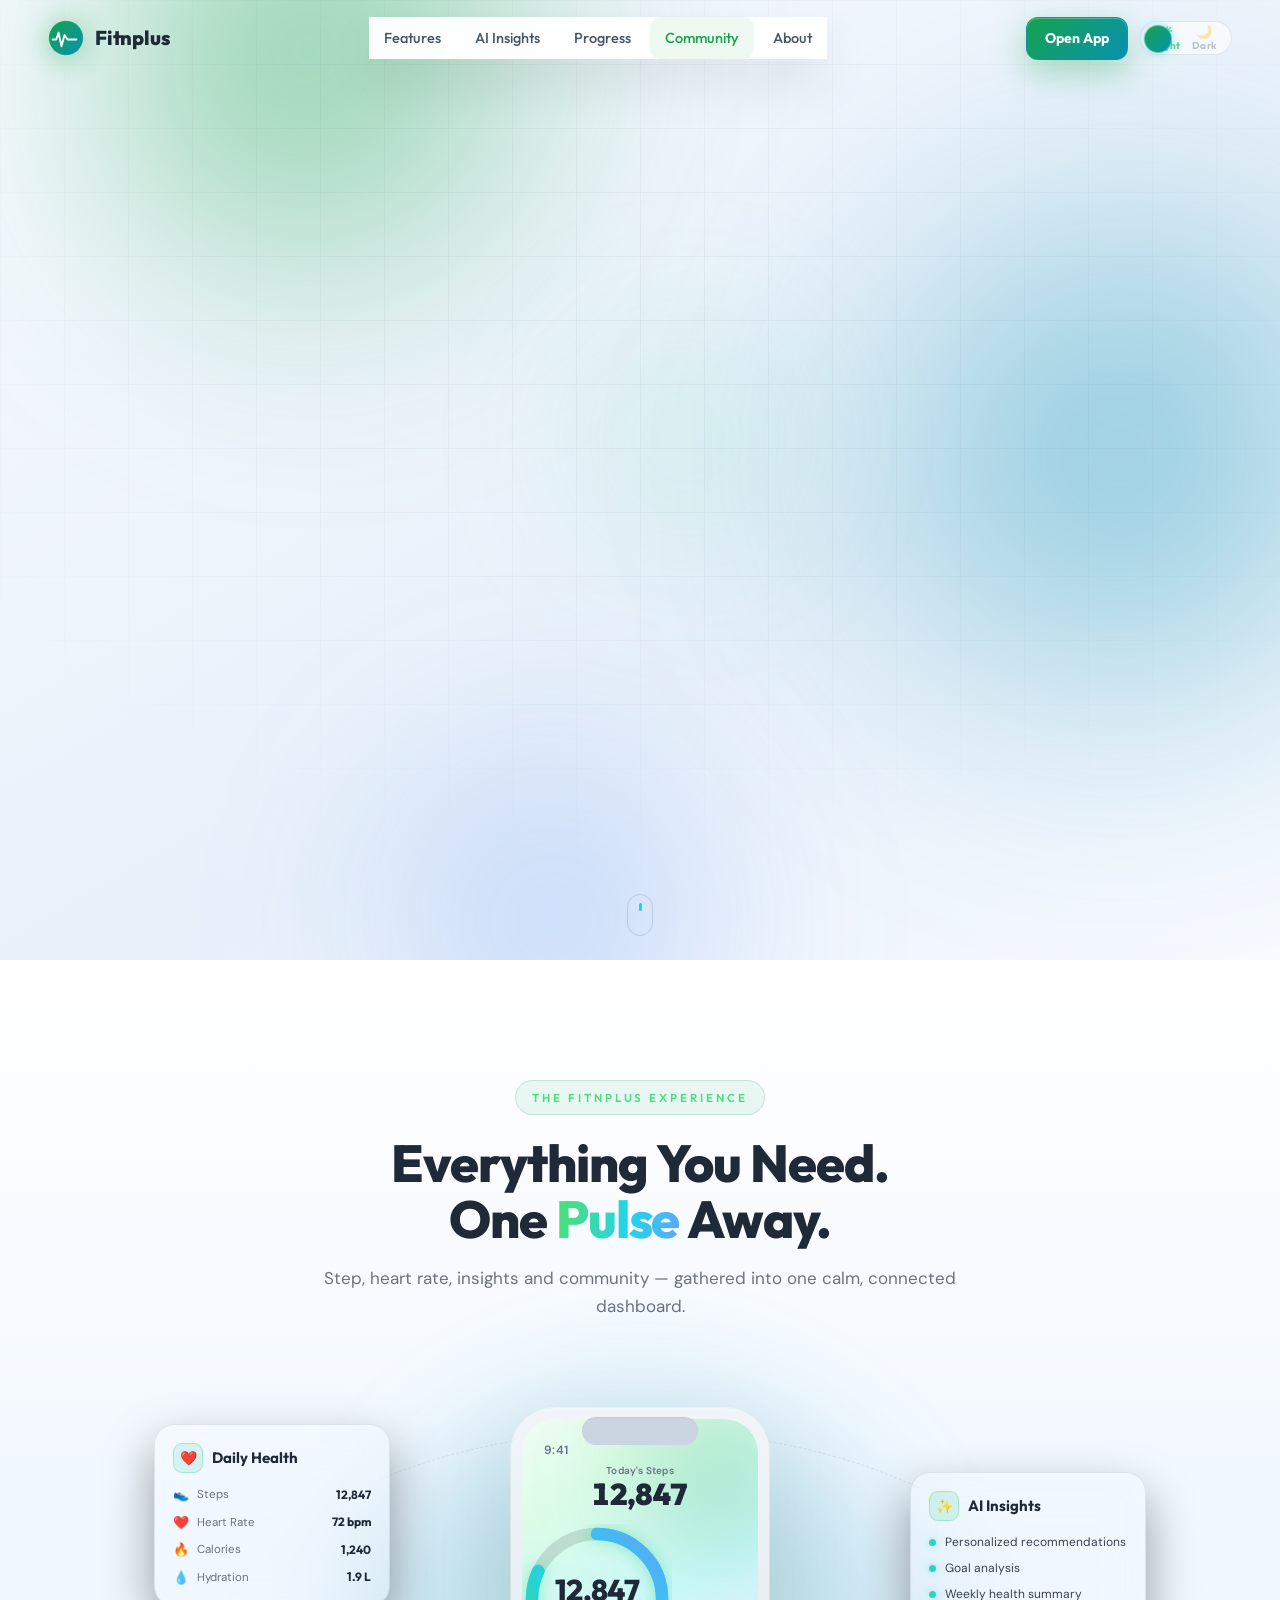
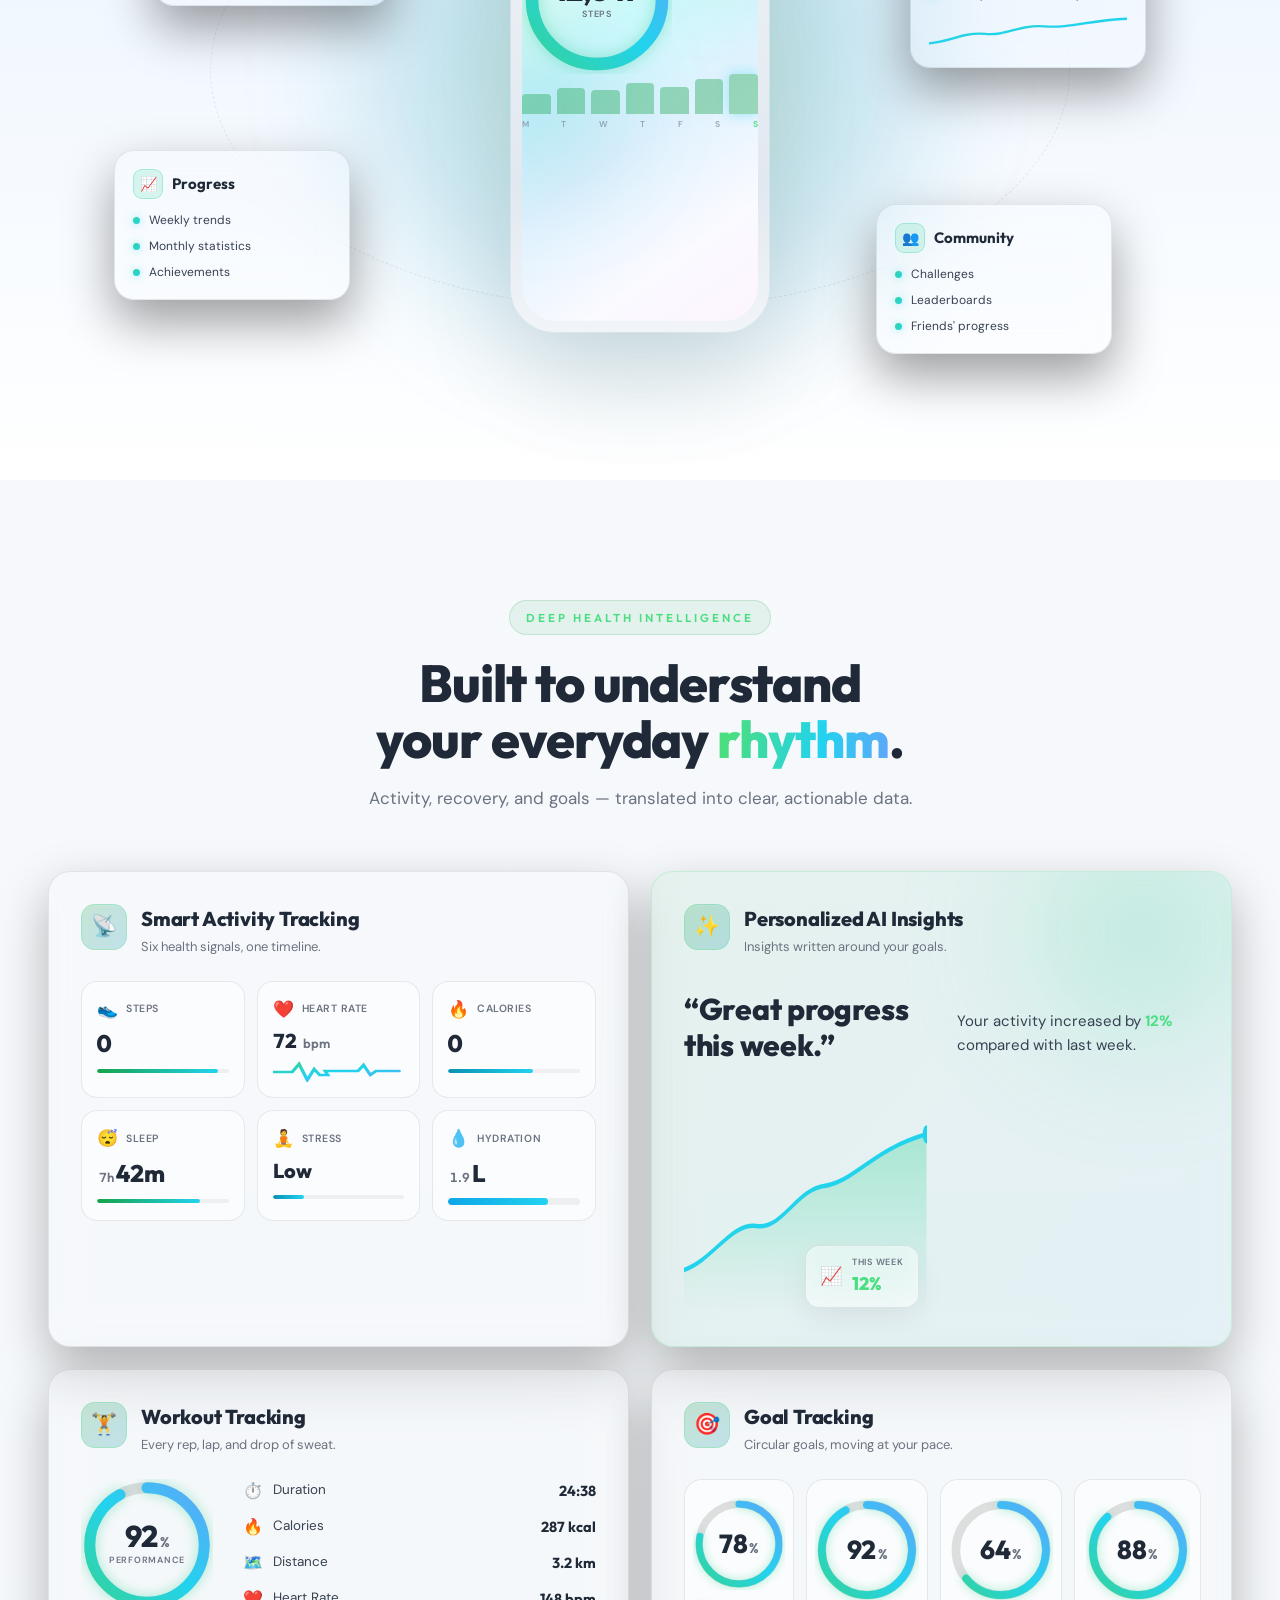
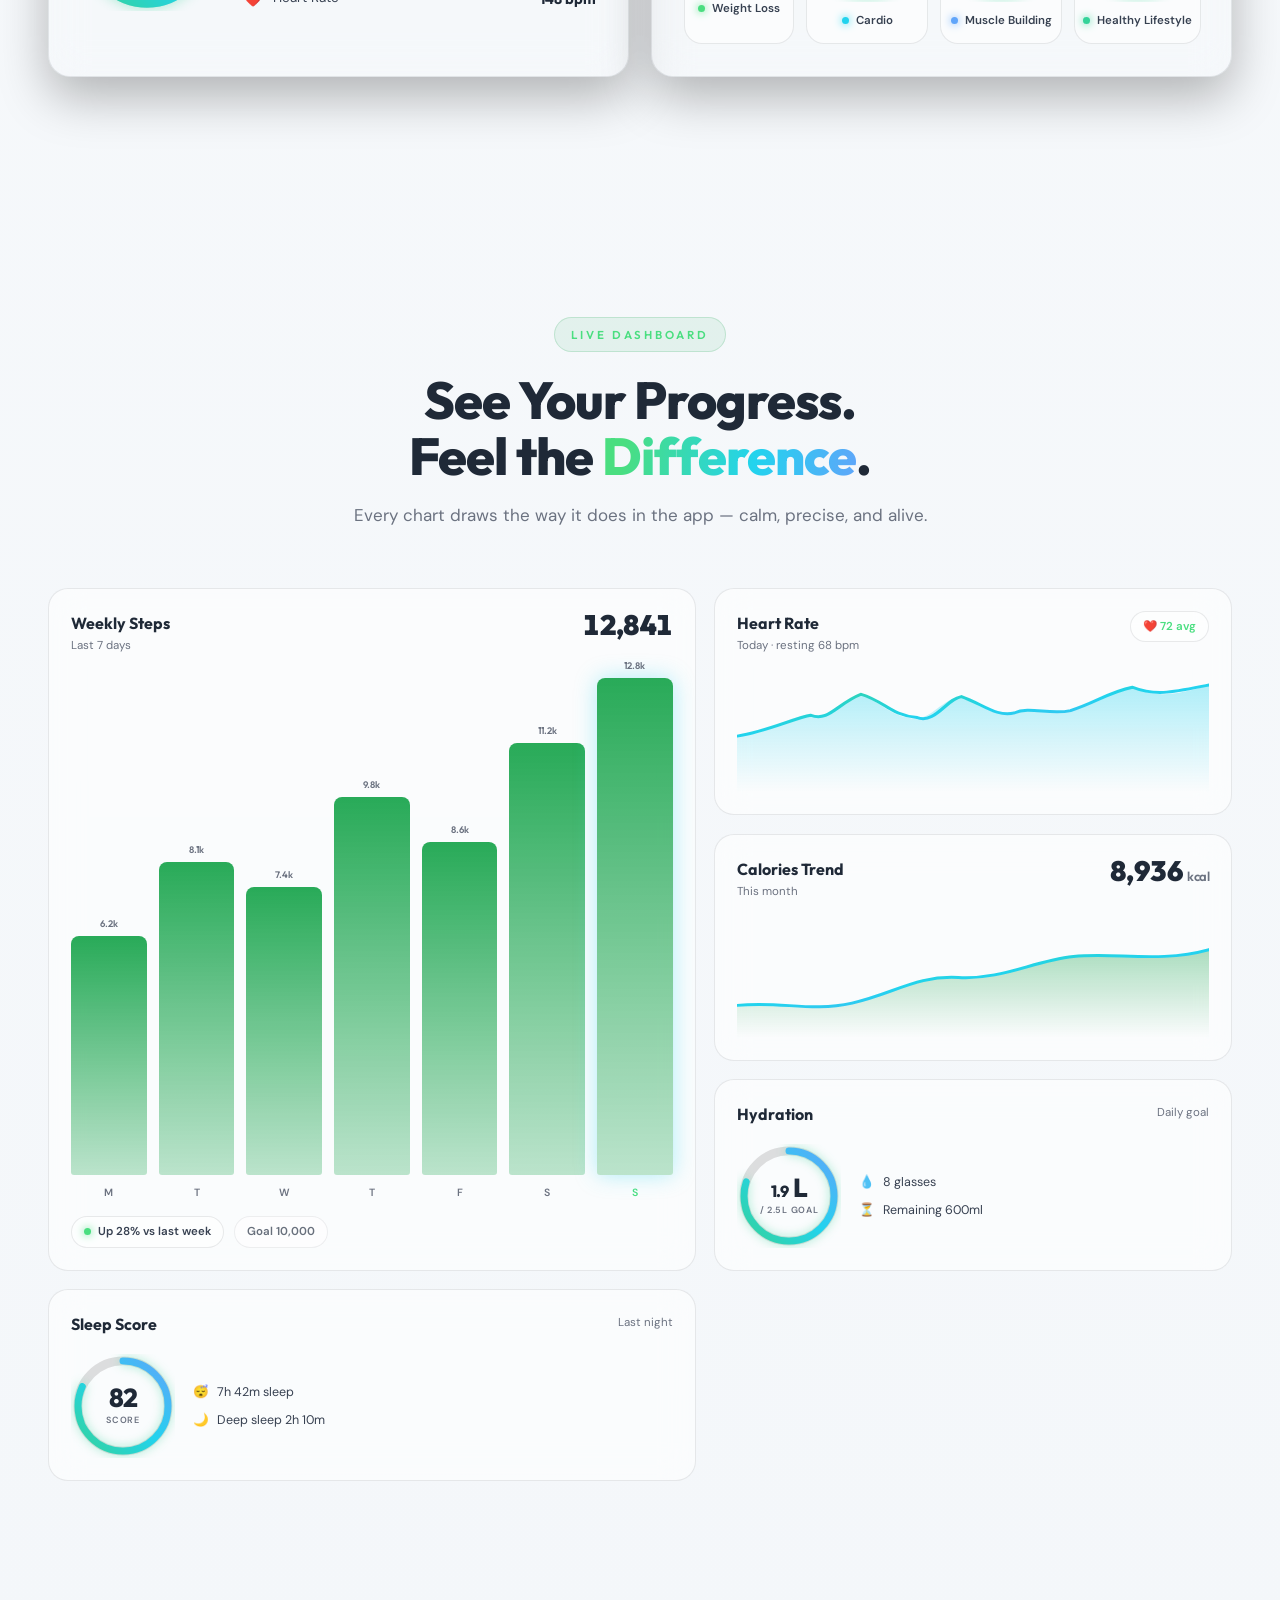
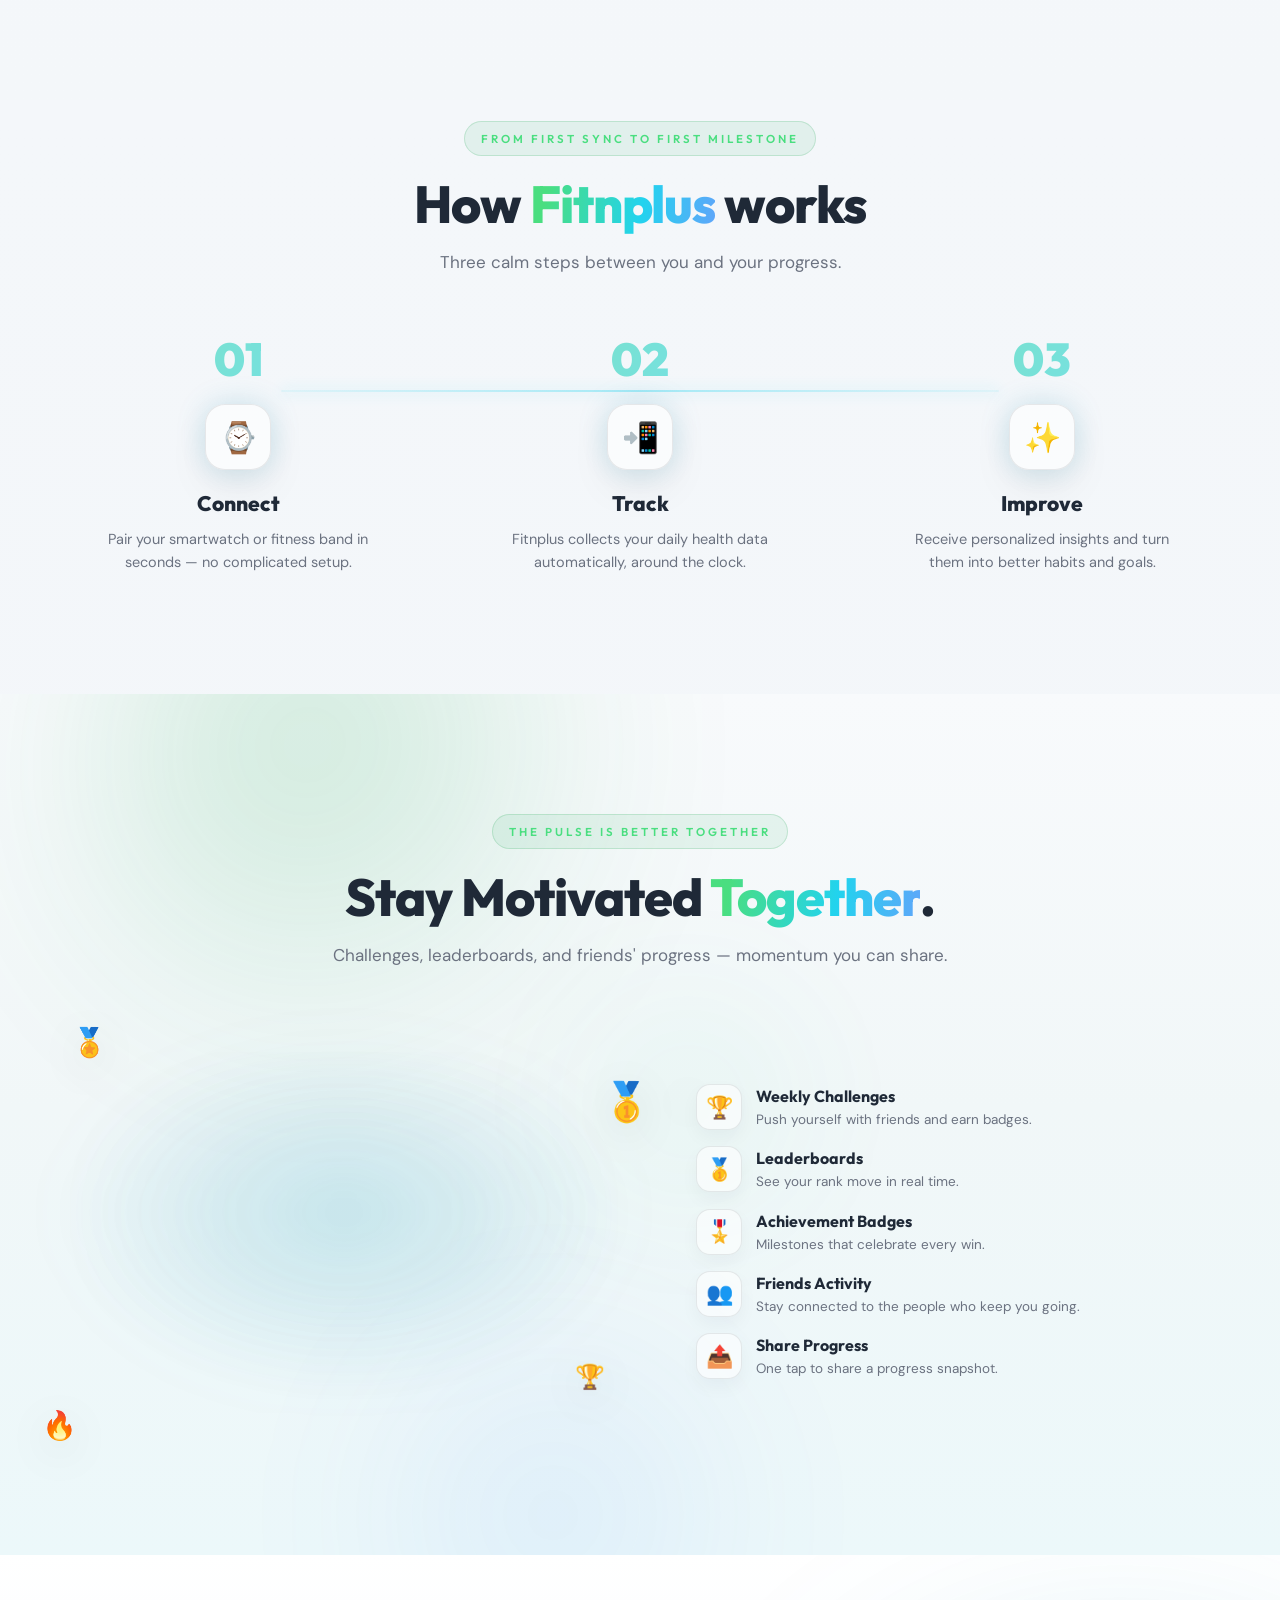
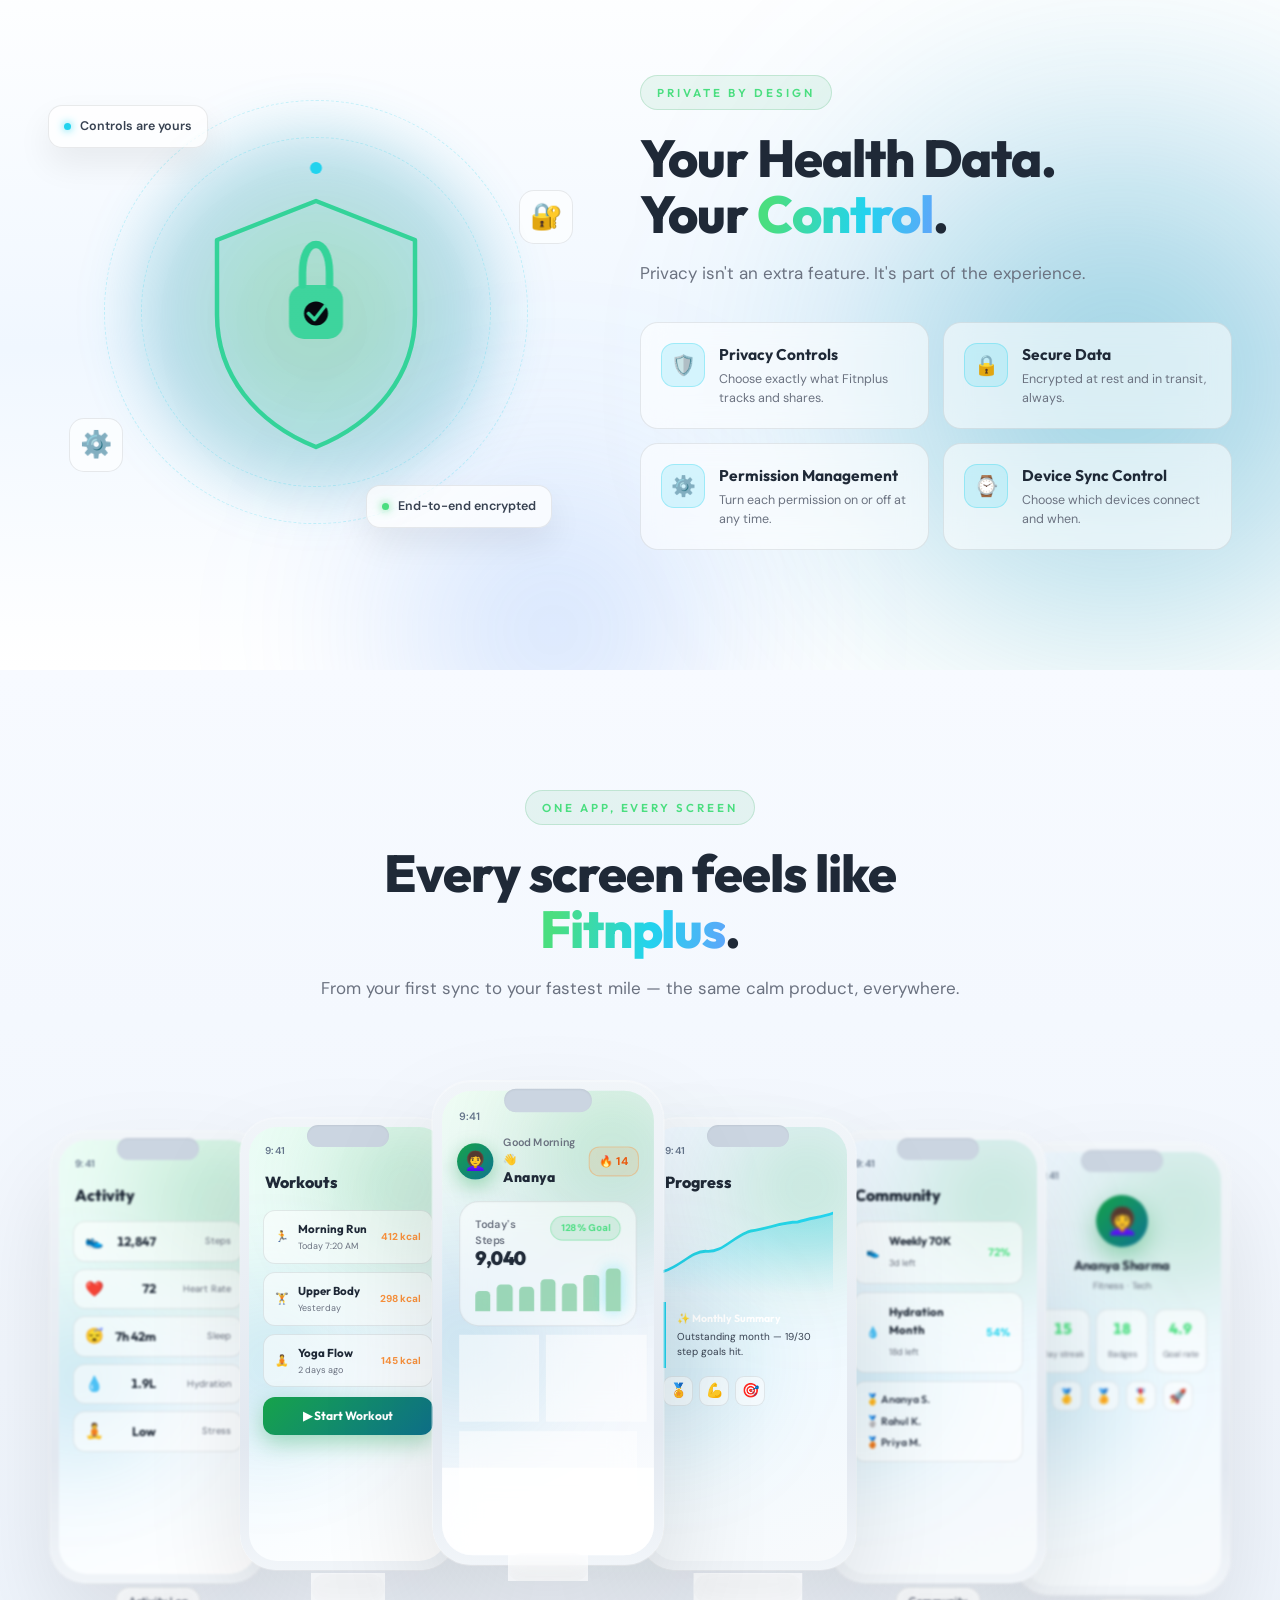
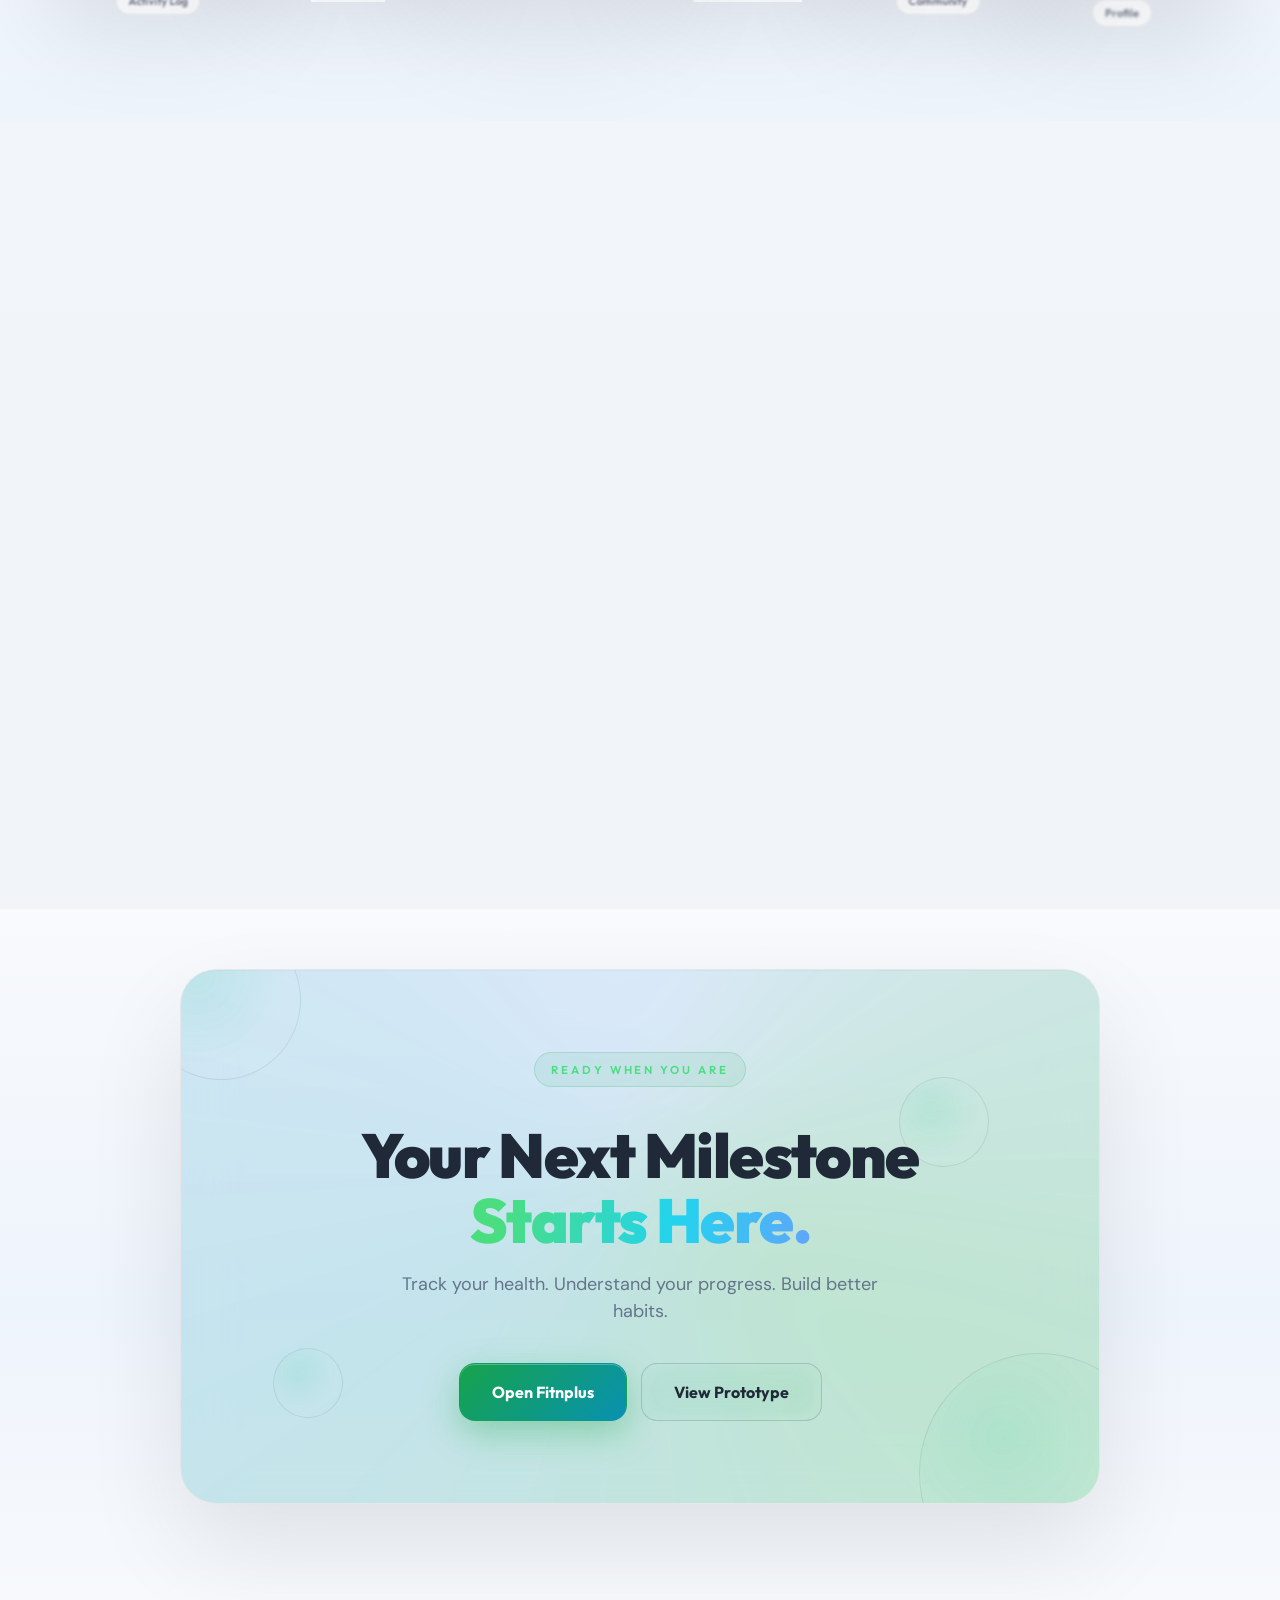
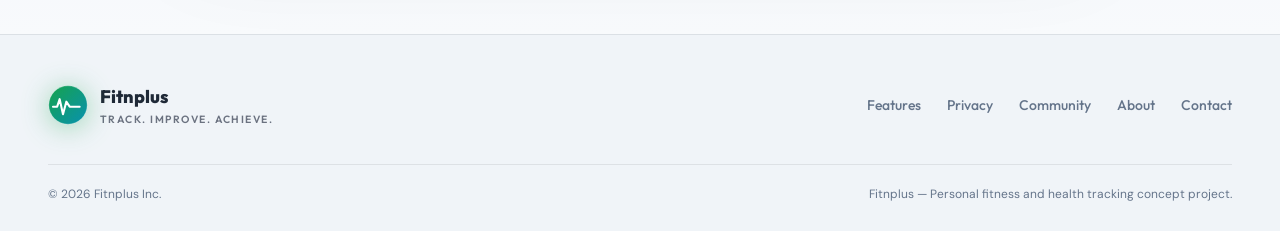
==== index.html @ b0f5e2df "Add files via upload" ====
<!doctype html>
<html lang="en">
<head>
  <meta charset="UTF-8" />
  <meta name="viewport" content="width=device-width, initial-scale=1.0" />
  <title>Fitnplus — Track. Improve. Achieve.</title>
  <meta name="description" content="Fitnplus — your personal health companion. Track your health, understand your progress, and improve with AI-powered insights." />
  <link rel="icon" href="data:image/svg+xml,%3Csvg xmlns='http://www.w3.org/2000/svg' viewBox='0 0 48 48'%3E%3Cdefs%3E%3ClinearGradient id='g' x1='0' y1='0' x2='48' y2='48' gradientUnits='userSpaceOnUse'%3E%3Cstop offset='0' stop-color='%2316A34A'/%3E%3Cstop offset='1' stop-color='%230891B2'/%3E%3C/linearGradient%3E%3C/defs%3E%3Ccircle cx='24' cy='24' r='23' fill='url(%23g)'/%3E%3Cpolyline points='6,32 11,32 14,19 18,35 22,22 26,28 32,28 38,28' fill='none' stroke='white' stroke-width='2.5' stroke-linecap='round' stroke-linejoin='round'/%3E%3C/svg%3E" />
  <link rel="preconnect" href="https://fonts.googleapis.com" />
  <link rel="preconnect" href="https://fonts.gstatic.com" crossorigin />
  <link href="https://fonts.googleapis.com/css2?family=Outfit:wght@300;400;500;600;700;800;900&family=DM+Sans:wght@400;500;600;700&display=swap" rel="stylesheet" />
  <link rel="stylesheet" href="css/styles.css" />
  <script>document.documentElement.classList.add('js');</script>
</head>
<body>

  <!-- Shared SVG defs — the exact Fitnplus brand gradients -->
  <svg width="0" height="0" style="position:absolute" aria-hidden="true" focusable="false">
    <defs>
      <linearGradient id="fpGrad" x1="0" y1="0" x2="48" y2="48" gradientUnits="userSpaceOnUse">
        <stop offset="0" stop-color="#16A34A" />
        <stop offset="1" stop-color="#0891B2" />
      </linearGradient>
      <linearGradient id="fpGradLight" x1="0" y1="0" x2="1" y2="1">
        <stop offset="0" stop-color="#34D399" />
        <stop offset="0.5" stop-color="#22D3EE" />
        <stop offset="1" stop-color="#60A5FA" />
      </linearGradient>
      <linearGradient id="fpTextGrad" x1="0" y1="0" x2="1" y2="0">
        <stop offset="0" stop-color="#4ADE80" />
        <stop offset="0.55" stop-color="#22D3EE" />
        <stop offset="1" stop-color="#60A5FA" />
      </linearGradient>
    </defs>
  </svg>

  <!-- Preloader — mirrors the app splash: logo enter, calm, brief -->
  <div class="preloader" id="preloader" aria-hidden="true">
    <div class="preloader-core">
      <div class="preloader-glow" aria-hidden="true"></div>
      <div class="preloader-mark" aria-hidden="true">
        <svg viewBox="0 0 48 48" fill="none">
          <circle cx="24" cy="24" r="23" fill="url(#fpGrad)" />
          <circle cx="24" cy="24" r="23" fill="none" stroke="rgba(255,255,255,0.4)" stroke-width="0.8" />
          <polyline points="6,26 11,26 14,17 18,35 22,20 26,26 32,26 38,26" stroke="#fff" stroke-width="2.5" fill="none" stroke-linecap="round" stroke-linejoin="round" />
        </svg>
      </div>
      <div class="preloader-name">Fitnplus</div>
      <div class="preloader-tag">Track&nbsp;·&nbsp;Improve&nbsp;·&nbsp;Achieve</div>
    </div>
  </div>

  <!-- Navigation -->
  <header class="site-nav" id="site-nav">
    <div class="container nav-inner">
      <a class="brand" href="#hero" aria-label="Fitnplus home">
        <svg class="brand-logo" viewBox="0 0 48 48" fill="none" aria-hidden="true">
          <circle cx="24" cy="24" r="23" fill="url(#fpGrad)" />
          <circle cx="24" cy="24" r="23" fill="none" stroke="rgba(255,255,255,0.35)" stroke-width="0.8" />
          <polyline points="6,26 11,26 14,17 18,35 22,20 26,26 32,26 38,26" stroke="#fff" stroke-width="2.5" fill="none" stroke-linecap="round" stroke-linejoin="round" />
        </svg>
        <span class="brand-name">Fitnplus</span>
      </a>

      <nav class="nav-links" id="nav-links" aria-label="Primary">
        <a href="#features">Features</a>
        <a href="#ai-insights">AI Insights</a>
        <a href="#data">Progress</a>
        <a href="#community">Community</a>
        <a href="#about">About</a>
      </nav>

            <div class="nav-actions">
        <a href="#cta" class="btn btn-grad btn-sm">Open App</a>
        <button type="button" class="theme-toggle" id="theme-toggle"
          aria-label="Toggle light / dark theme"
          aria-pressed="false"
          data-theme="dark">
          <span class="tt-track">
            <span class="tt-ch" data-tt-side="light"><span class="tt-i" aria-hidden="true">☀</span><span>Light</span></span>
            <span class="tt-ch" data-tt-side="dark"><span class="tt-i" aria-hidden="true">🌙</span><span>Dark</span></span>
          </span>
          <i class="tt-thumb" aria-hidden="true"></i>
        </button>
        <button class="nav-burger" id="nav-burger" aria-label="Menu" aria-expanded="false"><span></span><span></span><span></span></button>
      </div>
    </div>
  </header>

  <main>
<!-- ═══════════════ 1 · HERO ═══════════════ -->
    <section class="hero" id="hero">
      <div class="hero-bg" aria-hidden="true">
        <div class="orb orb-a"></div>
        <div class="orb orb-b"></div>
        <div class="orb orb-c"></div>
        <div class="orb orb-d"></div>
        <div class="hero-grid-lines"></div>
      </div>

      <div class="container hero-inner">
        <div class="hero-copy">
          <div class="eyebrow reveal" style="--d:60ms">Your Health. Your Data. Your Progress.</div>
          <h1 class="hero-title reveal" style="--d:120ms">
            Track. <span class="grad-text">Improve.</span><br />
            Achieve.
          </h1>
          <p class="hero-sub reveal" style="--d:200ms">
            Your personal health companion, designed to turn everyday activity into meaningful progress.
          </p>
          <div class="hero-cta reveal" style="--d:280ms">
            <a href="#cta" class="btn btn-grad btn-lg">Open Fitnplus</a>
            <a href="#features" class="btn btn-glass btn-lg">Explore Features</a>
          </div>
          <div class="hero-chips reveal" style="--d:360ms">
            <span class="chip"><span class="chip-emoji">⌚</span>Syncs with your smartwatch</span>
            <span class="chip"><span class="chip-emoji">🔐</span>Private by design</span>
            <span class="chip"><span class="chip-emoji">📊</span>128K+ weekly goals</span>
          </div>
        </div>

        <div class="hero-visual">
          <div class="hero-phone-wrap reveal" style="--d:240ms">
            <div class="phone-glow" aria-hidden="true"></div>

            <div class="phone">
              <div class="screen screen-home">
                <div class="screen-orbs" aria-hidden="true"></div>

                <div class="ph-status">
                  <span>9:41</span>
                  <span class="ph-status-icons">󾓌 󾓍 󾓎</span>
                </div>

                <div class="ph-header">
                  <div class="ph-avatar" aria-hidden="true">👩‍🦱</div>
                  <div class="ph-ident">
                    <div class="ph-hi">Good Morning 👋</div>
                    <div class="ph-name">Ananya</div>
                  </div>
                  <div class="ph-streak">🔥 14</div>
                  <div class="ph-bell">🔔<span class="ph-bell-badge">4</span></div>
                </div>

                <div class="ph-card ph-steps">
                  <div class="ph-card-top">
                    <div>
                      <div class="ph-label">Today's Steps</div>
                      <div class="ph-num ph-count" data-count="12847">0</div>
                    </div>
                    <div class="ph-tag">128% Goal</div>
                  </div>
                  <div class="ph-up">↑ 28% vs yesterday</div>
                  <div class="ph-bars" data-bars>
                    <div style="--h:48%"></div>
                    <div style="--h:63%"></div>
                    <div style="--h:58%"></div>
                    <div style="--h:76%"></div>
                    <div style="--h:67%"></div>
                    <div style="--h:87%"></div>
                    <div class="hot" style="--h:100%"></div>
                  </div>
                  <div class="ph-days"><span>M</span><span>T</span><span>W</span><span>T</span><span>F</span><span>S</span><span class="hot">S</span></div>
                </div>
<div class="ph-row">
                  <div class="ph-card ph-hr">
                    <div class="ph-card-head">
                      <span class="ph-pulse" aria-hidden="true"></span><span class="ph-label">Heart Rate</span>
                    </div>
                    <div class="ph-num ph-inline">72<span class="ph-unit">bpm</span></div>
                  </div>
                  <div class="ph-card ph-cal">
                    <div class="ph-card-head"><span class="ph-emoji">🔥</span><span class="ph-label">Calories</span></div>
                    <div class="ph-num ph-inline">1,240<span class="ph-unit">kcal</span></div>
                  </div>
                </div>

                <div class="ph-row">
                  <div class="ph-card ph-sleep">
                    <div class="ph-card-head"><span class="ph-emoji">😴</span><span class="ph-label">Sleep</span></div>
                    <div class="ph-num ph-inline">7h<span class="ph-unit">42m</span></div>
                  </div>
                  <div class="ph-card ph-hyd">
                    <div class="ph-card-head"><span class="ph-emoji">💧</span><span class="ph-label">Hydration</span></div>
                    <div class="ph-num ph-inline">1.9<span class="ph-unit">/ 2L</span></div>
                  </div>
                </div>

                <div class="ph-card ph-ai">
                  <div class="ph-ai-icon" aria-hidden="true">✨</div>
                  <div class="ph-ai-body">
                    <div class="ph-label">AI Insight</div>
                    <div class="ph-ai-text">Great progress this week</div>
                  </div>
                  <div class="ph-pill">+12%</div>
                </div>

                <div class="ph-nav">
                  <div class="ph-tab active"><span>🏠</span>Home</div>
                  <div class="ph-tab"><span>📊</span>Progress</div>
                  <div class="ph-tab"><span>👥</span>Community</div>
                  <div class="ph-tab"><span>👤</span>Profile</div>
                  <div class="ph-nav-ind" aria-hidden="true"></div>
                </div>
              </div>
            </div>

            <div class="float-chip fc-1">
              <span class="fc-dot" aria-hidden="true"></span>
              <div><div class="fc-k">Steps synced</div><div class="fc-v">12,847</div></div>
            </div>
            <div class="float-chip fc-2">
              <span class="fc-ring" style="--p:92%" aria-hidden="true"><i>92%</i></span>
              <div><div class="fc-k">Daily goal</div><div class="fc-v">Almost there</div></div>
            </div>
            <div class="float-chip fc-3">
              <span class="fc-emoji" aria-hidden="true">❤️</span>
              <div><div class="fc-k">Resting HR</div><div class="fc-v">72 bpm · improved</div></div>
            </div>
          </div>
        </div>
      </div>

      <div class="hero-scroll" aria-hidden="true"><span></span></div>
    </section>
<!-- ═══════════════ 2 · PRODUCT SHOWCASE ═══════════════ -->
    <section class="showcase section" id="product">
      <div class="container">
        <div class="section-head reveal">
          <div class="eyebrow">The Fitnplus experience</div>
          <h2 class="section-title">Everything You Need.<br />One <span class="grad-text">Pulse</span> Away.</h2>
          <p class="section-sub">Step, heart rate, insights and community — gathered into one calm, connected dashboard.</p>
        </div>

        <div class="showcase-stage">
          <div class="showcase-glow" aria-hidden="true"></div>
          <div class="showcase-halo" aria-hidden="true"></div>

          <div class="showcase-card sc-daily reveal" style="--d:60ms">
            <div class="sc-head"><span class="sc-ic" aria-hidden="true">❤️</span>Daily Health</div>
            <div class="sc-rows">
              <div class="sc-row"><span class="sc-e">👟</span><span class="sc-k">Steps</span><b>12,847</b></div>
              <div class="sc-row"><span class="sc-e">❤️</span><span class="sc-k">Heart Rate</span><b>72 bpm</b></div>
              <div class="sc-row"><span class="sc-e">🔥</span><span class="sc-k">Calories</span><b>1,240</b></div>
              <div class="sc-row"><span class="sc-e">💧</span><span class="sc-k">Hydration</span><b>1.9 L</b></div>
            </div>
          </div>

          <div class="showcase-card sc-ai reveal" style="--d:140ms">
            <div class="sc-head"><span class="sc-ic" aria-hidden="true">✨</span>AI Insights</div>
            <ul class="sc-check">
              <li>Personalized recommendations</li>
              <li>Goal analysis</li>
              <li>Weekly health summary</li>
            </ul>
            <div class="sc-mini-spark" aria-hidden="true">
              <svg viewBox="0 0 120 36" preserveAspectRatio="none">
                <path pathLength="1" class="line-draw" d="M0 30 C14 28 20 18 34 20 C48 22 54 10 70 12 C86 14 96 6 120 4" />
              </svg>
            </div>
          </div>

          <div class="showcase-card sc-progress reveal" style="--d:220ms">
            <div class="sc-head"><span class="sc-ic" aria-hidden="true">📈</span>Progress</div>
            <ul class="sc-check">
              <li>Weekly trends</li>
              <li>Monthly statistics</li>
              <li>Achievements</li>
            </ul>
          </div>

          <div class="showcase-card sc-community reveal" style="--d:300ms">
            <div class="sc-head"><span class="sc-ic" aria-hidden="true">👥</span>Community</div>
            <ul class="sc-check">
              <li>Challenges</li>
              <li>Leaderboards</li>
              <li>Friends' progress</li>
            </ul>
          </div>

          <div class="showcase-phone reveal" style="--d:180ms">
            <div class="phone phone-sm">
              <div class="screen screen-sm">
                <div class="screen-orbs" aria-hidden="true"></div>
                <div class="ph-status"><span>9:41</span></div>
                <div class="sm-hello">
                  <div class="ph-label">Today's Steps</div>
                  <div class="ph-num">12,847</div>
                </div>
                <div class="ring ring-lg" data-ring data-ring-label="steps">
                  <svg viewBox="0 0 120 120">
                    <circle class="ring-track" cx="60" cy="60" r="52"></circle>
                    <circle class="ring-fill" cx="60" cy="60" r="52" data-pct="0.82"></circle>
                  </svg>
                  <div class="ring-center">
                    <span class="ring-num ph-count" data-count="12847">0</span>
                    <span class="ring-lbl">steps</span>
                  </div>
                </div>
                <div class="ph-bars" data-bars>
                  <div style="--h:48%"></div>
                  <div style="--h:63%"></div>
                  <div style="--h:58%"></div>
                  <div style="--h:76%"></div>
                  <div style="--h:67%"></div>
                  <div style="--h:87%"></div>
                  <div class="hot" style="--h:100%"></div>
                </div>
                <div class="ph-days"><span>M</span><span>T</span><span>W</span><span>T</span><span>F</span><span>S</span><span class="hot">S</span></div>
              </div>
            </div>
          </div>
        </div>
      </div>
    </section>
<!-- ═══════════════ 3 · FEATURES ═══════════════ -->
    <section class="features section" id="features">
      <div class="container">
        <div class="section-head reveal">
          <div class="eyebrow">Deep health intelligence</div>
          <h2 class="section-title">Built to understand<br />your everyday <span class="grad-text">rhythm</span>.</h2>
          <p class="section-sub">Activity, recovery, and goals — translated into clear, actionable data.</p>
        </div>

        <div class="feat-grid">

          <article class="feat-card feat-smart reveal" style="--d:60ms">
            <div class="feat-head">
              <span class="feat-ic" aria-hidden="true">📡</span>
              <div><h3>Smart Activity Tracking</h3><p>Six health signals, one timeline.</p></div>
            </div>
            <div class="metric-grid">
              <div class="metric-tile">
                <div class="metric-top"><span class="mt-e">👟</span><span class="mt-l">Steps</span></div>
                <div class="mt-v ph-count" data-count="12847">0</div>
                <div class="mt-track"><i style="--w:92%"></i></div>
              </div>
              <div class="metric-tile">
                <div class="metric-top"><span class="mt-e">❤️</span><span class="mt-l">Heart Rate</span></div>
                <div class="mt-v mt-v-num">72 <small>bpm</small></div>
                <svg class="mt-pulse" viewBox="0 0 96 22" preserveAspectRatio="none" aria-hidden="true">
                  <path pathLength="1" class="line-draw" d="M0 12 H14 l5 -8 l6 16 l5 -11 l4 6 H40 l-2 -4 h12 l12 0 l4 -6 l5 10 l4 -4 h17" />
                </svg>
              </div>
              <div class="metric-tile">
                <div class="metric-top"><span class="mt-e">🔥</span><span class="mt-l">Calories</span></div>
                <div class="mt-v ph-count" data-count="1240">0</div>
                <div class="mt-track mt-track-cyan"><i style="--w:64%"></i></div>
              </div>
              <div class="metric-tile">
                <div class="metric-top"><span class="mt-e">😴</span><span class="mt-l">Sleep</span></div>
                <div class="mt-v"><small class="mt-suffix">7h</small>42m</div>
                <div class="mt-track"><i style="--w:78%"></i></div>
              </div>
              <div class="metric-tile">
                <div class="metric-top"><span class="mt-e">🧘</span><span class="mt-l">Stress</span></div>
                <div class="mt-v mt-v-num">Low</div>
                <div class="mt-track mt-track-cyan"><i style="--w:24%"></i></div>
              </div>
              <div class="metric-tile">
                <div class="metric-top"><span class="mt-e">💧</span><span class="mt-l">Hydration</span></div>
                <div class="mt-v"><small class="mt-suffix">1.9</small>L</div>
                <div class="mt-hyd" aria-hidden="true"><i style="--w:76%"></i></div>
              </div>
            </div>
          </article>

          <article class="feat-card feat-ai reveal" id="ai-insights" style="--d:130ms">
            <div class="feat-ai-orb" aria-hidden="true"></div>
            <div class="feat-head">
              <span class="feat-ic" aria-hidden="true">✨</span>
              <div><h3>Personalized AI Insights</h3><p>Insights written around your goals.</p></div>
            </div>
            <div class="ai-quote">“Great progress this week.”</div>
            <p class="ai-sub">Your activity increased by <b>12%</b> compared with last week.</p>
            <div class="ai-chart" aria-hidden="true">
              <svg viewBox="0 0 320 120" preserveAspectRatio="none">
                <defs>
                  <linearGradient id="aiFill" x1="0" y1="0" x2="0" y2="1">
                    <stop offset="0" stop-color="#34D399" stop-opacity="0.35" />
                    <stop offset="1" stop-color="#34D399" stop-opacity="0" />
                  </linearGradient>
                </defs>
                <path class="area-fill" d="M0 96 C40 90 62 70 96 72 C130 74 148 52 186 50 C224 48 250 30 320 22 V120 H0 Z" fill="url(#aiFill)" />
                <path pathLength="1" class="line-draw" d="M0 96 C40 90 62 70 96 72 C130 74 148 52 186 50 C224 48 250 30 320 22" />
                <circle class="dot-end" cx="320" cy="22" r="5" />
              </svg>
              <div class="ai-badge">
                <span class="ai-badge-icon" aria-hidden="true">📈</span>
                <div><div class="ai-badge-k">This week</div><div class="ai-badge-v ph-count" data-count="12">0%</div></div>
              </div>
            </div>
          </article>
<article class="feat-card feat-workout reveal" style="--d:200ms">
            <div class="feat-head">
              <span class="feat-ic" aria-hidden="true">🏋️</span>
              <div><h3>Workout Tracking</h3><p>Every rep, lap, and drop of sweat.</p></div>
            </div>
            <div class="workout-body">
              <div class="ring ring-md" data-ring>
                <svg viewBox="0 0 120 120">
                  <circle class="ring-track" cx="60" cy="60" r="52"></circle>
                  <circle class="ring-fill ring-fill-blue" cx="60" cy="60" r="52" data-pct="0.92"></circle>
                </svg>
                <div class="ring-center">
                  <span class="ring-num ph-count" data-count="92">0<span class="ring-unit">%</span></span>
                  <span class="ring-lbl">Performance</span>
                </div>
              </div>
              <ul class="workout-stats">
                <li><span class="ws-e">⏱️</span><span>Duration</span><b>24:38</b></li>
                <li><span class="ws-e">🔥</span><span>Calories</span><b>287 kcal</b></li>
                <li><span class="ws-e">🗺️</span><span>Distance</span><b>3.2 km</b></li>
                <li><span class="ws-e">❤️</span><span>Heart Rate</span><b>148 bpm</b></li>
              </ul>
            </div>
          </article>

          <article class="feat-card feat-goals reveal" style="--d:260ms">
            <div class="feat-head">
              <span class="feat-ic" aria-hidden="true">🎯</span>
              <div><h3>Goal Tracking</h3><p>Circular goals, moving at your pace.</p></div>
            </div>
            <div class="goals-grid">
              <div class="goal-tile">
                <div class="ring ring-xs" data-ring>
                  <svg viewBox="0 0 120 120">
                    <circle class="ring-track" cx="60" cy="60" r="52"></circle>
                    <circle class="ring-fill" cx="60" cy="60" r="52" data-pct="0.78"></circle>
                  </svg>
                  <div class="ring-center"><span class="ring-num" data-count="78">0<span class="ring-unit">%</span></span></div>
                </div>
                <div class="goal-lbl"><span class="goal-dot gd-green"></span><span>Weight Loss</span></div>
              </div>
              <div class="goal-tile">
                <div class="ring ring-sm" data-ring>
                  <svg viewBox="0 0 120 120">
                    <circle class="ring-track" cx="60" cy="60" r="52"></circle>
                    <circle class="ring-fill ring-fill-blue" cx="60" cy="60" r="52" data-pct="0.92"></circle>
                  </svg>
                  <div class="ring-center"><span class="ring-num" data-count="92">0<span class="ring-unit">%</span></span></div>
                </div>
                <div class="goal-lbl"><i class="goal-dot g-c"></i><span>Cardio</span></div>
              </div>
              <div class="goal-tile">
                <div class="ring ring-sm" data-ring>
                  <svg viewBox="0 0 120 120">
                    <circle class="ring-track" cx="60" cy="60" r="52"></circle>
                    <circle class="ring-fill" cx="60" cy="60" r="52" data-pct="0.64"></circle>
                  </svg>
                  <div class="ring-center"><span class="ring-num" data-count="64">0<span class="ring-unit">%</span></span></div>
                </div>
                <div class="goal-lbl"><i class="goal-dot g-m"></i><span>Muscle Building</span></div>
              </div>
              <div class="goal-tile">
                <div class="ring ring-sm" data-ring>
                  <svg viewBox="0 0 120 120">
                    <circle class="ring-track" cx="60" cy="60" r="52"></circle>
                    <circle class="ring-fill ring-fill-blue" cx="60" cy="60" r="52" data-pct="0.88"></circle>
                  </svg>
                  <div class="ring-center"><span class="ring-num" data-count="88">0<span class="ring-unit">%</span></span></div>
                </div>
                <div class="goal-lbl"><i class="goal-dot g-h"></i><span>Healthy Lifestyle</span></div>
              </div>
            </div>
          </article>

        </div>
      </div>
    </section>
<!-- ═══════════════ 4 · DATA VISUALIZATION ═══════════════ -->
    <section class="data section" id="data">
      <div class="container">
        <div class="section-head reveal">
          <div class="eyebrow">Live dashboard</div>
          <h2 class="section-title">See Your Progress.<br />Feel the <span class="grad-text">Difference</span>.</h2>
          <p class="section-sub">Every chart draws the way it does in the app — calm, precise, and alive.</p>
        </div>

        <div class="data-grid">
          <div class="data-card dc-bars reveal" style="--d:80ms">
            <div class="dc-head">
              <div><span class="dc-t">Weekly Steps</span><span class="dc-s">Last 7 days</span></div>
              <div class="dc-total ph-count" data-count="12847">0</div>
            </div>
            <div class="dc-bars-chart" data-bars>
              <div class="dc-bar" style="--h:48%"><i>6.2k</i></div>
              <div class="dc-bar" style="--h:63%"><i>8.1k</i></div>
              <div class="dc-bar" style="--h:58%"><i>7.4k</i></div>
              <div class="dc-bar" style="--h:76%"><i>9.8k</i></div>
              <div class="dc-bar" style="--h:67%"><i>8.6k</i></div>
              <div class="dc-bar" style="--h:87%"><i>11.2k</i></div>
              <div class="dc-bar hot" style="--h:100%"><i>12.8k</i></div>
            </div>
            <div class="dc-days"><span>M</span><span>T</span><span>W</span><span>T</span><span>F</span><span>S</span><span class="hot">S</span></div>
            <div class="dc-foot">
              <span class="dc-chip"><i class="dc-dot dc-dot-green"></i>Up 28% vs last week</span>
              <span class="dc-chip ghost">Goal 10,000</span>
            </div>
          </div>

          <div class="data-card dc-hr reveal" style="--d:140ms">
            <div class="dc-head">
              <div><span class="dc-t">Heart Rate</span><span class="dc-s">Today · resting 68 bpm</span></div>
              <span class="dc-chip dc-chip-green">❤️ 72 avg</span>
            </div>
            <div class="dc-chart" aria-hidden="true">
              <svg viewBox="0 0 320 110" preserveAspectRatio="none">
                <defs>
                  <linearGradient id="hrFill" x1="0" y1="0" x2="0" y2="1">
                    <stop offset="0" stop-color="#22D3EE" stop-opacity="0.35" />
                    <stop offset="1" stop-color="#22D3EE" stop-opacity="0" />
                  </linearGradient>
                </defs>
                <path class="area-fill" d="M0 62 C24 58 32 46 48 44 C62 50 68 34 84 26 C96 32 104 44 116 46 C130 52 138 30 152 28 C166 34 176 46 188 42 C202 36 214 44 226 40 C242 34 252 24 268 20 C284 30 300 26 320 18 V110 H0 Z" fill="url(#hrFill)" />
                <path pathLength="1" class="line-draw" d="M0 62 C20 58 40 46 50 44 C62 50 68 34 84 26 C100 32 104 44 122 46 C134 52 142 30 152 28 C166 34 176 46 188 42 C198 36 212 44 226 40 C242 34 252 24 268 20 C284 28 296 24 320 18" />
              </svg>
            </div>
          </div>

          <div class="data-card dc-cal reveal" style="--d:200ms">
            <div class="dc-head">
              <div><span class="dc-t">Calories Trend</span><span class="dc-s">This month</span></div>
              <div class="dc-total"><span class="ph-count" data-count="8940">0</span> <small>kcal</small></div>
            </div>
            <div class="dc-chart" aria-hidden="true">
              <svg viewBox="0 0 320 110" preserveAspectRatio="none">
                <defs>
                  <linearGradient id="calFill" x1="0" y1="0" x2="0" y2="1">
                    <stop offset="0" stop-color="#16A34A" stop-opacity="0.35" />
                    <stop offset="1" stop-color="#16A34A" stop-opacity="0" />
                  </linearGradient>
                </defs>
                <path class="area-fill" d="M0 82 C30 78 50 88 78 80 C106 72 122 56 150 58 C180 60 200 44 228 40 C256 36 286 46 320 34 L320 110 L0 110 Z" fill="url(#calFill)" />
                <path pathLength="1" class="line-draw" d="M0 82 C30 78 50 88 78 80 C106 72 122 56 150 58 C180 60 200 44 228 40 C256 36 286 46 320 34" />
              </svg>
            </div>
          </div>

          <div class="data-card dc-hyd reveal" style="--d:260ms">
            <div class="dc-head"><span class="dc-t">Hydration</span><span class="dc-s">Daily goal</span></div>
            <div class="dc-ring-row">
              <div class="ring ring-sm" data-ring>
                <svg viewBox="0 0 120 120">
                  <circle class="ring-track" cx="60" cy="60" r="52"></circle>
                  <circle class="ring-fill ring-fill-blue" cx="60" cy="60" r="52" data-pct="0.80"></circle>
                </svg>
                <div class="ring-center"><span class="ring-num"><small class="ring-small">1.9</small> L</span><span class="ring-lbl">/ 2.5L goal</span></div>
              </div>
              <ul class="dc-list">
                <li><span>💧</span>8 glasses</li>
                <li><span>⏳</span>Remaining 600ml</li>
              </ul>
            </div>
          </div>

          <div class="data-card dc-sleep reveal" style="--d:320ms">
            <div class="dc-head"><span class="dc-t">Sleep Score</span><span class="dc-s">Last night</span></div>
            <div class="dc-ring-row">
              <div class="ring ring-sm" data-ring>
                <svg viewBox="0 0 120 120">
                  <circle class="ring-track" cx="60" cy="60" r="52"></circle>
                  <circle class="ring-fill" cx="60" cy="60" r="52" data-pct="0.82"></circle>
                </svg>
                <div class="ring-center"><span class="ring-num ph-count" data-count="82">0</span><span class="ring-lbl">Score</span></div>
              </div>
              <ul class="dc-list">
                <li><span>😴</span>7h 42m sleep</li>
                <li><span>🌙</span>Deep sleep 2h 10m</li>
              </ul>
            </div>
          </div>

        </div>
      </div>
    </section>
<!-- ═══════════════ 5 · HOW IT WORKS ═══════════════ -->
    <section class="how section" id="how">
      <div class="container">
        <div class="section-head reveal">
          <div class="eyebrow">From first sync to first milestone</div>
          <h2 class="section-title">How <span class="grad-text">Fitnplus</span> works</h2>
          <p class="section-sub">Three calm steps between you and your progress.</p>
        </div>

        <div class="how-flow">
          <div class="how-line" aria-hidden="true"></div>
          <div class="how-step reveal" style="--d:60ms">
            <div class="how-num">01</div>
            <div class="how-ic" aria-hidden="true">⌚</div>
            <h3>Connect</h3>
            <p>Pair your smartwatch or fitness band in seconds — no complicated setup.</p>
          </div>
          <div class="how-step reveal" style="--d:140ms">
            <div class="how-num">02</div>
            <div class="how-ic" aria-hidden="true">📲</div>
            <h3>Track</h3>
            <p>Fitnplus collects your daily health data automatically, around the clock.</p>
          </div>
          <div class="how-step reveal" style="--d:220ms">
            <div class="how-num">03</div>
            <div class="how-ic" aria-hidden="true">✨</div>
            <h3>Improve</h3>
            <p>Receive personalized insights and turn them into better habits and goals.</p>
          </div>
        </div>
      </div>
    </section>

    <!-- ═══════════════ 6 · COMMUNITY ═══════════════ -->
    <section class="community section" id="community">
      <div class="community-bg" aria-hidden="true">
        <div class="orb orb-a"></div>
        <div class="orb orb-c"></div>
        <div class="orb orb-d"></div>
      </div>

      <div class="container">
        <div class="section-head reveal">
          <div class="eyebrow">The pulse is better together</div>
          <h2 class="section-title">Stay Motivated <span class="grad-text">Together</span>.</h2>
          <p class="section-sub">Challenges, leaderboards, and friends' progress — momentum you can share.</p>
        </div>

        <div class="community-layout">
          <div class="comm-panel-wrap reveal" style="--d:120ms">
            <div class="comm-glow" aria-hidden="true"></div>
            <div class="badge-float bf-1" aria-hidden="true">🏅</div>
            <div class="badge-float bf-2" aria-hidden="true">🥇</div>
            <div class="badge-float bf-3" aria-hidden="true">🔥</div>
            <div class="badge-float bf-4" aria-hidden="true">🏆</div>

            <div class="lb-panel">
              <div class="lb-head">
                <div class="lb-title">🏆 Leaderboard</div>
                <span class="lb-tag">This Week</span>
              </div>
              <div class="lb-rows">
                <div class="lb-row">
                  <span class="lb-rank">🥇</span>
                  <span class="lb-avatar" aria-hidden="true">👩‍🦱</span>
                  <div class="lb-info"><span class="lb-name">Ananya S.</span><span class="lb-sub">🔥 21-day streak</span></div>
                  <b class="lb-score">86,420</b>
                </div>
                <div class="lb-row">
                  <span class="lb-rank">🥈</span>
                  <span class="lb-avatar" aria-hidden="true">🧑‍🦰</span>
                  <div class="lb-info"><span class="lb-name">Rahul K.</span><span class="lb-sub">🚀 +1,200 today</span></div>
                  <b class="lb-score">79,100</b>
                </div>
                <div class="lb-row">
                  <span class="lb-rank">🥉</span>
                  <span class="lb-avatar" aria-hidden="true">👩‍🦳</span>
                  <div class="lb-info"><span class="lb-name">Priya M.</span><span class="lb-sub">🏃 42 km this week</span></div>
                  <b class="lb-score">71,850</b>
                </div>
                <div class="lb-row lb-you">
                  <span class="lb-rank">4</span>
                  <span class="lb-avatar lb-avatar-you" aria-hidden="true">🙂</span>
                  <div class="lb-info"><span class="lb-name">You</span><span class="lb-sub">5th place → 4th 🎉</span></div>
                  <span class="lb-score">65,947</span>
                </div>
              </div>
              <div class="lb-foot">
                <span class="lb-foot-bar" aria-hidden="true"><i></i></span>
                <span>63 steps to reach <b>#3</b></span>
              </div>
            </div>
          </div>

          <div class="community-copy reveal" style="--d:200ms">
            <ul class="comm-list">
              <li><span class="comm-ic" aria-hidden="true">🏆</span><div><b>Weekly Challenges</b><p>Push yourself with friends and earn badges.</p></div></li>
              <li><span class="comm-ic" aria-hidden="true">🥇</span><div><b>Leaderboards</b><p>See your rank move in real time.</p></div></li>
              <li><span class="comm-ic" aria-hidden="true">🎖️</span><div><b>Achievement Badges</b><p>Milestones that celebrate every win.</p></div></li>
              <li><span class="comm-ic" aria-hidden="true">👥</span><div><b>Friends Activity</b><p>Stay connected to the people who keep you going.</p></div></li>
              <li><span class="comm-ic" aria-hidden="true">📤</span><div><b>Share Progress</b><p>One tap to share a progress snapshot.</p></div></li>
            </ul>
          </div>
        </div>
      </div>
    </section>
<!-- ═══════════════ 7 · PRIVACY ═══════════════ -->
    <section class="privacy section" id="privacy">
      <div class="privacy-bg" aria-hidden="true">
        <div class="orb orb-b"></div>
        <div class="orb orb-c"></div>
      </div>
      <div class="container">
        <div class="privacy-grid">
          <div class="privacy-visual reveal" style="--d:80ms">
            <div class="privacy-glow" aria-hidden="true"></div>
            <div class="orbit-ring orbit-r1" aria-hidden="true"></div>
            <div class="orbit-ring orbit-r2" aria-hidden="true"></div>
            <svg class="shield-svg" viewBox="0 0 200 200" fill="none" aria-hidden="true">
              <defs>
                <linearGradient id="shieldGrad" x1="0" y1="0" x2="200" y2="200">
                  <stop offset="0" stop-color="#34D399" />
                  <stop offset="1" stop-color="#22D3EE" />
                </linearGradient>
              </defs>
              <path class="shield-body" d="M100 26 L166 52 V102 C166 142 140 174 100 190 C60 174 34 142 34 102 V52 Z"
                    fill="rgba(52,211,153,0.06)" stroke="url(#shieldGrad)" stroke-width="3"
                    stroke-linejoin="round" />
              <rect x="82" y="82" width="36" height="36" rx="10" fill="url(#shieldGrad)" opacity="0.92" />
              <path d="M91 82 V74 C91 62 95 55 100 55 C105 55 109 62 109 74 V82" stroke="url(#shieldGrad)" stroke-width="5" fill="none" stroke-linecap="round" />
              <circle class="shield-check" cx="100" cy="101" r="8" fill="#06080F" />
              <path d="M95 101 L99 105 L106 96" stroke="#34D399" stroke-width="2.4" stroke-linecap="round" stroke-linejoin="round" fill="none" />
              <circle class="orbit-dot" cx="100" cy="4" r="4" fill="#22D3EE" />
            </svg>
            <div class="priv-float pf-1" aria-hidden="true">🔐</div>
            <div class="priv-float pf-2" aria-hidden="true">⚙️</div>
            <div class="priv-chip pchip-1"><i class="dc-dot dc-dot-green"></i>End-to-end encrypted</div>
            <div class="priv-chip pchip-2"><i class="dc-dot dc-dot-blue"></i>Controls are yours</div>
          </div>

          <div class="privacy-body">
            <div class="section-head section-head-left reveal">
              <div class="eyebrow">Private by design</div>
              <h2 class="section-title">Your Health Data.<br />Your <span class="grad-text">Control</span>.</h2>
              <p class="section-sub">Privacy isn't an extra feature. It's part of the experience.</p>
            </div>

            <div class="privacy-cards">
              <div class="p-card reveal" style="--d:60ms">
                <span class="p-ic" aria-hidden="true">🛡️</span>
                <div><h4>Privacy Controls</h4><p>Choose exactly what Fitnplus tracks and shares.</p></div>
              </div>
              <div class="p-card reveal" style="--d:120ms">
                <span class="p-ic" aria-hidden="true">🔒</span>
                <div><h4>Secure Data</h4><p>Encrypted at rest and in transit, always.</p></div>
              </div>
              <div class="p-card reveal" style="--d:180ms">
                <span class="p-ic" aria-hidden="true">⚙️</span>
                <div><h4>Permission Management</h4><p>Turn each permission on or off at any time.</p></div>
              </div>
              <div class="p-card reveal" style="--d:240ms">
                <span class="p-ic" aria-hidden="true">⌚</span>
                <div><h4>Device Sync Control</h4><p>Choose which devices connect and when.</p></div>
              </div>
            </div>
          </div>
        </div>
      </div>
    </section>
<!-- ═══════════════ 8 · APP EXPERIENCE ═══════════════ -->
    <section class="experience section" id="experience">
      <div class="container">
        <div class="section-head reveal">
          <div class="eyebrow">One app, every screen</div>
          <h2 class="section-title">Every screen feels like <span class="grad-text">Fitnplus</span>.</h2>
          <p class="section-sub">From your first sync to your fastest mile — the same calm product, everywhere.</p>
        </div>

        <div class="exp-stage">
          <div class="exp-glow" aria-hidden="true"></div>

          <div class="devices">

            <!-- Dashboard · center focus -->
            <div class="device dev-front reveal" style="--d:140ms">
              <div class="phone phone-tiny">
                <div class="screen screen-tiny screen-tint-t">
                  <div class="screen-orbs" aria-hidden="true"></div>
                  <div class="ph-status"><span>9:41</span></div>
                  <div class="dev-page">
                    <div class="dev-head">
                      <div class="ph-avatar ph-avatar-sm" aria-hidden="true">👩‍🦱</div>
                      <div class="dev-head-txt"><span class="ph-hi">Good Morning 👋</span><span class="dev-name">Ananya</span></div>
                      <span class="ph-streak">🔥 14</span>
                    </div>
                    <div class="ph-card ph-steps">
                      <div class="ph-card-top">
                        <div><div class="ph-label">Today's Steps</div><div class="dev-num ph-count" data-count="12847">0</div></div>
                        <div class="ph-tag">128% Goal</div>
                      </div>
                      <div class="ph-bars" data-bars>
                        <div style="--h:48%"></div><div style="--h:63%"></div><div style="--h:58%"></div>
                        <div style="--h:76%"></div><div style="--h:67%"></div><div style="--h:87%"></div>
                        <div class="hot" style="--h:100%"></div>
                      </div>
                    </div>
                    <div class="ph-row">
                      <div class="ph-card ph-hr"><div class="ph-card-head"><span class="ph-pulse" aria-hidden="true"></span><span class="ph-label">Heart Rate</span></div><div class="dev-num dev-num-sm">72<span class="ph-unit">bpm</span></div></div>
                      <div class="ph-card ph-cal"><div class="ph-card-head"><span class="ph-emoji">🔥</span><span class="ph-label">Calories</span></div><div class="dev-num dev-num-sm">1,240<span class="ph-unit">kcal</span></div></div>
                    </div>
                    <div class="ph-card ph-ai">
                      <div class="ph-ai-icon" aria-hidden="true">✨</div>
                      <div class="ph-ai-body"><div class="ph-label">AI Insight</div><div class="ph-ai-text">Great progress this week</div></div>
                      <div class="ph-pill">+12%</div>
                    </div>
                  </div>
                  <div class="ph-nav">
                    <div class="ph-tab active"><span>🏠</span>Home</div>
                    <div class="ph-tab"><span>📊</span>Progress</div>
                    <div class="ph-tab"><span>🏋️</span>Workouts</div>
                    <div class="ph-tab"><span>👥</span>Community</div>
                    <div class="ph-nav-ind" aria-hidden="true"></div>
                  </div>
                </div>
              </div>
              <div class="dev-tag">Dashboard</div>
            </div>
<!-- Device · Workouts -->
            <div class="device dev-l1 reveal" style="--d:220ms">
              <div class="phone phone-tiny">
                <div class="screen screen-tiny screen-tint-l">
                  <div class="screen-orbs" aria-hidden="true"></div>
                  <div class="ph-status"><span>9:41</span></div>
                  <div class="dev-title">Workouts</div>
                  <div class="dev-list">
                    <div class="dev-item"><span class="ph-emoji">🏃</span><div><b>Morning Run</b><small>Today 7:20 AM</small></div><em>412 kcal</em></div>
                    <div class="dev-item"><span class="ph-emoji">🏋️</span><div><b>Upper Body</b><small>Yesterday</small></div><em>298 kcal</em></div>
                    <div class="dev-item"><span class="ph-emoji">🧘</span><div><b>Yoga Flow</b><small>2 days ago</small></div><em>145 kcal</em></div>
                  </div>
                  <div class="dev-btn">▶ Start Workout</div>
                </div>
              </div>
              <div class="dev-tag">Workouts</div>
            </div>

            <!-- Device · Activity Log -->
            <div class="device dev-l2 reveal" style="--d:300ms">
              <div class="phone phone-tiny">
                <div class="screen screen-tiny screen-tint-l">
                  <div class="screen-orbs" aria-hidden="true"></div>
                  <div class="ph-status"><span>9:41</span></div>
                  <div class="dev-title">Activity</div>
                  <div class="dev-metrics">
                    <div class="dev-m"><span>👟</span><b>12,847</b><i>Steps</i></div>
                    <div class="dev-m"><span>❤️</span><b>72</b><i>Heart Rate</i></div>
                    <div class="dev-m"><span>😴</span><b>7h 42m</b><i>Sleep</i></div>
                    <div class="dev-m"><span>💧</span><b>1.9L</b><i>Hydration</i></div>
                    <div class="dev-m"><span>🧘</span><b>Low</b><i>Stress</i></div>
                  </div>
                </div>
              </div>
              <div class="dev-tag">Activity Log</div>
            </div>
<!-- Device · Progress Review -->
            <div class="device dev-r1 reveal" style="--d:260ms">
              <div class="phone phone-tiny">
                <div class="screen screen-tiny screen-tint-r">
                  <div class="screen-orbs" aria-hidden="true"></div>
                  <div class="ph-status"><span>9:41</span></div>
                  <div class="dev-title">Progress</div>
                  <svg class="dev-chart" viewBox="0 0 240 80" preserveAspectRatio="none" aria-hidden="true">
                    <defs>
                      <linearGradient id="devFill" x1="0" y1="0" x2="0" y2="1">
                        <stop offset="0" stop-color="#22D3EE" stop-opacity="0.35" />
                        <stop offset="1" stop-color="#22D3EE" stop-opacity="0" />
                      </linearGradient>
                    </defs>
                    <path class="area-fill" d="M0 60 C24 56 40 40 60 42 C84 44 100 28 124 24 C148 22 168 20 190 16 C210 12 224 12 240 8 V80 H0 Z" fill="url(#devFill)" />
                    <path pathLength="1" class="line-draw" d="M0 60 C24 56 40 42 60 42 C84 44 100 28 124 24 C148 22 168 16 190 16 C210 12 224 12 240 8" />
                  </svg>
                  <div class="dev-ai-summary"><b>✨ Monthly Summary</b><span>Outstanding month — 19/30 step goals hit.</span></div>
                  <div class="dev-badges"><span>🏅</span><span>💪</span><span>🎯</span></div>
                </div>
              </div>
              <div class="dev-tag">Progress Review</div>
            </div>

            <!-- Device · Community -->
            <div class="device dev-r2 reveal" style="--d:340ms">
              <div class="phone phone-tiny">
                <div class="screen screen-tiny screen-tint-r">
                  <div class="screen-orbs" aria-hidden="true"></div>
                  <div class="ph-status"><span>9:41</span></div>
                  <div class="dev-title">Community</div>
                  <div class="dev-challenge"><span class="ph-emoji">👟</span><div><b>Weekly 70K</b><i>3d left</i></div><em>72%</em></div>
                  <div class="dev-challenge cyan"><span class="ph-emoji">💧</span><div><b>Hydration Month</b><i>18d left</i></div><em>54%</em></div>
                  <div class="dev-lb"><b>🥇 Ananya S.</b><b>🥈 Rahul K.</b><b>🥉 Priya M.</b></div>
                </div>
              </div>
              <div class="dev-tag">Community</div>
            </div>

            <!-- Device · Profile -->
            <div class="device dev-r3 reveal" style="--d:400ms">
              <div class="phone phone-tiny">
                <div class="screen screen-tiny screen-tint-r">
                  <div class="screen-orbs" aria-hidden="true"></div>
                  <div class="ph-status"><span>9:41</span></div>
                  <div class="dev-profile">
                    <div class="dev-avatar" aria-hidden="true">👩‍🦱</div>
                    <b>Ananya Sharma</b>
                    <span>Fitness · Tech</span>
                  </div>
                  <div class="dev-stats">
                    <div class="dev-stat"><em class="ph-count" data-count="21">0</em><span>Day streak</span></div>
                    <div class="dev-stat"><em>18</em><span>Badges</span></div>
                    <div class="dev-stat"><em>4.9</em><span>Goal rate</span></div>
                  </div>
                  <div class="dev-badges dev-badges-row"><span>🥇</span><span>🏅</span><span>🎖️</span><span>🚀</span></div>
                </div>
              </div>
              <div class="dev-tag">Profile</div>
            </div>

          </div>
        </div>
      </div>
    </section>
<!-- ═══════════════ 9 · TESTIMONIALS ═══════════════ -->
    <section class="testimonial section" id="about">
      <div class="container">
        <div class="section-head reveal">
          <div class="eyebrow">Real people, real goals</div>
          <h2 class="section-title">Designed Around <span class="grad-text">Real Users</span></h2>
          <p class="section-sub">One product, many daily rhythms.</p>
        </div>

        <div class="persona-card reveal" style="--d:140ms">
          <div class="persona-glow" aria-hidden="true"></div>
          <div class="persona-avatar" aria-hidden="true">
            <span class="persona-avatar-ring"></span>
            <span class="persona-initials">AS</span>
          </div>
          <div class="persona-info">
            <div class="persona-name">Ananya Sharma</div>
            <div class="persona-meta">24 · College Student · Fitness + Technology Enthusiast</div>
            <blockquote>“I want my health data to be accurate, private, and easy to understand.”</blockquote>
            <div class="persona-chips">
              <span class="chip"><span class="chip-emoji">⌚</span>Watch syncs perfectly</span>
              <span class="chip"><span class="chip-emoji">🎯</span>92% weekly goal rate</span>
              <span class="chip"><span class="chip-emoji">🛡️</span>Data stays hers</span>
            </div>
          </div>
        </div>
      </div>
    </section>

    <!-- ═══════════════ 10 · FINAL CTA ═══════════════ -->
    <section class="finalcta section" id="cta">
      <div class="container">
        <div class="cta-panel reveal" style="--d:100ms">
          <div class="cta-aurora" aria-hidden="true"></div>
          <div class="cta-circle ctc-1" aria-hidden="true"></div>
          <div class="cta-circle ctc-2" aria-hidden="true"></div>
          <div class="cta-circle ctc-3" aria-hidden="true"></div>
          <div class="cta-circle ctc-4" aria-hidden="true"></div>

          <div class="eyebrow">Ready when you are</div>
          <h2 class="cta-title">Your Next Milestone<br /><span class="grad-text">Starts Here.</span></h2>
          <p class="cta-sub">Track your health. Understand your progress. Build better habits.</p>
          <div class="hero-cta">
            <a href="#hero" class="btn btn-grad btn-lg">Open Fitnplus</a>
            <a href="#experience" class="btn btn-glass btn-lg">View Prototype</a>
          </div>
        </div>
      </div>
    </section>
  </main>

  <!-- ═══════════════ 11 · FOOTER ═══════════════ -->
  <footer class="footer">
    <div class="container">
      <div class="footer-top">
        <div class="footer-brand">
          <svg class="footer-logo" viewBox="0 0 48 48" fill="none" aria-hidden="true">
            <circle cx="24" cy="24" r="23" fill="url(#fpGrad)" />
            <circle cx="24" cy="24" r="23" fill="none" stroke="rgba(255,255,255,0.35)" stroke-width="0.8" />
            <polyline points="6,26 11,26 14,17 18,35 22,20 26,26 32,26 38,26" stroke="#fff" stroke-width="2.5" fill="none" stroke-linecap="round" stroke-linejoin="round" />
          </svg>
          <div>
            <div class="footer-name">Fitnplus</div>
            <div class="footer-tagline">Track. Improve. Achieve.</div>
          </div>
        </div>
        <nav class="footer-links" aria-label="Footer">
          <a href="#features">Features</a>
          <a href="#privacy">Privacy</a>
          <a href="#community">Community</a>
          <a href="#about">About</a>
          <a href="#cta">Contact</a>
        </nav>
      </div>
      <div class="footer-bottom">
        <span>© 2026 Fitnplus Inc.</span>
        <span>Fitnplus — Personal fitness and health tracking concept project.</span>
      </div>
    </div>
  </footer>

  <script src="js/main.js" defer></script>
</body>
</html>
---- css/styles.css ----
/* ═══════════════════════════════════════════════════════
   FitPulse — Promotional Website
   Dark emerald → cyan glass identity derived from the app
   ═══════════════════════════════════════════════════════ */

/* ---------- Tokens ---------- */
:root {
  --bg: #06080f;
  --bg-2: #0a111d;
  --bg-deep: #05070d;
  --g: #16A34A;
  --g-bright: #34D399;
  --g-soft: #4ADE80;
  --c: #0891B2;
  --c-bright: #22D3EE;
  --blue: #3B82F6;
  --text: #E8EEF7;
  --text-2: #C2CFE0;
  --muted: #7E8CA3;
  --glass: rgba(255, 255, 255, 0.045);
  --glass-2: rgba(255, 255, 255, 0.07);
  --border: rgba(255, 255, 255, 0.09);
  --border-strong: rgba(255, 255, 255, 0.16);
  --radius: 22px;
  --radius-lg: 28px;
  --grad: linear-gradient(135deg, #16A34A, #0E7490);
  --grad-bright: linear-gradient(120deg, #34D399, #22D3EE);
  --font-head: 'Outfit', sans-serif;
  --font-body: 'DM Sans', sans-serif;
  --ease: cubic-bezier(0.22, 0.9, 0.35, 1);
}

/* ---------- Base ---------- */
*, *::before, *::after { box-sizing: border-box; margin: 0; padding: 0; }
:root { scroll-behavior: smooth; scroll-padding-top: 92px; }

body {
  font-family: var(--font-body);
  background: linear-gradient(180deg, #06080f, #070a12 40%, #06080f);
  color: var(--text);
  -webkit-font-smoothing: antialiased;
  -moz-osx-font-smoothing: grayscale;
  overflow-x: hidden;
  line-height: 1.5;
}

h1, h2, h3, h4 { font-family: var(--font-head); }
a { color: inherit; text-decoration: none; }
img, svg { display: block; max-width: 100%; }
ul { list-style: none; }

::selection { background: rgba(34, 211, 238, 0.28); color: #fff; }
::-webkit-scrollbar { width: 3px; height: 3px; }
::-webkit-scrollbar-track { background: transparent; }
::-webkit-scrollbar-thumb { background: rgba(74, 222, 128, 0.35); border-radius: 3px; }

.container { max-width: 1240px; margin: 0 auto; padding: 0 28px; position: relative; z-index: 2; }
.section { position: relative; padding: 120px 0; overflow: hidden; }

/* ---------- Keyframes ---------- */
@keyframes float {
  0%, 100% { transform: translateY(0); }
  50% { transform: translateY(-13px); }
}
@keyframes pulse-glow {
  0%, 100% { opacity: 0.55; transform: translate(-50%, -50%) scale(1); }
  50% { opacity: 1; transform: translate(-50%, -50%) scale(1.08); }
}
@keyframes orb-drift {
  0%, 100% { transform: translate(0, 0) scale(1); }
  50% { transform: translate(30px, -24px) scale(1.06); }
}
@keyframes spin-slow { to { transform: rotate(360deg); } }
@keyframes spin { to { transform: rotate(360deg); } }
@keyframes logo-enter {
  from { opacity: 0; transform: scale(0.85); }
  to { opacity: 1; transform: scale(1); }
}
@keyframes fade-slide-up {
  from { opacity: 0; transform: translateY(16px); }
  to { opacity: 1; transform: translateY(0); }
}
@keyframes hr-pulse {
  0%, 100% { transform: scale(1); opacity: 0.7; }
  50% { transform: scale(1.18); opacity: 1; }
}
@keyframes scroll-dot {
  0% { transform: translateY(0); opacity: 1; }
  70% { transform: translateY(10px); opacity: 0; }
  100% { transform: translateY(0); opacity: 0; }
}
/* ---------- Preloader ---------- */
.preloader {
  position: fixed; inset: 0; z-index: 1000;
  display: flex; align-items: center; justify-content: center;
  background: radial-gradient(120% 120% at 50% 18%, #0a1a22, #06080f 70%);
  transition: opacity 0.65s ease, visibility 0.65s ease;
}
.preloader.done { opacity: 0; visibility: hidden; pointer-events: none; }
.preloader-core { position: relative; text-align: center; }
.preloader-mark {
  width: 92px; height: 92px; margin: 0 auto 20px; position: relative;
  animation: logo-enter 0.55s cubic-bezier(0.22, 0.9, 0.35, 1) both;
}
.preloader-mark svg {
  width: 100%; height: 100%;
  filter: drop-shadow(0 8px 28px rgba(22, 163, 74, 0.5));
}
.preloader-name {
  font-family: var(--font-head); font-weight: 800; font-size: 38px;
  letter-spacing: -0.01em; color: #F4F9FF;
  animation: fade-slide-up 0.6s ease 0.22s both;
}
.preloader-tag {
  font-family: var(--font-head); font-size: 11px; font-weight: 600;
  letter-spacing: 0.34em; text-transform: uppercase; color: var(--muted);
  margin-top: 8px; animation: fade-slide-up 0.6s ease 0.38s both;
}
.preloader-core::after {
  content: ""; position: absolute; left: 50%; bottom: -42px; transform: translateX(-50%);
  width: 32px; height: 32px; border-radius: 50%;
  border: 2px solid rgba(22, 163, 74, 0.2); border-top-color: var(--c-bright);
  animation: spin 1.2s linear infinite;
}

/* ---------- Buttons ---------- */
.btn {
  display: inline-flex; align-items: center; justify-content: center; gap: 10px;
  font-family: var(--font-head); font-weight: 700; font-size: 15px;
  padding: 14px 26px; border-radius: 14px; cursor: pointer;
  border: 1px solid transparent; white-space: nowrap;
  transition: transform 0.2s var(--ease), box-shadow 0.25s ease, background 0.2s ease;
  will-change: transform;
}
.btn-grad {
  background: linear-gradient(135deg, #16A34A, #0891B2);
  color: #fff;
  box-shadow: 0 12px 34px rgba(22, 163, 74, 0.35), inset 0 1px 0 rgba(255, 255, 255, 0.25);
}
.btn-grad:hover {
  transform: translateY(-2px);
  box-shadow: 0 18px 44px rgba(22, 163, 74, 0.5), inset 0 1px 0 rgba(255, 255, 255, 0.25);
}
.btn-glass {
  background: rgba(255, 255, 255, 0.05);
  backdrop-filter: blur(14px);
  -webkit-backdrop-filter: blur(14px);
  border: 1px solid var(--border-strong);
  color: var(--text);
}
.btn-glass:hover { background: rgba(255, 255, 255, 0.09); transform: translateY(-2px); }
.btn-sm { padding: 10px 18px; font-size: 14px; border-radius: 12px; }
.btn-lg { padding: 16px 32px; font-size: 16px; border-radius: 16px; }

/* ---------- Section heading ---------- */
.section-head { max-width: 720px; margin: 0 auto 60px; text-align: center; }
.section-head-left { margin: 0 0 36px; text-align: left; }
.eyebrow {
  display: inline-flex; align-items: center; gap: 8px;
  font-family: var(--font-head); font-weight: 600; font-size: 11.5px;
  letter-spacing: 0.26em; text-transform: uppercase; color: var(--g-soft);
  background: rgba(74, 222, 128, 0.07);
  border: 1px solid rgba(74, 222, 128, 0.2);
  padding: 8px 16px; border-radius: 100px; margin-bottom: 20px;
}
.section-title {
  font-family: var(--font-head); font-weight: 800;
  font-size: clamp(32px, 4.6vw, 52px); line-height: 1.08;
  letter-spacing: -0.02em; color: #F1F7FC;
}
.section-sub { font-size: 17px; line-height: 1.65; color: var(--muted); margin-top: 16px; }
.grad-text {
  background: linear-gradient(100deg, #4ADE80 10%, #22D3EE 60%, #60A5FA 100%);
  -webkit-background-clip: text; background-clip: text; color: transparent;
}

/* ---------- Navigation ---------- */
.site-nav {
  position: fixed; top: 0; left: 0; right: 0; z-index: 500;
  border-bottom: 1px solid transparent;
  transition: background 0.3s ease, box-shadow 0.3s ease, border-color 0.3s ease, backdrop-filter 0.3s ease;
}
.site-nav.scrolled {
  background: rgba(6, 11, 17, 0.74);
  backdrop-filter: blur(18px);
  -webkit-backdrop-filter: blur(18px);
  border-bottom-color: var(--border);
  box-shadow: 0 10px 34px rgba(0, 0, 0, 0.4);
}
.nav-inner { display: flex; align-items: center; justify-content: space-between; gap: 24px; height: 76px; }
.brand { display: flex; align-items: center; gap: 11px; font-weight: 800; font-size: 20px; font-family: var(--font-head); color: #fff; letter-spacing: -0.01em; }
.brand-logo { width: 36px; height: 36px; filter: drop-shadow(0 3px 14px rgba(22, 163, 74, 0.45)); }
.nav-links { display: flex; gap: 4px; }
.nav-links a {
  padding: 10px 15px; border-radius: 11px; font-family: var(--font-head);
  font-size: 14.5px; font-weight: 500; color: #b7c4d6;
  transition: color 0.2s ease, background 0.2s ease;
}
.nav-links a:hover { color: #fff; background: rgba(255, 255, 255, 0.06); }
.nav-actions { display: flex; align-items: center; gap: 12px; }
.nav-burger { display: none; flex-direction: column; gap: 4px; background: none; border: 1px solid var(--border); border-radius: 10px; padding: 9px 8px; cursor: pointer; }
.nav-burger span { width: 18px; height: 2px; background: #CDD8E8; border-radius: 2px; transition: 0.25s ease; }
.nav-burger.open span:nth-child(1) { transform: translateY(6px) rotate(45deg); }
.nav-burger.open span:nth-child(2) { opacity: 0; }
.nav-burger.open span:nth-child(3) { transform: translateY(-6px) rotate(-45deg); }

/* ---------- Reveal system (JS only) ---------- */
html.js .reveal {
  opacity: 0; transform: translateY(24px) scale(0.985);
  transition: opacity 0.7s var(--ease) var(--d, 0ms), transform 0.7s var(--ease) var(--d, 0ms);
  will-change: opacity, transform;
}
html.js .reveal.in-view { opacity: 1; transform: none; }
html:not(.js) .reveal { opacity: 1; transform: none; }
/* ---------- Hero ---------- */
.hero {
  position: relative; min-height: 100svh;
  display: flex; align-items: center;
  overflow: hidden; padding: 130px 0 90px;
  background: linear-gradient(150deg, #05070d 0%, #07101a 38%, #0a1720 62%, #06080f 100%);
}
.hero-bg { position: absolute; inset: 0; overflow: hidden; pointer-events: none; }
.orb {
  position: absolute; border-radius: 50%; pointer-events: none;
  animation: orb-drift 16s ease-in-out infinite; z-index: 0;
}
.orb-a { width: 560px; height: 560px; top: -180px; left: 6%; background: radial-gradient(circle at 40% 40%, rgba(22, 163, 74, 0.55), transparent 70%); filter: blur(100px); }
.orb-b { width: 680px; height: 680px; top: 12%; right: -180px; background: radial-gradient(circle at 50% 50%, rgba(8, 145, 178, 0.5), transparent 72%); filter: blur(110px); animation-duration: 20s; animation-direction: reverse; }
.orb-c { width: 440px; height: 440px; bottom: -180px; left: 26%; background: radial-gradient(circle, rgba(59, 130, 246, 0.3), transparent 72%); filter: blur(90px); animation-duration: 18s; }
.orb-d { width: 300px; height: 300px; top: 30%; left: 42%; background: radial-gradient(circle, rgba(52, 211, 153, 0.2), transparent 72%); filter: blur(70px); animation-duration: 13s; }
.hero-grid-lines {
  position: absolute; inset: 0;
  background-image:
    linear-gradient(rgba(255, 255, 255, 0.025) 1px, transparent 1px),
    linear-gradient(90deg, rgba(255, 255, 255, 0.025) 1px, transparent 1px);
  background-size: 64px 64px;
  -webkit-mask-image: radial-gradient(70% 62% at 50% 32%, #000, transparent);
  mask-image: radial-gradient(70% 62% at 50% 32%, #000, transparent);
}
.hero-inner {
  display: grid; grid-template-columns: 1.05fr 0.95fr; gap: 40px;
  align-items: center; position: relative; z-index: 2; width: 100%;
}
.hero-title {
  font-family: var(--font-head); font-weight: 900; color: #F4F9FF;
  font-size: clamp(52px, 7vw, 88px); line-height: 0.98; letter-spacing: -0.03em;
  margin: 22px 0 24px;
}
.hero-sub { max-width: 520px; font-size: 19px; line-height: 1.7; color: #a9b6ca; }
.hero-cta { display: flex; gap: 14px; margin-top: 38px; flex-wrap: wrap; }
.hero-chips { display: flex; flex-wrap: wrap; gap: 10px; margin-top: 42px; }
.chip {
  display: inline-flex; align-items: center; gap: 8px; font-size: 13px; font-weight: 500;
  color: #b7c4d6; background: rgba(255, 255, 255, 0.04);
  border: 1px solid var(--border); border-radius: 100px; padding: 8px 14px;
  backdrop-filter: blur(8px); -webkit-backdrop-filter: blur(8px);
}
.chip-emoji { font-size: 15px; }

/* ---- hero visual ---- */
.hero-visual { display: flex; justify-content: center; position: relative; }
.hero-phone-wrap { position: relative; padding: 44px 34px 44px; animation: float 6.5s ease-in-out infinite; }
.phone-glow {
  position: absolute; top: 50%; left: 50%; width: 600px; height: 600px;
  transform: translate(-50%, -50%);
  background: radial-gradient(circle, rgba(22, 163, 74, 0.32), rgba(8, 145, 178, 0.2) 45%, transparent 72%);
  filter: blur(40px); animation: pulse-glow 5s ease-in-out infinite;
}
.hero-scroll {
  position: absolute; bottom: 24px; left: 50%; transform: translateX(-50%);
  width: 26px; height: 42px; border: 1.5px solid rgba(255, 255, 255, 0.2);
  border-radius: 20px; display: flex; justify-content: center; padding-top: 8px; z-index: 3;
}
.hero-scroll span { width: 3px; height: 8px; border-radius: 3px; background: var(--grad-bright); animation: scroll-dot 1.8s ease-in-out infinite; }
/* ---------- Phone frame ---------- */
.phone {
  width: 302px; height: 652px; border-radius: 52px; flex-shrink: 0; position: relative;
  background: linear-gradient(180deg, #1b2531, #12161f 72%, #0f131b);
  padding: 10px; box-shadow:
    0 46px 100px rgba(0, 0, 0, 0.62),
    0 0 0 1px rgba(255, 255, 255, 0.09),
    inset 0 1px 1px rgba(255, 255, 255, 0.14);
}
.phone::after {
  content: ""; position: absolute; top: 9px; left: 50%; transform: translateX(-50%);
  width: 116px; height: 28px; background: #04060b; border-radius: 18px; z-index: 60;
  box-shadow: inset 0 1px 2px rgba(255, 255, 255, 0.06);
}
.screen {
  position: absolute; inset: 12px; border-radius: 42px; overflow: hidden; z-index: 1;
  background: linear-gradient(160deg, #0b1622 0%, #0a151f 32%, #0b1220 60%, #0d101f 100%);
  display: flex; flex-direction: column;
}
.screen-orbs { position: absolute; inset: 0; pointer-events: none; overflow: hidden; z-index: 0; }
.screen-orbs::before, .screen-orbs::after {
  content: ""; position: absolute; border-radius: 50%; filter: blur(46px);
}
.screen-orbs::before { width: 240px; height: 240px; top: -60px; right: -80px; background: radial-gradient(circle, rgba(22, 163, 74, 0.3), transparent 70%); }
.screen-orbs::after { width: 220px; height: 220px; bottom: 20%; left: -90px; background: radial-gradient(circle, rgba(8, 145, 178, 0.26), transparent 70%); }

/* ---- phone atoms ---- */
.ph-status {
  display: flex; justify-content: space-between; align-items: center;
  padding: 22px 22px 0; font-size: 12px; font-weight: 600; color: #8fa0b6;
  letter-spacing: 0.3px; position: relative; z-index: 1; flex-shrink: 0;
}
.ph-header { display: flex; align-items: center; gap: 10px; padding: 14px 22px 0; position: relative; z-index: 1; }
.ph-avatar {
  width: 42px; height: 42px; border-radius: 50%; background: var(--grad); flex-shrink: 0;
  display: flex; align-items: center; justify-content: center; font-size: 21px;
  box-shadow: 0 6px 18px rgba(22, 163, 74, 0.4);
}
.ph-ident { flex: 1; min-width: 0; }
.ph-hi { font-size: 10px; color: var(--muted); font-weight: 600; }
.ph-name { font-size: 16px; font-weight: 800; font-family: var(--font-head); color: #edf3fb; }
.ph-streak { font-size: 10.5px; font-weight: 700; color: #fb923c; background: rgba(251, 146, 60, 0.1); border: 1px solid rgba(251, 146, 60, 0.28); padding: 5px 9px; border-radius: 10px; white-space: nowrap; }
.ph-bell { width: 32px; height: 32px; border-radius: 10px; background: rgba(255, 255, 255, 0.05); border: 1px solid var(--border); display: flex; align-items: center; justify-content: center; font-size: 15px; position: relative; }
.ph-bell-badge { position: absolute; top: -5px; right: -5px; width: 15px; height: 15px; border-radius: 50%; background: #dc2626; color: #fff; font-size: 8px; font-weight: 800; display: flex; align-items: center; justify-content: center; border: 1.5px solid #0a111c; }

.ph-card {
  background: rgba(255, 255, 255, 0.05);
  backdrop-filter: blur(12px); -webkit-backdrop-filter: blur(12px);
  border: 1px solid var(--border); border-radius: 18px; padding: 13px 14px;
  position: relative; z-index: 1;
}
.ph-steps { margin: 12px 16px 0; }
.ph-card-top { display: flex; justify-content: space-between; align-items: flex-start; gap: 8px; }
.ph-label { font-size: 10px; color: var(--muted); font-weight: 600; letter-spacing: 0.02em; }
.ph-num { font-family: var(--font-head); font-weight: 900; font-size: 25px; color: #f2f7fb; letter-spacing: -0.02em; line-height: 1.12; font-variant-numeric: tabular-nums; }
.ph-inline { font-size: 19px; }
.ph-unit { font-size: 11px; font-weight: 600; color: var(--muted); margin-left: 5px; }
.ph-tag { font-size: 9px; font-weight: 700; color: var(--g-soft); background: rgba(74, 222, 128, 0.1); border: 1px solid rgba(74, 222, 128, 0.26); border-radius: 100px; padding: 4px 9px; white-space: nowrap; }
.ph-up { font-size: 10px; color: var(--g-bright); font-weight: 600; margin: 3px 0 9px; }
.ph-bars { display: flex; gap: 6px; height: 40px; align-items: flex-end; position: relative; z-index: 1; }
.ph-bars > div {
  flex: 1; height: 0; border-radius: 4px 4px 0 0;
  background: rgba(22, 163, 74, 0.3);
  transition: height 0.9s var(--ease);
}
.ph-bars > div.hot { background: linear-gradient(180deg, #34D399, #0891B2); box-shadow: 0 0 14px rgba(34, 211, 238, 0.4); }
[data-bars].in-view > div { height: var(--h, 60%); }
[data-bars].in-view > div:nth-child(1) { transition-delay: 0.08s; }
[data-bars].in-view > div:nth-child(2) { transition-delay: 0.14s; }
[data-bars].in-view > div:nth-child(3) { transition-delay: 0.2s; }
[data-bars].in-view > div:nth-child(4) { transition-delay: 0.26s; }
[data-bars].in-view > div:nth-child(5) { transition-delay: 0.32s; }
[data-bars].in-view > div:nth-child(6) { transition-delay: 0.38s; }
[data-bars].in-view > div:nth-child(7) { transition-delay: 0.44s; }
html:not(.js) [data-bars] > div { height: var(--h, 60%); }
.ph-days { display: flex; justify-content: space-between; margin-top: 5px; font-size: 8.5px; color: #6d7d92; font-weight: 600; letter-spacing: 0.05em; position: relative; z-index: 1; }
.ph-days .hot { color: var(--g-soft); }
.ph-row { display: flex; gap: 8px; padding: 0 16px; margin-top: 8px; position: relative; z-index: 1; }
.ph-row > .ph-card { flex: 1; }
.ph-card-head { display: flex; align-items: center; gap: 6px; margin-bottom: 5px; }
.ph-pulse { width: 7px; height: 7px; border-radius: 50%; background: var(--c-bright); box-shadow: 0 0 8px var(--c-bright); animation: hr-pulse 1.6s ease-in-out infinite; display: inline-block; }
.ph-emoji { font-size: 11px; line-height: 1; }
.ph-ai { margin: 10px 16px 0; display: flex; align-items: center; gap: 10px; }
.ph-ai-icon { width: 30px; height: 30px; border-radius: 10px; background: rgba(34, 211, 238, 0.12); border: 1px solid rgba(34, 211, 238, 0.22); display: flex; align-items: center; justify-content: center; font-size: 14px; flex-shrink: 0; }
.ph-ai-body { flex: 1; }
.ph-ai-text { font-size: 11.5px; font-weight: 600; color: #e9f0f9; }
.ph-pill { font-size: 10.5px; font-weight: 800; color: #4ade80; background: rgba(74, 222, 128, 0.1); border: 1px solid rgba(74, 222, 128, 0.25); border-radius: 100px; padding: 4px 10px; white-space: nowrap; }

.ph-nav {
  position: absolute; bottom: 0; left: 0; right: 0; z-index: 5;
  display: flex; justify-content: space-around; align-items: flex-end;
  padding: 12px 8px 20px;
  background: rgba(9, 14, 23, 0.84);
  backdrop-filter: blur(16px); -webkit-backdrop-filter: blur(16px);
  border-top: 1px solid var(--border);
}
.ph-tab { display: flex; flex-direction: column; align-items: center; gap: 3px; font-size: 8.5px; color: #6d7d92; font-weight: 600; position: relative; z-index: 2; font-family: var(--font-head); }
.ph-tab span { font-size: 16px; line-height: 1; }
.ph-tab.active { color: var(--g-soft); }
.ph-nav-ind {
  position: absolute; top: 0; height: 2.5px; border-radius: 0 0 4px 4px;
  background: var(--grad-bright); box-shadow: 0 0 12px rgba(34, 211, 238, 0.55);
  left: 9%; width: 16%; transition: left 0.3s ease;
}
/* Floating chips */
.float-chip {
  position: absolute; display: flex; align-items: center; gap: 10px; z-index: 7;
  background: rgba(13, 21, 32, 0.78);
  backdrop-filter: blur(16px); -webkit-backdrop-filter: blur(16px);
  border: 1px solid var(--border-strong); border-radius: 16px; padding: 12px 16px;
  box-shadow: 0 18px 44px rgba(0, 0, 0, 0.5);
}
.fc-1 { top: 40px; left: -96px; animation: float 5.5s ease-in-out infinite; }
.fc-2 { bottom: 150px; left: -116px; animation: float 6.5s ease-in-out 1s infinite; }
.fc-3 { top: 40%; right: -96px; animation: float 6s ease-in-out 0.6s infinite; }
.fc-dot { width: 10px; height: 10px; border-radius: 50%; background: var(--g-soft); box-shadow: 0 0 12px var(--g-soft); }
.fc-k { font-size: 9.5px; color: var(--muted); font-weight: 600; }
.fc-v { font-family: var(--font-head); font-size: 12.5px; font-weight: 700; color: #fff; }
.fc-ring {
  width: 34px; height: 34px; border-radius: 50%; flex-shrink: 0;
  background: conic-gradient(var(--c-bright) var(--p, 92%), rgba(255, 255, 255, 0.1) 0);
  display: flex; align-items: center; justify-content: center; position: relative;
}
.fc-ring::after { content: ""; position: absolute; inset: 4px; border-radius: 50%; background: #0d1520; }
.fc-ring i { position: relative; z-index: 1; font-style: normal; font-family: var(--font-head); font-weight: 800; font-size: 8px; color: #fff; }
.fc-emoji { font-size: 18px; }
/* ---------- Rings ---------- */
.ring { position: relative; width: 150px; height: 150px; flex-shrink: 0; }
.ring svg { width: 100%; height: 100%; transform: rotate(-90deg); }
.ring-track { fill: none; stroke: rgba(255, 255, 255, 0.07); stroke-width: 10; }
.ring-fill {
  fill: none; stroke: url(#fpGradLight); stroke-width: 10; stroke-linecap: round;
  stroke-dasharray: 326.7px; stroke-dashoffset: 326.7px;
  transition: stroke-dashoffset 1.6s var(--ease) 0.25s;
  filter: drop-shadow(0 0 6px rgba(52, 211, 153, 0.5));
}
.ring.in-view .ring-fill { stroke-dashoffset: var(--ring-rem, 0); }
.ring-center { position: absolute; inset: 0; display: flex; flex-direction: column; align-items: center; justify-content: center; gap: 3px; text-align: center; }
.ring-num { font-family: var(--font-head); font-weight: 800; font-size: 30px; color: #f2f7fb; letter-spacing: -0.02em; line-height: 1; }
.ring-unit { font-size: 14px; color: var(--muted); font-weight: 700; margin-left: 2px; }
.ring-small { font-size: 16px; font-weight: 800; }
.ring-lbl { font-size: 9px; color: var(--muted); font-weight: 600; text-transform: uppercase; letter-spacing: 0.08em; }
.ring-md { width: 132px; height: 132px; }
.ring-sm { width: 104px; height: 104px; }
.ring-xs { width: 92px; height: 92px; }
.ring-sm .ring-fill, .ring-xs .ring-fill { stroke-width: 9; }
.ring-sm .ring-num, .ring-xs .ring-num { font-size: 26px; }

/* ---------- 2 · Product Showcase ---------- */
.showcase { background: linear-gradient(180deg, #06080f, #08101a 55%, #06080f); }
.showcase-stage {
  position: relative; max-width: 960px; min-height: 580px; margin: 0 auto;
  display: flex; align-items: center; justify-content: center;
}
.showcase-glow {
  position: absolute; top: 50%; left: 50%; width: 680px; height: 680px;
  transform: translate(-50%, -50%); border-radius: 50%;
  background: radial-gradient(circle, rgba(22, 163, 74, 0.18), rgba(8, 145, 178, 0.12) 42%, transparent 72%);
  filter: blur(40px);
}
.showcase-halo {
  position: absolute; inset: 50px; border-radius: 50%;
  border: 1px dashed rgba(255, 255, 255, 0.06);
  animation: spin-slow 70s linear infinite;
}
.showcase-card {
  position: absolute; width: 236px; z-index: 2;
  background: rgba(255, 255, 255, 0.05);
  backdrop-filter: blur(18px); -webkit-backdrop-filter: blur(18px);
  border: 1px solid var(--border); border-radius: 20px; padding: 18px;
  box-shadow: 0 22px 50px rgba(0, 0, 0, 0.38), inset 0 1px 0 rgba(255, 255, 255, 0.06);
  transition: transform 0.25s var(--ease), box-shadow 0.25s ease, border-color 0.25s ease;
}
.showcase-card:hover {
  transform: translateY(-6px);
  border-color: rgba(74, 222, 128, 0.32);
  box-shadow: 0 30px 64px rgba(0, 0, 0, 0.5), 0 0 34px rgba(34, 211, 238, 0.12);
}
.sc-daily { top: 44px; left: -6px; }
.sc-ai { top: 92px; right: -26px; }
.sc-progress { bottom: 60px; left: -46px; }
.sc-community { bottom: 6px; right: 8px; }
.sc-head { font-family: var(--font-head); font-weight: 700; font-size: 15px; display: flex; align-items: center; gap: 9px; margin-bottom: 12px; color: #fff; }
.sc-ic { width: 30px; height: 30px; border-radius: 9px; background: rgba(52, 211, 153, 0.12); border: 1px solid rgba(52, 211, 153, 0.26); display: flex; align-items: center; justify-content: center; font-size: 14px; }
.sc-rows { display: flex; flex-direction: column; gap: 8px; }
.sc-row { display: flex; align-items: center; gap: 8px; font-size: 11.5px; color: var(--text-2); }
.sc-e { font-size: 13px; }
.sc-k { flex: 1; color: var(--muted); }
.sc-row b { font-weight: 700; color: #fff; font-family: var(--font-head); font-size: 12px; }
.sc-check { display: flex; flex-direction: column; gap: 8px; }
.sc-check li { font-size: 12px; color: var(--text-2); display: flex; align-items: center; gap: 9px; }
.sc-check li::before { content: ""; width: 7px; height: 7px; border-radius: 50%; background: var(--grad-bright); box-shadow: 0 0 8px rgba(34, 211, 238, 0.5); flex-shrink: 0; }
.sc-mini-spark { margin-top: 12px; height: 34px; }
.sc-mini-spark svg { width: 100%; height: 100%; }
.showcase-phone { position: relative; z-index: 3; animation: float 6.5s ease-in-out infinite; }

/* phone-sm variant */
.phone-sm { width: 258px; height: 524px; border-radius: 44px; }
.phone-sm .screen { inset: 11px; border-radius: 34px; }
.sm-hello { text-align: center; padding: 4px 0 12px; position: relative; z-index: 1; }
.sm-hello .ph-num { font-size: 30px; }
.screen-sm .ph-steps { margin-top: 0; border-radius: 0; background: rgba(255,255,255,0.03); border-left: 0; border-right: 0; }
/* ---------- 3 · Features ---------- */
.feat-grid { display: grid; grid-template-columns: 1fr 1fr; gap: 22px; 
}
@media (max-width: 700px) {
  .feat-grid {
    grid-template-columns: 1fr;
    gap: 16px;
  }

  .feat-card {
    padding: 22px;
    border-radius: 18px;
  }

  .feat-head {
    gap: 11px;
    margin-bottom: 18px;
  }

  .feat-head h3 {
    font-size: 18px;
    line-height: 1.2;
  }

  .feat-head p {
    font-size: 12px;
  }

  .feat-ai {
    grid-template-columns: 1fr;
    gap: 18px;
  }

  .ai-quote {
    font-size: 22px;
  }

  .ai-chart {
    height: 180px;
  }
}
.feat-card {
  position: relative; overflow: hidden;
  background: rgba(255, 255, 255, 0.035);
  backdrop-filter: blur(18px); -webkit-backdrop-filter: blur(18px);
  border: 1px solid var(--border); border-radius: var(--radius);
  padding: 32px; box-shadow: 0 20px 50px rgba(0, 0, 0, 0.28);
  transition: border-color 0.25s ease, box-shadow 0.25s ease, transform 0.25s ease;
}
.feat-card:hover {
  border-color: rgba(74, 222, 128, 0.26);
  box-shadow: 0 26px 60px rgba(0, 0, 0, 0.4), 0 0 40px rgba(22, 163, 74, 0.07);
}
.feat-head { display: flex; gap: 14px; align-items: flex-start; margin-bottom: 24px; position: relative; z-index: 1; }
.feat-ic {
  width: 46px; height: 46px; border-radius: 14px; flex-shrink: 0;
  background: linear-gradient(135deg, rgba(22, 163, 74, 0.22), rgba(8, 145, 178, 0.22));
  border: 1px solid rgba(74, 222, 128, 0.28);
  display: flex; align-items: center; justify-content: center; font-size: 21px;
  box-shadow: inset 0 1px 0 rgba(255, 255, 255, 0.1);
}
.feat-head h3 { font-size: 20px; font-weight: 800; color: #fff; margin-bottom: 3px; letter-spacing: -0.01em; }
.feat-head p { font-size: 13px; color: var(--muted); }

/* Smart Activity Tracking */
.metric-grid { display: grid; grid-template-columns: repeat(3, 1fr); gap: 12px; }
.metric-tile {
  background: rgba(255, 255, 255, 0.035);
  border: 1px solid var(--border); border-radius: 16px; padding: 15px;
  transition: border-color 0.2s ease, transform 0.2s ease;
}
.metric-tile:hover { border-color: rgba(34, 211, 238, 0.3); transform: translateY(-3px); }
.metric-top { display: flex; align-items: center; gap: 8px; margin-bottom: 8px; }
.mt-e { font-size: 17px; }
.mt-l { font-size: 10.5px; color: var(--muted); font-weight: 600; letter-spacing: 0.05em; text-transform: uppercase; }
.mt-v { font-family: var(--font-head); font-weight: 800; font-size: 24px; color: #f2f7fb; line-height: 1.1; font-variant-numeric: tabular-nums; }
.mt-v-num { font-size: 20px; }
.mt-suffix { font-size: 14px; color: var(--muted); font-weight: 600; margin-right: 2px; }
.mt-v small { font-size: 13px; color: var(--muted); font-weight: 600; margin-left: 2px; }
.mt-track { height: 4px; border-radius: 4px; background: rgba(255, 255, 255, 0.07); margin-top: 13px; overflow: hidden; }
.mt-track i { display: block; height: 100%; width: 0; border-radius: 4px; background: linear-gradient(90deg, #16A34A, #22D3EE); transition: width 1.2s var(--ease); }
.mt-track-cyan i { background: linear-gradient(90deg, #0891B2, #22D3EE); }
.in-view .mt-track i { width: var(--w, 50%); }
.mt-pulse { width: 100%; height: 22px; margin-top: 8px; display: block; }
.mt-hyd { height: 7px; border-radius: 6px; background: rgba(255, 255, 255, 0.07); margin-top: 12px; overflow: hidden; }
.mt-hyd i { display: block; height: 100%; width: 0; border-radius: 6px; background: linear-gradient(90deg, #0ea5e9, #22D3EE); transition: width 1.2s var(--ease); }
.in-view .mt-hyd i { width: var(--w, 100%); }
/* Personalized AI Insights */
.feat-ai {
  background: linear-gradient(130deg, rgba(22, 163, 74, 0.09), rgba(8, 145, 178, 0.09));
  border-color: rgba(74, 222, 128, 0.2);
  display: grid; grid-template-columns: 1fr 1fr; gap: 30px; align-items: center;
}
.feat-ai .feat-head { grid-column: 1 / -1; margin-bottom: 4px; }
.feat-ai-orb { position: absolute; width: 360px; height: 360px; right: -90px; top: -120px; border-radius: 50%; background: radial-gradient(circle, rgba(52, 211, 153, 0.24), transparent 70%); filter: blur(48px); pointer-events: none; animation: orb-drift 14s ease-in-out infinite; }
.ai-quote { font-family: var(--font-head); font-weight: 800; font-size: clamp(22px, 2.6vw, 30px); color: #fff; letter-spacing: -0.01em; line-height: 1.22; position: relative; z-index: 1; }
.ai-sub { font-size: 15px; color: var(--text-2); margin: 12px 0 0; line-height: 1.6; position: relative; z-index: 1; }
.ai-sub b { color: var(--g-soft); }
.ai-chart { position: relative; height: 220px; }
.ai-chart svg { width: 100%; height: 100%; }
.ai-badge {
  position: absolute; right: 8px; bottom: 6px; display: flex; gap: 10px; align-items: center;
  background: rgba(9, 16, 26, 0.8); backdrop-filter: blur(12px); -webkit-backdrop-filter: blur(12px);
  border: 1px solid var(--border); border-radius: 14px; padding: 10px 14px;
  box-shadow: 0 12px 30px rgba(0, 0, 0, 0.4);
}
.ai-badge-icon { font-size: 18px; }
.ai-badge-k { font-size: 9px; color: var(--muted); text-transform: uppercase; letter-spacing: 0.08em; font-weight: 600; }
.ai-badge-v { font-family: var(--font-head); font-size: 18px; font-weight: 800; color: var(--g-soft); }

/* Line / area draw animations */
.line-draw {
  fill: none; stroke: url(#fpGradLight); stroke-width: 2.5; stroke-linecap: round;
  stroke-dasharray: 1; stroke-dashoffset: 1;
  transition: stroke-dashoffset 1.8s cubic-bezier(0.4, 0, 0.2, 1) 0.2s;
}
.in-view .line-draw { stroke-dashoffset: 0; }
html:not(.js) .line-draw { stroke-dashoffset: 0; }
.area-fill { opacity: 0; transition: opacity 1s ease 1s; }
.in-view .area-fill { opacity: 1; }
html:not(.js) .area-fill { opacity: 1; }
.dot-end { fill: var(--c-bright); opacity: 0; transition: opacity 0.3s ease 1.7s; }
.in-view .dot-end { opacity: 1; }

/* Workout Tracking */
.workout-body { display: flex; gap: 30px; align-items: center; }
.workout-stats { flex: 1; display: flex; flex-direction: column; gap: 12px; }
.workout-stats li { display: flex; align-items: center; gap: 10px; font-size: 13.5px; color: var(--text-2); }
.ws-e { font-size: 16px; }
.workout-stats b { margin-left: auto; font-family: var(--font-head); font-weight: 700; font-size: 14.5px; color: #fff; }

/* Goal Tracking */
.goals-grid { display: grid; grid-template-columns: repeat(4, 1fr); gap: 12px; }
.goal-tile { display: flex; flex-direction: column; align-items: center; gap: 10px; padding: 18px 8px 14px; background: rgba(255, 255, 255, 0.03); border: 1px solid var(--border); border-radius: 18px; }
.goal-lbl { display: flex; align-items: center; gap: 7px; font-size: 11.5px; font-weight: 600; color: var(--text-2); white-space: nowrap; }
.goal-dot { width: 7px; height: 7px; border-radius: 50%; background: var(--g-soft); box-shadow: 0 0 8px var(--g-soft); }
.g-c { background: var(--c-bright); box-shadow: 0 0 8px var(--c-bright); }
.g-m { background: #60A5FA; box-shadow: 0 0 8px #60A5FA; }
.g-h { background: #34D399; box-shadow: 0 0 8px #34D399; }
/* ---------- 4 · Data Visualization ---------- */
.data-grid { display: grid; grid-template-columns: 1.25fr 1fr; gap: 18px; }
.data-card {
  position: relative; overflow: hidden;
  background: rgba(255, 255, 255, 0.04);
  backdrop-filter: blur(16px); -webkit-backdrop-filter: blur(16px);
  border: 1px solid var(--border); border-radius: 20px; padding: 22px;
  transition: border-color 0.25s ease, box-shadow 0.25s ease;
}
.data-card:hover { border-color: rgba(74, 222, 128, 0.24); box-shadow: 0 0 36px rgba(22, 163, 74, 0.07); }
.dc-bars { grid-row: span 3; display: flex; flex-direction: column; }
.dc-head { display: flex; justify-content: space-between; align-items: flex-start; gap: 12px; margin-bottom: 10px; }
.dc-t { font-family: var(--font-head); font-weight: 700; font-size: 16px; color: #fff; display: block; }
.dc-s { font-size: 11.5px; color: var(--muted); display: block; margin-top: 2px; }
.dc-total { font-family: var(--font-head); font-weight: 900; font-size: 28px; color: #f2f7fb; letter-spacing: -0.02em; font-variant-numeric: tabular-nums; line-height: 1; }
.dc-total small { font-size: 13px; color: var(--muted); font-weight: 600; }

/* bars chart */
.dc-bars-chart { flex: 1; display: flex; align-items: flex-end; gap: 12px; padding-top: 14px; }
.dc-bar {
  flex: 1; height: 0; position: relative;
  background: linear-gradient(180deg, rgba(22, 163, 74, 0.85), rgba(22, 163, 74, 0.22));
  border-radius: 8px 8px 3px 3px;
  transition: height 1s var(--ease);
}
.dc-bar.hot { background: linear-gradient(180deg, #34D399, #0891B2); box-shadow: 0 0 22px rgba(34, 211, 238, 0.35); }
.dc-bar i { position: absolute; top: -20px; left: 50%; transform: translateX(-50%); font-style: normal; font-family: var(--font-head); font-size: 9.5px; color: var(--muted); font-weight: 600; opacity: 0; transition: opacity 0.4s ease 1.2s; white-space: nowrap; }
.in-view .dc-bar i { opacity: 1; }
.dc-days { display: flex; gap: 12px; margin-top: 10px; font-size: 10.5px; color: var(--muted); font-weight: 600; text-align: center; }
.dc-days > span { flex: 1; }
.dc-days .hot { color: var(--g-soft); }
.dc-foot { display: flex; gap: 10px; margin-top: 16px; flex-wrap: wrap; }
.dc-chip { display: inline-flex; align-items: center; gap: 7px; font-size: 11.5px; font-weight: 600; color: var(--text-2); background: rgba(255, 255, 255, 0.04); border: 1px solid var(--border); border-radius: 100px; padding: 6px 12px; }
.dc-chip-green { color: var(--g-soft); border-color: rgba(74, 222, 128, 0.28); }
.dc-chip.ghost { opacity: 0.75; }
.dc-dot { width: 7px; height: 7px; border-radius: 50%; display: inline-block; }
.dc-dot-green { background: var(--g-soft); box-shadow: 0 0 8px var(--g-soft); }
.dc-dot-blue { background: var(--c-bright); box-shadow: 0 0 8px var(--c-bright); }

.dc-chart { height: 128px; margin-top: 8px; }
.dc-chart svg { width: 100%; height: 100%; }
.dc-ring-row { display: flex; gap: 18px; align-items: center; padding-top: 8px; }
.dc-list { display: flex; flex-direction: column; gap: 9px; flex: 1; }
.dc-list li { font-size: 12.5px; color: var(--text-2); display: flex; align-items: center; gap: 8px; }
.dc-hyd .ring-fill, .dc-sleep .ring-fill { stroke-width: 8; }
/* ---------- 5 · How It Works ---------- */
.how-flow { position: relative; display: grid; grid-template-columns: repeat(3, 1fr); gap: 22px; }
.how-line {
  position: absolute; top: 54px; left: calc(16.66% + 36px); right: calc(16.66% + 36px);
  height: 2px; border-radius: 2px;
  background: linear-gradient(90deg, rgba(34, 211, 238, 0.05), rgba(34, 211, 238, 0.6), rgba(34, 211, 238, 0.05));
  box-shadow: 0 0 14px rgba(34, 211, 238, 0.35);
}
.how-step { position: relative; text-align: center; padding: 0 16px; }
.how-num {
  font-family: var(--font-head); font-weight: 900; font-size: 46px; line-height: 1;
  background: var(--grad-bright); -webkit-background-clip: text; background-clip: text;
  color: transparent; opacity: 0.62;
}
.how-ic {
  width: 66px; height: 66px; margin: 22px auto 18px; border-radius: 20px;
  background: rgba(255, 255, 255, 0.045); border: 1px solid var(--border);
  display: flex; align-items: center; justify-content: center; font-size: 30px;
  box-shadow: 0 18px 44px rgba(0, 0, 0, 0.35), 0 0 30px rgba(8, 145, 178, 0.12);
  transition: border-color 0.25s ease, box-shadow 0.25s ease, transform 0.25s ease;
}
.how-step:hover .how-ic { transform: translateY(-4px); border-color: rgba(74, 222, 128, 0.35); box-shadow: 0 22px 50px rgba(0, 0, 0, 0.45), 0 0 34px rgba(34, 211, 238, 0.18); }
.how-step h3 { font-family: var(--font-head); font-weight: 800; font-size: 21px; color: #fff; margin-bottom: 8px; }
.how-step p { font-size: 14.5px; color: var(--muted); line-height: 1.6; max-width: 280px; margin: 0 auto; }

/* ---------- 6 · Community ---------- */
.community { background: linear-gradient(180deg, #05070c, #0a0e18 45%, #0a1421); overflow: hidden; }
.community-bg { position: absolute; inset: 0; overflow: hidden; pointer-events: none; }
.community .orb { opacity: 0.4; }
.community-layout { display: grid; grid-template-columns: 1.05fr 0.95fr; gap: 56px; align-items: center; }
.comm-panel-wrap { position: relative; padding: 22px; }
.comm-glow { position: absolute; inset: 0; background: radial-gradient(closest-side at 50% 45%, rgba(8, 145, 178, 0.18), transparent); filter: blur(30px); }
.badge-float { position: absolute; font-size: 28px; filter: drop-shadow(0 10px 20px rgba(0, 0, 0, 0.55)); animation: float 4.2s ease-in-out infinite; z-index: 3; }
.bf-1 { top: -8px; left: 4%; animation-delay: 0.4s; }
.bf-2 { top: 44px; right: -10px; font-size: 38px; animation-delay: 1.2s; }
.bf-3 { bottom: -12px; left: -6px; animation-delay: 0.9s; }
.bf-4 { bottom: 40px; right: 6%; font-size: 24px; animation-delay: 1.7s; }
.lb-panel {
  position: relative; z-index: 2;
  background: rgba(255, 255, 255, 0.05);
  backdrop-filter: blur(20px); -webkit-backdrop-filter: blur(20px);
  border: 1px solid var(--border); border-radius: 26px; padding: 22px;
  box-shadow: 0 34px 70px rgba(0, 0, 0, 0.5), inset 0 1px 0 rgba(255, 255, 255, 0.07);
}
.lb-head { display: flex; justify-content: space-between; align-items: center; margin-bottom: 12px; }
.lb-title { font-family: var(--font-head); font-weight: 800; font-size: 16px; color: #fff; }
.lb-tag { font-size: 10.5px; font-weight: 700; color: #fb923c; background: rgba(251, 146, 60, 0.12); border: 1px solid rgba(251, 146, 60, 0.3); padding: 5px 11px; border-radius: 100px; }
.lb-row { display: flex; align-items: center; gap: 12px; padding: 11px 9px; border-radius: 14px; transition: background 0.2s ease; }
.lb-row:hover { background: rgba(255, 255, 255, 0.04); }
.lb-rank { font-size: 17px; width: 28px; text-align: center; flex-shrink: 0; }
.lb-avatar { width: 38px; height: 38px; border-radius: 12px; flex-shrink: 0; background: var(--grad); display: flex; align-items: center; justify-content: center; font-size: 19px; box-shadow: 0 6px 16px rgba(22, 163, 74, 0.3); }
.lb-info { flex: 1; min-width: 0; display: flex; flex-direction: column; gap: 1px; }
.lb-name { font-family: var(--font-head); font-weight: 700; font-size: 14px; color: #fff; }
.lb-sub { font-size: 11px; color: var(--muted); }
.lb-score { font-family: var(--font-head); font-weight: 800; font-size: 13.5px; color: #e9f0f9; font-variant-numeric: tabular-nums; white-space: nowrap; }
.lb-you { background: linear-gradient(90deg, rgba(22, 163, 74, 0.14), rgba(8, 145, 178, 0.1)); border: 1px solid rgba(74, 222, 128, 0.25); box-shadow: 0 0 24px rgba(22, 163, 74, 0.1); }
.lb-you .lb-rank { width: 26px; height: 26px; border-radius: 50%; background: var(--grad-bright); color: #fff; font-family: var(--font-head); font-weight: 800; font-size: 12px; display: flex; align-items: center; justify-content: center; margin: 0 auto; }
.lb-foot { display: flex; align-items: center; gap: 12px; margin-top: 14px; padding: 0 8px; font-size: 11.5px; color: var(--muted); }
.lb-foot-bar { flex: 1; height: 4px; border-radius: 4px; background: rgba(255, 255, 255, 0.07); overflow: hidden; }
.lb-foot-bar i { display: block; height: 100%; width: 32%; background: var(--grad-bright); border-radius: 4px; box-shadow: 0 0 10px rgba(34, 211, 238, 0.4); }
.comm-list { display: flex; flex-direction: column; gap: 16px; }
.comm-list li { display: flex; gap: 14px; align-items: flex-start; }
.comm-ic {
  width: 46px; height: 46px; border-radius: 14px; flex-shrink: 0;
  background: rgba(255, 255, 255, 0.045); border: 1px solid var(--border);
  display: flex; align-items: center; justify-content: center; font-size: 22px;
  transition: border-color 0.25s ease, box-shadow 0.25s ease;
}
.comm-list li:hover .comm-ic { border-color: rgba(74, 222, 128, 0.35); box-shadow: 0 0 24px rgba(34, 211, 238, 0.14); }
.comm-list b { font-family: var(--font-head); font-weight: 700; font-size: 16px; color: #fff; display: block; margin-bottom: 2px; }
.comm-list p { font-size: 13.5px; color: var(--muted); line-height: 1.5; }
/* ---------- 7 · Privacy ---------- */
.privacy { position: relative; background: linear-gradient(180deg, #06080f, #07101a 55%, #06080f); }
.privacy-bg { position: absolute; inset: 0; overflow: hidden; pointer-events: none; }
.privacy-grid { display: grid; grid-template-columns: 0.95fr 1.05fr; gap: 56px; align-items: center; }
.privacy-visual { position: relative; height: 470px; display: flex; align-items: center; justify-content: center; }
.privacy-glow {
  position: absolute; width: 400px; height: 400px; border-radius: 50%;
  background: radial-gradient(circle, rgba(22, 163, 74, 0.24), rgba(8, 145, 178, 0.2) 55%, transparent 72%);
  filter: blur(24px); animation: pulse-glow 6s ease-in-out infinite;
}
.orbit-ring { position: absolute; border-radius: 50%; border: 1px dashed rgba(34, 211, 238, 0.16); }
.orbit-r1 { width: 350px; height: 350px; animation: spin-slow 44s linear infinite; }
.orbit-r2 { width: 424px; height: 424px; animation: spin-slow 58s linear infinite reverse; }
.shield-svg { width: 300px; height: 300px; position: relative; z-index: 2; filter: drop-shadow(0 24px 54px rgba(0, 0, 0, 0.55)); animation: float 7s ease-in-out infinite; }
.shield-body { animation: logo-enter 0.7s var(--ease) both; }
.shield-check { opacity: 0; transform: scale(0.4); transform-origin: center; transition: all 0.45s var(--ease) 0.8s; }
.in-view .shield-check { opacity: 1; transform: scale(1); }
.orbit-dot { animation: float 8s ease-in-out infinite; }
.priv-float {
  position: absolute; z-index: 3; width: 54px; height: 54px; border-radius: 15px;
  background: rgba(255, 255, 255, 0.045); border: 1px solid var(--border);
  backdrop-filter: blur(10px); -webkit-backdrop-filter: blur(10px);
  display: flex; align-items: center; justify-content: center; font-size: 26px;
  animation: float 5.2s ease-in-out infinite;
}
.pf-1 { top: 24%; right: 2%; animation-delay: 0.8s; }
.pf-2 { bottom: 16%; left: 4%; animation-delay: 1.4s; }
.priv-chip {
  position: absolute; z-index: 3; display: flex; align-items: center; gap: 9px;
  background: rgba(9, 16, 26, 0.8); border: 1px solid var(--border);
  backdrop-filter: blur(14px); -webkit-backdrop-filter: blur(14px);
  border-radius: 14px; padding: 11px 15px; font-size: 12.5px; font-weight: 600;
  color: var(--text-2); box-shadow: 0 16px 34px rgba(0, 0, 0, 0.45);
}
.pchip-1 { bottom: 4%; right: 6%; animation: float 5.5s ease-in-out 1s infinite; }
.pchip-2 { top: 6%; left: 0; animation: float 6s ease-in-out 1.8s infinite; }
.privacy-cards { display: grid; grid-template-columns: 1fr 1fr; gap: 14px; }
.p-card {
  display: flex; gap: 14px; padding: 20px;
  background: rgba(255, 255, 255, 0.04);
  backdrop-filter: blur(14px); -webkit-backdrop-filter: blur(14px);
  border: 1px solid var(--border); border-radius: 18px;
  transition: border-color 0.25s ease, transform 0.25s ease, box-shadow 0.25s ease;
}
.p-card:hover { border-color: rgba(74, 222, 128, 0.3); transform: translateY(-4px); box-shadow: 0 18px 40px rgba(0, 0, 0, 0.35), 0 0 30px rgba(34, 211, 238, 0.08); }
.p-ic {
  width: 44px; height: 44px; border-radius: 13px; flex-shrink: 0;
  background: rgba(34, 211, 238, 0.1); border: 1px solid rgba(34, 211, 238, 0.22);
  display: flex; align-items: center; justify-content: center; font-size: 20px;
}
.p-card h4 { font-family: var(--font-head); font-weight: 700; font-size: 15.5px; color: #fff; margin-bottom: 4px; }
.p-card p { font-size: 12.5px; color: var(--muted); line-height: 1.5; }
/* ---------- 8 · App Experience ---------- */
.experience { background: linear-gradient(180deg, #070a12, #05070c); overflow: hidden; }
.exp-stage { position: relative; min-height: 540px; display: flex; align-items: center; justify-content: center; }
.exp-glow {
  position: absolute; top: 50%; left: 50%; transform: translate(-50%, -50%);
  width: 940px; height: 460px;
  background: radial-gradient(closest-side, rgba(8, 145, 178, 0.2), rgba(22, 163, 74, 0.12), transparent 78%);
  filter: blur(48px);
}
.devices { display: flex; align-items: center; justify-content: center; gap: 14px; position: relative; z-index: 2; }
.device { position: relative; flex-shrink: 0; animation: float 7s ease-in-out infinite; }
.device .phone { animation: none; }
/* Order: Activity · Workouts · Dashboard(center) · Progress · Community · Profile */
.dev-l2 { order: 1; }
.dev-l1 { order: 2; }
.dev-front { order: 3; }
.dev-r1 { order: 4; }
.dev-r2 { order: 5; }
.dev-r3 { order: 6; }
.dev-front { z-index: 5; order: 3; margin-top: -16px; }
.dev-front .phone { transform: scale(1.07); box-shadow: 0 54px 110px rgba(0, 0, 0, 0.7), 0 0 0 1px rgba(255, 255, 255, 0.12), inset 0 1px 1px rgba(255, 255, 255, 0.16); }
.dev-l1 { z-index: 2; margin-right: -30px; opacity: 0.78; margin-top: 26px; animation-delay: 0.6s; }
.dev-l2 { z-index: 1; margin-right: -40px; opacity: 0.5; filter: blur(1.2px); margin-top: 52px; animation-delay: 1.2s; }
.dev-r1 { z-index: 2; margin-left: -30px; opacity: 0.78; margin-top: 26px; animation-delay: 0.9s; }
.dev-r2 { z-index: 1; margin-left: -40px; opacity: 0.5; filter: blur(1.2px); margin-top: 52px; animation-delay: 1.5s; }
.dev-r3 { z-index: 0; margin-left: -46px; opacity: 0.36; filter: blur(1.8px); margin-top: 76px; animation-delay: 2s; }
.dev-tag {
  position: absolute; bottom: -32px; left: 50%; transform: translateX(-50%);
  font-family: var(--font-head); font-size: 11px; font-weight: 600; color: var(--muted);
  white-space: nowrap; background: rgba(6, 11, 17, 0.72);
  border: 1px solid var(--border); border-radius: 100px; padding: 5px 12px;
  backdrop-filter: blur(8px); -webkit-backdrop-filter: blur(8px);
}
.dev-front .dev-tag { color: var(--g-soft); }

/* tiny phones */
.phone-tiny { width: 216px; height: 452px; border-radius: 36px; padding: 8px; animation: none; }
.phone-tiny::after { top: 7px; width: 82px; height: 22px; }
.phone-tiny .screen { inset: 9px; border-radius: 28px; }
.screen-tint-t { background: linear-gradient(160deg, #0b1622, #0a151f 40%, #0d101f); }
.screen-tint-l { background: linear-gradient(160deg, #0a1520, #0a1522 55%, #0a111c); }
.screen-tint-r { background: linear-gradient(160deg, #0a1320, #0b1522 55%, #0a0f1c); }
.screen-tiny .ph-status { padding: 16px 16px 0; font-size: 10px; }
.dev-title { font-family: var(--font-head); font-weight: 800; font-size: 16px; color: #fff; padding: 12px 16px 6px; position: relative; z-index: 1; }
.dev-head { display: flex; align-items: center; gap: 9px; padding: 10px 14px 0; position: relative; z-index: 1; }
.ph-avatar-sm { width: 34px; height: 34px; font-size: 17px; }
.dev-head-txt { flex: 1; min-width: 0; display: flex; flex-direction: column; }
.dev-name { font-family: var(--font-head); font-weight: 800; font-size: 13px; color: #fff; }
.dev-num { font-family: var(--font-head); font-weight: 900; font-size: 18px; color: #f2f7fb; letter-spacing: -0.02em; line-height: 1.1; font-variant-numeric: tabular-nums; }
.dev-num-sm { font-size: 16px; }
.dev-page { position: relative; z-index: 1; }
.dev-list { display: flex; flex-direction: column; gap: 8px; padding: 10px 14px 0; position: relative; z-index: 1; }
.dev-item { display: flex; align-items: center; gap: 9px; background: rgba(255, 255, 255, 0.045); border: 1px solid var(--border); border-radius: 12px; padding: 9px 11px; font-size: 11px; }
.dev-item b { font-family: var(--font-head); font-size: 11.5px; color: #fff; display: block; }
.dev-item small { font-size: 9px; color: var(--muted); }
.dev-item em { font-style: normal; font-weight: 700; color: #fb923c; font-size: 10px; margin-left: auto; white-space: nowrap; }
.dev-btn { margin: 10px 14px 0; padding: 10px; border-radius: 12px; background: var(--grad); color: #fff; font-family: var(--font-head); font-weight: 700; font-size: 12px; text-align: center; box-shadow: 0 8px 22px rgba(22, 163, 74, 0.35); position: relative; z-index: 1; }
.dev-metrics { display: flex; flex-direction: column; gap: 7px; padding: 8px 14px 0; position: relative; z-index: 1; }
.dev-m { display: flex; align-items: center; gap: 9px; background: rgba(255, 255, 255, 0.04); border: 1px solid var(--border); border-radius: 12px; padding: 8px 11px; }
.dev-m span { font-size: 15px; }
.dev-m b { font-family: var(--font-head); font-size: 12.5px; color: #fff; margin-left: auto; font-variant-numeric: tabular-nums; }
.dev-m i { font-style: normal; font-size: 9.5px; color: var(--muted); width: 66px; text-align: right; }
.dev-chart { width: calc(100% - 28px); height: 90px; margin: 4px 14px 0; position: relative; z-index: 1; }
.dev-ai-summary { background: rgba(255, 255, 255, 0.045); border-left: 3px solid var(--c-bright); border-radius: 0 12px 12px 0; margin: 8px 14px 0; padding: 9px 11px; font-size: 10px; color: var(--text-2); line-height: 1.5; position: relative; z-index: 1; }
.dev-ai-summary b { font-family: var(--font-head); color: #fff; display: block; font-size: 10.5px; margin-bottom: 2px; }
.dev-badges { display: flex; gap: 6px; padding: 8px 14px 0; position: relative; z-index: 1; }
.dev-badges span { width: 30px; height: 30px; border-radius: 9px; background: rgba(255, 255, 255, 0.05); border: 1px solid var(--border); display: flex; align-items: center; justify-content: center; font-size: 14px; }
.dev-challenge { display: flex; align-items: center; gap: 9px; margin: 8px 14px 0; background: rgba(255, 255, 255, 0.045); border: 1px solid var(--border); border-radius: 12px; padding: 10px 12px; position: relative; z-index: 1; }
.dev-challenge b { font-family: var(--font-head); font-size: 11.5px; color: #fff; display: block; }
.dev-challenge i { font-size: 9px; color: var(--muted); font-style: normal; }
.dev-challenge em { font-style: normal; font-weight: 800; color: var(--g-soft); font-size: 11px; margin-left: auto; }
.dev-challenge.cyan em { color: var(--c-bright); }
.dev-lb { display: flex; flex-direction: column; gap: 6px; margin: 8px 14px 0; padding: 10px 12px; background: rgba(255, 255, 255, 0.045); border: 1px solid var(--border); border-radius: 12px; position: relative; z-index: 1; }
.dev-lb b { font-family: var(--font-head); font-size: 10.5px; font-weight: 600; color: var(--text-2); }
.dev-profile { display: flex; flex-direction: column; align-items: center; gap: 3px; padding: 12px 0 8px; position: relative; z-index: 1; }
.dev-avatar { width: 52px; height: 52px; border-radius: 50%; background: var(--grad); display: flex; align-items: center; justify-content: center; font-size: 26px; box-shadow: 0 10px 24px rgba(22, 163, 74, 0.4); }
.dev-profile b { font-family: var(--font-head); font-size: 13px; color: #fff; margin-top: 6px; }
.dev-profile span { font-size: 9.5px; color: var(--muted); }
.dev-stats { display: flex; gap: 6px; padding: 8px 14px 0; position: relative; z-index: 1; }
.dev-stat { flex: 1; background: rgba(255, 255, 255, 0.045); border: 1px solid var(--border); border-radius: 11px; padding: 8px 4px; text-align: center; }
.dev-stat em { font-style: normal; font-family: var(--font-head); font-weight: 800; font-size: 15px; color: var(--g-soft); display: block; font-variant-numeric: tabular-nums; }
.dev-stat span { font-size: 8.5px; color: var(--muted); }
.dev-badges-row { padding-bottom: 12px; justify-content: center; gap: 7px; }
/* ---------- 9 · Testimonial / Persona ---------- */
.persona-card {
  position: relative; max-width: 780px; margin: 0 auto; overflow: hidden;
  display: flex; gap: 32px; align-items: center;
  background: rgba(255, 255, 255, 0.04);
  backdrop-filter: blur(20px); -webkit-backdrop-filter: blur(20px);
  border: 1px solid var(--border); border-radius: 30px; padding: 40px 44px;
  box-shadow: 0 30px 70px rgba(0, 0, 0, 0.4), inset 0 1px 0 rgba(255, 255, 255, 0.06);
  transition: border-color 0.25s ease, box-shadow 0.25s ease;
}
.persona-card:hover { border-color: rgba(74, 222, 128, 0.28); box-shadow: 0 36px 80px rgba(0, 0, 0, 0.5), 0 0 44px rgba(34, 211, 238, 0.08); }
.persona-glow { position: absolute; width: 340px; height: 340px; border-radius: 50%; top: -140px; right: -100px; background: radial-gradient(circle, rgba(22, 163, 74, 0.2), transparent 70%); filter: blur(34px); pointer-events: none; }
.persona-avatar {
  width: 128px; height: 128px; border-radius: 50%; flex-shrink: 0; position: relative;
  background: linear-gradient(135deg, #16A34A, #0891B2);
  display: flex; align-items: center; justify-content: center;
  box-shadow: 0 22px 54px rgba(22, 163, 74, 0.42);
}
.persona-avatar-ring { position: absolute; inset: -9px; border-radius: 50%; border: 1px dashed rgba(74, 222, 128, 0.42); animation: spin-slow 26s linear infinite; }
.persona-initials { font-family: var(--font-head); font-weight: 900; font-size: 42px; color: #fff; letter-spacing: -0.02em; }
.persona-name { font-family: var(--font-head); font-weight: 800; font-size: 22px; color: #fff; }
.persona-meta { font-size: 13.5px; color: var(--muted); margin: 4px 0 14px; }
.persona-info blockquote { font-family: var(--font-head); font-weight: 600; font-size: clamp(19px, 2.2vw, 24px); line-height: 1.45; color: #e6eef7; letter-spacing: -0.01em; border-left: 3px solid #22d3ee; padding-left: 16px; }
.persona-chips { display: flex; gap: 8px; margin-top: 20px; flex-wrap: wrap; }

/* ---------- 10 · Final CTA ---------- */
.finalcta { background: linear-gradient(180deg, #05070d, #070c16); padding: 60px 0 130px; }
.cta-panel {
  position: relative; max-width: 920px; margin: 0 auto; text-align: center;
  overflow: hidden; padding: 82px 48px; border-radius: 36px;
  background: rgba(255, 255, 255, 0.03);
  backdrop-filter: blur(24px); -webkit-backdrop-filter: blur(24px);
  border: 1px solid var(--border);
  box-shadow: 0 44px 100px rgba(0, 0, 0, 0.55), inset 0 1px 0 rgba(255, 255, 255, 0.08);
}
.cta-aurora {
  position: absolute; inset: -30%;
  background: conic-gradient(from 120deg at 50% 42%, rgba(22, 163, 74, 0.18), rgba(8, 145, 178, 0.16), rgba(59, 130, 246, 0.12), rgba(22, 163, 74, 0.18));
  filter: blur(64px); animation: aurora-shift 18s linear infinite; pointer-events: none;
}
.cta-circle {
  position: absolute; border-radius: 50%; pointer-events: none;
  border: 1px solid rgba(255, 255, 255, 0.06);
  background: radial-gradient(circle at 35% 35%, rgba(52, 211, 153, 0.12), rgba(255, 255, 255, 0.02) 60%);
  animation: float 8s ease-in-out infinite;
}
.ctc-1 { width: 160px; height: 160px; top: -50px; left: -40px; }
.ctc-2 { width: 240px; height: 240px; bottom: -90px; right: -60px; animation-delay: 1.4s; }
.ctc-3 { width: 90px; height: 90px; top: 20%; right: 12%; animation-delay: 2.2s; }
.ctc-4 { width: 70px; height: 70px; bottom: 16%; left: 10%; animation-delay: 0.8s; }
.cta-panel .eyebrow { position: relative; z-index: 2; }
.cta-title { position: relative; z-index: 2; font-family: var(--font-head); font-weight: 900; font-size: clamp(38px, 5.4vw, 62px); letter-spacing: -0.025em; line-height: 1.05; color: #f4f9ff; margin-top: 16px; }
.cta-sub { position: relative; z-index: 2; font-size: 18px; color: #a8b2c9; margin: 18px auto 36px; max-width: 520px; }
.cta-panel .hero-cta { position: relative; z-index: 2; justify-content: center; }

/* ---------- 11 · Footer ---------- */
.footer { position: relative; border-top: 1px solid var(--border); background: #04060b; padding: 48px 0 28px; }
.footer-top { display: flex; justify-content: space-between; align-items: center; gap: 24px; flex-wrap: wrap; margin-bottom: 36px; }
.footer-brand { display: flex; align-items: center; gap: 12px; }
.footer-logo { width: 40px; height: 40px; filter: drop-shadow(0 3px 14px rgba(22, 163, 74, 0.4)); }
.footer-name { font-family: var(--font-head); font-weight: 800; font-size: 18px; color: #fff; }
.footer-tagline { font-size: 10.5px; color: var(--muted); letter-spacing: 0.14em; text-transform: uppercase; margin-top: 2px; font-family: var(--font-head); font-weight: 600; }
.footer-links { display: flex; gap: 26px; flex-wrap: wrap; }
.footer-links a { font-family: var(--font-head); font-size: 14px; font-weight: 500; color: #a9b2c4; transition: color 0.2s ease; }
.footer-links a:hover { color: var(--g-soft); }
.footer-bottom { display: flex; justify-content: space-between; gap: 12px; flex-wrap: wrap; border-top: 1px solid rgba(255, 255, 255, 0.06); padding-top: 20px; font-size: 12px; color: #5f6d82; }
/* ---------- Nav active (scrollspy) ---------- */
.nav-links a.active { color: var(--g-soft); background: rgba(74, 222, 128, 0.09); }

/* ---------- Responsive ---------- */
@media (max-width: 1120px) {
  .section { padding: 96px 0; }
  .hero-inner { grid-template-columns: 1fr; text-align: center; gap: 30px; }
  .hero-copy { display: flex; flex-direction: column; align-items: center; }
  .hero-sub { margin: 0 auto; }
  .hero-cta { justify-content: center; }
  .hero-chips { justify-content: center; }
  .hero { min-height: auto; padding-top: 140px; padding-bottom: 60px; }
  .hero-visual { margin-top: 30px; }
  .float-chip { display: none; }
  .showcase-stage { min-height: 640px; }
  .sc-daily { left: 0; }
  .sc-ai { right: 0; }
  .sc-progress { left: -10px; }
  .sc-community { right: 6px; }
  .community-layout { grid-template-columns: 1fr; gap: 44px; }
  .privacy-grid { grid-template-columns: 1fr; gap: 40px; }
  .privacy-visual { max-width: 480px; margin: 0 auto; }
  .devices { gap: 8px; }
  .dev-l2, .dev-r3 { display: none; }
  .dev-l1 { margin-right: -22px; }
  .dev-r1 { margin-left: -22px; }
  .dev-r2 { margin-left: -34px; }
}

@media (max-width: 860px) {
  .metric-grid { grid-template-columns: repeat(2, 1fr); }
  .goals-grid { grid-template-columns: repeat(2, 1fr); }
  .feat-ai { grid-template-columns: 1fr; gap: 22px; }
  .data-grid { grid-template-columns: 1fr; }
  .dc-bars { grid-row: auto; min-height: 320px; }
  .workout-body { flex-direction: column; align-items: flex-start; }
  .how-flow { grid-template-columns: 1fr; gap: 34px; }
  .how-line { display: none; }
  .persona-card { flex-direction: column; text-align: center; padding: 36px 26px; gap: 24px; }
  .persona-chips { justify-content: center; }
  .privacy-cards { grid-template-columns: 1fr 1fr; }
  .dev-r2 { display: none; }
  .exp-stage { min-height: 500px; }
}

@media (max-width: 700px) {
  .container { padding: 0 20px; }
  .section { padding: 78px 0; }
  .nav-burger { display: flex; }
  .nav-links {
    position: fixed; top: 68px; left: 14px; right: 14px; z-index: 60;
    flex-direction: column; gap: 4px; padding: 14px;
    background: rgba(6, 10, 16, 0.96);
    backdrop-filter: blur(20px); -webkit-backdrop-filter: blur(20px);
    border: 1px solid var(--border); border-radius: 18px;
    box-shadow: 0 24px 50px rgba(0, 0, 0, 0.5);
    opacity: 0; transform: translateY(-10px); pointer-events: none;
    transition: opacity 0.3s ease, transform 0.3s ease;
  }
  .site-nav.open .nav-links { opacity: 1; transform: none; pointer-events: auto; }
   [data-theme="light"] .nav-links {
     background: rgba(255, 255, 255, 0.96);
     box-shadow: 0 24px 50px rgba(0, 0, 0, 0.08);
   }
  .nav-links a { padding: 12px 14px; font-size: 15px; }
  .hero-title { font-size: clamp(44px, 13vw, 60px); }
  .hero-sub { font-size: 17px; }
  .btn-lg { padding: 14px 24px; font-size: 15px; }
  .hero-chips { gap: 8px; }
  .chip { font-size: 12px; padding: 7px 11px; }
  .phone { width: 268px; height: 580px; border-radius: 46px; }
  .phone .screen { inset: 10px; border-radius: 36px; }
  .ph-num { font-size: 22px; }
  .showcase-stage { min-height: 0; flex-direction: column; padding-top: 10px; }
  .showcase-card { position: relative; top: auto; left: auto; right: auto; bottom: auto; width: 100%; max-width: 420px; margin: 0 auto 12px; }
  .showcase-phone { order: -1; margin-bottom: 14px; }
  .showcase-phone .phone-sm { width: 236px; height: 480px; }
  .fc-1, .fc-2, .fc-3 { display: none; }
  .devices { overflow-x: auto; justify-content: flex-start; padding: 24px 20px 58px; gap: 20px; scroll-snap-type: x mandatory; }
  .device { scroll-snap-align: center; margin: 0 !important; transform: none; opacity: 1 !important; filter: none !important; }
  .dev-front { order: 2; margin-top: 0 !important; }
  .dev-front .phone { transform: none; }
  .dev-l1 { order: 1; }
  .dev-r1 { order: 3; }
  .exp-stage { min-height: 0; }
  .exp-glow { width: 640px; }
  .data-card { padding: 18px; }
  .cta-panel { padding: 56px 22px; border-radius: 28px; }
  .cta-sub { font-size: 16px; }
  .footer-top { flex-direction: column; align-items: flex-start; }
  .footer-bottom { flex-direction: column; gap: 6px; }
}

@media (max-width: 480px) {
  .privacy-cards { grid-template-columns: 1fr; }
  .metric-grid { grid-template-columns: 1fr 1fr; gap: 9px; }
  .metric-tile { padding: 12px; }
  .goals-grid { gap: 9px; }
  .dc-bars-chart { gap: 7px; }
  .dc-days, .dc-bar i { display: none; }
  .dev-tag { font-size: 10px; }
  .phone-tiny { width: 196px; height: 412px; }
}

/* ---------- Motion-safe only ---------- */
@media (prefers-reduced-motion: reduce) {
  * { animation-duration: 0.001s !important; transition-duration: 0.001s !important; }
}

/* ═══════════════════════════════════════════════════════
   0 · Theme system  (dark is the default — existing :root)
   Light theme mirrors the real FitPulse app light language
   (src/screens.tsx): charcoal text, white glass, frosted
   borders. Emerald → cyan brand accents are preserved.
   ═══════════════════════════════════════════════════════ */

:root {
  /* smooth crossfade hook applied temporarily by JS */
  --theme-dur: 0.42s;
}
:root[data-theme="light"] {
  --bg: #F8FAFC;
  --bg-2: #F0F4F8;
  --bg-deep: #E8EEF7;
  --text: #1F2937;
  --text-2: #374151;
  --muted: #6B7280;
  --glass: rgba(255, 255, 255, 0.58);
  --glass-2: rgba(255, 255, 255, 0.66);
  --border: rgba(15, 23, 42, 0.09);
  --border-strong: rgba(15, 23, 42, 0.16);
  --grad: linear-gradient(135deg, #16A34A, #0E7490);
  --grad-bright: linear-gradient(120deg, #34D399, #22D3EE);
}

/* smooth crossfade during toggle (added/removed by JS) */
.theme-transition {
  transition-property: background-color, background, color, border-color,
    box-shadow, filter, opacity, transform,
    backdrop-filter, -webkit-backdrop-filter !important;
  transition-duration: var(--theme-dur) !important;
  transition-timing-function: ease-in-out !important;
  transition-delay: 0ms !important;
}
.theme-transition *,
.theme-transition *::before,
.theme-transition *::after {
  transition-property: background-color, background, color, border-color,
    box-shadow, filter, opacity, transform,
    backdrop-filter, -webkit-backdrop-filter !important;
  transition-duration: var(--theme-dur) !important;
  transition-timing-function: ease-in-out !important;
  transition-delay: 0ms !important;
}

/* ── Compact theme toggle ── */
.theme-toggle {
  position: relative;
  display: inline-flex;
  align-items: center;
  width: 92px;
  height: 34px;
  padding: 2px;
  border-radius: 999px;
  background: var(--glass);
  border: 1px solid var(--border);
  backdrop-filter: blur(8px);
  -webkit-backdrop-filter: blur(8px);
  cursor: pointer;
  -webkit-tap-highlight-color: transparent;
  outline: none;
  z-index: 1;
  transition: border-color .3s ease, box-shadow .3s ease;
}
.theme-toggle:hover { box-shadow: 0 0 0 3px rgba(34,211,238,0.22); }
.theme-toggle .tt-track {
  position: absolute;
  inset: 0;
  display: flex;
  align-items: center;
  justify-content: space-between;
  padding: 0 8px;
  pointer-events: none;
  font-family: var(--font-head);
  font-weight: 700;
  font-size: 10px;
  letter-spacing: 0.02em;
  user-select: none;
}
.theme-toggle .tt-ch {
  opacity: .42; transition: opacity .42s ease, color .42s ease;
}
.theme-toggle .tt-i { font-size: 13px; line-height: 1; }
[data-theme="light"] .theme-toggle .tt-ch[data-tt-side="light"] { opacity: 1; color: var(--g-soft); }
[data-theme="light"] .theme-toggle .tt-ch[data-tt-side="dark"]  { opacity: .42; color: #64748A; }
[data-theme="dark"] .theme-toggle .tt-ch[data-tt-side="dark"]   { opacity: 1; color: var(--c-bright); }
[data-theme="dark"] .theme-toggle .tt-ch[data-tt-side="light"]  { opacity: .42; color: #94A3B8; }
.theme-toggle .tt-thumb {
  position: absolute; top: 3px; left: 3px; width: 28px; height: 28px;
  border-radius: 50%; z-index: 1;
  background: linear-gradient(135deg, var(--g), var(--c));
  box-shadow: 0 0 8px rgba(34,211,238,0.5);
  border: 1px solid rgba(255,255,255,0.35);
  transition: transform .42s cubic-bezier(0.22,0.9,0.35,1);
}
[data-theme="dark"] .theme-toggle .tt-thumb { transform: translateX(58px); }

/* ── Light: base / page ── */
[data-theme="light"] body {
  background: linear-gradient(180deg, #F8FAFC, #F0F4F8);
}
[data-theme="light"] ::selection { background: rgba(22,163,74,0.22); color: #fff; }
[data-theme="light"] ::-webkit-scrollbar-thumb { background: rgba(22,163,74,0.42); }
[data-theme="light"] .preloader {
  background: radial-gradient(120% 120% at 50% 18%, #BAE6FD, #F8FAFC 70%);
}
[data-theme="light"] .preloader-name { color: var(--text); }
[data-theme="light"] .section-title { color: var(--text); }
[data-theme="light"] .section-sub { color: var(--muted); }
[data-theme="light"] .eyebrow {
  background: rgba(22,163,74,0.08);
  border-color: rgba(22,163,74,0.18);
}

/* ── Light: navigation ── */
[data-theme="light"] .site-nav.scrolled {
  background: rgba(255, 255, 255, 0.82);
  border-bottom-color: var(--border);
  box-shadow: 0 10px 34px rgba(0, 0, 0, 0.05);
}
[data-theme="light"] .brand { color: var(--text); }
[data-theme="light"] .nav-links a { color: #475569; }
[data-theme="light"] .nav-links a:hover { color: var(--text); background: rgba(0,0,0,0.03); }
[data-theme="light"] .nav-links a.active { color: var(--g); background: rgba(22,163,74,0.07); }
[data-theme="light"] .nav-burger span { background: #94A3B8; }
[data-theme="light"] .nav-links {
  background: rgba(255, 255, 255, 0.96);
  border-color: var(--border);
  box-shadow: 0 24px 50px rgba(0, 0, 0, 0.08);
}

/* ── Light: hero ── */
[data-theme="light"] .hero {
  background: linear-gradient(150deg, #F7FAFF 0%, #EEF4FC 38%, #E8F0FA 62%, #F7FAFF 100%);
}
[data-theme="light"] .hero-title { color: var(--text); }
[data-theme="light"] .hero-sub { color: #64748A; }
[data-theme="light"] .chip {
  color: #475569; background: rgba(0,0,0,0.035);
  border-color: var(--border);
}
[data-theme="light"] .hero-grid-lines {
  background-image:
    linear-gradient(rgba(0,0,0,0.045) 1px, transparent 1px),
    linear-gradient(90deg, rgba(0,0,0,0.045) 1px, transparent 1px);
  -webkit-mask-image: radial-gradient(70% 62% at 50% 32%, #fff, transparent);
  mask-image: radial-gradient(70% 62% at 50% 32%, #fff, transparent);
}
[data-theme="light"] .hero-scroll { border-color: rgba(0,0,0,0.12); }

/* ── Light: phone frame + screen (mirrors app light screens) ── */
[data-theme="light"] .phone {
  background: linear-gradient(180deg, #F1F5F9, #E2E8F0 72%, #F1F5F9);
  box-shadow: 0 46px 100px rgba(0,0,0,0.10),
    0 0 0 1px rgba(255,255,255,0.38),
    inset 0 1px 1px rgba(255,255,255,0.22);
}
[data-theme="light"] .phone::after { background: #CBD5E1; box-shadow: inset 0 1px 2px rgba(0,0,0,0.06); }
[data-theme="light"] .screen {
  background: linear-gradient(145deg, #F0FDF4 0%, #DCFCE7 16%, #CFFAFE 42%, #E0F2FE 60%, #FAFAFF 82%, #FDF4FF 100%);
}
[data-theme="light"] .screen-sm .ph-steps { background: rgba(0,0,0,0.018); }
[data-theme="light"] .screen-tint-t {
  background: linear-gradient(160deg, #F0FDF4 0%, #E8F0FA 40%, #FFFFFF 100%);
}
[data-theme="light"] .screen-tint-l {
  background: linear-gradient(160deg, #ECFDF5 0%, #F0F9FF 55%, #FFFFFF);
}
[data-theme="light"] .screen-tint-r {
  background: linear-gradient(160deg, #EFF6FF 0%, #F0F9FF 55%, #F8FAFC);
}

/* ── Light: phone atoms ── */
[data-theme="light"] .ph-status { color: #64748A; }
[data-theme="light"] .ph-name { color: var(--text); }
[data-theme="light"] .ph-num,
[data-theme="light"] .ph-inline { color: var(--text); }
[data-theme="light"] .ph-up { color: var(--g-bright); }
[data-theme="light"] .ph-streak { color: #EA580C; background: rgba(251,146,60,0.12); border-color: rgba(251,146,60,0.34); }
[data-theme="light"] .ph-bell { background: rgba(0,0,0,0.035); border-color: var(--border); }
[data-theme="light"] .ph-bell-badge { border-color: #CBD5E1; }
[data-theme="light"] .ph-card {
  background: rgba(255, 255, 255, 0.54);
  border-color: var(--border);
}
[data-theme="light"] .ph-card .ph-label { color: var(--muted); }
[data-theme="light"] .ph-tag { background: rgba(22,163,74,0.12); border-color: rgba(74,222,128,0.32); }
[data-theme="light"] .ph-days { color: #94A3B8; }
[data-theme="light"] .ph-days .hot { color: var(--g-soft); }
[data-theme="light"] .ph-bars > div { background: rgba(22,163,74,0.38); }
[data-theme="light"] .ph-bars > div.hot { box-shadow: 0 0 14px rgba(34,211,238,0.42); }
[data-theme="light"] .ph-pills .ph-steps { border-left: 0; }
[data-theme="light"] .ph-nav {
  background: rgba(255, 255, 255, 0.82);
  border-top-color: var(--border);
}
[data-theme="light"] .ph-tab { color: #94A3B8; }
[data-theme="light"] .ph-ai-text { color: var(--text); }
[data-theme="light"] .ph-pill { color: var(--g-soft); background: rgba(22,163,74,0.12); border-color: rgba(74,222,128,0.3); }
[data-theme="light"] .screen-orbs::before { background: radial-gradient(circle, rgba(22,163,74,0.3), transparent 70%); }
[data-theme="light"] .screen-orbs::after { background: radial-gradient(circle, rgba(8,145,178,0.24), transparent 70%); }

/* ── Light: floating chips ── */
[data-theme="light"] .float-chip {
  background: rgba(255, 255, 255, 0.68);
  border-color: rgba(148, 163, 184, 0.32);
  box-shadow:
    0 18px 44px rgba(15, 23, 42, 0.08),
    inset 0 1px 0 rgba(255, 255, 255, 0.85);
  color: var(--text);
}

[data-theme="light"] .fc-k {
  color: #64748B;
}

[data-theme="light"] .fc-v {
  color: #1F2937;
}

[data-theme="light"] .fc-dot {
  background: #16A34A;
  box-shadow: 0 0 12px rgba(22, 163, 74, 0.45);
}

[data-theme="light"] .fc-emoji {
  filter: drop-shadow(0 2px 5px rgba(0, 0, 0, 0.08));
}
/* ── Light: feature headings ── */
[data-theme="light"] .feat-card .feat-head h3 {
  color: var(--text);
}

[data-theme="light"] .feat-card .feat-head p {
  color: var(--muted);
}

/* ── Light: rings ── */
[data-theme="light"] .ring-track { stroke: rgba(0,0,0,0.12); }
[data-theme="light"] .ring.in-view .ring-fill { filter: drop-shadow(0 0 6px rgba(52,211,153,0.45)); }
[data-theme="light"] .ring-num { color: var(--text); }
[data-theme="light"] .fc-ring { background: conic-gradient(var(--c-bright) var(--p, 92%), rgba(0,0,0,0.08) 0); }
[data-theme="light"] .fc-ring::after { background: #E2E8F0; }
[data-theme="light"] .fc-ring i { color: var(--text); }
[data-theme="light"] .fc-v { color: var(--text); }

/* ── Light: showcase ── */
[data-theme="light"] .showcase {
  background: linear-gradient(180deg, #FFFFFF 0%, #F0F7FF 55%, #FFFFFF 100%);
}
[data-theme="light"] .showcase-glow {
  background: radial-gradient(circle, rgba(22,163,74,0.26), rgba(8,145,178,0.2) 42%, transparent 72%);
}
[data-theme="light"] .showcase-halo { border-color: rgba(0,0,0,0.08); }
[data-theme="light"] .sc-card {
  background: rgba(255,255,255,0.58);
  border-color: var(--border);
  box-shadow: 0 22px 50px rgba(0,0,0,0.05), inset 0 1px 0 rgba(0,0,0,0.03);
}
[data-theme="light"] .sc-card:hover {
  border-color: rgba(22,163,74,0.32);
  box-shadow: 0 30px 64px rgba(0,0,0,0.08), 0 0 34px rgba(34,211,238,0.14);
}
[data-theme="light"] .sc-head { color: var(--text); }
[data-theme="light"] .sc-row b { color: var(--text); }

/* ── Light: metrics ── */
[data-theme="light"] .mt-v { color: var(--text); }
[data-theme="light"] .metric-tile {
  background: rgba(255,255,255,0.58);
  border-color: var(--border);
}
[data-theme="light"] .metric-tile:hover { border-color: rgba(34,211,238,0.3); }
[data-theme="light"] .mt-track { background: rgba(0,0,0,0.05); }
[data-theme="light"] .mt-hyd { background: rgba(0,0,0,0.05); }

/* ── Light: AI insights ── */
[data-theme="light"] .feat-ai {
  background: linear-gradient(130deg, rgba(22,163,74,0.07), rgba(8,145,178,0.07));
  border-color: rgba(74,222,128,0.22);
}
[data-theme="light"] .ai-quote { color: var(--text); }
[data-theme="light"] .ai-badge {
  background: rgba(255,255,255,0.62);
  border-color: var(--border);
  box-shadow: 0 12px 30px rgba(0,0,0,0.06);
}
/* ── Light: community ── */

[data-theme="light"] .community {
  background: linear-gradient(
    180deg,
    #F8FAFC 0%,
    #F1F7F8 48%,
    #ECF8FA 100%
  );
}

[data-theme="light"] .community .comm-glow {
  background: radial-gradient(
    closest-side at 50% 45%,
    rgba(8, 145, 178, 0.10),
    transparent
  );
}

/* Leaderboard glass panel */
[data-theme="light"] .lb-panel {
  background: rgba(255, 255, 255, 0.62);
  border-color: rgba(15, 23, 42, 0.09);
  box-shadow:
    0 28px 60px rgba(15, 23, 42, 0.08),
    inset 0 1px 0 rgba(255, 255, 255, 0.85);
}

/* Heading */
[data-theme="light"] .lb-title {
  color: var(--text);
}

/* Week tag */
[data-theme="light"] .lb-tag {
  color: #C2410C;
  background: rgba(251, 146, 60, 0.10);
  border-color: rgba(251, 146, 60, 0.25);
}

/* Rows */
[data-theme="light"] .lb-row:hover {
  background: rgba(15, 23, 42, 0.035);
}

/* User row */
[data-theme="light"] .lb-you {
  background: linear-gradient(
    90deg,
    rgba(22, 163, 74, 0.09),
    rgba(8, 145, 178, 0.07)
  );
  border-color: rgba(22, 163, 74, 0.20);
  box-shadow: 0 0 24px rgba(22, 163, 74, 0.07);
}

/* User rank circle */
[data-theme="light"] .lb-you .lb-rank {
  color: #ffffff;
}

/* Names */
[data-theme="light"] .lb-name {
  color: var(--text);
}

/* Sub text */
[data-theme="light"] .lb-sub {
  color: var(--muted);
}

/* Scores */
[data-theme="light"] .lb-score {
  color: #334155;
}

/* Footer text */
[data-theme="light"] .lb-foot {
  color: var(--muted);
}

/* Footer progress track */
[data-theme="light"] .lb-foot-bar {
  background: rgba(15, 23, 42, 0.07);
}

/* Footer progress fill */
[data-theme="light"] .lb-foot-bar i {
  background: var(--grad-bright);
  box-shadow: 0 0 10px rgba(34, 211, 238, 0.28);
}

/* Community icon cards */
[data-theme="light"] .comm-ic {
  background: rgba(255, 255, 255, 0.60);
  border-color: rgba(15, 23, 42, 0.09);
  box-shadow: 0 8px 18px rgba(15, 23, 42, 0.04);
}

/* Icon hover */
[data-theme="light"] .comm-list li:hover .comm-ic {
  border-color: rgba(22, 163, 74, 0.25);
  box-shadow: 0 0 20px rgba(34, 211, 238, 0.10);
}

/* Feature titles */
[data-theme="light"] .comm-list b {
  color: var(--text);
}

/* Description */
[data-theme="light"] .comm-list p {
  color: var(--muted);
}

/* ── Light: workout / goals / data ── */
[data-theme="light"] .workout-stats b { color: var(--text); }
[data-theme="light"] .goal-tile {
  background: rgba(255,255,255,0.58);
  border-color: var(--border);
}
[data-theme="light"] .data-card {
  background: rgba(255,255,255,0.58);
  border-color: var(--border);
}
[data-theme="light"] .dc-t { color: var(--text); }
[data-theme="light"] .dc-total { color: var(--text); }
[data-theme="light"] .dc-bar { background: linear-gradient(180deg, rgba(22,163,74,0.92), rgba(22,163,74,0.28)); }
[data-theme="light"] .dc-chip {
  background: rgba(255,255,255,0.55);
  border-color: var(--border);
}
[data-theme="light"] .dc-foot-bar { background: rgba(0,0,0,0.055); }

/* ── Light: how it works ── */
[data-theme="light"] .how-step h3 { color: var(--text); }
[data-theme="light"] .how-line {
  background: linear-gradient(90deg, rgba(34,211,238,0.1), rgba(34,211,238,0.38), rgba(34,211,238,0.1));
  box-shadow: 0 0 14px rgba(34,211,238,0.32);
}
[data-theme="light"] .how-ic {
  background: rgba(255,255,255,0.58);
  border-color: var(--border);
  box-shadow: 0 18px 44px rgba(0,0,0,0.06), 0 0 30px rgba(8,145,178,0.18);
}
[data-theme="light"] .how-step:hover .how-ic {
  border-color: rgba(22,163,74,0.38);
  box-shadow: 0 22px 50px rgba(0,0,0,0.1), 0 0 34px rgba(34,211,238,0.22);
}

/* ── Light: community ── */
[data-theme="light"] .lb-panel {
  background: rgba(255,255,255,0.58);
  border-color: var(--border);
  box-shadow: 0 34px 70px rgba(0,0,0,0.05), inset 0 1px 0 rgba(0,0,0,0.03);
}
[data-theme="light"] .lb-title { color: var(--text); }
[data-theme="light"] .lb-tag { background: rgba(251,146,60,0.14); border-color: rgba(251,146,60,0.34); }
[data-theme="light"] .lb-row:hover { background: rgba(0,0,0,0.03); }
[data-theme="light"] .lb-foot-bar { background: rgba(0,0,0,0.055); }
[data-theme="light"] .comm-ic {
  background: rgba(255,255,255,0.58);
  border-color: var(--border);
}
[data-theme="light"] .comm-list b { color: var(--text); }

/* ── Light: privacy ── */
[data-theme="light"] .privacy {
  background: linear-gradient(180deg, #FFFFFF 0%, #F0F7FF 55%, #FFFFFF 100%);
}
[data-theme="light"] .privacy-glow {
  background: radial-gradient(circle, rgba(22,163,74,0.3), rgba(8,145,178,0.24) 55%, transparent 72%);
}
[data-theme="light"] .orbit-ring { border-color: rgba(34,211,238,0.22); }
[data-theme="light"] .shield-svg { filter: drop-shadow(0 24px 54px rgba(0,0,0,0.08)); }
[data-theme="light"] .priv-float {
  background: rgba(255,255,255,0.58);
  border-color: var(--border);
}
[data-theme="light"] .priv-chip {
  background: rgba(255,255,255,0.74);
  border-color: var(--border);
  box-shadow: 0 16px 34px rgba(0,0,0,0.07);
}
[data-theme="light"] .p-card {
  background: rgba(255,255,255,0.56);
  border-color: var(--border);
}
[data-theme="light"] .p-card:hover {
  border-color: rgba(22,163,74,0.32);
  box-shadow: 0 18px 40px rgba(0,0,0,0.07), 0 0 30px rgba(34,211,238,0.14);
}
[data-theme="light"] .p-card h4 { color: var(--text); }
[data-theme="light"] .p-card p { color: var(--muted); }
[data-theme="light"] .p-ic {
  background: rgba(34,211,238,0.16);
  border-color: rgba(34,211,238,0.3);
}

/* ── Light: experience (device row) ── */
[data-theme="light"] .experience {
  background: linear-gradient(180deg, #F7FAFF, #EEF4FC);
}
[data-theme="light"] .exp-glow {
  background: radial-gradient(closest-side, rgba(8,145,178,0.26), rgba(22,163,74,0.18), transparent 78%);
}
[data-theme="light"] .dev-tag {
  background: rgba(255,255,255,0.66);
  border-color: var(--border);
}
[data-theme="light"] .dev-front .phone {
  box-shadow: 0 54px 110px rgba(0,0,0,0.12), 0 0 0 1px rgba(255,255,255,0.46), inset 0 1px 1px rgba(255,255,255,0.28);
}
[data-theme="light"] .dev-title,
[data-theme="light"] .dev-name,
[data-theme="light"] .dev-item b,
[data-theme="light"] .dev-m b,
[data-theme="light"] .dev-challenge b,
[data-theme="light"] .dev-profile b { color: var(--text); }
[data-theme="light"] .dev-num { color: var(--text); }
[data-theme="light"] .dev-item,
[data-theme="light"] .dev-m,
[data-theme="light"] .dev-challenge,
[data-theme="light"] .dev-lb,
[data-theme="light"] .dev-stat,
[data-theme="light"] .dev-badges span {
  background: rgba(255,255,255,0.54);
  border-color: var(--border);
}

/* ── Light: testimonial ── */
[data-theme="light"] .persona-card {
  background: rgba(255,255,255,0.6);
  border-color: var(--border);
  box-shadow: 0 30px 70px rgba(0,0,0,0.05), inset 0 1px 0 rgba(0,0,0,0.03);
}
[data-theme="light"] .persona-card:hover {
  border-color: rgba(22,163,74,0.32);
  box-shadow: 0 36px 80px rgba(0,0,0,0.08), 0 0 44px rgba(34,211,238,0.16);
}
[data-theme="light"] .persona-glow {
  background: radial-gradient(circle, rgba(22,163,74,0.28), transparent 70%);
}
[data-theme="light"] .persona-avatar-ring { border-color: rgba(74,222,128,0.38); }
[data-theme="light"] .persona-initials,
[data-theme="light"] .persona-name { color: var(--text); }
[data-theme="light"] .persona-info blockquote {
  color: var(--text-2);
  border-left-color: var(--c-bright);
}

/* ── Light: final CTA ── */
[data-theme="light"] .finalcta {
  background: linear-gradient(180deg, #F8FAFC, #EEF4FC 55%, #F8FAFC);
}
[data-theme="light"] .cta-panel {
  background: rgba(255,255,255,0.56);
  border-color: var(--border);
  box-shadow: 0 44px 100px rgba(0,0,0,0.09), inset 0 1px 0 rgba(0,0,0,0.03);
}
[data-theme="light"] .cta-aurora {
  background: conic-gradient(from 120deg at 50% 42%, rgba(22,163,74,0.26), rgba(8,145,178,0.22), rgba(59,130,246,0.16), rgba(22,163,74,0.26));
}
[data-theme="light"] .cta-circle { border-color: rgba(0,0,0,0.08); }
[data-theme="light"] .cta-title { color: var(--text); }
[data-theme="light"] .cta-sub { color: #64748A; }

/* ── Light: footer ── */
[data-theme="light"] .footer {
  background: #F0F4F8;
  border-top-color: var(--border);
}
[data-theme="light"] .footer-name { color: var(--text); }
[data-theme="light"] .footer-links a { color: #64748A; }
[data-theme="light"] .footer-links a:hover { color: var(--g-soft); }
[data-theme="light"] .footer-bottom {
  border-top-color: rgba(0,0,0,0.08);
  color: #64748A;
}

/* ── Light: small badge accents ── */
[data-theme="light"] .ph-ai-icon {
  background: rgba(34,211,238,0.14);
  border-color: rgba(34,211,238,0.3);
}
[data-theme="light"] .sc-ic {
  background: rgba(52,211,153,0.16);
  border-color: rgba(52,211,153,0.32);
}
[data-theme="light"] .badge-float { filter: drop-shadow(0 10px 20px rgba(0,0,0,0.09)); }
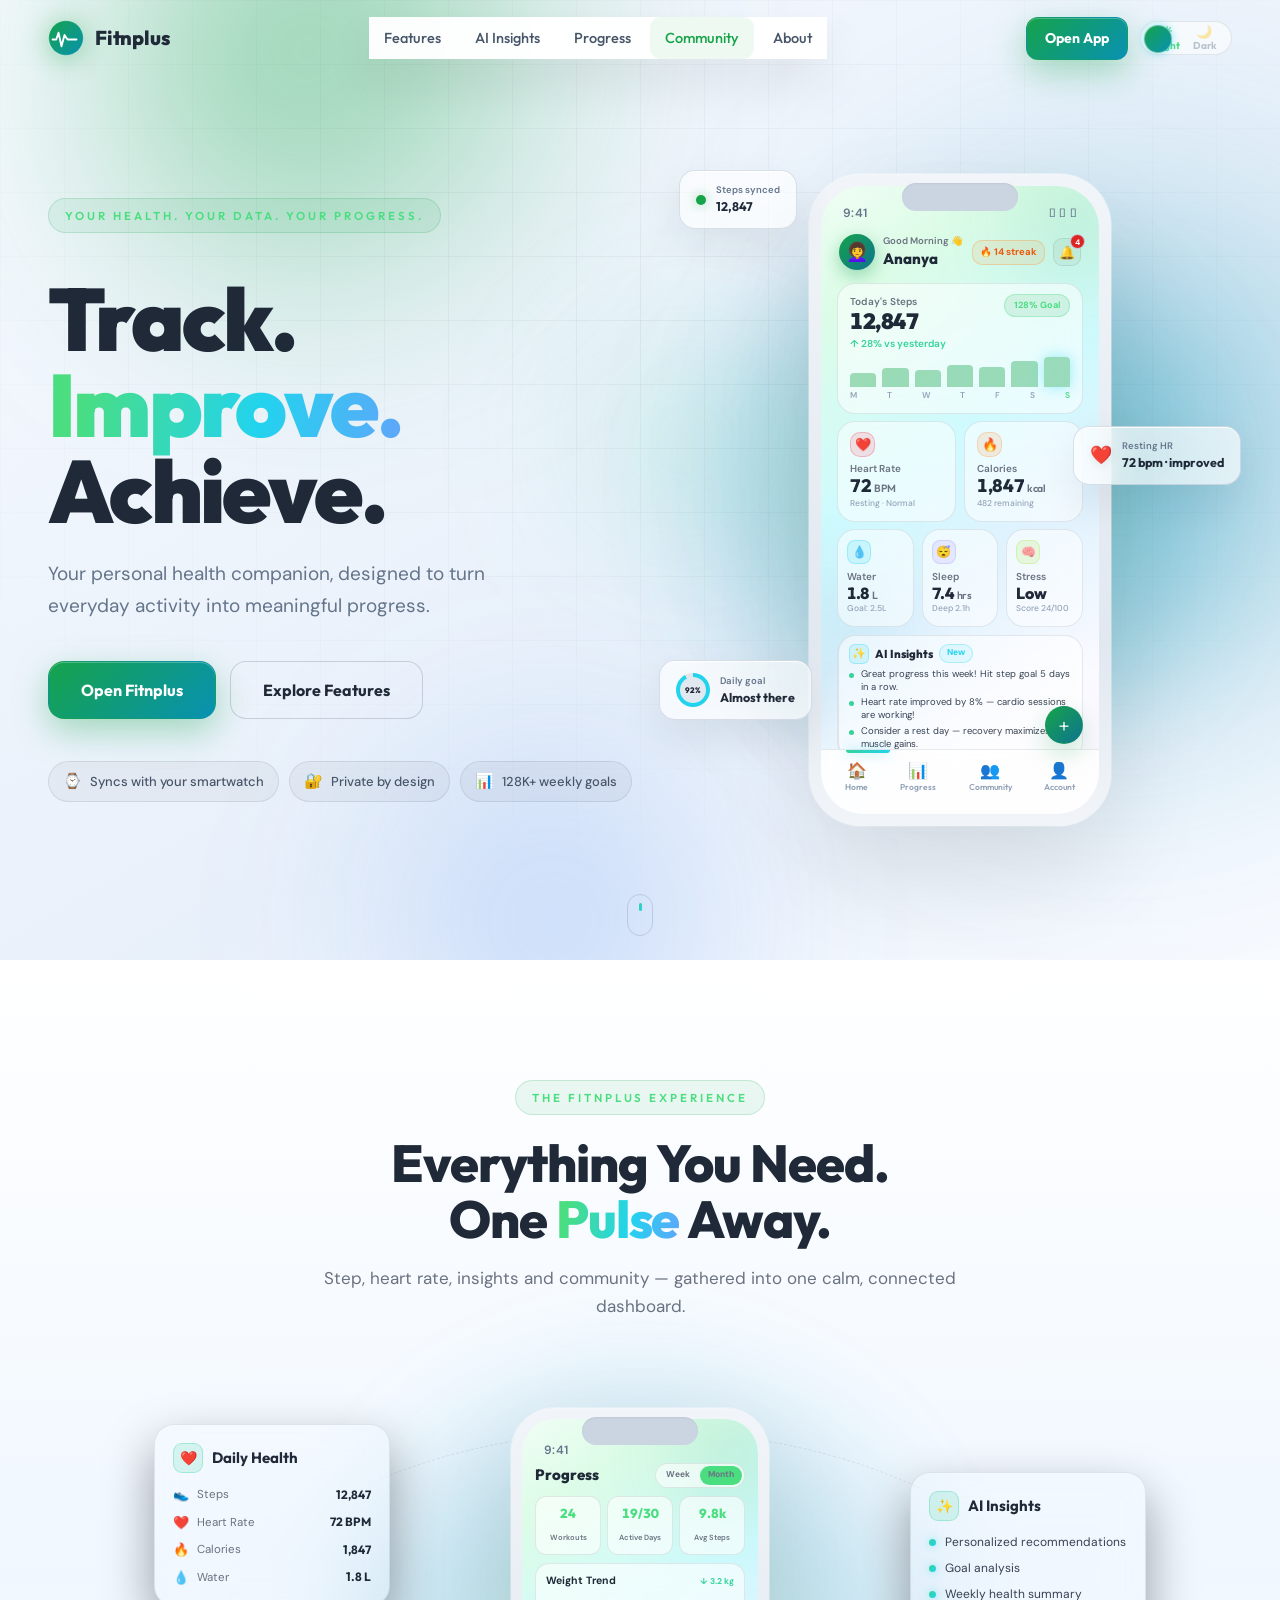
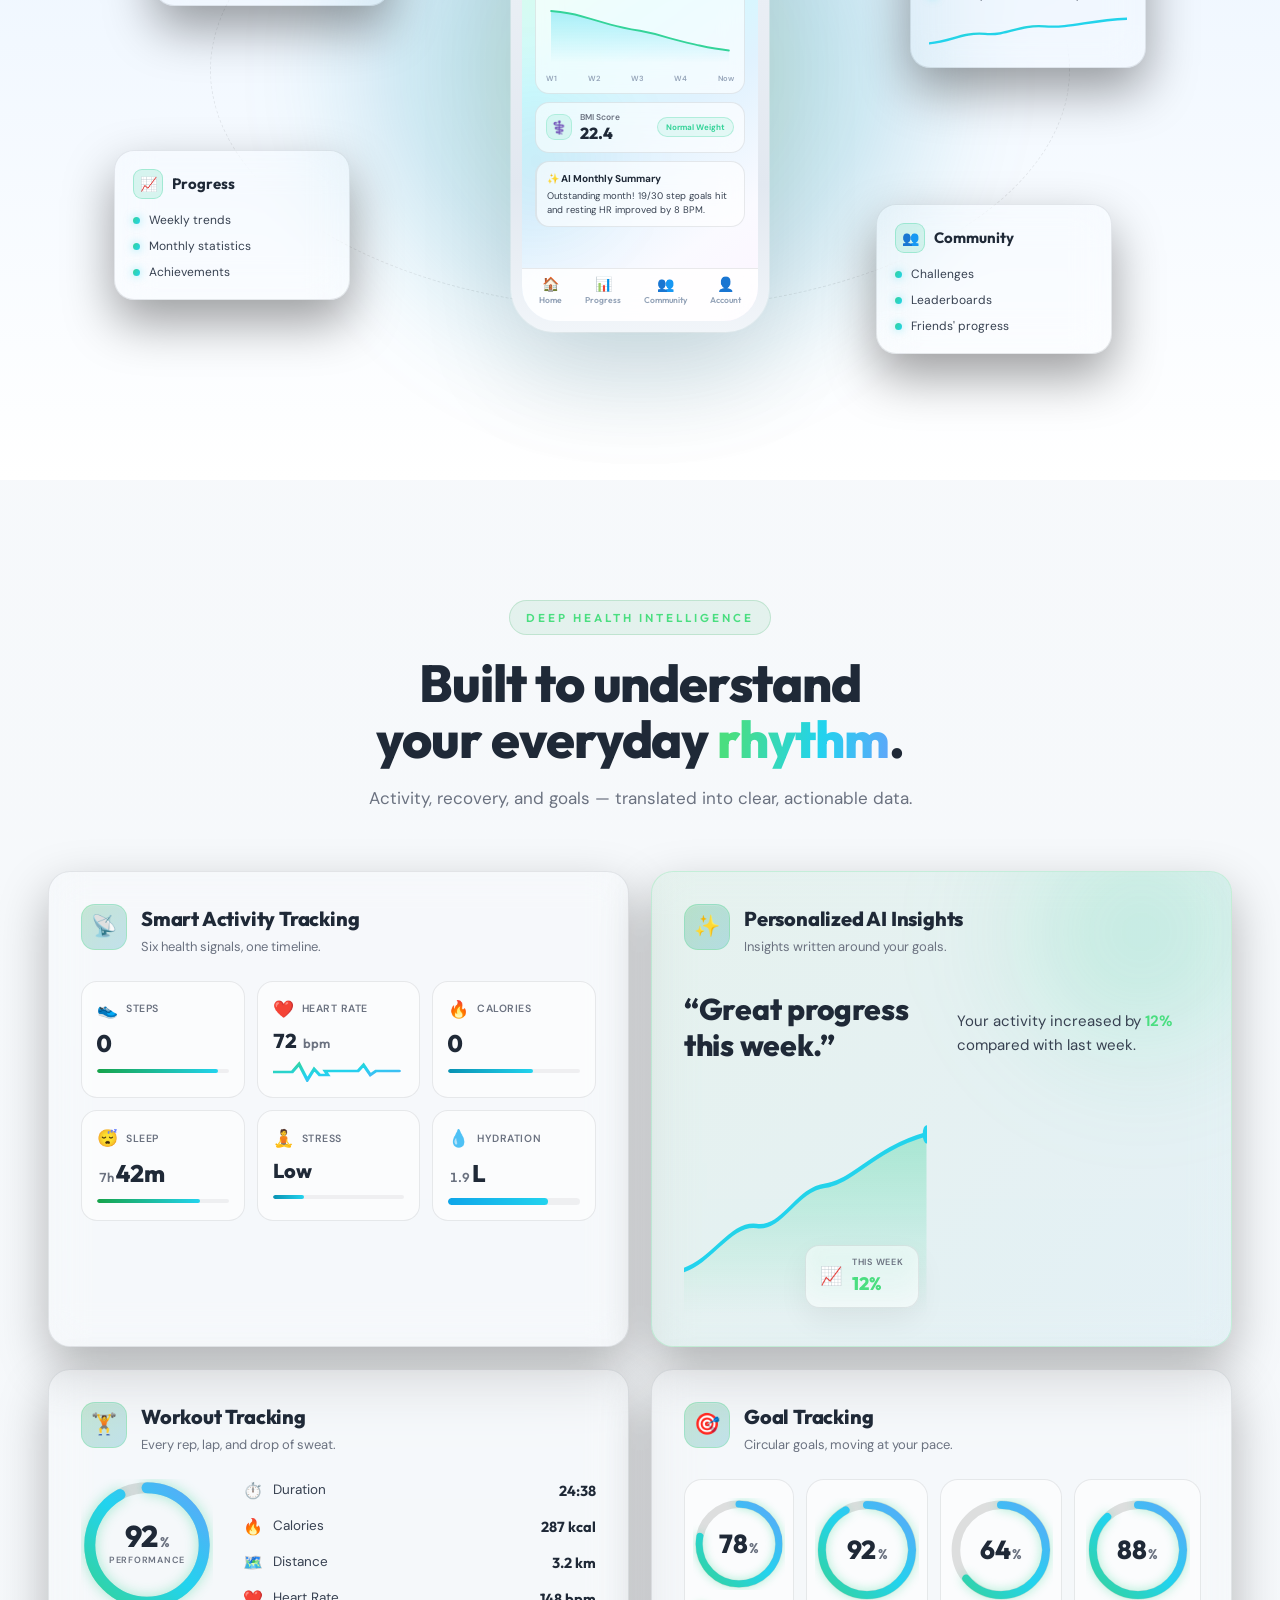
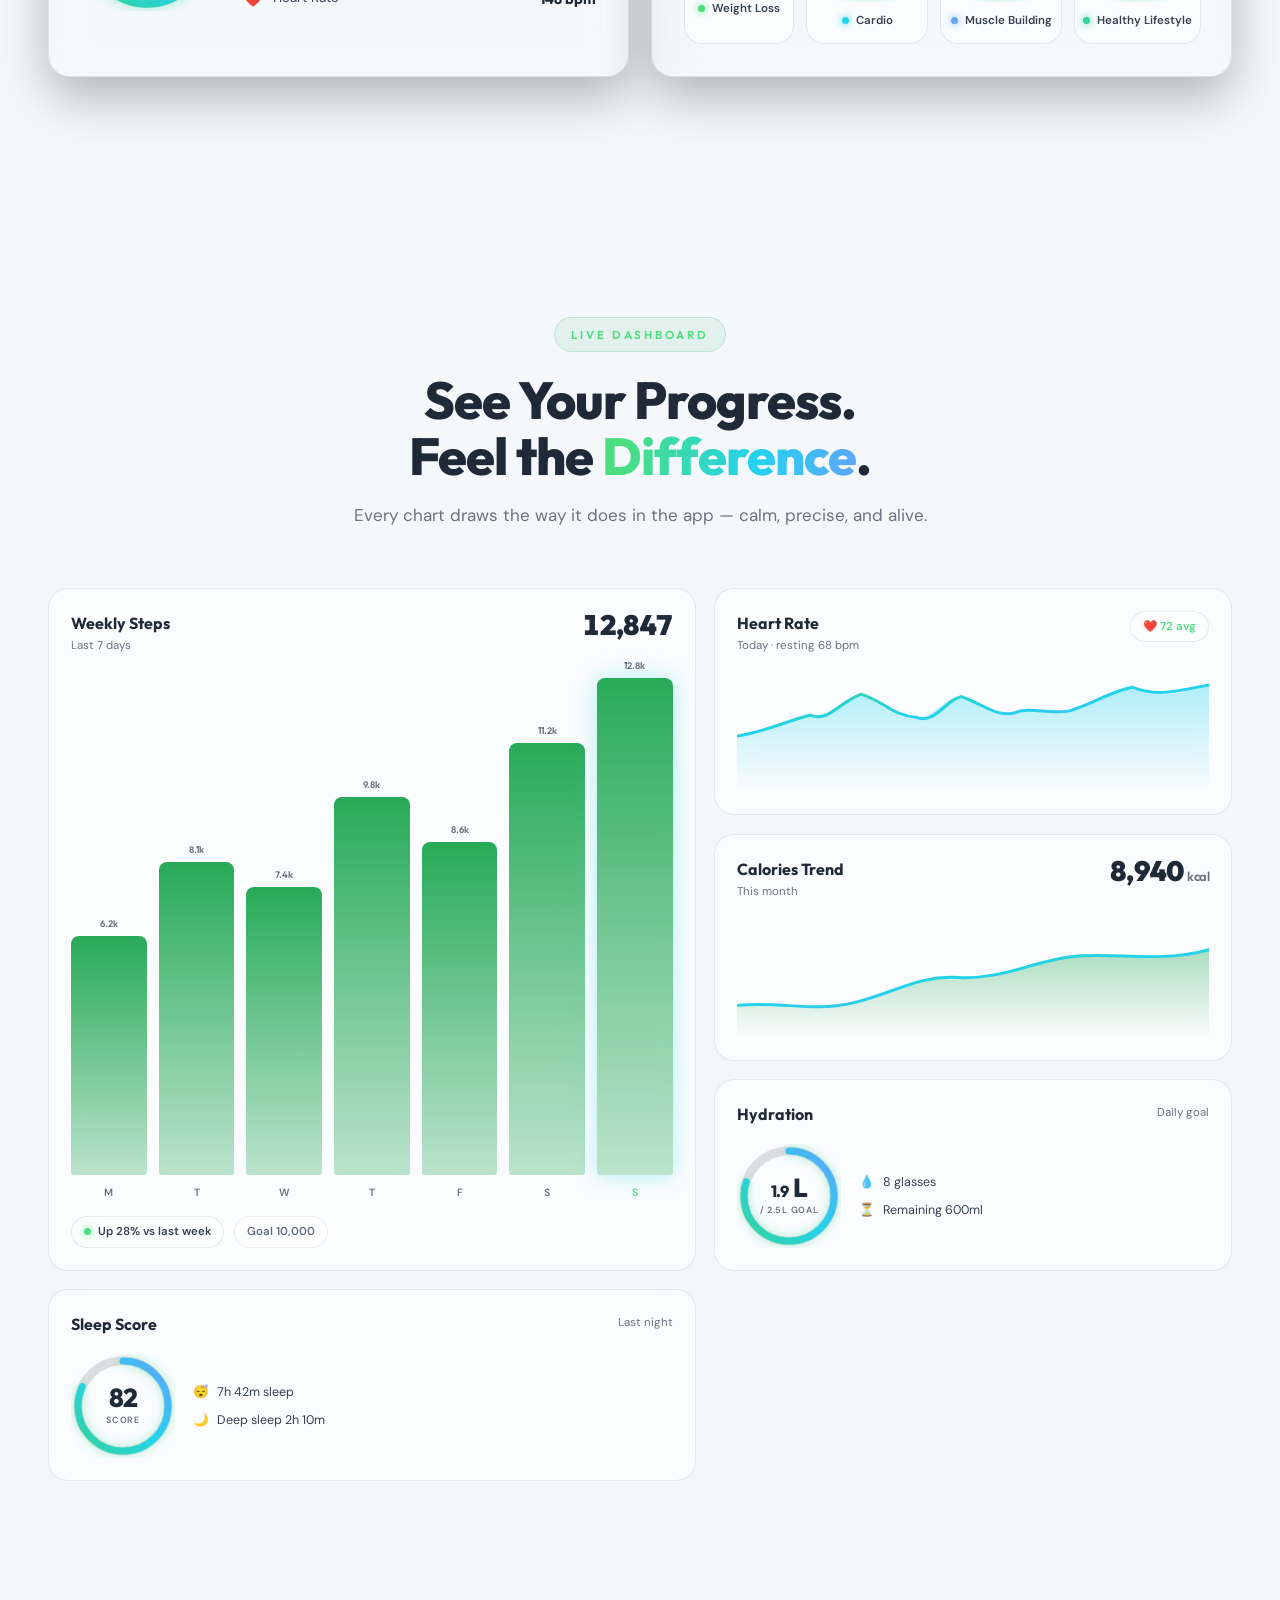
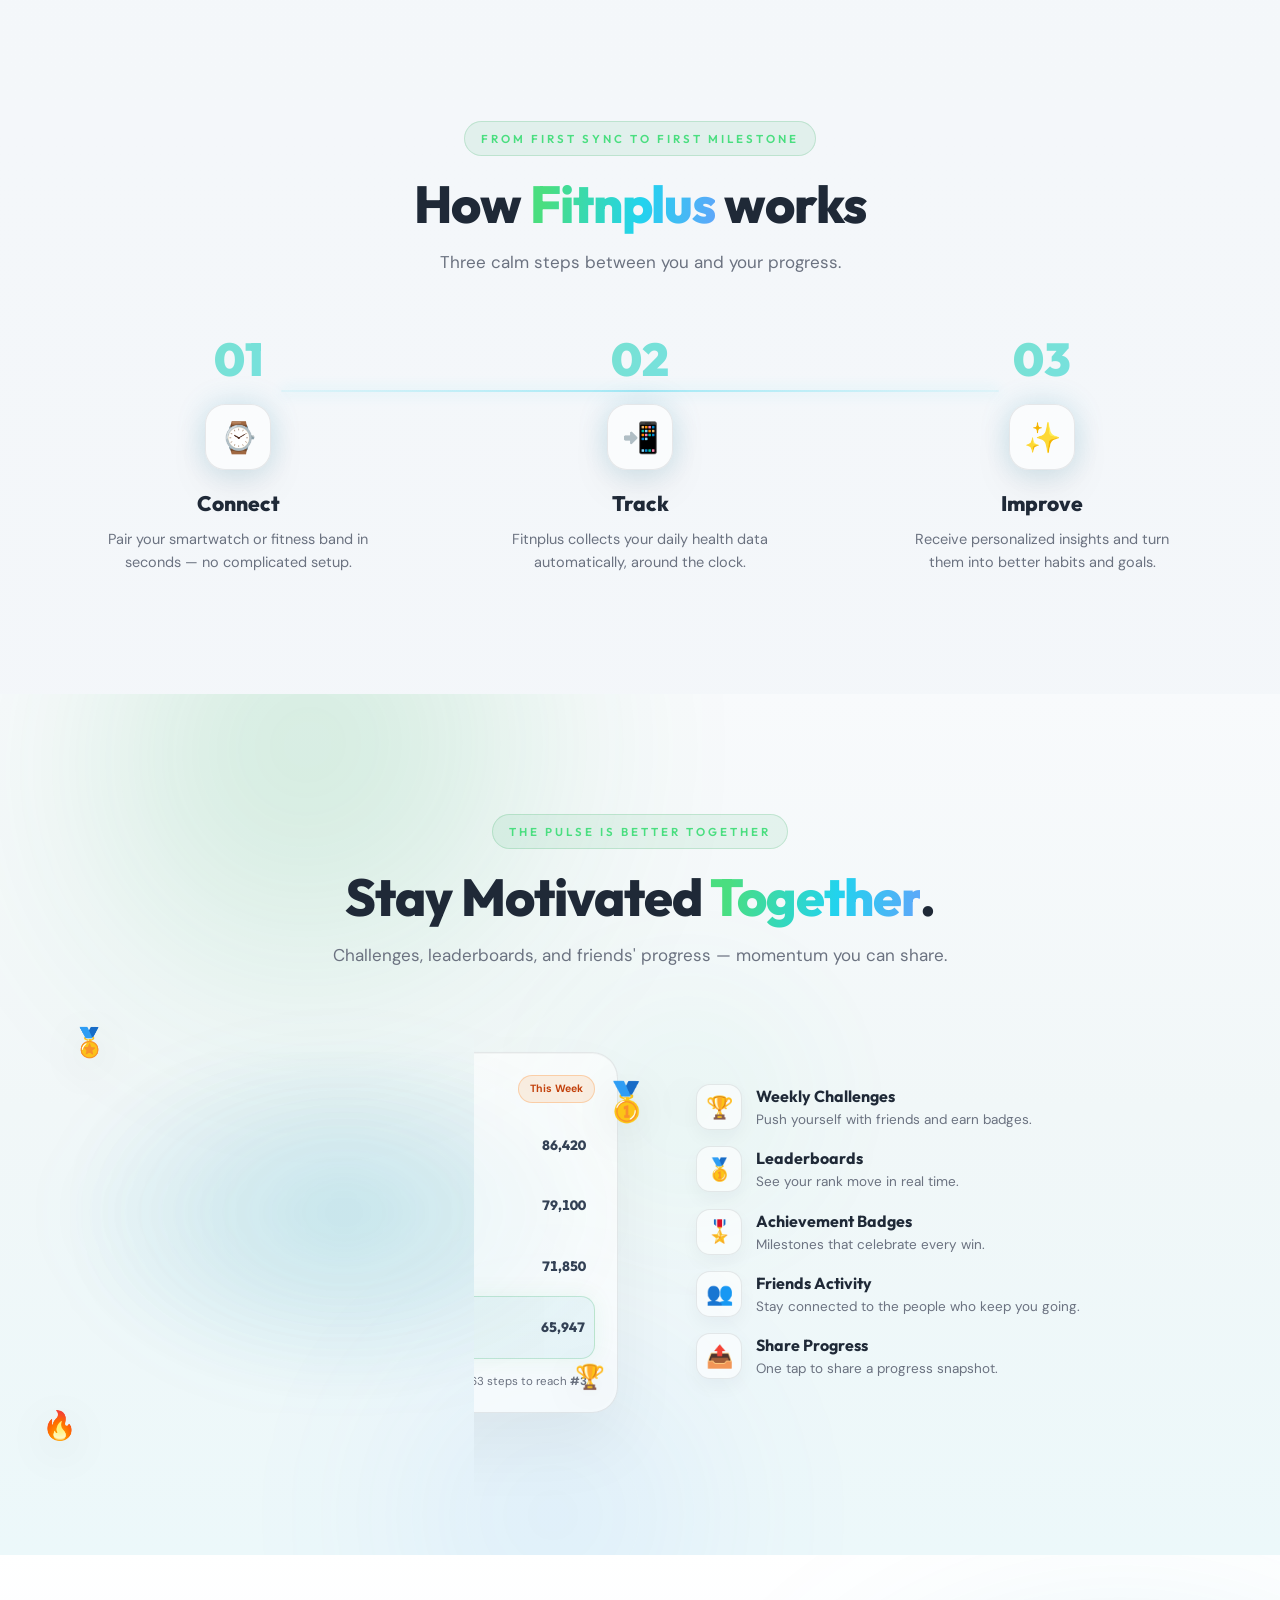
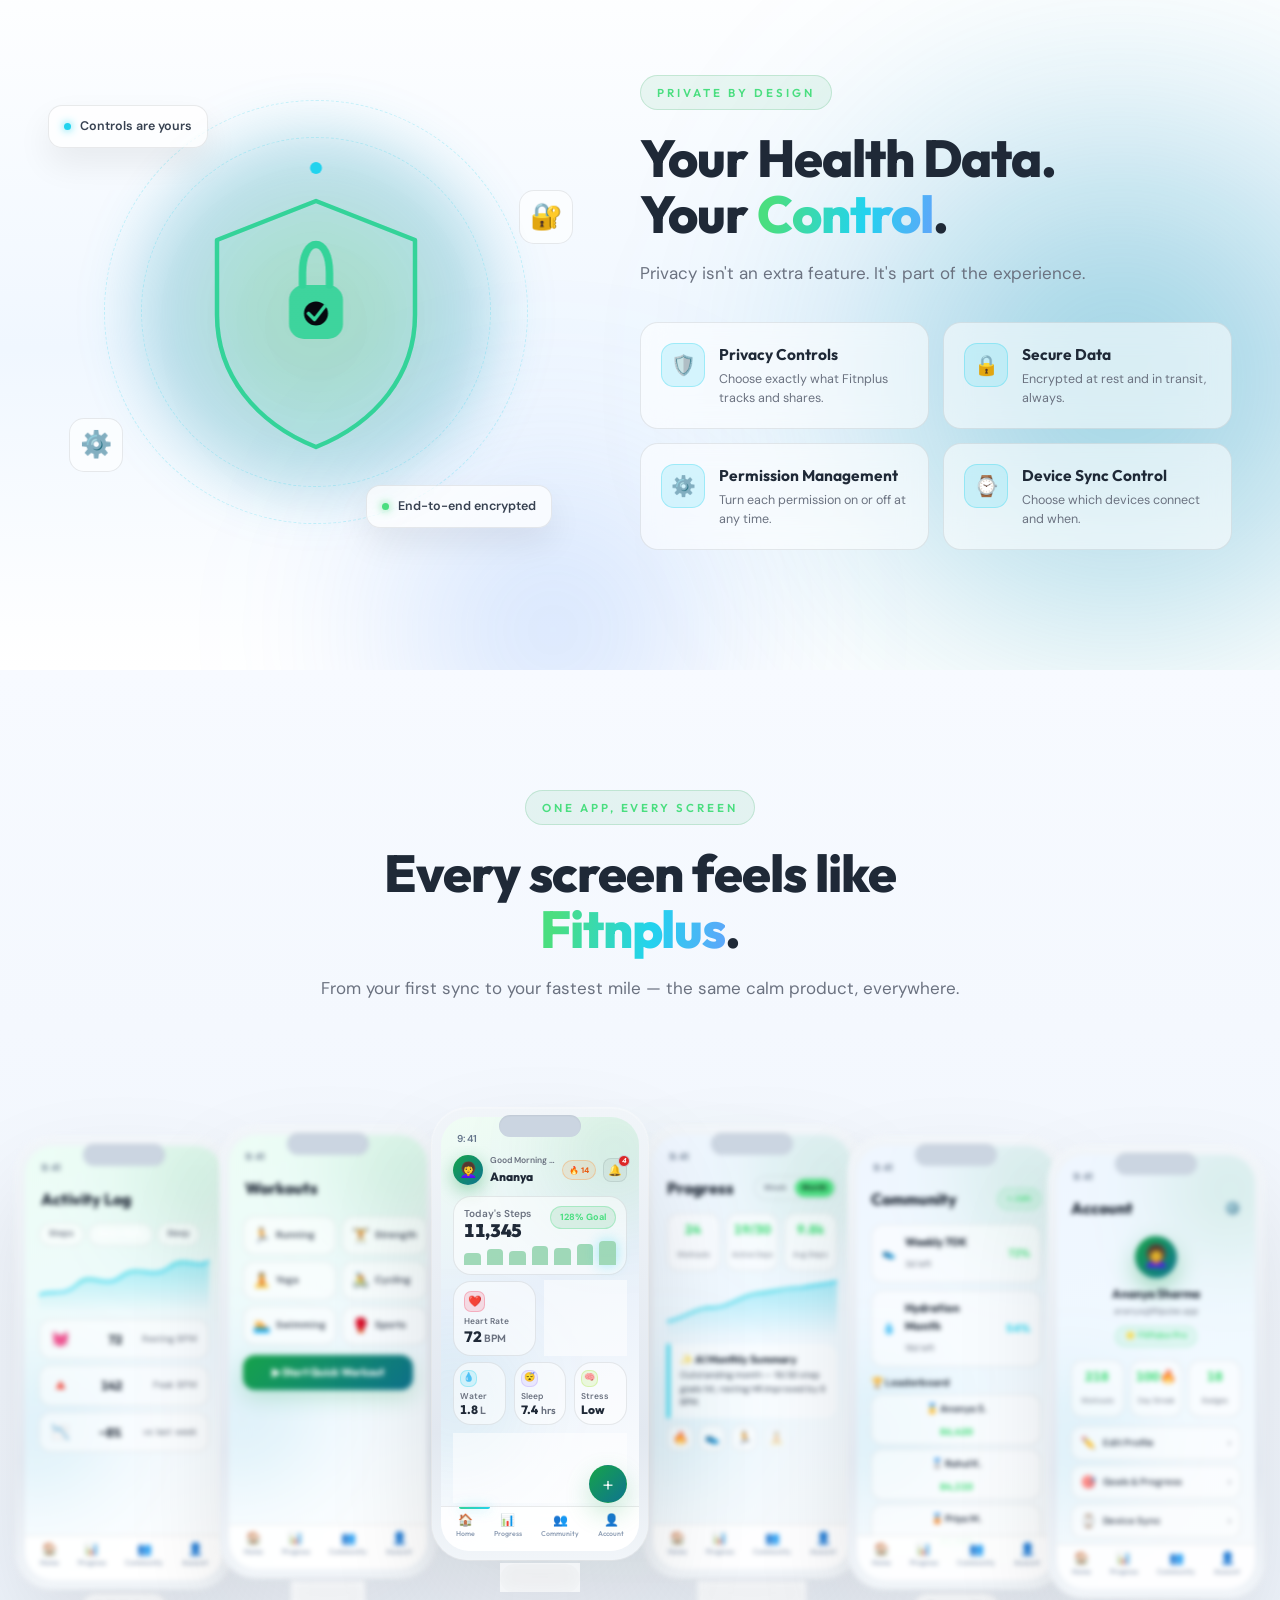
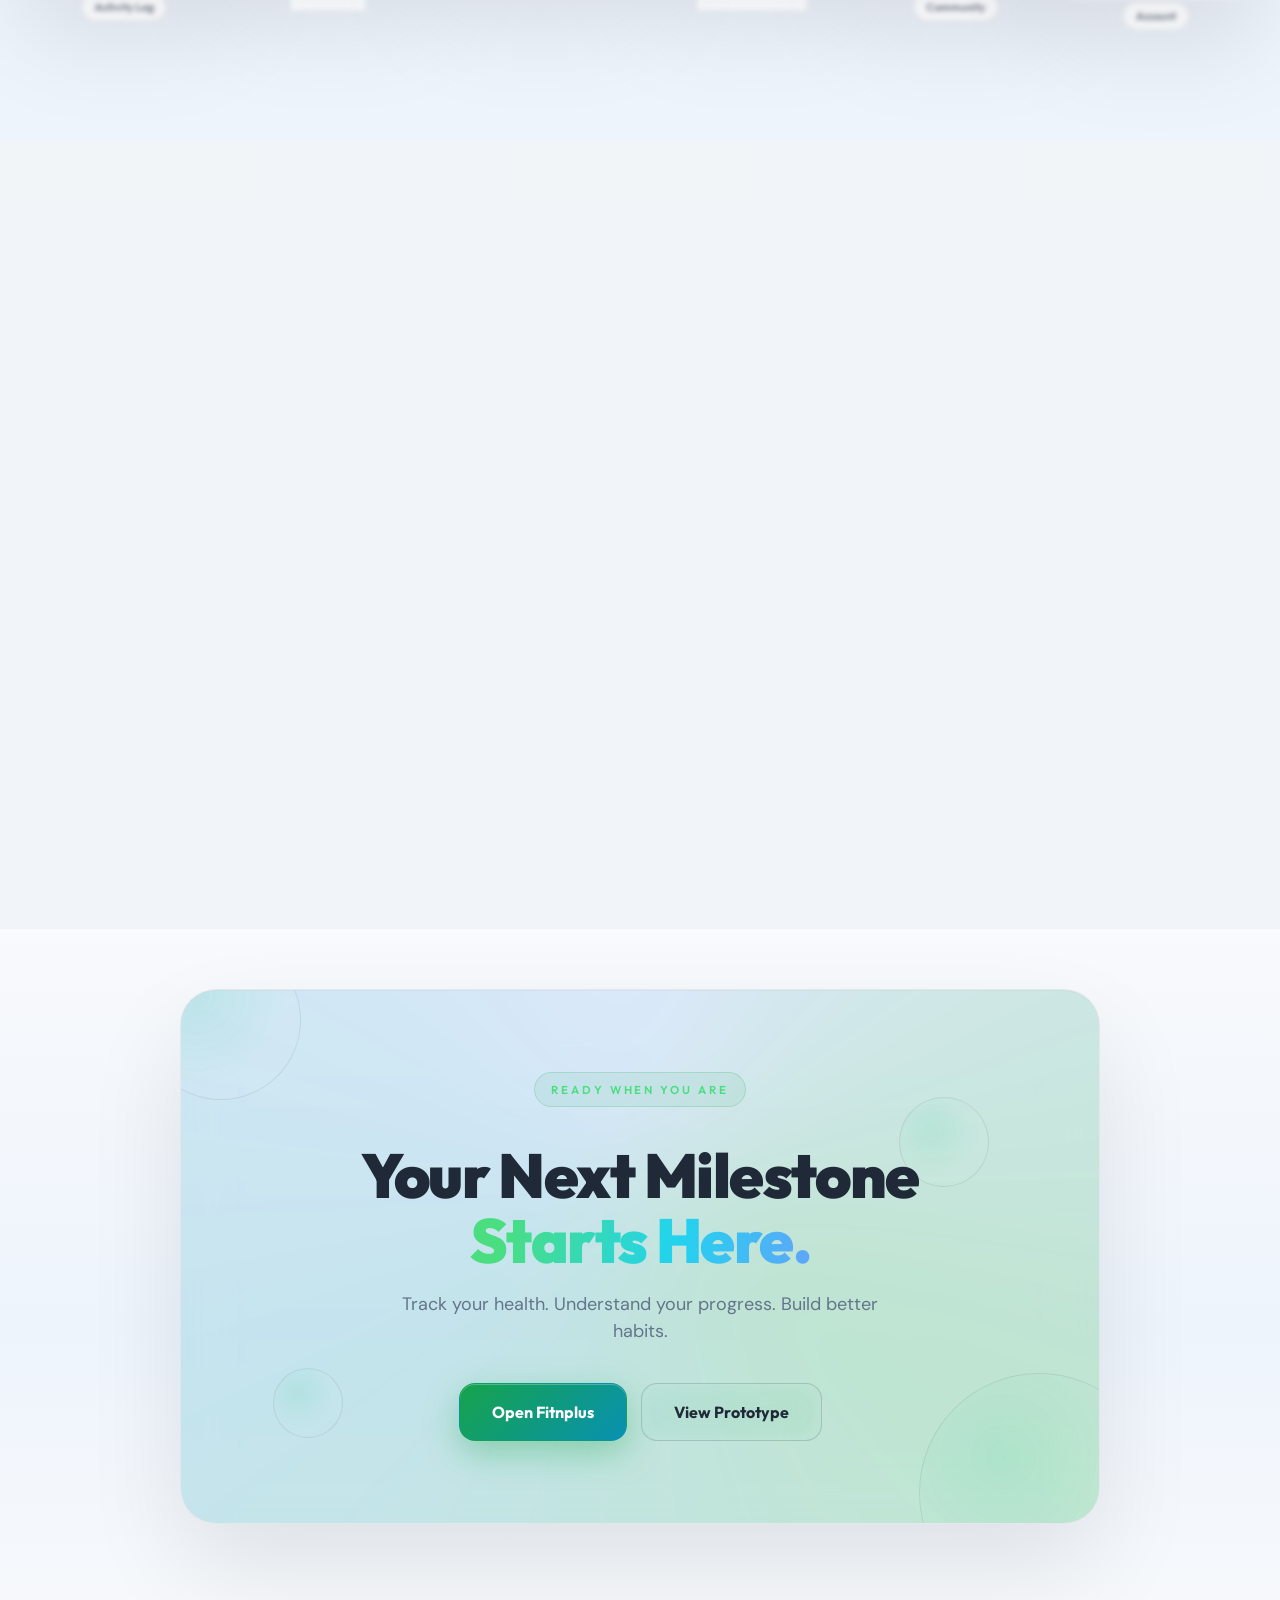
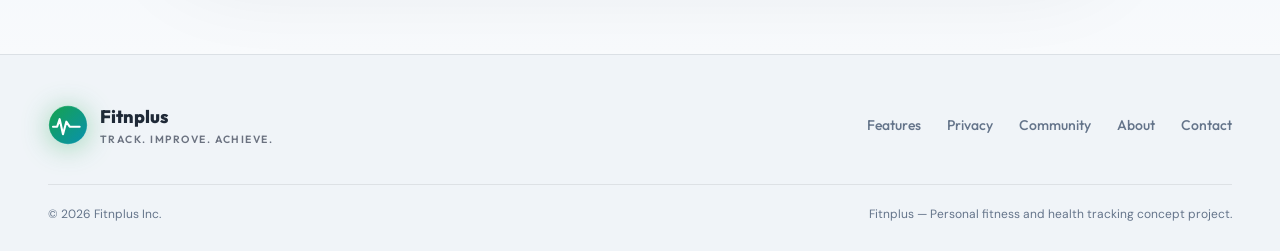
==== commit daea5a92: "Align phone screens with the real app; add PC spotlight carousel Root page (index.html + css/styles." ====
--- a/index.html
+++ b/index.html
@@ -138,7 +138,7 @@
                     <div class="ph-hi">Good Morning 👋</div>
                     <div class="ph-name">Ananya</div>
                   </div>
-                  <div class="ph-streak">🔥 14</div>
+                  <div class="ph-streak">🔥 14 streak</div>
                   <div class="ph-bell">🔔<span class="ph-bell-badge">4</span></div>
                 </div>
 
@@ -162,44 +162,63 @@
                   </div>
                   <div class="ph-days"><span>M</span><span>T</span><span>W</span><span>T</span><span>F</span><span>S</span><span class="hot">S</span></div>
                 </div>
-<div class="ph-row">
-                  <div class="ph-card ph-hr">
-                    <div class="ph-card-head">
-                      <span class="ph-pulse" aria-hidden="true"></span><span class="ph-label">Heart Rate</span>
-                    </div>
-                    <div class="ph-num ph-inline">72<span class="ph-unit">bpm</span></div>
-                  </div>
-                  <div class="ph-card ph-cal">
-                    <div class="ph-card-head"><span class="ph-emoji">🔥</span><span class="ph-label">Calories</span></div>
-                    <div class="ph-num ph-inline">1,240<span class="ph-unit">kcal</span></div>
-                  </div>
-                </div>
 
                 <div class="ph-row">
-                  <div class="ph-card ph-sleep">
-                    <div class="ph-card-head"><span class="ph-emoji">😴</span><span class="ph-label">Sleep</span></div>
-                    <div class="ph-num ph-inline">7h<span class="ph-unit">42m</span></div>
-                  </div>
-                  <div class="ph-card ph-hyd">
-                    <div class="ph-card-head"><span class="ph-emoji">💧</span><span class="ph-label">Hydration</span></div>
-                    <div class="ph-num ph-inline">1.9<span class="ph-unit">/ 2L</span></div>
+                  <div class="ph-card ph-metric ph-metric--hr">
+                    <span class="ph-mt-ico" style="--ic:#F43F5E;--icb:rgba(244,63,94,0.16)">❤️</span>
+                    <div class="ph-mt-lbl">Heart Rate</div>
+                    <div class="ph-mt-val">72<span class="ph-unit">BPM</span></div>
+                    <div class="ph-mt-sub">Resting · Normal</div>
+                  </div>
+                  <div class="ph-card ph-metric ph-metric--cal">
+                    <span class="ph-mt-ico" style="--ic:#FB923C;--icb:rgba(251,146,60,0.16)">🔥</span>
+                    <div class="ph-mt-lbl">Calories</div>
+                    <div class="ph-mt-val">1,847<span class="ph-unit">kcal</span></div>
+                    <div class="ph-mt-sub">482 remaining</div>
+                  </div>
+                </div>
+
+                <div class="ph-row ph-row--3">
+                  <div class="ph-card ph-metric ph-metric--sm">
+                    <span class="ph-mt-ico" style="--ic:#22D3EE;--icb:rgba(34,211,238,0.16)">💧</span>
+                    <div class="ph-mt-lbl">Water</div>
+                    <div class="ph-mt-val ph-mt-val--sm">1.8<span class="ph-unit">L</span></div>
+                    <div class="ph-mt-sub">Goal: 2.5L</div>
+                  </div>
+                  <div class="ph-card ph-metric ph-metric--sm">
+                    <span class="ph-mt-ico" style="--ic:#A78BFA;--icb:rgba(167,139,250,0.16)">😴</span>
+                    <div class="ph-mt-lbl">Sleep</div>
+                    <div class="ph-mt-val ph-mt-val--sm">7.4<span class="ph-unit">hrs</span></div>
+                    <div class="ph-mt-sub">Deep 2.1h</div>
+                  </div>
+                  <div class="ph-card ph-metric ph-metric--sm">
+                    <span class="ph-mt-ico" style="--ic:#A3E635;--icb:rgba(163,230,53,0.16)">🧠</span>
+                    <div class="ph-mt-lbl">Stress</div>
+                    <div class="ph-mt-val ph-mt-val--sm">Low</div>
+                    <div class="ph-mt-sub">Score 24/100</div>
                   </div>
                 </div>
 
                 <div class="ph-card ph-ai">
-                  <div class="ph-ai-icon" aria-hidden="true">✨</div>
-                  <div class="ph-ai-body">
-                    <div class="ph-label">AI Insight</div>
-                    <div class="ph-ai-text">Great progress this week</div>
-                  </div>
-                  <div class="ph-pill">+12%</div>
-                </div>
+                  <div class="ph-ai-head">
+                    <span class="ph-ai-icon" aria-hidden="true">✨</span>
+                    <span class="ph-ai-title">AI Insights</span>
+                    <span class="ph-chip">New</span>
+                  </div>
+                  <ul class="ph-ai-list">
+                    <li>Great progress this week! Hit step goal 5 days in a row.</li>
+                    <li>Heart rate improved by 8% — cardio sessions are working!</li>
+                    <li>Consider a rest day — recovery maximizes muscle gains.</li>
+                  </ul>
+                </div>
+
+                <div class="ph-fab" aria-hidden="true">+</div>
 
                 <div class="ph-nav">
                   <div class="ph-tab active"><span>🏠</span>Home</div>
                   <div class="ph-tab"><span>📊</span>Progress</div>
                   <div class="ph-tab"><span>👥</span>Community</div>
-                  <div class="ph-tab"><span>👤</span>Profile</div>
+                  <div class="ph-tab"><span>👤</span>Account</div>
                   <div class="ph-nav-ind" aria-hidden="true"></div>
                 </div>
               </div>
@@ -240,9 +259,9 @@
             <div class="sc-head"><span class="sc-ic" aria-hidden="true">❤️</span>Daily Health</div>
             <div class="sc-rows">
               <div class="sc-row"><span class="sc-e">👟</span><span class="sc-k">Steps</span><b>12,847</b></div>
-              <div class="sc-row"><span class="sc-e">❤️</span><span class="sc-k">Heart Rate</span><b>72 bpm</b></div>
-              <div class="sc-row"><span class="sc-e">🔥</span><span class="sc-k">Calories</span><b>1,240</b></div>
-              <div class="sc-row"><span class="sc-e">💧</span><span class="sc-k">Hydration</span><b>1.9 L</b></div>
+              <div class="sc-row"><span class="sc-e">❤️</span><span class="sc-k">Heart Rate</span><b>72 BPM</b></div>
+              <div class="sc-row"><span class="sc-e">🔥</span><span class="sc-k">Calories</span><b>1,847</b></div>
+              <div class="sc-row"><span class="sc-e">💧</span><span class="sc-k">Water</span><b>1.8 L</b></div>
             </div>
           </div>
 
@@ -283,30 +302,46 @@
               <div class="screen screen-sm">
                 <div class="screen-orbs" aria-hidden="true"></div>
                 <div class="ph-status"><span>9:41</span></div>
-                <div class="sm-hello">
-                  <div class="ph-label">Today's Steps</div>
-                  <div class="ph-num">12,847</div>
-                </div>
-                <div class="ring ring-lg" data-ring data-ring-label="steps">
-                  <svg viewBox="0 0 120 120">
-                    <circle class="ring-track" cx="60" cy="60" r="52"></circle>
-                    <circle class="ring-fill" cx="60" cy="60" r="52" data-pct="0.82"></circle>
-                  </svg>
-                  <div class="ring-center">
-                    <span class="ring-num ph-count" data-count="12847">0</span>
-                    <span class="ring-lbl">steps</span>
-                  </div>
-                </div>
-                <div class="ph-bars" data-bars>
-                  <div style="--h:48%"></div>
-                  <div style="--h:63%"></div>
-                  <div style="--h:58%"></div>
-                  <div style="--h:76%"></div>
-                  <div style="--h:67%"></div>
-                  <div style="--h:87%"></div>
-                  <div class="hot" style="--h:100%"></div>
-                </div>
-                <div class="ph-days"><span>M</span><span>T</span><span>W</span><span>T</span><span>F</span><span>S</span><span class="hot">S</span></div>
+                <div class="ph-screen-sm">
+                  <div class="sm-head">
+                    <span class="sm-title">Progress</span>
+                    <span class="sm-seg"><span>Week</span><span class="on">Month</span></span>
+                  </div>
+                  <div class="sm-stats">
+                    <div><b>24</b><small>Workouts</small></div>
+                    <div><b>19/30</b><small>Active Days</small></div>
+                    <div><b>9.8k</b><small>Avg Steps</small></div>
+                  </div>
+                  <div class="sm-card">
+                    <div class="sm-card-h"><b>Weight Trend</b><span>↓ 3.2 kg</span></div>
+                    <svg class="sm-chart" viewBox="0 0 300 96" preserveAspectRatio="none" aria-hidden="true">
+                      <defs>
+                        <linearGradient id="smFill" x1="0" y1="0" x2="0" y2="1">
+                          <stop offset="0" stop-color="#22D3EE" stop-opacity="0.35" />
+                          <stop offset="1" stop-color="#22D3EE" stop-opacity="0" />
+                        </linearGradient>
+                      </defs>
+                      <path d="M8 20.8 C34 23 46 25 55 27.2 C71 31 89 35 103 38.4 C119 42 136 44.5 150 46.4 C166 48.7 183 52.4 197 56 C213 59.8 229 62.6 245 65.6 C261 68.4 276 70.6 292 72 V88 H8 Z" fill="url(#smFill)" />
+                      <path pathLength="1" class="line-draw" d="M8 20.8 C34 23 46 25 55 27.2 C71 31 89 35 103 38.4 C119 42 136 44.5 150 46.4 C166 48.7 183 52.4 197 56 C213 59.8 229 62.6 245 65.6 C261 68.4 276 70.6 292 72" />
+                    </svg>
+                    <div class="sm-axis"><span>W1</span><span>W2</span><span>W3</span><span>W4</span><span>Now</span></div>
+                  </div>
+                  <div class="sm-card sm-bmi">
+                    <span class="sm-bmi-ico" aria-hidden="true">⚕️</span>
+                    <div><small>BMI Score</small><b>22.4</b></div>
+                    <span class="sm-chip">Normal Weight</span>
+                  </div>
+                  <div class="sm-card sm-ai">
+                    <b>✨ AI Monthly Summary</b>
+                    <p>Outstanding month! 19/30 step goals hit and resting HR improved by 8&nbsp;BPM.</p>
+                  </div>
+                </div>
+                <div class="ph-nav">
+                  <div class="ph-tab"><span>🏠</span>Home</div>
+                  <div class="ph-tab active"><span>📊</span>Progress</div>
+                  <div class="ph-tab"><span>👥</span>Community</div>
+                  <div class="ph-tab"><span>👤</span>Account</div>
+                </div>
               </div>
             </div>
           </div>
@@ -768,6 +803,7 @@
                       <div class="ph-avatar ph-avatar-sm" aria-hidden="true">👩‍🦱</div>
                       <div class="dev-head-txt"><span class="ph-hi">Good Morning 👋</span><span class="dev-name">Ananya</span></div>
                       <span class="ph-streak">🔥 14</span>
+                      <span class="ph-bell">🔔<i class="ph-bell-badge">4</i></span>
                     </div>
                     <div class="ph-card ph-steps">
                       <div class="ph-card-top">
@@ -781,20 +817,31 @@
                       </div>
                     </div>
                     <div class="ph-row">
-                      <div class="ph-card ph-hr"><div class="ph-card-head"><span class="ph-pulse" aria-hidden="true"></span><span class="ph-label">Heart Rate</span></div><div class="dev-num dev-num-sm">72<span class="ph-unit">bpm</span></div></div>
-                      <div class="ph-card ph-cal"><div class="ph-card-head"><span class="ph-emoji">🔥</span><span class="ph-label">Calories</span></div><div class="dev-num dev-num-sm">1,240<span class="ph-unit">kcal</span></div></div>
+                      <div class="ph-card ph-metric ph-metric--sm"><span class="ph-mt-ico" style="--ic:#F43F5E;--icb:rgba(244,63,94,0.16)">❤️</span><div class="ph-mt-lbl">Heart Rate</div><div class="ph-mt-val ph-mt-val--sm">72<span class="ph-unit">BPM</span></div><div class="ph-mt-sub">Resting · Normal</div></div>
+                      <div class="ph-card ph-metric ph-metric--sm"><span class="ph-mt-ico" style="--ic:#FB923C;--icb:rgba(251,146,60,0.16)">🔥</span><div class="ph-mt-lbl">Calories</div><div class="ph-mt-val ph-mt-val--sm">1,847<span class="ph-unit">kcal</span></div><div class="ph-mt-sub">482 remaining</div></div>
                     </div>
-                    <div class="ph-card ph-ai">
-                      <div class="ph-ai-icon" aria-hidden="true">✨</div>
-                      <div class="ph-ai-body"><div class="ph-label">AI Insight</div><div class="ph-ai-text">Great progress this week</div></div>
-                      <div class="ph-pill">+12%</div>
+                    <div class="ph-row ph-row--3">
+                      <div class="ph-card ph-metric ph-metric--xs"><span class="ph-mt-ico" style="--ic:#22D3EE;--icb:rgba(34,211,238,0.16)">💧</span><div class="ph-mt-lbl">Water</div><div class="ph-mt-val ph-mt-val--xs">1.8<span class="ph-unit">L</span></div></div>
+                      <div class="ph-card ph-metric ph-metric--xs"><span class="ph-mt-ico" style="--ic:#A78BFA;--icb:rgba(167,139,250,0.16)">😴</span><div class="ph-mt-lbl">Sleep</div><div class="ph-mt-val ph-mt-val--xs">7.4<span class="ph-unit">hrs</span></div></div>
+                      <div class="ph-card ph-metric ph-metric--xs"><span class="ph-mt-ico" style="--ic:#A3E635;--icb:rgba(163,230,53,0.16)">🧠</span><div class="ph-mt-lbl">Stress</div><div class="ph-mt-val ph-mt-val--xs">Low</div></div>
                     </div>
-                  </div>
+                    <div class="ph-card ph-ai ph-ai--sm">
+                      <div class="ph-ai-head">
+                        <span class="ph-ai-icon" aria-hidden="true">✨</span>
+                        <span class="ph-ai-title">AI Insights</span>
+                        <span class="ph-chip">New</span>
+                      </div>
+                      <ul class="ph-ai-list">
+                        <li>Great progress this week! Hit step goal 5 days in a row.</li>
+                      </ul>
+                    </div>
+                  </div>
+                  <div class="ph-fab ph-fab--sm" aria-hidden="true">+</div>
                   <div class="ph-nav">
                     <div class="ph-tab active"><span>🏠</span>Home</div>
                     <div class="ph-tab"><span>📊</span>Progress</div>
-                    <div class="ph-tab"><span>🏋️</span>Workouts</div>
                     <div class="ph-tab"><span>👥</span>Community</div>
+                    <div class="ph-tab"><span>👤</span>Account</div>
                     <div class="ph-nav-ind" aria-hidden="true"></div>
                   </div>
                 </div>
@@ -807,13 +854,24 @@
                 <div class="screen screen-tiny screen-tint-l">
                   <div class="screen-orbs" aria-hidden="true"></div>
                   <div class="ph-status"><span>9:41</span></div>
-                  <div class="dev-title">Workouts</div>
-                  <div class="dev-list">
-                    <div class="dev-item"><span class="ph-emoji">🏃</span><div><b>Morning Run</b><small>Today 7:20 AM</small></div><em>412 kcal</em></div>
-                    <div class="dev-item"><span class="ph-emoji">🏋️</span><div><b>Upper Body</b><small>Yesterday</small></div><em>298 kcal</em></div>
-                    <div class="dev-item"><span class="ph-emoji">🧘</span><div><b>Yoga Flow</b><small>2 days ago</small></div><em>145 kcal</em></div>
-                  </div>
-                  <div class="dev-btn">▶ Start Workout</div>
+                  <div class="dev-page">
+                    <div class="dev-title">Workouts</div>
+                    <div class="dev-cats">
+                      <div class="dev-cat"><span>🏃</span>Running</div>
+                      <div class="dev-cat"><span>🏋️</span>Strength</div>
+                      <div class="dev-cat"><span>🧘</span>Yoga</div>
+                      <div class="dev-cat"><span>🚴</span>Cycling</div>
+                      <div class="dev-cat"><span>🏊</span>Swimming</div>
+                      <div class="dev-cat"><span>🥊</span>Sports</div>
+                    </div>
+                    <div class="dev-btn">▶ Start Quick Workout</div>
+                  </div>
+                  <div class="ph-nav">
+                    <div class="ph-tab active"><span>🏠</span>Home</div>
+                    <div class="ph-tab"><span>📊</span>Progress</div>
+                    <div class="ph-tab"><span>👥</span>Community</div>
+                    <div class="ph-tab"><span>👤</span>Account</div>
+                  </div>
                 </div>
               </div>
               <div class="dev-tag">Workouts</div>
@@ -825,13 +883,30 @@
                 <div class="screen screen-tiny screen-tint-l">
                   <div class="screen-orbs" aria-hidden="true"></div>
                   <div class="ph-status"><span>9:41</span></div>
-                  <div class="dev-title">Activity</div>
-                  <div class="dev-metrics">
-                    <div class="dev-m"><span>👟</span><b>12,847</b><i>Steps</i></div>
-                    <div class="dev-m"><span>❤️</span><b>72</b><i>Heart Rate</i></div>
-                    <div class="dev-m"><span>😴</span><b>7h 42m</b><i>Sleep</i></div>
-                    <div class="dev-m"><span>💧</span><b>1.9L</b><i>Hydration</i></div>
-                    <div class="dev-m"><span>🧘</span><b>Low</b><i>Stress</i></div>
+                  <div class="dev-page">
+                    <div class="dev-title">Activity Log</div>
+                    <div class="dev-tabs"><span>Steps</span><span class="on">Heart Rate</span><span>Sleep</span></div>
+                    <svg class="dev-chart" viewBox="0 0 240 80" preserveAspectRatio="none" aria-hidden="true">
+                      <defs>
+                        <linearGradient id="devFill" x1="0" y1="0" x2="0" y2="1">
+                          <stop offset="0" stop-color="#22D3EE" stop-opacity="0.35" />
+                          <stop offset="1" stop-color="#22D3EE" stop-opacity="0" />
+                        </linearGradient>
+                      </defs>
+                      <path class="area-fill" d="M0 58 C20 50 34 62 54 44 C74 26 92 52 116 34 C140 16 160 40 184 22 C206 6 224 26 240 14 V80 H0 Z" fill="url(#devFill)" />
+                      <path pathLength="1" class="line-draw" d="M0 58 C20 50 34 62 54 44 C74 26 92 52 116 34 C140 16 160 40 184 22 C206 6 224 26 240 14" />
+                    </svg>
+                    <div class="dev-metrics">
+                      <div class="dev-m"><span>💓</span><b>72</b><i>Resting BPM</i></div>
+                      <div class="dev-m"><span>🔺</span><b>142</b><i>Peak BPM</i></div>
+                      <div class="dev-m"><span>📉</span><b>−8%</b><i>vs last week</i></div>
+                    </div>
+                  </div>
+                  <div class="ph-nav">
+                    <div class="ph-tab active"><span>🏠</span>Home</div>
+                    <div class="ph-tab"><span>📊</span>Progress</div>
+                    <div class="ph-tab"><span>👥</span>Community</div>
+                    <div class="ph-tab"><span>👤</span>Account</div>
                   </div>
                 </div>
               </div>
@@ -843,19 +918,32 @@
                 <div class="screen screen-tiny screen-tint-r">
                   <div class="screen-orbs" aria-hidden="true"></div>
                   <div class="ph-status"><span>9:41</span></div>
-                  <div class="dev-title">Progress</div>
-                  <svg class="dev-chart" viewBox="0 0 240 80" preserveAspectRatio="none" aria-hidden="true">
-                    <defs>
-                      <linearGradient id="devFill" x1="0" y1="0" x2="0" y2="1">
-                        <stop offset="0" stop-color="#22D3EE" stop-opacity="0.35" />
-                        <stop offset="1" stop-color="#22D3EE" stop-opacity="0" />
-                      </linearGradient>
-                    </defs>
-                    <path class="area-fill" d="M0 60 C24 56 40 40 60 42 C84 44 100 28 124 24 C148 22 168 20 190 16 C210 12 224 12 240 8 V80 H0 Z" fill="url(#devFill)" />
-                    <path pathLength="1" class="line-draw" d="M0 60 C24 56 40 42 60 42 C84 44 100 28 124 24 C148 22 168 16 190 16 C210 12 224 12 240 8" />
-                  </svg>
-                  <div class="dev-ai-summary"><b>✨ Monthly Summary</b><span>Outstanding month — 19/30 step goals hit.</span></div>
-                  <div class="dev-badges"><span>🏅</span><span>💪</span><span>🎯</span></div>
+                  <div class="dev-page">
+                    <div class="dev-head-row"><span class="dev-title">Progress</span><span class="dev-seg"><span>Week</span><span class="on">Month</span></span></div>
+                    <div class="dev-stats">
+                      <div class="dev-stat"><em>24</em><span>Workouts</span></div>
+                      <div class="dev-stat"><em>19/30</em><span>Active Days</span></div>
+                      <div class="dev-stat"><em>9.8k</em><span>Avg Steps</span></div>
+                    </div>
+                    <svg class="dev-chart" viewBox="0 0 240 80" preserveAspectRatio="none" aria-hidden="true">
+                      <defs>
+                        <linearGradient id="devFill2" x1="0" y1="0" x2="0" y2="1">
+                          <stop offset="0" stop-color="#22D3EE" stop-opacity="0.35" />
+                          <stop offset="1" stop-color="#22D3EE" stop-opacity="0" />
+                        </linearGradient>
+                      </defs>
+                      <path class="area-fill" d="M0 60 C24 56 40 40 60 42 C84 44 100 28 124 24 C148 22 168 20 190 16 C210 12 224 12 240 8 V80 H0 Z" fill="url(#devFill2)" />
+                      <path pathLength="1" class="line-draw" d="M0 60 C24 56 40 42 60 42 C84 44 100 28 124 24 C148 22 168 16 190 16 C210 12 224 12 240 8" />
+                    </svg>
+                    <div class="dev-ai-summary"><b>✨ AI Monthly Summary</b><span>Outstanding month — 19/30 step goals hit, resting HR improved by 8 BPM.</span></div>
+                    <div class="dev-badges"><span>🔥</span><span>👟</span><span>🏃</span><span class="locked">🧘</span></div>
+                  </div>
+                  <div class="ph-nav">
+                    <div class="ph-tab"><span>🏠</span>Home</div>
+                    <div class="ph-tab active"><span>📊</span>Progress</div>
+                    <div class="ph-tab"><span>👥</span>Community</div>
+                    <div class="ph-tab"><span>👤</span>Account</div>
+                  </div>
                 </div>
               </div>
               <div class="dev-tag">Progress Review</div>
@@ -867,10 +955,21 @@
                 <div class="screen screen-tiny screen-tint-r">
                   <div class="screen-orbs" aria-hidden="true"></div>
                   <div class="ph-status"><span>9:41</span></div>
-                  <div class="dev-title">Community</div>
-                  <div class="dev-challenge"><span class="ph-emoji">👟</span><div><b>Weekly 70K</b><i>3d left</i></div><em>72%</em></div>
-                  <div class="dev-challenge cyan"><span class="ph-emoji">💧</span><div><b>Hydration Month</b><i>18d left</i></div><em>54%</em></div>
-                  <div class="dev-lb"><b>🥇 Ananya S.</b><b>🥈 Rahul K.</b><b>🥉 Priya M.</b></div>
+                  <div class="dev-page">
+                    <div class="dev-head-row"><span class="dev-title">Community</span><span class="dev-join">+ Join</span></div>
+                    <div class="dev-challenge"><span class="ph-emoji">👟</span><div><b>Weekly 70K</b><i>3d left</i></div><em>72%</em></div>
+                    <div class="dev-challenge cyan"><span class="ph-emoji">💧</span><div><b>Hydration Month</b><i>18d left</i></div><em>54%</em></div>
+                    <div class="dev-lb-h">🏆 Leaderboard</div>
+                    <div class="dev-lb"><b>🥇 Ananya S.</b><em>86,420</em></div>
+                    <div class="dev-lb"><b>🥈 Rahul K.</b><em>84,110</em></div>
+                    <div class="dev-lb"><b>🥉 Priya M.</b><em>81,905</em></div>
+                  </div>
+                  <div class="ph-nav">
+                    <div class="ph-tab"><span>🏠</span>Home</div>
+                    <div class="ph-tab"><span>📊</span>Progress</div>
+                    <div class="ph-tab active"><span>👥</span>Community</div>
+                    <div class="ph-tab"><span>👤</span>Account</div>
+                  </div>
                 </div>
               </div>
               <div class="dev-tag">Community</div>
@@ -882,20 +981,34 @@
                 <div class="screen screen-tiny screen-tint-r">
                   <div class="screen-orbs" aria-hidden="true"></div>
                   <div class="ph-status"><span>9:41</span></div>
-                  <div class="dev-profile">
-                    <div class="dev-avatar" aria-hidden="true">👩‍🦱</div>
-                    <b>Ananya Sharma</b>
-                    <span>Fitness · Tech</span>
-                  </div>
-                  <div class="dev-stats">
-                    <div class="dev-stat"><em class="ph-count" data-count="21">0</em><span>Day streak</span></div>
-                    <div class="dev-stat"><em>18</em><span>Badges</span></div>
-                    <div class="dev-stat"><em>4.9</em><span>Goal rate</span></div>
-                  </div>
-                  <div class="dev-badges dev-badges-row"><span>🥇</span><span>🏅</span><span>🎖️</span><span>🚀</span></div>
-                </div>
-              </div>
-              <div class="dev-tag">Profile</div>
+                  <div class="dev-page">
+                    <div class="dev-head-row"><span class="dev-title">Account</span><span class="dev-gear">⚙️</span></div>
+                    <div class="dev-profile">
+                      <div class="dev-avatar" aria-hidden="true">👩‍🦱</div>
+                      <b>Ananya Sharma</b>
+                      <span>ananya@fitpulse.app</span>
+                      <i class="dev-plan">⭐ FitPulse Pro</i>
+                    </div>
+                    <div class="dev-stats">
+                      <div class="dev-stat"><em class="ph-count" data-count="247">0</em><span>Workouts</span></div>
+                      <div class="dev-stat"><em>100🔥</em><span>Day Streak</span></div>
+                      <div class="dev-stat"><em>18</em><span>Badges</span></div>
+                    </div>
+                    <div class="dev-menu">
+                      <div class="dev-menurow"><span>✏️</span>Edit Profile<i>›</i></div>
+                      <div class="dev-menurow"><span>🎯</span>Goals &amp; Progress<i>›</i></div>
+                      <div class="dev-menurow"><span>⌚</span>Device Sync<i>›</i></div>
+                    </div>
+                  </div>
+                  <div class="ph-nav">
+                    <div class="ph-tab"><span>🏠</span>Home</div>
+                    <div class="ph-tab"><span>📊</span>Progress</div>
+                    <div class="ph-tab"><span>👥</span>Community</div>
+                    <div class="ph-tab active"><span>👤</span>Account</div>
+                  </div>
+                </div>
+              </div>
+              <div class="dev-tag">Account</div>
             </div>
 
           </div>
--- a/css/styles.css
+++ b/css/styles.css
@@ -295,8 +295,15 @@
 .screen-orbs::before, .screen-orbs::after {
   content: ""; position: absolute; border-radius: 50%; filter: blur(46px);
 }
-.screen-orbs::before { width: 240px; height: 240px; top: -60px; right: -80px; background: radial-gradient(circle, rgba(22, 163, 74, 0.3), transparent 70%); }
-.screen-orbs::after { width: 220px; height: 220px; bottom: 20%; left: -90px; background: radial-gradient(circle, rgba(8, 145, 178, 0.26), transparent 70%); }
+/* At full phone size these orbs read as ambient depth. Inside a 200px
+   wide tiny screen a 240px orb covers the entire viewport and tints
+   every card green, which is what made this row look nothing like the
+   app. Scale them to the tiny frame and ease the alpha so the cards
+   keep their real fill colour. */
+.screen-orbs::before { width: 150px; height: 150px; top: -40px; right: -50px; background: radial-gradient(circle, rgba(22, 163, 74, 0.22), transparent 70%); }
+.screen-orbs::after { width: 140px; height: 140px; bottom: 18%; left: -56px; background: radial-gradient(circle, rgba(8, 145, 178, 0.18), transparent 70%); }
+.screen-tiny .screen-orbs::before { width: 150px; height: 150px; }
+.screen-tiny .screen-orbs::after { width: 140px; height: 140px; }
 
 /* ---- phone atoms ---- */
 .ph-status {
@@ -354,11 +361,69 @@
 .ph-card-head { display: flex; align-items: center; gap: 6px; margin-bottom: 5px; }
 .ph-pulse { width: 7px; height: 7px; border-radius: 50%; background: var(--c-bright); box-shadow: 0 0 8px var(--c-bright); animation: hr-pulse 1.6s ease-in-out infinite; display: inline-block; }
 .ph-emoji { font-size: 11px; line-height: 1; }
-.ph-ai { margin: 10px 16px 0; display: flex; align-items: center; gap: 10px; }
-.ph-ai-icon { width: 30px; height: 30px; border-radius: 10px; background: rgba(34, 211, 238, 0.12); border: 1px solid rgba(34, 211, 238, 0.22); display: flex; align-items: center; justify-content: center; font-size: 14px; flex-shrink: 0; }
-.ph-ai-body { flex: 1; }
-.ph-ai-text { font-size: 11.5px; font-weight: 600; color: #e9f0f9; }
-.ph-pill { font-size: 10.5px; font-weight: 800; color: #4ade80; background: rgba(74, 222, 128, 0.1); border: 1px solid rgba(74, 222, 128, 0.25); border-radius: 100px; padding: 4px 10px; white-space: nowrap; }
+/* ---- metric cards (heart rate / calories / water / sleep / stress) ----
+   The real app renders every metric the same way: a tinted icon tile on
+   top, then the label, then the value + unit, then a muted sub-line
+   ("Resting · Normal", "482 remaining", "Goal: 2.5L"). Heart Rate and
+   Calories sit two-up; Water / Sleep / Stress sit three-up below them.
+   --ic / --icb carry the per-metric accent from the markup.            */
+.ph-metric { display: flex; flex-direction: column; align-items: flex-start; }
+.ph-mt-ico {
+  width: 30px; height: 30px; border-radius: 10px; margin-bottom: 7px;
+  display: flex; align-items: center; justify-content: center;
+  font-size: 15px; flex-shrink: 0;
+  background: var(--icb, rgba(52, 211, 153, 0.12));
+  border: 1px solid color-mix(in srgb, var(--ic, #22D3EE) 28%, transparent);
+}
+.ph-mt-lbl { font-size: 10px; color: var(--muted); font-weight: 600; }
+.ph-mt-val {
+  font-family: var(--font-head); font-weight: 800; font-size: 19px;
+  color: #f2f7fb; letter-spacing: -0.02em; line-height: 1.15;
+  font-variant-numeric: tabular-nums;
+}
+.ph-mt-val .ph-unit { font-size: 10.5px; font-weight: 600; margin-left: 3px; }
+.ph-mt-sub { font-size: 9px; color: #6d7d92; font-weight: 500; margin-top: 2px; }
+.ph-row--3 > .ph-card { min-width: 0; padding: 10px 9px; }
+.ph-mt-val--sm { font-size: 16px; }
+.ph-metric--sm .ph-mt-ico { width: 24px; height: 24px; border-radius: 8px; font-size: 12px; margin-bottom: 5px; }
+.ph-metric--sm .ph-mt-val { font-size: 16px; }
+.ph-mt-val--xs { font-size: 14px; }
+.ph-metric--xs { padding: 8px 7px; }
+.ph-metric--xs .ph-mt-ico { width: 20px; height: 20px; border-radius: 7px; font-size: 10px; margin-bottom: 4px; }
+.ph-metric--xs .ph-mt-lbl { font-size: 9px; }
+.ph-metric--xs .ph-mt-val { font-size: 13px; }
+
+/* ---- AI Insights card --------------------------------------------
+   The app shows this as a full-width card with a green left rule, the
+   "New" pill, and one bulleted insight per line. */
+.ph-ai { margin: 10px 16px 0; border-left: 2px solid var(--g-bright); }
+.ph-ai--sm { margin: 9px 12px 0; }
+.ph-ai-head { display: flex; align-items: center; gap: 6px; margin-bottom: 6px; }
+.ph-ai-icon { width: 22px; height: 22px; border-radius: 7px; display: inline-flex; align-items: center; justify-content: center; font-size: 12px; flex-shrink: 0; background: rgba(34, 211, 238, 0.12); border: 1px solid rgba(34, 211, 238, 0.22); }
+.ph-ai-title { font-family: var(--font-head); font-size: 12px; font-weight: 800; color: #f2f7fb; }
+.ph-chip { font-size: 8.5px; font-weight: 800; color: var(--c-bright); background: rgba(34, 211, 238, 0.1); border: 1px solid rgba(34, 211, 238, 0.28); border-radius: 100px; padding: 2px 7px; white-space: nowrap; }
+.ph-ai-list { list-style: none; display: flex; flex-direction: column; gap: 4px; }
+.ph-ai-list li { position: relative; padding-left: 12px; font-size: 10.5px; line-height: 1.45; color: var(--text-2); }
+.ph-ai-list li::before { content: ""; position: absolute; left: 0; top: 5px; width: 5px; height: 5px; border-radius: 50%; background: var(--g-bright); }
+
+/* ---- quick-log FAB (real app floats it above the tab bar) ---- */
+.ph-fab {
+  position: absolute; right: 16px; bottom: 74px; z-index: 6;
+  width: 42px; height: 42px; border-radius: 50%;
+  display: flex; align-items: center; justify-content: center;
+  font-size: 22px; font-weight: 300; line-height: 1;
+  color: #fff; background: linear-gradient(135deg, #16A34A, #0E7490);
+  border: 1px solid rgba(74, 222, 128, 0.4);
+  box-shadow: 0 10px 26px rgba(22, 163, 74, 0.45);
+}
+.ph-fab--sm { width: 30px; height: 30px; font-size: 16px; right: 12px; bottom: 54px; }
+
+/* NOTE: the previous single-line .ph-ai / .ph-ai-icon / .ph-ai-body /
+   .ph-ai-text / .ph-pill rules (a compact icon + sentence + delta chip)
+   were removed. The app renders AI Insights as a full-width card with a
+   green left rule, a "New" pill and one bulleted insight per line, so
+   the atoms above (.ph-ai, .ph-ai-head, .ph-ai-title, .ph-chip,
+   .ph-ai-list) replace them outright. */
 
 .ph-nav {
   position: absolute; bottom: 0; left: 0; right: 0; z-index: 5;
@@ -376,6 +441,39 @@
   background: var(--grad-bright); box-shadow: 0 0 12px rgba(34, 211, 238, 0.55);
   left: 9%; width: 16%; transition: left 0.3s ease;
 }
+
+/* ── Phone density tuning ─────────────────────────────────────────
+   Both frames now carry the app's real Home stack — header, steps
+   card, 2-up metrics, 3-up metrics, AI insights — above a tab bar,
+   and at 302×652 / 216×452 that stack no longer fit. These tighten
+   the atoms just enough for it to land above the tab bar, and the
+   header row is compacted so "Good Morning 👋" stays on one line the
+   way it does in the app instead of wrapping and stealing a row. */
+.ph-header { gap: 8px; padding: 12px 18px 0; }
+.ph-avatar { width: 36px; height: 36px; font-size: 18px; }
+.ph-hi { font-size: 9.5px; white-space: nowrap; overflow: hidden; text-overflow: ellipsis; }
+.ph-name { font-size: 15px; white-space: nowrap; }
+.ph-streak { font-size: 9.5px; padding: 4px 7px; }
+.ph-bell { width: 28px; height: 28px; border-radius: 9px; font-size: 13px; }
+.ph-card { padding: 10px 12px; }
+.ph-bars { height: 30px; }
+.ph-num { font-size: 22px; }
+.ph-up { margin: 3px 0 6px; }
+.ph-days { margin-top: 3px; }
+.ph-row { margin-top: 7px; }
+.ph-mt-ico { width: 25px; height: 25px; font-size: 13px; margin-bottom: 4px; }
+.ph-mt-val { font-size: 18px; }
+.ph-mt-sub { font-size: 8.5px; margin-top: 1px; }
+.ph-ai { margin-top: 8px; padding: 8px 10px; }
+.ph-ai-head { margin-bottom: 4px; }
+.ph-ai-icon { width: 20px; height: 20px; font-size: 11px; border-radius: 6px; }
+.ph-ai-title { font-size: 11.5px; }
+.ph-ai-list { gap: 3px; }
+.ph-ai-list li { font-size: 9.5px; line-height: 1.35; }
+.ph-fab { bottom: 70px; width: 38px; height: 38px; font-size: 20px; }
+/* the status bar inside the phone is already inset by the frame */
+.screen-home .ph-status, .screen-tiny .ph-status { padding-top: 18px; }
+
 /* Floating chips */
 .float-chip {
   position: absolute; display: flex; align-items: center; gap: 10px; z-index: 7;
@@ -468,11 +566,40 @@
 .sc-mini-spark svg { width: 100%; height: 100%; }
 .showcase-phone { position: relative; z-index: 3; animation: float 6.5s ease-in-out infinite; }
 
-/* phone-sm variant */
+/* phone-sm variant — the app's Progress screen */
 .phone-sm { width: 258px; height: 524px; border-radius: 44px; }
 .phone-sm .screen { inset: 11px; border-radius: 34px; }
-.sm-hello { text-align: center; padding: 4px 0 12px; position: relative; z-index: 1; }
-.sm-hello .ph-num { font-size: 30px; }
+.ph-screen-sm {
+  position: relative; z-index: 1; flex: 1; min-height: 0; overflow: hidden;
+  display: flex; flex-direction: column; gap: 8px; padding: 4px 13px 0;
+}
+.sm-head { display: flex; align-items: center; justify-content: space-between; gap: 8px; }
+.sm-title { font-family: var(--font-head); font-size: 15px; font-weight: 800; color: #f2f7fb; }
+.sm-seg { display: inline-flex; gap: 2px; padding: 2px; border-radius: 100px; background: rgba(255, 255, 255, 0.06); border: 1px solid var(--border); }
+.sm-seg span { padding: 3px 8px; border-radius: 100px; font-size: 8.5px; font-weight: 700; color: var(--muted); }
+.sm-seg span.on { background: var(--g-soft); color: #04140c; }
+.sm-stats { display: flex; gap: 6px; }
+.sm-stats > div { flex: 1; text-align: center; padding: 7px 3px; border-radius: 11px; background: rgba(255, 255, 255, 0.05); border: 1px solid var(--border); }
+.sm-stats b { display: block; font-family: var(--font-head); font-size: 13px; font-weight: 800; color: var(--g-soft); font-variant-numeric: tabular-nums; }
+.sm-stats small { font-size: 7.5px; color: var(--muted); font-weight: 600; }
+.sm-card { background: rgba(255, 255, 255, 0.05); border: 1px solid var(--border); border-radius: 14px; padding: 9px 10px; backdrop-filter: blur(12px); -webkit-backdrop-filter: blur(12px); }
+.sm-card-h { display: flex; align-items: baseline; justify-content: space-between; gap: 8px; margin-bottom: 6px; }
+.sm-card-h b { font-size: 10.5px; font-weight: 700; color: #e9f0f9; }
+.sm-card-h span { font-size: 8.5px; font-weight: 700; color: var(--g-bright); }
+.sm-chart { width: 100%; height: 74px; display: block; }
+.sm-chart .line-draw { stroke: var(--g-bright); }
+.sm-axis { display: flex; justify-content: space-between; margin-top: 4px; font-size: 7.5px; color: #6d7d92; font-weight: 600; }
+.sm-bmi { display: flex; align-items: center; gap: 8px; }
+.sm-bmi-ico { width: 26px; height: 26px; border-radius: 9px; display: flex; align-items: center; justify-content: center; font-size: 13px; background: rgba(52, 211, 153, 0.12); border: 1px solid rgba(52, 211, 153, 0.24); flex-shrink: 0; }
+.sm-bmi div { display: flex; flex-direction: column; }
+.sm-bmi small { font-size: 8.5px; color: var(--muted); font-weight: 600; }
+.sm-bmi b { font-family: var(--font-head); font-size: 16px; font-weight: 800; color: #f2f7fb; line-height: 1.1; }
+.sm-chip { margin-left: auto; font-size: 8px; font-weight: 700; color: var(--g-bright); background: rgba(52, 211, 153, 0.1); border: 1px solid rgba(52, 211, 153, 0.28); border-radius: 100px; padding: 3px 8px; white-space: nowrap; }
+.sm-ai { border-left: 2px solid var(--c-bright); }
+.sm-ai b { display: block; font-size: 10px; font-weight: 700; color: #e9f0f9; margin-bottom: 3px; }
+.sm-ai p { font-size: 9.5px; line-height: 1.5; color: var(--text-2); }
+.screen-sm .ph-nav { padding: 8px 6px 14px; }
+.screen-sm .ph-tab span { font-size: 14px; }
 .screen-sm .ph-steps { margin-top: 0; border-radius: 0; background: rgba(255,255,255,0.03); border-left: 0; border-right: 0; }
 /* ---------- 3 · Features ---------- */
 .feat-grid { display: grid; grid-template-columns: 1fr 1fr; gap: 22px; 
@@ -783,30 +910,97 @@
 .p-card p { font-size: 12.5px; color: var(--muted); line-height: 1.5; }
 /* ---------- 8 · App Experience ---------- */
 .experience { background: linear-gradient(180deg, #070a12, #05070c); overflow: hidden; }
-.exp-stage { position: relative; min-height: 540px; display: flex; align-items: center; justify-content: center; }
+.exp-stage { position: relative; min-height: 560px; display: flex; align-items: center; justify-content: center; }
 .exp-glow {
   position: absolute; top: 50%; left: 50%; transform: translate(-50%, -50%);
-  width: 940px; height: 460px;
-  background: radial-gradient(closest-side, rgba(8, 145, 178, 0.2), rgba(22, 163, 74, 0.12), transparent 78%);
-  filter: blur(48px);
+  width: 900px; height: 420px;
+  background: radial-gradient(closest-side, rgba(8, 145, 178, 0.13), rgba(22, 163, 74, 0.07), transparent 76%);
+  filter: blur(52px);
 }
 .devices { display: flex; align-items: center; justify-content: center; gap: 14px; position: relative; z-index: 2; }
-.device { position: relative; flex-shrink: 0; animation: float 7s ease-in-out infinite; }
-.device .phone { animation: none; }
-/* Order: Activity · Workouts · Dashboard(center) · Progress · Community · Profile */
+
+/* Cover-flow resting state.
+   Every screen shares ONE blur value and ONE dim level. The previous
+   ladder (none / 1.2px / 1.8px over four opacity steps) made the outer
+   phones read as broken rather than recessive — at 216px wide the text
+   was already tight, and three different blur levels read as a mistake
+   rather than as depth. */
+.device {
+  position: relative; flex-shrink: 0;
+  transform: scale(0.9) translateY(16px);
+  filter: blur(2.6px);
+  opacity: 0.42;
+  z-index: 1;
+  transition: transform 0.8s var(--ease), filter 0.8s var(--ease), opacity 0.8s var(--ease);
+}
+.device .phone { animation: float 7s ease-in-out infinite; }
+/* Visual order: Activity · Workouts · Dashboard · Progress · Community · Account */
 .dev-l2 { order: 1; }
 .dev-l1 { order: 2; }
 .dev-front { order: 3; }
 .dev-r1 { order: 4; }
 .dev-r2 { order: 5; }
 .dev-r3 { order: 6; }
-.dev-front { z-index: 5; order: 3; margin-top: -16px; }
-.dev-front .phone { transform: scale(1.07); box-shadow: 0 54px 110px rgba(0, 0, 0, 0.7), 0 0 0 1px rgba(255, 255, 255, 0.12), inset 0 1px 1px rgba(255, 255, 255, 0.16); }
-.dev-l1 { z-index: 2; margin-right: -30px; opacity: 0.78; margin-top: 26px; animation-delay: 0.6s; }
-.dev-l2 { z-index: 1; margin-right: -40px; opacity: 0.5; filter: blur(1.2px); margin-top: 52px; animation-delay: 1.2s; }
-.dev-r1 { z-index: 2; margin-left: -30px; opacity: 0.78; margin-top: 26px; animation-delay: 0.9s; }
-.dev-r2 { z-index: 1; margin-left: -40px; opacity: 0.5; filter: blur(1.2px); margin-top: 52px; animation-delay: 1.5s; }
-.dev-r3 { z-index: 0; margin-left: -46px; opacity: 0.36; filter: blur(1.8px); margin-top: 76px; animation-delay: 2s; }
+
+.dev-front {
+  margin-top: -14px;
+  transform: scale(1.08) translateY(-12px);
+  filter: blur(0); opacity: 1; z-index: 6;
+}
+.dev-front .phone { box-shadow: 0 54px 110px rgba(0, 0, 0, 0.7), 0 0 0 1px rgba(255, 255, 255, 0.12), inset 0 1px 1px rgba(255, 255, 255, 0.16); }
+.dev-l1 { margin-right: -18px; margin-top: 22px; }
+.dev-l2 { margin-right: -26px; margin-top: 44px; }
+.dev-r1 { margin-left: -18px; margin-top: 22px; }
+.dev-r2 { margin-left: -26px; margin-top: 44px; }
+.dev-r3 { margin-left: -30px; margin-top: 62px; }
+
+/* ── Spotlight carousel (desktop only) ────────────────────────
+   One screen at a time takes focus: it scales up, sharpens and
+   rides to the front while the other five drop back behind the
+   same shared blur. 24s lap over 6 screens = 4s dwell each.
+
+   The stagger is a NEGATIVE delay, so lap 1 is already mid-cycle
+   the moment the section scrolls into view — a visitor never lands
+   on a frozen first frame.
+
+   --i is assigned by DOM position below. Dashboard is written
+   first in the markup but sits in the middle of the row, so DOM
+   order is not visual order; mapping --i explicitly is what makes
+   the carousel travel left-to-right.
+
+   z-index steps rather than eases: it is an integer, and a ramp
+   would slide the focused phone through its neighbours instead of
+   arriving in front of them. */
+@keyframes dev-spotlight {
+  0%, 13%   { transform: scale(1.09) translateY(-14px); filter: blur(0); opacity: 1; z-index: 6; }
+  20%, 93%  { transform: scale(0.9) translateY(16px); filter: blur(2.6px); opacity: 0.42; z-index: 1; }
+  100%      { transform: scale(1.09) translateY(-14px); filter: blur(0); opacity: 1; z-index: 6; }
+}
+.devices > .device:nth-child(1) { --i: 2; } /* Dashboard    — DOM 1, centre of the row */
+.devices > .device:nth-child(2) { --i: 1; } /* Workouts     */
+.devices > .device:nth-child(3) { --i: 0; } /* Activity Log — carousel starts here */
+.devices > .device:nth-child(4) { --i: 3; } /* Progress     */
+.devices > .device:nth-child(5) { --i: 4; } /* Community    */
+.devices > .device:nth-child(6) { --i: 5; } /* Account      */
+
+/* The label under each phone joins the same carousel, so the focused
+   screen's name lights up with it instead of the green caption staying
+   welded to Dashboard while someone else is on stage. Same duration and
+   the same negative delay, so the two never drift apart. */
+@keyframes dev-tag-focus {
+  0%, 13%, 100% { color: var(--g-soft); border-color: rgba(74, 222, 128, 0.35); background: rgba(6, 20, 12, 0.8); }
+  20%, 93% { color: var(--muted); border-color: var(--border); background: rgba(6, 11, 17, 0.72); }
+}
+@media (min-width: 1024px) and (prefers-reduced-motion: no-preference) {
+  .device {
+    animation: dev-spotlight 24s cubic-bezier(0.4, 0, 0.2, 1) infinite;
+    animation-delay: calc(var(--i, 0) * -4s);
+  }
+  .device .dev-tag {
+    animation: dev-tag-focus 24s cubic-bezier(0.4, 0, 0.2, 1) infinite;
+    animation-delay: calc(var(--i, 0) * -4s);
+  }
+}
 .dev-tag {
   position: absolute; bottom: -32px; left: 50%; transform: translateX(-50%);
   font-family: var(--font-head); font-size: 11px; font-weight: 600; color: var(--muted);
@@ -820,9 +1014,15 @@
 .phone-tiny { width: 216px; height: 452px; border-radius: 36px; padding: 8px; animation: none; }
 .phone-tiny::after { top: 7px; width: 82px; height: 22px; }
 .phone-tiny .screen { inset: 9px; border-radius: 28px; }
-.screen-tint-t { background: linear-gradient(160deg, #0b1622, #0a151f 40%, #0d101f); }
-.screen-tint-l { background: linear-gradient(160deg, #0a1520, #0a1522 55%, #0a111c); }
-.screen-tint-r { background: linear-gradient(160deg, #0a1320, #0b1522 55%, #0a0f1c); }
+/* The app paints its own background with --fp-bg (see src/index.css:
+   dark = linear-gradient(145deg,#05070d 0%,#0a111d 45%,#06080f 100%)).
+   These tints were a hand-picked bluer/greener set that fought the
+   section glow and washed the whole row green. Match the product, and
+   keep the three variants within a hair of each other so the row reads
+   as six screens of one app rather than six different apps. */
+.screen-tint-t { background: linear-gradient(145deg, #05070d 0%, #0a111d 45%, #06080f 100%); }
+.screen-tint-l { background: linear-gradient(145deg, #05070e 0%, #09101b 45%, #06090e 100%); }
+.screen-tint-r { background: linear-gradient(145deg, #05070c 0%, #0a101c 45%, #06080e 100%); }
 .screen-tiny .ph-status { padding: 16px 16px 0; font-size: 10px; }
 .dev-title { font-family: var(--font-head); font-weight: 800; font-size: 16px; color: #fff; padding: 12px 16px 6px; position: relative; z-index: 1; }
 .dev-head { display: flex; align-items: center; gap: 9px; padding: 10px 14px 0; position: relative; z-index: 1; }
@@ -864,6 +1064,85 @@
 .dev-stat em { font-style: normal; font-family: var(--font-head); font-weight: 800; font-size: 15px; color: var(--g-soft); display: block; font-variant-numeric: tabular-nums; }
 .dev-stat span { font-size: 8.5px; color: var(--muted); }
 .dev-badges-row { padding-bottom: 12px; justify-content: center; gap: 7px; }
+
+/* tiny-phone screens — the app's real per-screen structure */
+.dev-page { flex: 1; min-height: 0; overflow: hidden; }
+.dev-head-row { display: flex; align-items: center; justify-content: space-between; gap: 8px; padding: 12px 14px 6px; }
+.dev-head-row .dev-title { padding: 0; }
+.dev-seg { display: inline-flex; gap: 2px; padding: 2px; border-radius: 100px; background: rgba(255, 255, 255, 0.05); border: 1px solid var(--border); }
+.dev-seg span { padding: 3px 7px; border-radius: 100px; font-size: 7.5px; font-weight: 700; color: var(--muted); }
+.dev-seg span.on { background: var(--g-soft); color: #04140c; }
+.dev-join { font-size: 8.5px; font-weight: 800; color: var(--g-soft); background: rgba(74, 222, 128, 0.1); border: 1px solid rgba(74, 222, 128, 0.28); border-radius: 100px; padding: 4px 9px; white-space: nowrap; }
+.dev-gear { font-size: 14px; }
+.dev-plan { font-style: normal; font-size: 8.5px; font-weight: 700; color: var(--g-soft); background: rgba(74, 222, 128, 0.1); border: 1px solid rgba(74, 222, 128, 0.28); border-radius: 100px; padding: 3px 9px; margin-top: 4px; }
+.dev-tabs { display: flex; gap: 4px; margin: 6px 14px 0; }
+.dev-tabs span { padding: 4px 9px; border-radius: 100px; font-size: 8.5px; font-weight: 700; color: var(--muted); background: rgba(255, 255, 255, 0.04); border: 1px solid var(--border); white-space: nowrap; }
+.dev-tabs span.on { background: var(--g); border-color: transparent; color: #fff; }
+.dev-cats { display: grid; grid-template-columns: repeat(2, 1fr); gap: 7px; margin: 10px 14px 0; }
+.dev-cat { display: flex; align-items: center; gap: 6px; padding: 8px 9px; background: rgba(255, 255, 255, 0.045); border: 1px solid var(--border); border-radius: 11px; font-size: 9.5px; font-weight: 600; color: var(--text-2); }
+.dev-cat span { font-size: 14px; }
+.dev-lb-h { margin: 8px 14px 0; font-size: 10px; font-weight: 700; color: #fff; }
+.dev-lb { display: flex; align-items: center; justify-content: space-between; gap: 8px; margin: 4px 14px 0; padding: 6px 10px; background: rgba(255, 255, 255, 0.045); border: 1px solid var(--border); border-radius: 11px; position: relative; z-index: 1; }
+.dev-lb b { font-family: var(--font-head); font-size: 10px; font-weight: 600; color: var(--text-2); white-space: nowrap; overflow: hidden; text-overflow: ellipsis; }
+.dev-lb em { font-style: normal; font-family: var(--font-head); font-size: 9.5px; font-weight: 800; color: var(--g-soft); font-variant-numeric: tabular-nums; white-space: nowrap; }
+.dev-badges .locked { opacity: 0.35; }
+.dev-menu { display: flex; flex-direction: column; gap: 5px; margin: 9px 14px 0; }
+.dev-menurow { display: flex; align-items: center; gap: 7px; padding: 7px 9px; background: rgba(255, 255, 255, 0.04); border: 1px solid var(--border); border-radius: 10px; font-size: 9.5px; font-weight: 600; color: var(--text-2); }
+.dev-menurow span { font-size: 12px; }
+.dev-menurow i { font-style: normal; margin-left: auto; color: var(--muted); }
+.dev-chart { height: 62px; }
+.dev-profile { padding: 10px 0 6px; }
+.dev-avatar { width: 42px; height: 42px; font-size: 21px; }
+.dev-profile b { font-size: 12px; margin-top: 4px; }
+.dev-profile span { font-size: 8.5px; }
+.dev-stats { padding: 7px 14px 0; }
+.dev-stat { padding: 6px 3px; }
+.dev-stat em { font-size: 13px; }
+.dev-stat span { font-size: 7.5px; }
+.dev-btn { margin: 10px 14px 0; font-size: 11px; padding: 9px; }
+.dev-ai-summary { margin: 7px 14px 0; font-size: 9px; padding: 8px 10px; }
+.dev-badges { padding: 7px 14px 0; }
+.dev-badges span { width: 26px; height: 26px; font-size: 12px; }
+.dev-metrics { padding: 7px 14px 0; gap: 6px; }
+.dev-challenge { margin: 7px 14px 0; padding: 8px 10px; }
+/* the tab bar inside the tiny phones */
+.screen-tiny .ph-nav { padding: 7px 5px 12px; }
+.screen-tiny .ph-tab { font-size: 7px; }
+.screen-tiny .ph-tab span { font-size: 12px; }
+
+/* 216×452 frames: the app's Home stack is scaled down a further step so
+   header + steps + 2-up + 3-up clear the tab bar. Anything still below
+   the fold fades out rather than being sliced, which is what the real
+   scrolling screen looks like in a still frame. */
+.screen-tiny .ph-status { padding-top: 14px; }
+.screen-tiny .ph-header { padding: 10px 12px 0; }
+.screen-tiny .dev-head { gap: 7px; padding: 9px 12px 0; }
+.screen-tiny .ph-avatar-sm { width: 28px; height: 28px; font-size: 14px; }
+.screen-tiny .dev-name { font-size: 12px; }
+.screen-tiny .ph-streak { font-size: 8px; padding: 3px 6px; }
+.screen-tiny .ph-bell { width: 22px; height: 22px; font-size: 10px; border-radius: 7px; }
+.screen-tiny .ph-bell-badge { width: 12px; height: 12px; font-size: 7px; top: -4px; right: -4px; }
+.screen-tiny .ph-avatar { width: 30px; height: 30px; font-size: 15px; }
+.screen-tiny .ph-name { font-size: 13px; }
+.screen-tiny .ph-hi { font-size: 8.5px; }
+.screen-tiny .ph-streak { font-size: 8px; padding: 3px 6px; }
+.screen-tiny .ph-bell { width: 24px; height: 24px; font-size: 11px; border-radius: 8px; }
+.screen-tiny .ph-steps { margin: 10px 12px 0; }
+.screen-tiny .ph-card { padding: 9px 10px; }
+.screen-tiny .ph-num { font-size: 19px; }
+.screen-tiny .ph-bars { height: 24px; }
+.screen-tiny .ph-row { padding: 0 12px; margin-top: 6px; }
+.screen-tiny .ph-mt-ico { width: 21px; height: 21px; font-size: 11px; border-radius: 7px; margin-bottom: 4px; }
+.screen-tiny .ph-mt-lbl { font-size: 8.5px; }
+.screen-tiny .ph-mt-val { font-size: 15px; }
+.screen-tiny .ph-mt-val--xs { font-size: 12px; }
+.screen-tiny .ph-metric--xs { padding: 7px 6px; }
+.screen-tiny .ph-metric--xs .ph-mt-ico { width: 17px; height: 17px; font-size: 9px; }
+.screen-tiny .ph-mt-sub { display: none; }
+.screen-tiny .ph-fab--sm { bottom: 48px; }
+.dev-page { -webkit-mask-image: linear-gradient(to bottom, #000 92%, transparent 100%); mask-image: linear-gradient(to bottom, #000 92%, transparent 100%); }
+
+
 /* ---------- 9 · Testimonial / Persona ---------- */
 .persona-card {
   position: relative; max-width: 780px; margin: 0 auto; overflow: hidden;
@@ -1202,6 +1481,20 @@
   background: linear-gradient(145deg, #F0FDF4 0%, #DCFCE7 16%, #CFFAFE 42%, #E0F2FE 60%, #FAFAFF 82%, #FDF4FF 100%);
 }
 [data-theme="light"] .screen-sm .ph-steps { background: rgba(0,0,0,0.018); }
+/* Light: the Progress screen in the showcase phone (same reason as the
+   .ph-mt-* overrides above — these are dark-theme near-white by default). */
+[data-theme="light"] .sm-title { color: var(--text); }
+[data-theme="light"] .sm-stats > div,
+[data-theme="light"] .sm-card { background: rgba(255,255,255,0.62); border-color: var(--border); }
+[data-theme="light"] .sm-card-h b { color: var(--text); }
+[data-theme="light"] .sm-bmi b { color: var(--text); }
+[data-theme="light"] .sm-ai b { color: var(--text); }
+[data-theme="light"] .sm-ai p { color: var(--text-2); }
+[data-theme="light"] .sm-stats small,
+[data-theme="light"] .sm-bmi small,
+[data-theme="light"] .sm-seg span { color: var(--muted); }
+[data-theme="light"] .sm-axis { color: #94A3B8; }
+[data-theme="light"] .sm-seg { background: rgba(255,255,255,0.62); border-color: var(--border); }
 [data-theme="light"] .screen-tint-t {
   background: linear-gradient(160deg, #F0FDF4 0%, #E8F0FA 40%, #FFFFFF 100%);
 }
@@ -1239,6 +1532,16 @@
 [data-theme="light"] .ph-tab { color: #94A3B8; }
 [data-theme="light"] .ph-ai-text { color: var(--text); }
 [data-theme="light"] .ph-pill { color: var(--g-soft); background: rgba(22,163,74,0.12); border-color: rgba(74,222,128,0.3); }
+
+/* Light: the metric / AI / FAB atoms added for the real-app screens.
+   Without these the value, title and insight text keep the dark-theme
+   near-white fill and disappear against the light screen gradient. */
+[data-theme="light"] .ph-mt-val { color: var(--text); }
+[data-theme="light"] .ph-mt-lbl { color: var(--muted); }
+[data-theme="light"] .ph-mt-sub { color: #94A3B8; }
+[data-theme="light"] .ph-ai-title { color: var(--text); }
+[data-theme="light"] .ph-ai-list li { color: var(--text-2); }
+[data-theme="light"] .ph-fab { border-color: rgba(22,163,74,0.28); box-shadow: 0 10px 26px rgba(22,163,74,0.24); }
 [data-theme="light"] .screen-orbs::before { background: radial-gradient(circle, rgba(22,163,74,0.3), transparent 70%); }
 [data-theme="light"] .screen-orbs::after { background: radial-gradient(circle, rgba(8,145,178,0.24), transparent 70%); }
 
@@ -1552,10 +1855,22 @@
 [data-theme="light"] .dev-challenge,
 [data-theme="light"] .dev-lb,
 [data-theme="light"] .dev-stat,
-[data-theme="light"] .dev-badges span {
+[data-theme="light"] .dev-badges span,
+[data-theme="light"] .dev-cat,
+[data-theme="light"] .dev-menurow {
   background: rgba(255,255,255,0.54);
   border-color: var(--border);
 }
+[data-theme="light"] .dev-cats { gap: 6px; }
+[data-theme="light"] .dev-cat { color: var(--text-2); }
+[data-theme="light"] .dev-tabs span { background: rgba(255,255,255,0.54); border-color: var(--border); color: var(--muted); }
+[data-theme="light"] .dev-tabs span.on { color: #fff; }
+[data-theme="light"] .dev-menurow { color: var(--text-2); }
+[data-theme="light"] .dev-lb b { color: var(--text-2); }
+[data-theme="light"] .dev-lb-h { color: var(--text); }
+[data-theme="light"] .dev-ai-summary { background: rgba(255,255,255,0.54); color: var(--text-2); }
+[data-theme="light"] .dev-ai-summary b { color: var(--text); }
+[data-theme="light"] .dev-btn { box-shadow: 0 8px 22px rgba(22,163,74,0.22); }
 
 /* ── Light: testimonial ── */
 [data-theme="light"] .persona-card {
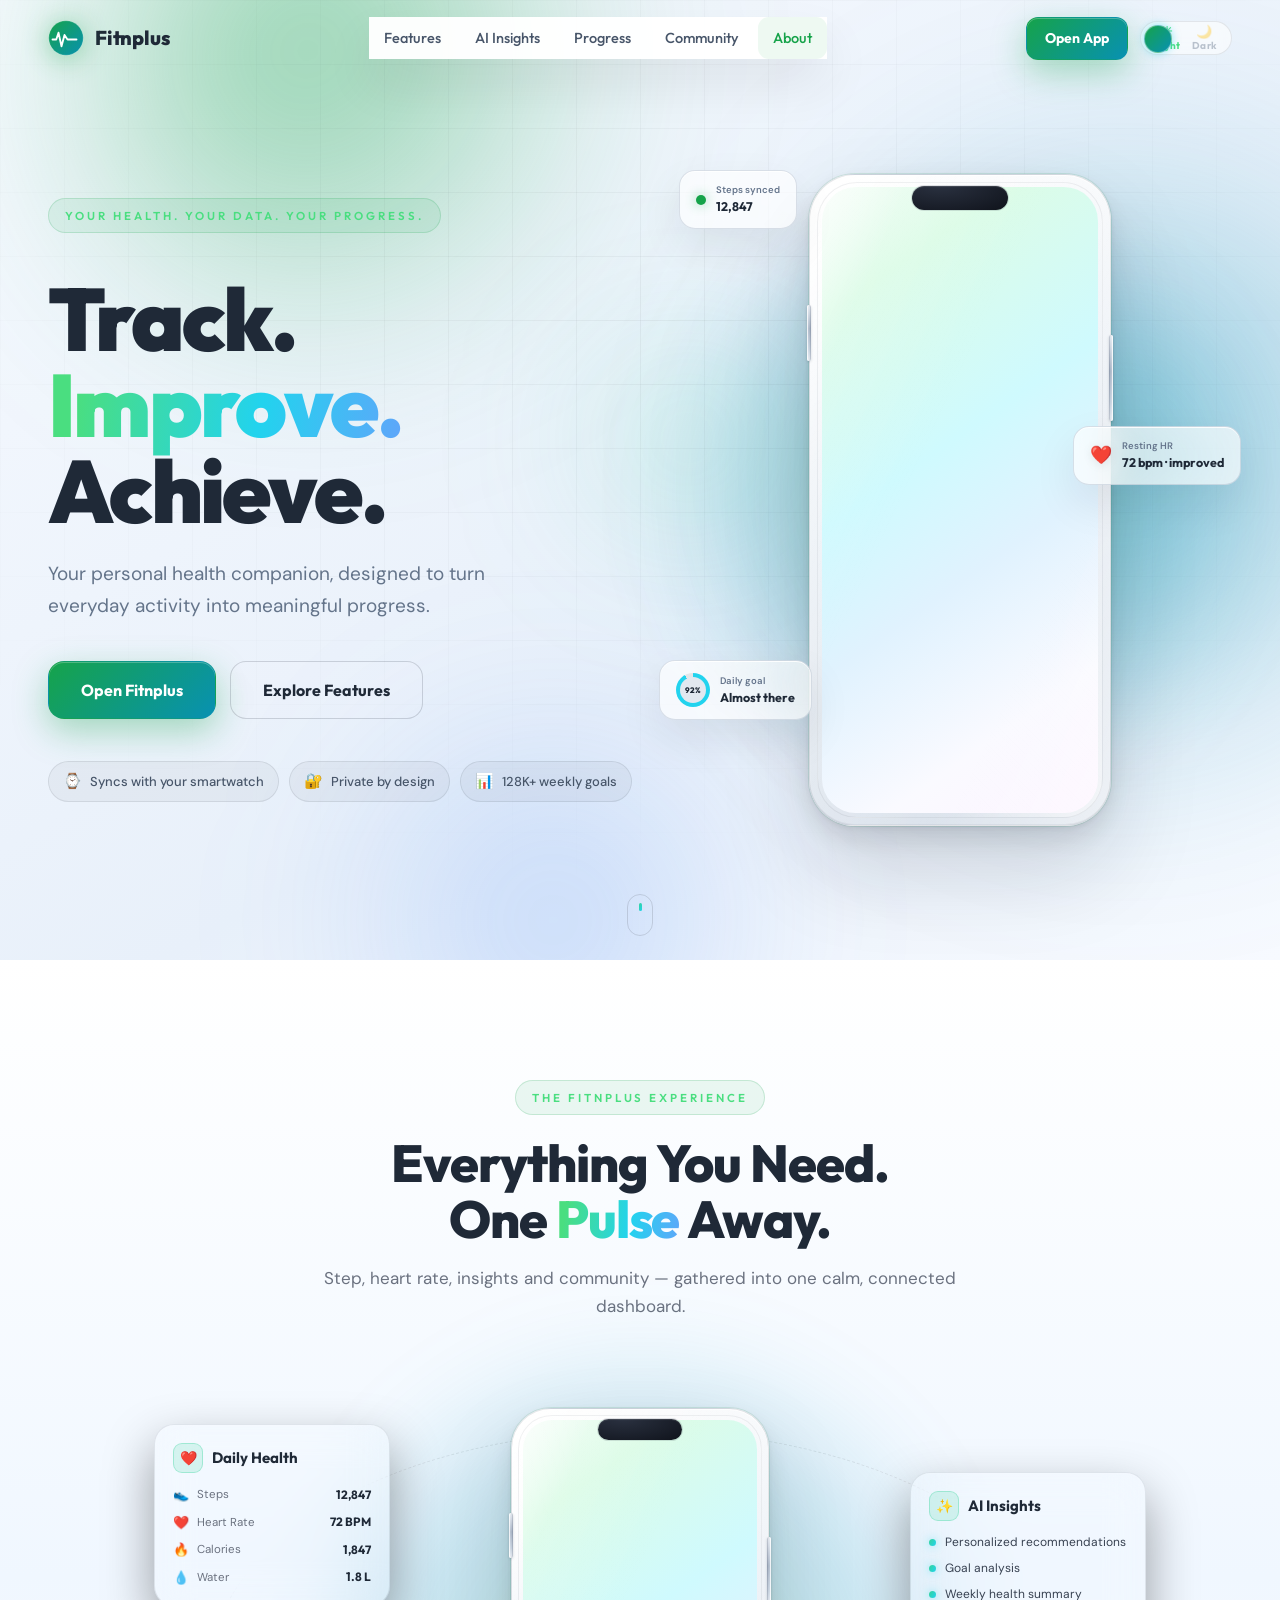
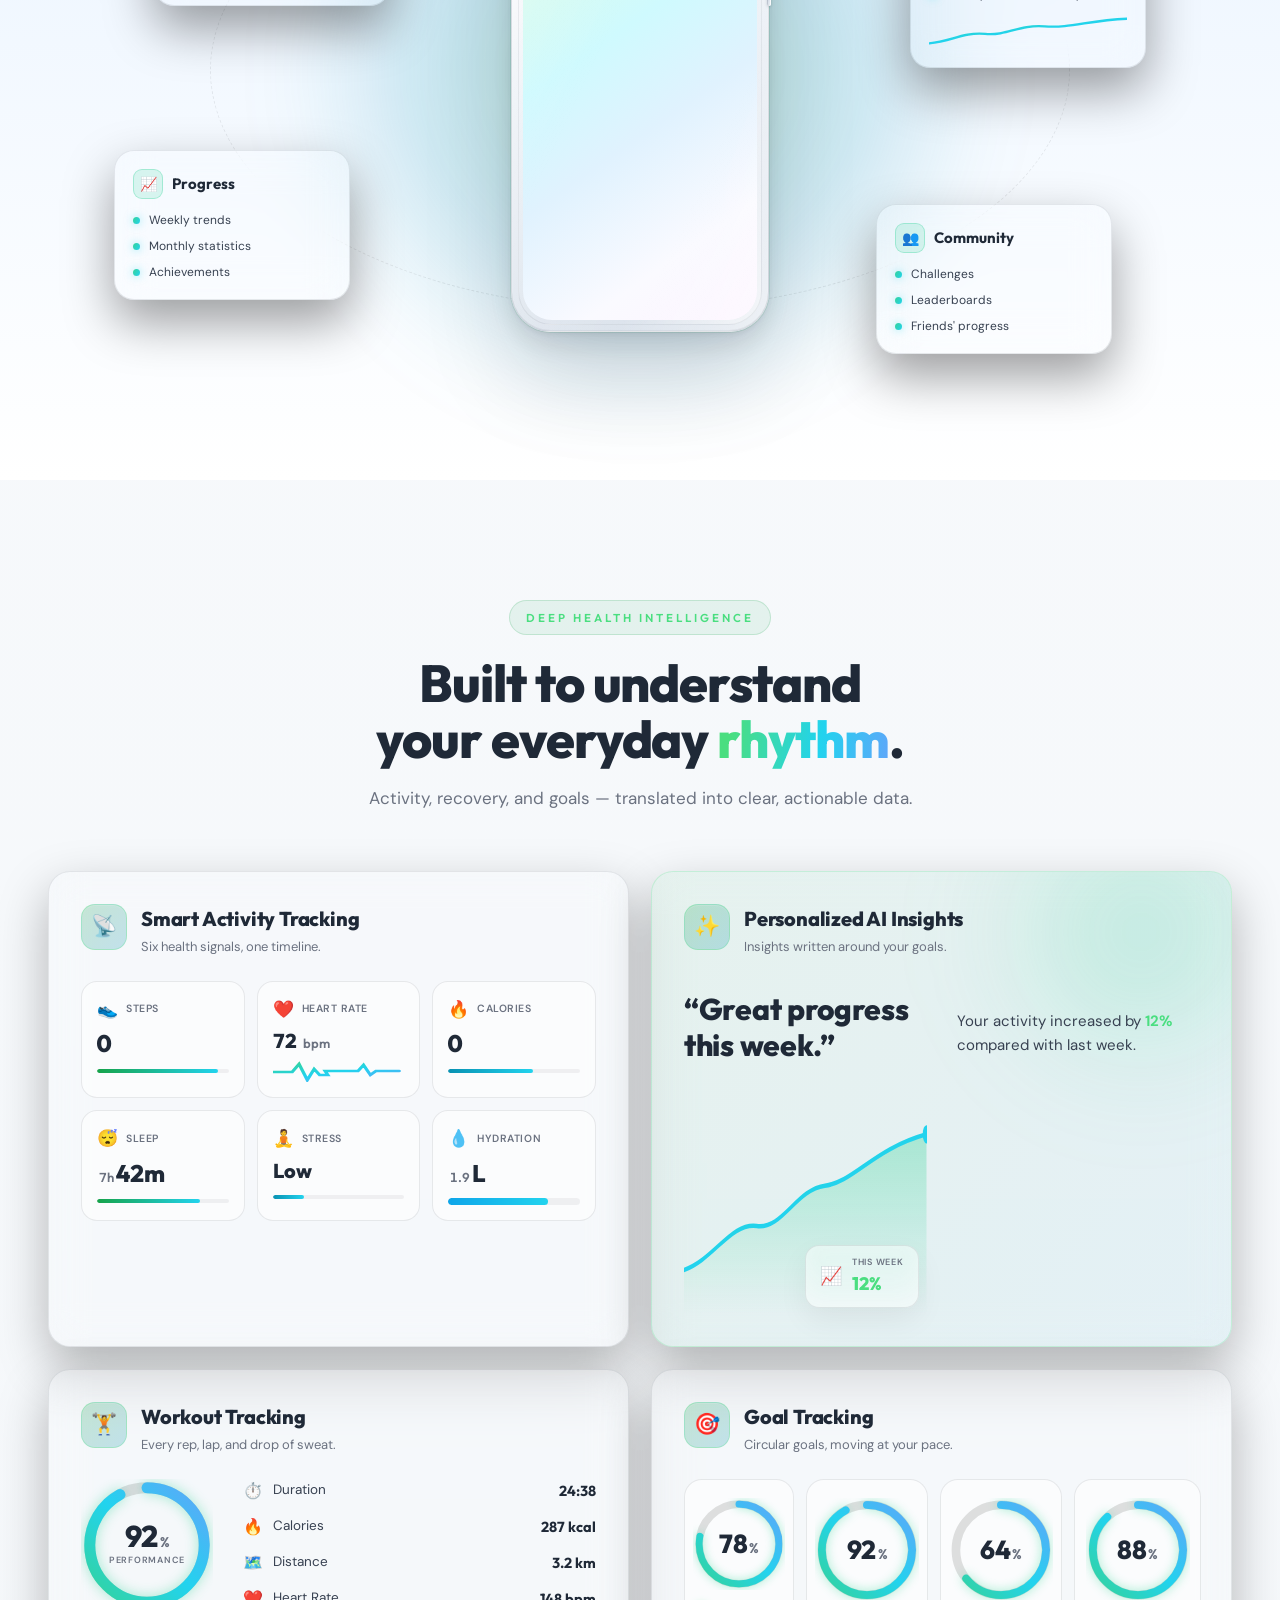
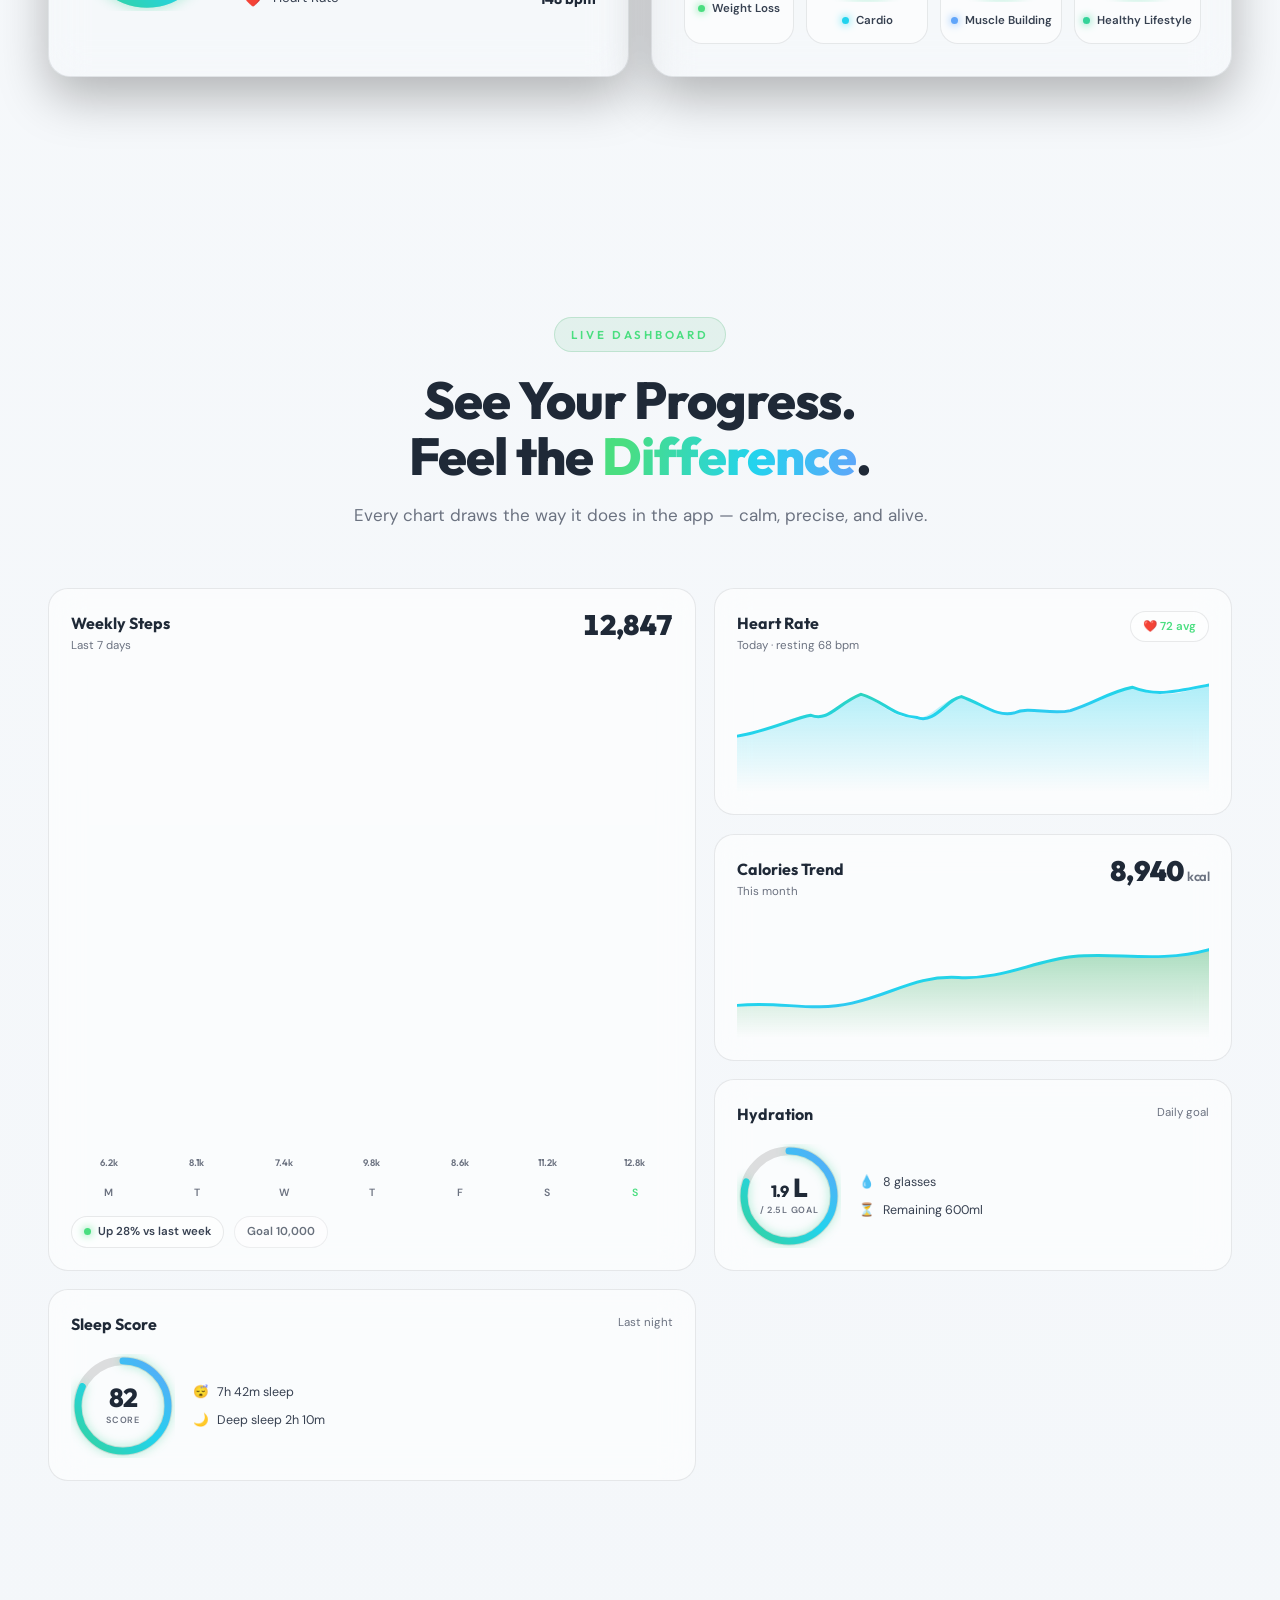
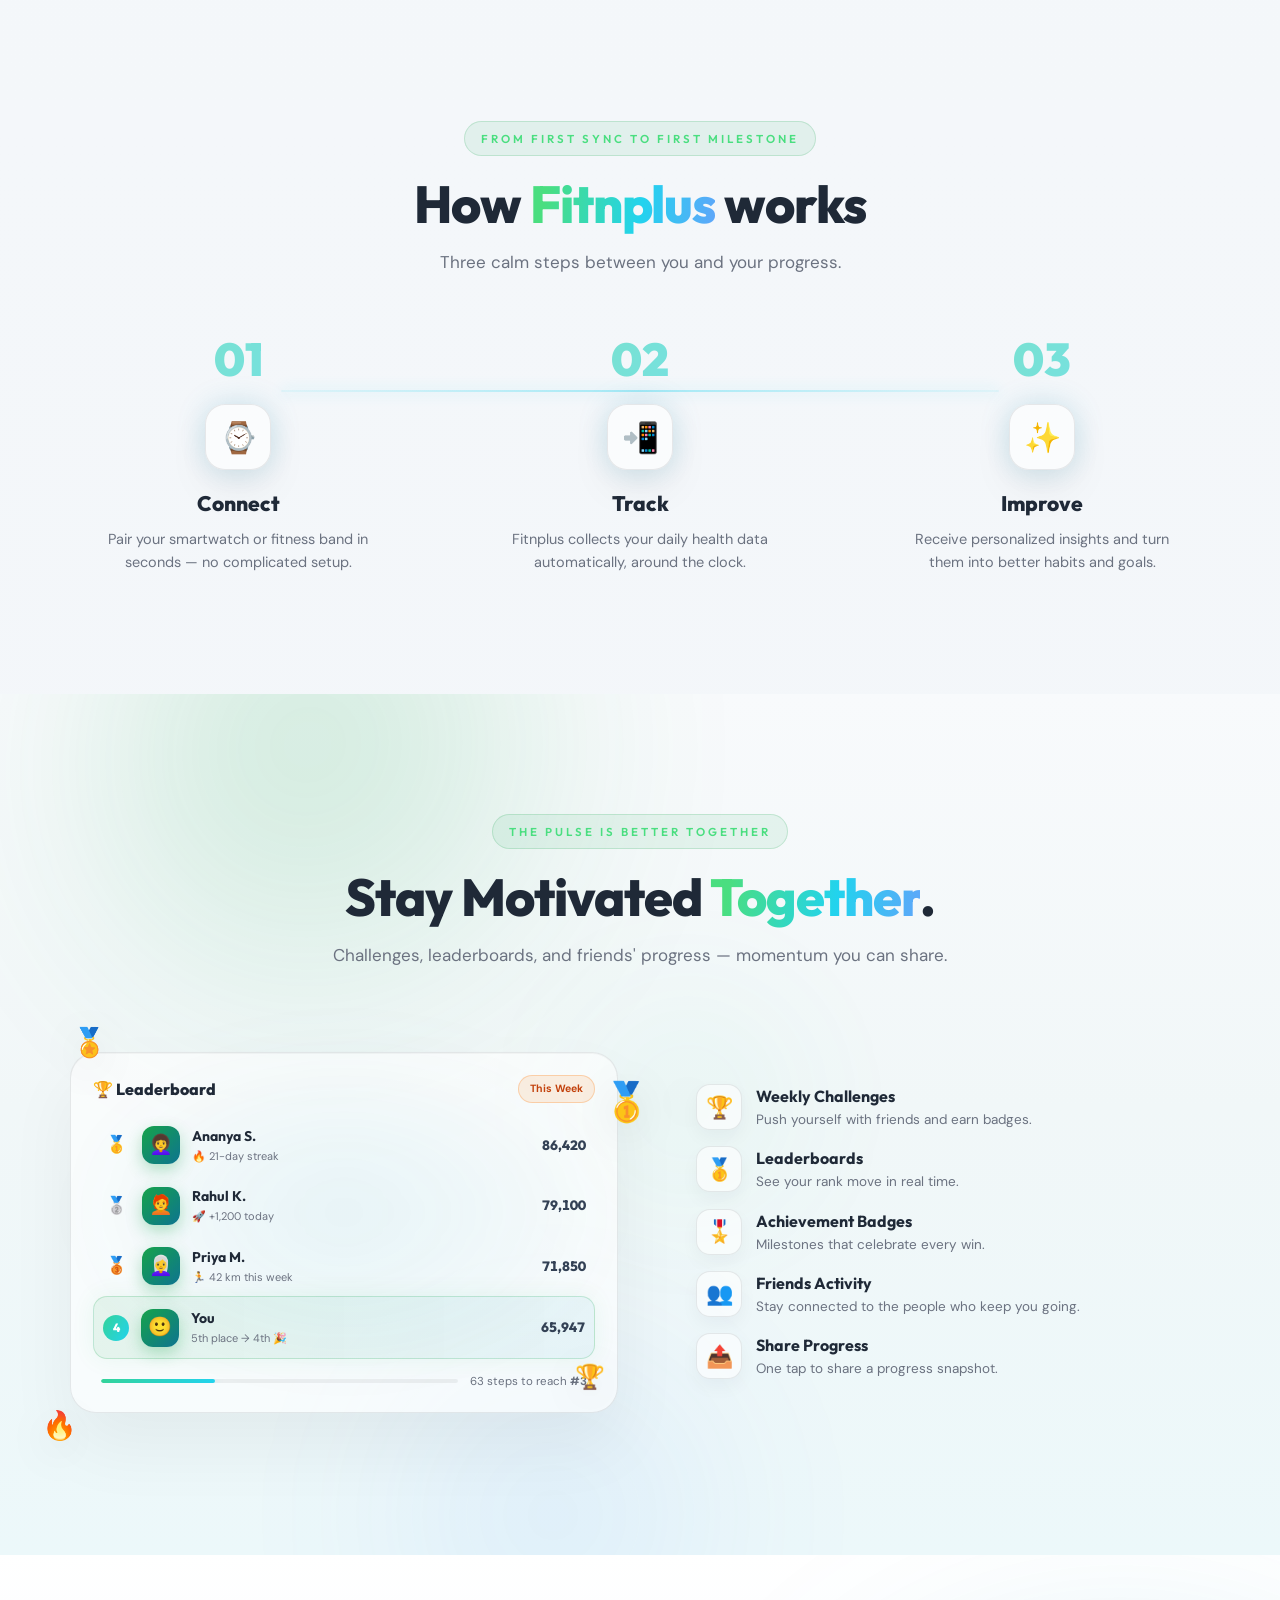
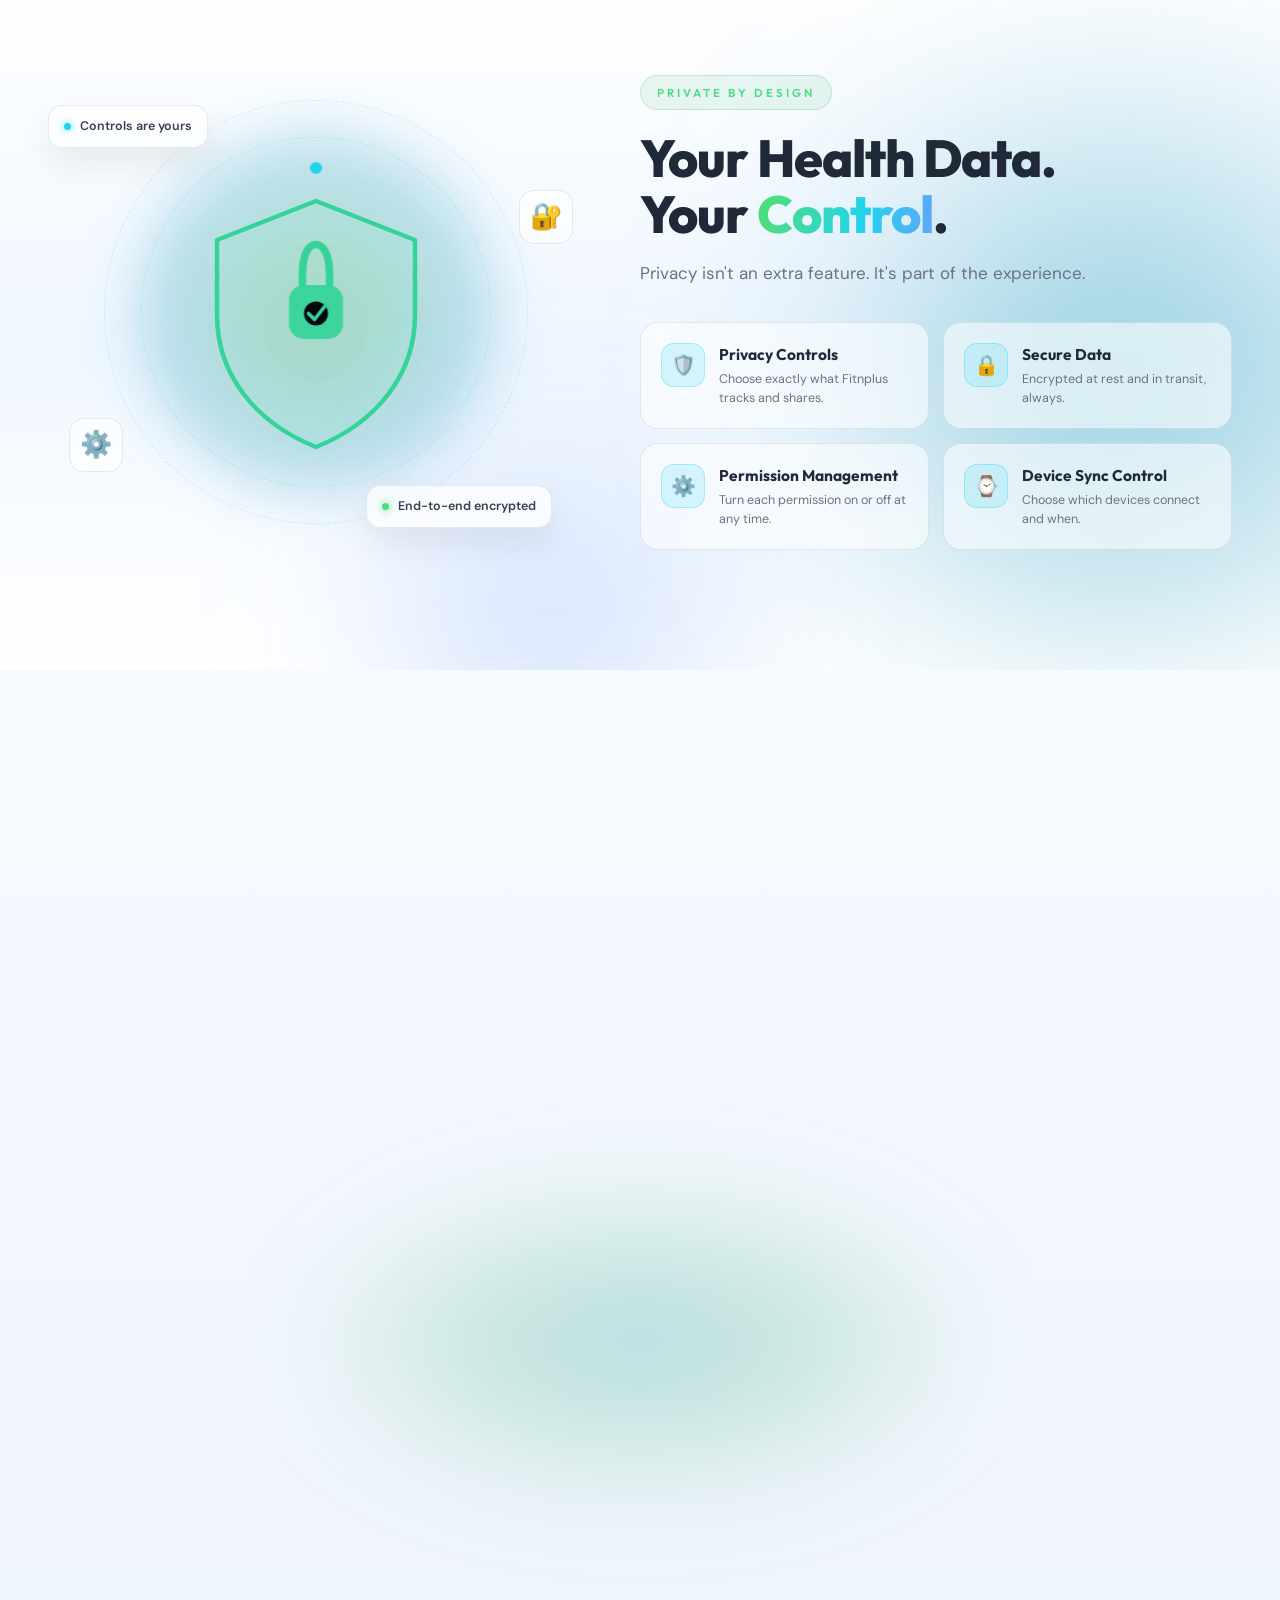
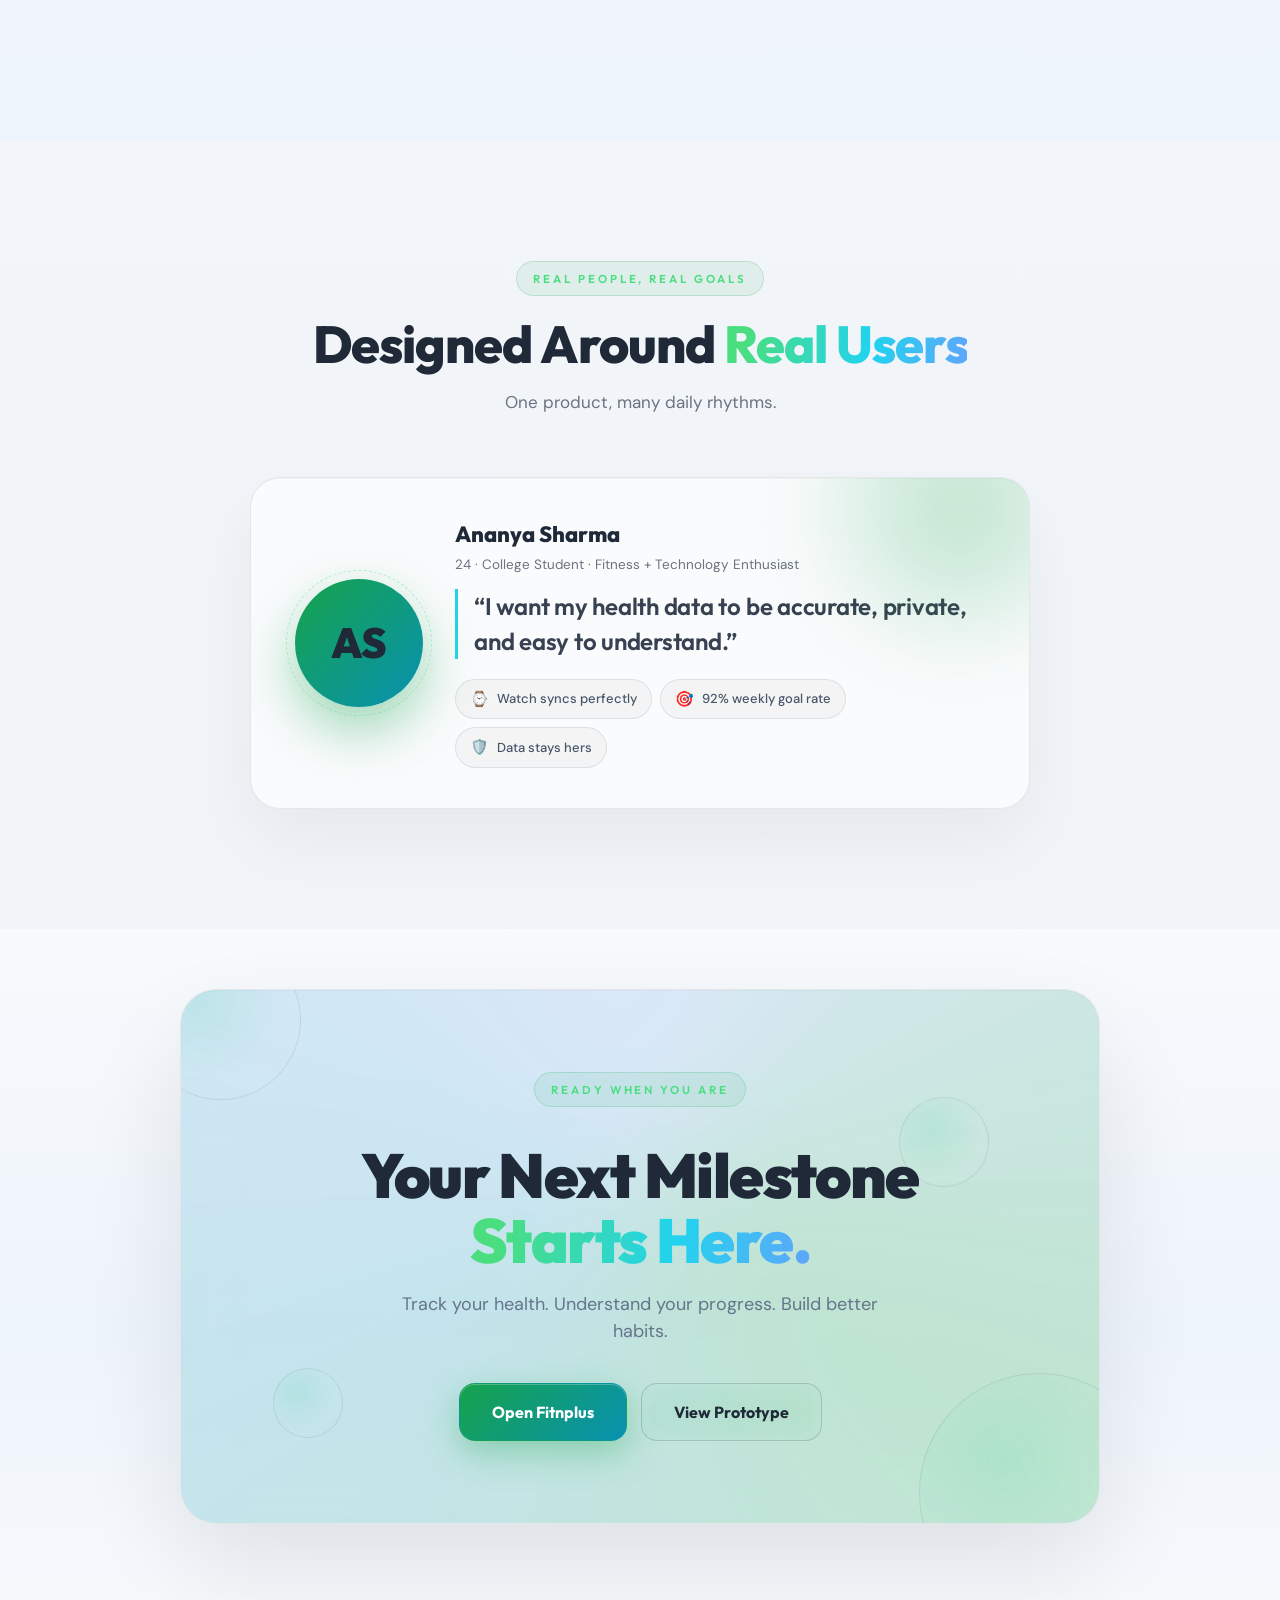
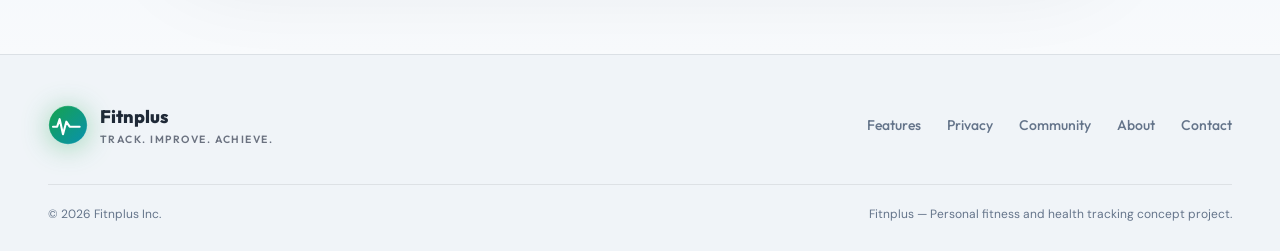
==== commit b84ddf92: "Embed live app in promo phones; prune static screen CSS/JS" ====
--- a/index.html
+++ b/index.html
@@ -1,4 +1,4 @@
-<!doctype html>
+﻿<!doctype html>
 <html lang="en">
 <head>
   <meta charset="UTF-8" />
@@ -123,104 +123,10 @@
           <div class="hero-phone-wrap reveal" style="--d:240ms">
             <div class="phone-glow" aria-hidden="true"></div>
 
-            <div class="phone">
-              <div class="screen screen-home">
-                <div class="screen-orbs" aria-hidden="true"></div>
-
-                <div class="ph-status">
-                  <span>9:41</span>
-                  <span class="ph-status-icons">󾓌 󾓍 󾓎</span>
-                </div>
-
-                <div class="ph-header">
-                  <div class="ph-avatar" aria-hidden="true">👩‍🦱</div>
-                  <div class="ph-ident">
-                    <div class="ph-hi">Good Morning 👋</div>
-                    <div class="ph-name">Ananya</div>
-                  </div>
-                  <div class="ph-streak">🔥 14 streak</div>
-                  <div class="ph-bell">🔔<span class="ph-bell-badge">4</span></div>
-                </div>
-
-                <div class="ph-card ph-steps">
-                  <div class="ph-card-top">
-                    <div>
-                      <div class="ph-label">Today's Steps</div>
-                      <div class="ph-num ph-count" data-count="12847">0</div>
-                    </div>
-                    <div class="ph-tag">128% Goal</div>
-                  </div>
-                  <div class="ph-up">↑ 28% vs yesterday</div>
-                  <div class="ph-bars" data-bars>
-                    <div style="--h:48%"></div>
-                    <div style="--h:63%"></div>
-                    <div style="--h:58%"></div>
-                    <div style="--h:76%"></div>
-                    <div style="--h:67%"></div>
-                    <div style="--h:87%"></div>
-                    <div class="hot" style="--h:100%"></div>
-                  </div>
-                  <div class="ph-days"><span>M</span><span>T</span><span>W</span><span>T</span><span>F</span><span>S</span><span class="hot">S</span></div>
-                </div>
-
-                <div class="ph-row">
-                  <div class="ph-card ph-metric ph-metric--hr">
-                    <span class="ph-mt-ico" style="--ic:#F43F5E;--icb:rgba(244,63,94,0.16)">❤️</span>
-                    <div class="ph-mt-lbl">Heart Rate</div>
-                    <div class="ph-mt-val">72<span class="ph-unit">BPM</span></div>
-                    <div class="ph-mt-sub">Resting · Normal</div>
-                  </div>
-                  <div class="ph-card ph-metric ph-metric--cal">
-                    <span class="ph-mt-ico" style="--ic:#FB923C;--icb:rgba(251,146,60,0.16)">🔥</span>
-                    <div class="ph-mt-lbl">Calories</div>
-                    <div class="ph-mt-val">1,847<span class="ph-unit">kcal</span></div>
-                    <div class="ph-mt-sub">482 remaining</div>
-                  </div>
-                </div>
-
-                <div class="ph-row ph-row--3">
-                  <div class="ph-card ph-metric ph-metric--sm">
-                    <span class="ph-mt-ico" style="--ic:#22D3EE;--icb:rgba(34,211,238,0.16)">💧</span>
-                    <div class="ph-mt-lbl">Water</div>
-                    <div class="ph-mt-val ph-mt-val--sm">1.8<span class="ph-unit">L</span></div>
-                    <div class="ph-mt-sub">Goal: 2.5L</div>
-                  </div>
-                  <div class="ph-card ph-metric ph-metric--sm">
-                    <span class="ph-mt-ico" style="--ic:#A78BFA;--icb:rgba(167,139,250,0.16)">😴</span>
-                    <div class="ph-mt-lbl">Sleep</div>
-                    <div class="ph-mt-val ph-mt-val--sm">7.4<span class="ph-unit">hrs</span></div>
-                    <div class="ph-mt-sub">Deep 2.1h</div>
-                  </div>
-                  <div class="ph-card ph-metric ph-metric--sm">
-                    <span class="ph-mt-ico" style="--ic:#A3E635;--icb:rgba(163,230,53,0.16)">🧠</span>
-                    <div class="ph-mt-lbl">Stress</div>
-                    <div class="ph-mt-val ph-mt-val--sm">Low</div>
-                    <div class="ph-mt-sub">Score 24/100</div>
-                  </div>
-                </div>
-
-                <div class="ph-card ph-ai">
-                  <div class="ph-ai-head">
-                    <span class="ph-ai-icon" aria-hidden="true">✨</span>
-                    <span class="ph-ai-title">AI Insights</span>
-                    <span class="ph-chip">New</span>
-                  </div>
-                  <ul class="ph-ai-list">
-                    <li>Great progress this week! Hit step goal 5 days in a row.</li>
-                    <li>Heart rate improved by 8% — cardio sessions are working!</li>
-                    <li>Consider a rest day — recovery maximizes muscle gains.</li>
-                  </ul>
-                </div>
-
-                <div class="ph-fab" aria-hidden="true">+</div>
-
-                <div class="ph-nav">
-                  <div class="ph-tab active"><span>🏠</span>Home</div>
-                  <div class="ph-tab"><span>📊</span>Progress</div>
-                  <div class="ph-tab"><span>👥</span>Community</div>
-                  <div class="ph-tab"><span>👤</span>Account</div>
-                  <div class="ph-nav-ind" aria-hidden="true"></div>
-                </div>
+            <div class="phone" data-app="full">
+              <i class="phone-rail" aria-hidden="true"></i>
+              <div class="screen">
+                <iframe class="app-frame" src="https://rr188351.github.io/Fitnpulse-app/?embed=1&amp;screen=home" title="Fitnplus app — Home dashboard" loading="eager" referrerpolicy="no-referrer"></iframe>
               </div>
             </div>
 
@@ -298,50 +204,10 @@
           </div>
 
           <div class="showcase-phone reveal" style="--d:180ms">
-            <div class="phone phone-sm">
-              <div class="screen screen-sm">
-                <div class="screen-orbs" aria-hidden="true"></div>
-                <div class="ph-status"><span>9:41</span></div>
-                <div class="ph-screen-sm">
-                  <div class="sm-head">
-                    <span class="sm-title">Progress</span>
-                    <span class="sm-seg"><span>Week</span><span class="on">Month</span></span>
-                  </div>
-                  <div class="sm-stats">
-                    <div><b>24</b><small>Workouts</small></div>
-                    <div><b>19/30</b><small>Active Days</small></div>
-                    <div><b>9.8k</b><small>Avg Steps</small></div>
-                  </div>
-                  <div class="sm-card">
-                    <div class="sm-card-h"><b>Weight Trend</b><span>↓ 3.2 kg</span></div>
-                    <svg class="sm-chart" viewBox="0 0 300 96" preserveAspectRatio="none" aria-hidden="true">
-                      <defs>
-                        <linearGradient id="smFill" x1="0" y1="0" x2="0" y2="1">
-                          <stop offset="0" stop-color="#22D3EE" stop-opacity="0.35" />
-                          <stop offset="1" stop-color="#22D3EE" stop-opacity="0" />
-                        </linearGradient>
-                      </defs>
-                      <path d="M8 20.8 C34 23 46 25 55 27.2 C71 31 89 35 103 38.4 C119 42 136 44.5 150 46.4 C166 48.7 183 52.4 197 56 C213 59.8 229 62.6 245 65.6 C261 68.4 276 70.6 292 72 V88 H8 Z" fill="url(#smFill)" />
-                      <path pathLength="1" class="line-draw" d="M8 20.8 C34 23 46 25 55 27.2 C71 31 89 35 103 38.4 C119 42 136 44.5 150 46.4 C166 48.7 183 52.4 197 56 C213 59.8 229 62.6 245 65.6 C261 68.4 276 70.6 292 72" />
-                    </svg>
-                    <div class="sm-axis"><span>W1</span><span>W2</span><span>W3</span><span>W4</span><span>Now</span></div>
-                  </div>
-                  <div class="sm-card sm-bmi">
-                    <span class="sm-bmi-ico" aria-hidden="true">⚕️</span>
-                    <div><small>BMI Score</small><b>22.4</b></div>
-                    <span class="sm-chip">Normal Weight</span>
-                  </div>
-                  <div class="sm-card sm-ai">
-                    <b>✨ AI Monthly Summary</b>
-                    <p>Outstanding month! 19/30 step goals hit and resting HR improved by 8&nbsp;BPM.</p>
-                  </div>
-                </div>
-                <div class="ph-nav">
-                  <div class="ph-tab"><span>🏠</span>Home</div>
-                  <div class="ph-tab active"><span>📊</span>Progress</div>
-                  <div class="ph-tab"><span>👥</span>Community</div>
-                  <div class="ph-tab"><span>👤</span>Account</div>
-                </div>
+            <div class="phone phone-sm" data-app="sm">
+              <i class="phone-rail" aria-hidden="true"></i>
+              <div class="screen">
+                <iframe class="app-frame" src="https://rr188351.github.io/Fitnpulse-app/?embed=1&amp;screen=progress" title="Fitnplus app — Progress" loading="lazy" referrerpolicy="no-referrer"></iframe>
               </div>
             </div>
           </div>
@@ -794,84 +660,20 @@
 
             <!-- Dashboard · center focus -->
             <div class="device dev-front reveal" style="--d:140ms">
-              <div class="phone phone-tiny">
-                <div class="screen screen-tiny screen-tint-t">
-                  <div class="screen-orbs" aria-hidden="true"></div>
-                  <div class="ph-status"><span>9:41</span></div>
-                  <div class="dev-page">
-                    <div class="dev-head">
-                      <div class="ph-avatar ph-avatar-sm" aria-hidden="true">👩‍🦱</div>
-                      <div class="dev-head-txt"><span class="ph-hi">Good Morning 👋</span><span class="dev-name">Ananya</span></div>
-                      <span class="ph-streak">🔥 14</span>
-                      <span class="ph-bell">🔔<i class="ph-bell-badge">4</i></span>
-                    </div>
-                    <div class="ph-card ph-steps">
-                      <div class="ph-card-top">
-                        <div><div class="ph-label">Today's Steps</div><div class="dev-num ph-count" data-count="12847">0</div></div>
-                        <div class="ph-tag">128% Goal</div>
-                      </div>
-                      <div class="ph-bars" data-bars>
-                        <div style="--h:48%"></div><div style="--h:63%"></div><div style="--h:58%"></div>
-                        <div style="--h:76%"></div><div style="--h:67%"></div><div style="--h:87%"></div>
-                        <div class="hot" style="--h:100%"></div>
-                      </div>
-                    </div>
-                    <div class="ph-row">
-                      <div class="ph-card ph-metric ph-metric--sm"><span class="ph-mt-ico" style="--ic:#F43F5E;--icb:rgba(244,63,94,0.16)">❤️</span><div class="ph-mt-lbl">Heart Rate</div><div class="ph-mt-val ph-mt-val--sm">72<span class="ph-unit">BPM</span></div><div class="ph-mt-sub">Resting · Normal</div></div>
-                      <div class="ph-card ph-metric ph-metric--sm"><span class="ph-mt-ico" style="--ic:#FB923C;--icb:rgba(251,146,60,0.16)">🔥</span><div class="ph-mt-lbl">Calories</div><div class="ph-mt-val ph-mt-val--sm">1,847<span class="ph-unit">kcal</span></div><div class="ph-mt-sub">482 remaining</div></div>
-                    </div>
-                    <div class="ph-row ph-row--3">
-                      <div class="ph-card ph-metric ph-metric--xs"><span class="ph-mt-ico" style="--ic:#22D3EE;--icb:rgba(34,211,238,0.16)">💧</span><div class="ph-mt-lbl">Water</div><div class="ph-mt-val ph-mt-val--xs">1.8<span class="ph-unit">L</span></div></div>
-                      <div class="ph-card ph-metric ph-metric--xs"><span class="ph-mt-ico" style="--ic:#A78BFA;--icb:rgba(167,139,250,0.16)">😴</span><div class="ph-mt-lbl">Sleep</div><div class="ph-mt-val ph-mt-val--xs">7.4<span class="ph-unit">hrs</span></div></div>
-                      <div class="ph-card ph-metric ph-metric--xs"><span class="ph-mt-ico" style="--ic:#A3E635;--icb:rgba(163,230,53,0.16)">🧠</span><div class="ph-mt-lbl">Stress</div><div class="ph-mt-val ph-mt-val--xs">Low</div></div>
-                    </div>
-                    <div class="ph-card ph-ai ph-ai--sm">
-                      <div class="ph-ai-head">
-                        <span class="ph-ai-icon" aria-hidden="true">✨</span>
-                        <span class="ph-ai-title">AI Insights</span>
-                        <span class="ph-chip">New</span>
-                      </div>
-                      <ul class="ph-ai-list">
-                        <li>Great progress this week! Hit step goal 5 days in a row.</li>
-                      </ul>
-                    </div>
-                  </div>
-                  <div class="ph-fab ph-fab--sm" aria-hidden="true">+</div>
-                  <div class="ph-nav">
-                    <div class="ph-tab active"><span>🏠</span>Home</div>
-                    <div class="ph-tab"><span>📊</span>Progress</div>
-                    <div class="ph-tab"><span>👥</span>Community</div>
-                    <div class="ph-tab"><span>👤</span>Account</div>
-                    <div class="ph-nav-ind" aria-hidden="true"></div>
-                  </div>
+              <div class="phone phone-tiny" data-app="tiny">
+                <i class="phone-rail" aria-hidden="true"></i>
+                <div class="screen">
+                  <iframe class="app-frame" src="https://rr188351.github.io/Fitnpulse-app/?embed=1&amp;screen=home" title="Fitnplus app — Dashboard" loading="lazy" referrerpolicy="no-referrer"></iframe>
                 </div>
               </div>
               <div class="dev-tag">Dashboard</div>
             </div>
 <!-- Device · Workouts -->
             <div class="device dev-l1 reveal" style="--d:220ms">
-              <div class="phone phone-tiny">
-                <div class="screen screen-tiny screen-tint-l">
-                  <div class="screen-orbs" aria-hidden="true"></div>
-                  <div class="ph-status"><span>9:41</span></div>
-                  <div class="dev-page">
-                    <div class="dev-title">Workouts</div>
-                    <div class="dev-cats">
-                      <div class="dev-cat"><span>🏃</span>Running</div>
-                      <div class="dev-cat"><span>🏋️</span>Strength</div>
-                      <div class="dev-cat"><span>🧘</span>Yoga</div>
-                      <div class="dev-cat"><span>🚴</span>Cycling</div>
-                      <div class="dev-cat"><span>🏊</span>Swimming</div>
-                      <div class="dev-cat"><span>🥊</span>Sports</div>
-                    </div>
-                    <div class="dev-btn">▶ Start Quick Workout</div>
-                  </div>
-                  <div class="ph-nav">
-                    <div class="ph-tab active"><span>🏠</span>Home</div>
-                    <div class="ph-tab"><span>📊</span>Progress</div>
-                    <div class="ph-tab"><span>👥</span>Community</div>
-                    <div class="ph-tab"><span>👤</span>Account</div>
-                  </div>
+              <div class="phone phone-tiny" data-app="tiny">
+                <i class="phone-rail" aria-hidden="true"></i>
+                <div class="screen">
+                  <iframe class="app-frame" src="https://rr188351.github.io/Fitnpulse-app/?embed=1&amp;screen=workouts" title="Fitnplus app — Workouts" loading="lazy" referrerpolicy="no-referrer"></iframe>
                 </div>
               </div>
               <div class="dev-tag">Workouts</div>
@@ -879,71 +681,20 @@
 
             <!-- Device · Activity Log -->
             <div class="device dev-l2 reveal" style="--d:300ms">
-              <div class="phone phone-tiny">
-                <div class="screen screen-tiny screen-tint-l">
-                  <div class="screen-orbs" aria-hidden="true"></div>
-                  <div class="ph-status"><span>9:41</span></div>
-                  <div class="dev-page">
-                    <div class="dev-title">Activity Log</div>
-                    <div class="dev-tabs"><span>Steps</span><span class="on">Heart Rate</span><span>Sleep</span></div>
-                    <svg class="dev-chart" viewBox="0 0 240 80" preserveAspectRatio="none" aria-hidden="true">
-                      <defs>
-                        <linearGradient id="devFill" x1="0" y1="0" x2="0" y2="1">
-                          <stop offset="0" stop-color="#22D3EE" stop-opacity="0.35" />
-                          <stop offset="1" stop-color="#22D3EE" stop-opacity="0" />
-                        </linearGradient>
-                      </defs>
-                      <path class="area-fill" d="M0 58 C20 50 34 62 54 44 C74 26 92 52 116 34 C140 16 160 40 184 22 C206 6 224 26 240 14 V80 H0 Z" fill="url(#devFill)" />
-                      <path pathLength="1" class="line-draw" d="M0 58 C20 50 34 62 54 44 C74 26 92 52 116 34 C140 16 160 40 184 22 C206 6 224 26 240 14" />
-                    </svg>
-                    <div class="dev-metrics">
-                      <div class="dev-m"><span>💓</span><b>72</b><i>Resting BPM</i></div>
-                      <div class="dev-m"><span>🔺</span><b>142</b><i>Peak BPM</i></div>
-                      <div class="dev-m"><span>📉</span><b>−8%</b><i>vs last week</i></div>
-                    </div>
-                  </div>
-                  <div class="ph-nav">
-                    <div class="ph-tab active"><span>🏠</span>Home</div>
-                    <div class="ph-tab"><span>📊</span>Progress</div>
-                    <div class="ph-tab"><span>👥</span>Community</div>
-                    <div class="ph-tab"><span>👤</span>Account</div>
-                  </div>
+              <div class="phone phone-tiny" data-app="tiny">
+                <i class="phone-rail" aria-hidden="true"></i>
+                <div class="screen">
+                  <iframe class="app-frame" src="https://rr188351.github.io/Fitnpulse-app/?embed=1&amp;screen=activity" title="Fitnplus app — Activity Log" loading="lazy" referrerpolicy="no-referrer"></iframe>
                 </div>
               </div>
               <div class="dev-tag">Activity Log</div>
             </div>
 <!-- Device · Progress Review -->
             <div class="device dev-r1 reveal" style="--d:260ms">
-              <div class="phone phone-tiny">
-                <div class="screen screen-tiny screen-tint-r">
-                  <div class="screen-orbs" aria-hidden="true"></div>
-                  <div class="ph-status"><span>9:41</span></div>
-                  <div class="dev-page">
-                    <div class="dev-head-row"><span class="dev-title">Progress</span><span class="dev-seg"><span>Week</span><span class="on">Month</span></span></div>
-                    <div class="dev-stats">
-                      <div class="dev-stat"><em>24</em><span>Workouts</span></div>
-                      <div class="dev-stat"><em>19/30</em><span>Active Days</span></div>
-                      <div class="dev-stat"><em>9.8k</em><span>Avg Steps</span></div>
-                    </div>
-                    <svg class="dev-chart" viewBox="0 0 240 80" preserveAspectRatio="none" aria-hidden="true">
-                      <defs>
-                        <linearGradient id="devFill2" x1="0" y1="0" x2="0" y2="1">
-                          <stop offset="0" stop-color="#22D3EE" stop-opacity="0.35" />
-                          <stop offset="1" stop-color="#22D3EE" stop-opacity="0" />
-                        </linearGradient>
-                      </defs>
-                      <path class="area-fill" d="M0 60 C24 56 40 40 60 42 C84 44 100 28 124 24 C148 22 168 20 190 16 C210 12 224 12 240 8 V80 H0 Z" fill="url(#devFill2)" />
-                      <path pathLength="1" class="line-draw" d="M0 60 C24 56 40 42 60 42 C84 44 100 28 124 24 C148 22 168 16 190 16 C210 12 224 12 240 8" />
-                    </svg>
-                    <div class="dev-ai-summary"><b>✨ AI Monthly Summary</b><span>Outstanding month — 19/30 step goals hit, resting HR improved by 8 BPM.</span></div>
-                    <div class="dev-badges"><span>🔥</span><span>👟</span><span>🏃</span><span class="locked">🧘</span></div>
-                  </div>
-                  <div class="ph-nav">
-                    <div class="ph-tab"><span>🏠</span>Home</div>
-                    <div class="ph-tab active"><span>📊</span>Progress</div>
-                    <div class="ph-tab"><span>👥</span>Community</div>
-                    <div class="ph-tab"><span>👤</span>Account</div>
-                  </div>
+              <div class="phone phone-tiny" data-app="tiny">
+                <i class="phone-rail" aria-hidden="true"></i>
+                <div class="screen">
+                  <iframe class="app-frame" src="https://rr188351.github.io/Fitnpulse-app/?embed=1&amp;screen=progress" title="Fitnplus app — Progress" loading="lazy" referrerpolicy="no-referrer"></iframe>
                 </div>
               </div>
               <div class="dev-tag">Progress Review</div>
@@ -951,25 +702,10 @@
 
             <!-- Device · Community -->
             <div class="device dev-r2 reveal" style="--d:340ms">
-              <div class="phone phone-tiny">
-                <div class="screen screen-tiny screen-tint-r">
-                  <div class="screen-orbs" aria-hidden="true"></div>
-                  <div class="ph-status"><span>9:41</span></div>
-                  <div class="dev-page">
-                    <div class="dev-head-row"><span class="dev-title">Community</span><span class="dev-join">+ Join</span></div>
-                    <div class="dev-challenge"><span class="ph-emoji">👟</span><div><b>Weekly 70K</b><i>3d left</i></div><em>72%</em></div>
-                    <div class="dev-challenge cyan"><span class="ph-emoji">💧</span><div><b>Hydration Month</b><i>18d left</i></div><em>54%</em></div>
-                    <div class="dev-lb-h">🏆 Leaderboard</div>
-                    <div class="dev-lb"><b>🥇 Ananya S.</b><em>86,420</em></div>
-                    <div class="dev-lb"><b>🥈 Rahul K.</b><em>84,110</em></div>
-                    <div class="dev-lb"><b>🥉 Priya M.</b><em>81,905</em></div>
-                  </div>
-                  <div class="ph-nav">
-                    <div class="ph-tab"><span>🏠</span>Home</div>
-                    <div class="ph-tab"><span>📊</span>Progress</div>
-                    <div class="ph-tab active"><span>👥</span>Community</div>
-                    <div class="ph-tab"><span>👤</span>Account</div>
-                  </div>
+              <div class="phone phone-tiny" data-app="tiny">
+                <i class="phone-rail" aria-hidden="true"></i>
+                <div class="screen">
+                  <iframe class="app-frame" src="https://rr188351.github.io/Fitnpulse-app/?embed=1&amp;screen=community" title="Fitnplus app — Community" loading="lazy" referrerpolicy="no-referrer"></iframe>
                 </div>
               </div>
               <div class="dev-tag">Community</div>
@@ -977,35 +713,10 @@
 
             <!-- Device · Profile -->
             <div class="device dev-r3 reveal" style="--d:400ms">
-              <div class="phone phone-tiny">
-                <div class="screen screen-tiny screen-tint-r">
-                  <div class="screen-orbs" aria-hidden="true"></div>
-                  <div class="ph-status"><span>9:41</span></div>
-                  <div class="dev-page">
-                    <div class="dev-head-row"><span class="dev-title">Account</span><span class="dev-gear">⚙️</span></div>
-                    <div class="dev-profile">
-                      <div class="dev-avatar" aria-hidden="true">👩‍🦱</div>
-                      <b>Ananya Sharma</b>
-                      <span>ananya@fitpulse.app</span>
-                      <i class="dev-plan">⭐ FitPulse Pro</i>
-                    </div>
-                    <div class="dev-stats">
-                      <div class="dev-stat"><em class="ph-count" data-count="247">0</em><span>Workouts</span></div>
-                      <div class="dev-stat"><em>100🔥</em><span>Day Streak</span></div>
-                      <div class="dev-stat"><em>18</em><span>Badges</span></div>
-                    </div>
-                    <div class="dev-menu">
-                      <div class="dev-menurow"><span>✏️</span>Edit Profile<i>›</i></div>
-                      <div class="dev-menurow"><span>🎯</span>Goals &amp; Progress<i>›</i></div>
-                      <div class="dev-menurow"><span>⌚</span>Device Sync<i>›</i></div>
-                    </div>
-                  </div>
-                  <div class="ph-nav">
-                    <div class="ph-tab"><span>🏠</span>Home</div>
-                    <div class="ph-tab"><span>📊</span>Progress</div>
-                    <div class="ph-tab"><span>👥</span>Community</div>
-                    <div class="ph-tab active"><span>👤</span>Account</div>
-                  </div>
+              <div class="phone phone-tiny" data-app="tiny">
+                <i class="phone-rail" aria-hidden="true"></i>
+                <div class="screen">
+                  <iframe class="app-frame" src="https://rr188351.github.io/Fitnpulse-app/?embed=1&amp;screen=account" title="Fitnplus app — Account" loading="lazy" referrerpolicy="no-referrer"></iframe>
                 </div>
               </div>
               <div class="dev-tag">Account</div>
--- a/css/styles.css
+++ b/css/styles.css
@@ -273,206 +273,95 @@
 }
 .hero-scroll span { width: 3px; height: 8px; border-radius: 3px; background: var(--grad-bright); animation: scroll-dot 1.8s ease-in-out infinite; }
 /* ---------- Phone frame ---------- */
+/* ── Phone frame ──────────────────────────────────────────────
+   Ported from the case-study master device (.phn in mobilecase.css)
+   so the promo phones and the case-study phones are the same object:
+   a two-layer metal body (a 112° edge-light sweep over a 155° barrel
+   gradient), a four-part contact shadow, an inner bezel seam and a
+   glass-front specular sheen. The hardware is CONSTANT across themes
+   in the case study; here it re-tints for light so the phone still
+   reads as a physical object on a pale page.
+   ::before = bezel seam + sheen, ::after = dynamic island, and the
+   physical side buttons come from the .phone-rail child. */
 .phone {
-  width: 302px; height: 652px; border-radius: 52px; flex-shrink: 0; position: relative;
-  background: linear-gradient(180deg, #1b2531, #12161f 72%, #0f131b);
-  padding: 10px; box-shadow:
-    0 46px 100px rgba(0, 0, 0, 0.62),
-    0 0 0 1px rgba(255, 255, 255, 0.09),
-    inset 0 1px 1px rgba(255, 255, 255, 0.14);
-}
+  --rail-t: 130px; --rail-h: 56px;      /* left  (volume)      */
+  --rail-t2: 160px; --rail-h2: 86px;    /* right (side button) */
+  --screen-w: 276;                      /* 302 - 2(border) - 2(12px inset) */
+  width: 302px; height: 652px; border-radius: 46px; flex-shrink: 0;
+  position: relative; padding: 12px;
+  border: 1px solid rgba(255, 255, 255, 0.12);
+  background:
+    linear-gradient(112deg, rgba(255, 255, 255, 0.10) 0%, rgba(255, 255, 255, 0) 22%, rgba(255, 255, 255, 0) 68%, rgba(255, 255, 255, 0.05) 100%),
+    linear-gradient(155deg, #20242b 0%, #0c0f14 48%, #05070a 100%);
+  box-shadow:
+    0 44px 90px rgba(0, 0, 0, 0.62),
+    0 12px 28px rgba(0, 0, 0, 0.45),
+    0 2px 6px rgba(0, 0, 0, 0.5),
+    0 0 0 1px rgba(52, 211, 153, 0.08),
+    inset 0 1px 1px rgba(255, 255, 255, 0.12),
+    inset 0 -1px 0 rgba(0, 0, 0, 0.4);
+  transform-style: preserve-3d;
+}
+/* inner bezel seam + glass-front specular sheen (top-left key light with a
+   faint bottom-right return) — one layer, matching .phn::before/::after */
+.phone::before {
+  content: ""; position: absolute; inset: 7px; border-radius: 40px; pointer-events: none; z-index: 55;
+  border: 1px solid rgba(255, 255, 255, 0.06);
+  background: linear-gradient(115deg, rgba(255, 255, 255, 0.085) 0%, rgba(255, 255, 255, 0.02) 16%, rgba(255, 255, 255, 0) 40%, rgba(255, 255, 255, 0) 74%, rgba(255, 255, 255, 0.04) 100%);
+}
+/* dynamic island — floats over the display, above the glass layers */
 .phone::after {
-  content: ""; position: absolute; top: 9px; left: 50%; transform: translateX(-50%);
-  width: 116px; height: 28px; background: #04060b; border-radius: 18px; z-index: 60;
-  box-shadow: inset 0 1px 2px rgba(255, 255, 255, 0.06);
+  content: ""; position: absolute; top: 11px; left: 50%; transform: translateX(-50%);
+  width: 96px; height: 24px; border-radius: 13px; z-index: 60;
+  background: radial-gradient(ellipse at 30% 0%, #13151a, #050609 90%);
+  box-shadow: inset 0 1px 1px rgba(255, 255, 255, 0.08), 0 0 0 1px rgba(255, 255, 255, 0.05);
+}
+/* physical side buttons — titanium rail, sits just proud of the frame */
+.phone-rail { position: absolute; inset: 0; border-radius: inherit; pointer-events: none; z-index: 3; }
+.phone-rail::before, .phone-rail::after {
+  content: ""; position: absolute; width: 4px; border-radius: 3px;
+  background: linear-gradient(180deg, #3d434b, #14161a 42%, #23272d 78%, #3a4046);
+  box-shadow: inset 1px 0 1px rgba(255, 255, 255, 0.22), inset -1px 0 1px rgba(0, 0, 0, 0.55), 0 1px 3px rgba(0, 0, 0, 0.5);
+}
+.phone-rail::before { top: var(--rail-t); left: -3px; height: var(--rail-h); }
+.phone-rail::after {
+  top: var(--rail-t2); right: -3px; height: var(--rail-h2);
+  box-shadow: inset -1px 0 1px rgba(255, 255, 255, 0.18), inset 1px 0 1px rgba(0, 0, 0, 0.55), 0 1px 3px rgba(0, 0, 0, 0.5);
 }
 .screen {
-  position: absolute; inset: 12px; border-radius: 42px; overflow: hidden; z-index: 1;
+  position: absolute; inset: 12px; border-radius: 34px; overflow: hidden; z-index: 1;
   background: linear-gradient(160deg, #0b1622 0%, #0a151f 32%, #0b1220 60%, #0d101f 100%);
   display: flex; flex-direction: column;
 }
-.screen-orbs { position: absolute; inset: 0; pointer-events: none; overflow: hidden; z-index: 0; }
-.screen-orbs::before, .screen-orbs::after {
-  content: ""; position: absolute; border-radius: 50%; filter: blur(46px);
-}
-/* At full phone size these orbs read as ambient depth. Inside a 200px
-   wide tiny screen a 240px orb covers the entire viewport and tints
-   every card green, which is what made this row look nothing like the
-   app. Scale them to the tiny frame and ease the alpha so the cards
-   keep their real fill colour. */
-.screen-orbs::before { width: 150px; height: 150px; top: -40px; right: -50px; background: radial-gradient(circle, rgba(22, 163, 74, 0.22), transparent 70%); }
-.screen-orbs::after { width: 140px; height: 140px; bottom: 18%; left: -56px; background: radial-gradient(circle, rgba(8, 145, 178, 0.18), transparent 70%); }
-.screen-tiny .screen-orbs::before { width: 150px; height: 150px; }
-.screen-tiny .screen-orbs::after { width: 140px; height: 140px; }
-
-/* ---- phone atoms ---- */
-.ph-status {
-  display: flex; justify-content: space-between; align-items: center;
-  padding: 22px 22px 0; font-size: 12px; font-weight: 600; color: #8fa0b6;
-  letter-spacing: 0.3px; position: relative; z-index: 1; flex-shrink: 0;
-}
-.ph-header { display: flex; align-items: center; gap: 10px; padding: 14px 22px 0; position: relative; z-index: 1; }
-.ph-avatar {
-  width: 42px; height: 42px; border-radius: 50%; background: var(--grad); flex-shrink: 0;
-  display: flex; align-items: center; justify-content: center; font-size: 21px;
-  box-shadow: 0 6px 18px rgba(22, 163, 74, 0.4);
-}
-.ph-ident { flex: 1; min-width: 0; }
-.ph-hi { font-size: 10px; color: var(--muted); font-weight: 600; }
-.ph-name { font-size: 16px; font-weight: 800; font-family: var(--font-head); color: #edf3fb; }
-.ph-streak { font-size: 10.5px; font-weight: 700; color: #fb923c; background: rgba(251, 146, 60, 0.1); border: 1px solid rgba(251, 146, 60, 0.28); padding: 5px 9px; border-radius: 10px; white-space: nowrap; }
-.ph-bell { width: 32px; height: 32px; border-radius: 10px; background: rgba(255, 255, 255, 0.05); border: 1px solid var(--border); display: flex; align-items: center; justify-content: center; font-size: 15px; position: relative; }
-.ph-bell-badge { position: absolute; top: -5px; right: -5px; width: 15px; height: 15px; border-radius: 50%; background: #dc2626; color: #fff; font-size: 8px; font-weight: 800; display: flex; align-items: center; justify-content: center; border: 1.5px solid #0a111c; }
-
-.ph-card {
-  background: rgba(255, 255, 255, 0.05);
-  backdrop-filter: blur(12px); -webkit-backdrop-filter: blur(12px);
-  border: 1px solid var(--border); border-radius: 18px; padding: 13px 14px;
-  position: relative; z-index: 1;
-}
-.ph-steps { margin: 12px 16px 0; }
-.ph-card-top { display: flex; justify-content: space-between; align-items: flex-start; gap: 8px; }
-.ph-label { font-size: 10px; color: var(--muted); font-weight: 600; letter-spacing: 0.02em; }
-.ph-num { font-family: var(--font-head); font-weight: 900; font-size: 25px; color: #f2f7fb; letter-spacing: -0.02em; line-height: 1.12; font-variant-numeric: tabular-nums; }
-.ph-inline { font-size: 19px; }
-.ph-unit { font-size: 11px; font-weight: 600; color: var(--muted); margin-left: 5px; }
-.ph-tag { font-size: 9px; font-weight: 700; color: var(--g-soft); background: rgba(74, 222, 128, 0.1); border: 1px solid rgba(74, 222, 128, 0.26); border-radius: 100px; padding: 4px 9px; white-space: nowrap; }
-.ph-up { font-size: 10px; color: var(--g-bright); font-weight: 600; margin: 3px 0 9px; }
-.ph-bars { display: flex; gap: 6px; height: 40px; align-items: flex-end; position: relative; z-index: 1; }
-.ph-bars > div {
-  flex: 1; height: 0; border-radius: 4px 4px 0 0;
-  background: rgba(22, 163, 74, 0.3);
-  transition: height 0.9s var(--ease);
-}
-.ph-bars > div.hot { background: linear-gradient(180deg, #34D399, #0891B2); box-shadow: 0 0 14px rgba(34, 211, 238, 0.4); }
-[data-bars].in-view > div { height: var(--h, 60%); }
-[data-bars].in-view > div:nth-child(1) { transition-delay: 0.08s; }
-[data-bars].in-view > div:nth-child(2) { transition-delay: 0.14s; }
-[data-bars].in-view > div:nth-child(3) { transition-delay: 0.2s; }
-[data-bars].in-view > div:nth-child(4) { transition-delay: 0.26s; }
-[data-bars].in-view > div:nth-child(5) { transition-delay: 0.32s; }
-[data-bars].in-view > div:nth-child(6) { transition-delay: 0.38s; }
-[data-bars].in-view > div:nth-child(7) { transition-delay: 0.44s; }
-html:not(.js) [data-bars] > div { height: var(--h, 60%); }
-.ph-days { display: flex; justify-content: space-between; margin-top: 5px; font-size: 8.5px; color: #6d7d92; font-weight: 600; letter-spacing: 0.05em; position: relative; z-index: 1; }
-.ph-days .hot { color: var(--g-soft); }
-.ph-row { display: flex; gap: 8px; padding: 0 16px; margin-top: 8px; position: relative; z-index: 1; }
-.ph-row > .ph-card { flex: 1; }
-.ph-card-head { display: flex; align-items: center; gap: 6px; margin-bottom: 5px; }
-.ph-pulse { width: 7px; height: 7px; border-radius: 50%; background: var(--c-bright); box-shadow: 0 0 8px var(--c-bright); animation: hr-pulse 1.6s ease-in-out infinite; display: inline-block; }
-.ph-emoji { font-size: 11px; line-height: 1; }
-/* ---- metric cards (heart rate / calories / water / sleep / stress) ----
-   The real app renders every metric the same way: a tinted icon tile on
-   top, then the label, then the value + unit, then a muted sub-line
-   ("Resting · Normal", "482 remaining", "Goal: 2.5L"). Heart Rate and
-   Calories sit two-up; Water / Sleep / Stress sit three-up below them.
-   --ic / --icb carry the per-metric accent from the markup.            */
-.ph-metric { display: flex; flex-direction: column; align-items: flex-start; }
-.ph-mt-ico {
-  width: 30px; height: 30px; border-radius: 10px; margin-bottom: 7px;
-  display: flex; align-items: center; justify-content: center;
-  font-size: 15px; flex-shrink: 0;
-  background: var(--icb, rgba(52, 211, 153, 0.12));
-  border: 1px solid color-mix(in srgb, var(--ic, #22D3EE) 28%, transparent);
-}
-.ph-mt-lbl { font-size: 10px; color: var(--muted); font-weight: 600; }
-.ph-mt-val {
-  font-family: var(--font-head); font-weight: 800; font-size: 19px;
-  color: #f2f7fb; letter-spacing: -0.02em; line-height: 1.15;
-  font-variant-numeric: tabular-nums;
-}
-.ph-mt-val .ph-unit { font-size: 10.5px; font-weight: 600; margin-left: 3px; }
-.ph-mt-sub { font-size: 9px; color: #6d7d92; font-weight: 500; margin-top: 2px; }
-.ph-row--3 > .ph-card { min-width: 0; padding: 10px 9px; }
-.ph-mt-val--sm { font-size: 16px; }
-.ph-metric--sm .ph-mt-ico { width: 24px; height: 24px; border-radius: 8px; font-size: 12px; margin-bottom: 5px; }
-.ph-metric--sm .ph-mt-val { font-size: 16px; }
-.ph-mt-val--xs { font-size: 14px; }
-.ph-metric--xs { padding: 8px 7px; }
-.ph-metric--xs .ph-mt-ico { width: 20px; height: 20px; border-radius: 7px; font-size: 10px; margin-bottom: 4px; }
-.ph-metric--xs .ph-mt-lbl { font-size: 9px; }
-.ph-metric--xs .ph-mt-val { font-size: 13px; }
-
-/* ---- AI Insights card --------------------------------------------
-   The app shows this as a full-width card with a green left rule, the
-   "New" pill, and one bulleted insight per line. */
-.ph-ai { margin: 10px 16px 0; border-left: 2px solid var(--g-bright); }
-.ph-ai--sm { margin: 9px 12px 0; }
-.ph-ai-head { display: flex; align-items: center; gap: 6px; margin-bottom: 6px; }
-.ph-ai-icon { width: 22px; height: 22px; border-radius: 7px; display: inline-flex; align-items: center; justify-content: center; font-size: 12px; flex-shrink: 0; background: rgba(34, 211, 238, 0.12); border: 1px solid rgba(34, 211, 238, 0.22); }
-.ph-ai-title { font-family: var(--font-head); font-size: 12px; font-weight: 800; color: #f2f7fb; }
-.ph-chip { font-size: 8.5px; font-weight: 800; color: var(--c-bright); background: rgba(34, 211, 238, 0.1); border: 1px solid rgba(34, 211, 238, 0.28); border-radius: 100px; padding: 2px 7px; white-space: nowrap; }
-.ph-ai-list { list-style: none; display: flex; flex-direction: column; gap: 4px; }
-.ph-ai-list li { position: relative; padding-left: 12px; font-size: 10.5px; line-height: 1.45; color: var(--text-2); }
-.ph-ai-list li::before { content: ""; position: absolute; left: 0; top: 5px; width: 5px; height: 5px; border-radius: 50%; background: var(--g-bright); }
-
-/* ---- quick-log FAB (real app floats it above the tab bar) ---- */
-.ph-fab {
-  position: absolute; right: 16px; bottom: 74px; z-index: 6;
-  width: 42px; height: 42px; border-radius: 50%;
-  display: flex; align-items: center; justify-content: center;
-  font-size: 22px; font-weight: 300; line-height: 1;
-  color: #fff; background: linear-gradient(135deg, #16A34A, #0E7490);
-  border: 1px solid rgba(74, 222, 128, 0.4);
-  box-shadow: 0 10px 26px rgba(22, 163, 74, 0.45);
-}
-.ph-fab--sm { width: 30px; height: 30px; font-size: 16px; right: 12px; bottom: 54px; }
-
-/* NOTE: the previous single-line .ph-ai / .ph-ai-icon / .ph-ai-body /
-   .ph-ai-text / .ph-pill rules (a compact icon + sentence + delta chip)
-   were removed. The app renders AI Insights as a full-width card with a
-   green left rule, a "New" pill and one bulleted insight per line, so
-   the atoms above (.ph-ai, .ph-ai-head, .ph-ai-title, .ph-chip,
-   .ph-ai-list) replace them outright. */
-
-.ph-nav {
-  position: absolute; bottom: 0; left: 0; right: 0; z-index: 5;
-  display: flex; justify-content: space-around; align-items: flex-end;
-  padding: 12px 8px 20px;
-  background: rgba(9, 14, 23, 0.84);
-  backdrop-filter: blur(16px); -webkit-backdrop-filter: blur(16px);
-  border-top: 1px solid var(--border);
-}
-.ph-tab { display: flex; flex-direction: column; align-items: center; gap: 3px; font-size: 8.5px; color: #6d7d92; font-weight: 600; position: relative; z-index: 2; font-family: var(--font-head); }
-.ph-tab span { font-size: 16px; line-height: 1; }
-.ph-tab.active { color: var(--g-soft); }
-.ph-nav-ind {
-  position: absolute; top: 0; height: 2.5px; border-radius: 0 0 4px 4px;
-  background: var(--grad-bright); box-shadow: 0 0 12px rgba(34, 211, 238, 0.55);
-  left: 9%; width: 16%; transition: left 0.3s ease;
-}
-
-/* ── Phone density tuning ─────────────────────────────────────────
-   Both frames now carry the app's real Home stack — header, steps
-   card, 2-up metrics, 3-up metrics, AI insights — above a tab bar,
-   and at 302×652 / 216×452 that stack no longer fit. These tighten
-   the atoms just enough for it to land above the tab bar, and the
-   header row is compacted so "Good Morning 👋" stays on one line the
-   way it does in the app instead of wrapping and stealing a row. */
-.ph-header { gap: 8px; padding: 12px 18px 0; }
-.ph-avatar { width: 36px; height: 36px; font-size: 18px; }
-.ph-hi { font-size: 9.5px; white-space: nowrap; overflow: hidden; text-overflow: ellipsis; }
-.ph-name { font-size: 15px; white-space: nowrap; }
-.ph-streak { font-size: 9.5px; padding: 4px 7px; }
-.ph-bell { width: 28px; height: 28px; border-radius: 9px; font-size: 13px; }
-.ph-card { padding: 10px 12px; }
-.ph-bars { height: 30px; }
-.ph-num { font-size: 22px; }
-.ph-up { margin: 3px 0 6px; }
-.ph-days { margin-top: 3px; }
-.ph-row { margin-top: 7px; }
-.ph-mt-ico { width: 25px; height: 25px; font-size: 13px; margin-bottom: 4px; }
-.ph-mt-val { font-size: 18px; }
-.ph-mt-sub { font-size: 8.5px; margin-top: 1px; }
-.ph-ai { margin-top: 8px; padding: 8px 10px; }
-.ph-ai-head { margin-bottom: 4px; }
-.ph-ai-icon { width: 20px; height: 20px; font-size: 11px; border-radius: 6px; }
-.ph-ai-title { font-size: 11.5px; }
-.ph-ai-list { gap: 3px; }
-.ph-ai-list li { font-size: 9.5px; line-height: 1.35; }
-.ph-fab { bottom: 70px; width: 38px; height: 38px; font-size: 20px; }
-/* the status bar inside the phone is already inset by the frame */
-.screen-home .ph-status, .screen-tiny .ph-status { padding-top: 18px; }
+/* ── Live app embed ────────────────────────────────────────────
+   Each phone hosts the real deployed PWA rather than a hand-built copy
+   of the UI, so the promo can never drift from the product and every
+   screen is genuinely interactive.
+
+   The app ships an embed presentation (/?embed=1) that lays itself out
+   at a fixed 430px design width and magnifies by max(1, innerWidth/430)
+   — it only ever scales UP. Our screens are all narrower than 430px, so
+   the iframe is given a full 430px of LAYOUT width (the app applies no
+   zoom of its own) and the whole frame is scaled down to the screen with
+   a transform. Sizing the iframe itself would not work: the app reads
+   innerWidth to pick its layout, so a narrow iframe would drop it into
+   its <768px branch and clip the design.
+
+   --screen-w is the inner display width in px — phone width minus its
+   border and its .screen inset — and is restated wherever a breakpoint
+   resizes the frame. The iframe height is divided by the same ratio so
+   the scaled result lands exactly on the screen: both axes use one
+   scale factor. An exact fit matters because the app pins its own
+   bottom nav to 100dvh, so any mismatch would clip that nav or leave a
+   gap under it. */
+.app-frame {
+  position: absolute; top: 0; left: 0;
+  width: 430px;
+  height: calc(100% * 430 / var(--screen-w));
+  transform: scale(calc(var(--screen-w) / 430));
+  transform-origin: 0 0;
+  border: 0; display: block; background: transparent;
+}
 
 /* Floating chips */
 .float-chip {
@@ -566,41 +455,18 @@
 .sc-mini-spark svg { width: 100%; height: 100%; }
 .showcase-phone { position: relative; z-index: 3; animation: float 6.5s ease-in-out infinite; }
 
-/* phone-sm variant — the app's Progress screen */
-.phone-sm { width: 258px; height: 524px; border-radius: 44px; }
-.phone-sm .screen { inset: 11px; border-radius: 34px; }
-.ph-screen-sm {
-  position: relative; z-index: 1; flex: 1; min-height: 0; overflow: hidden;
-  display: flex; flex-direction: column; gap: 8px; padding: 4px 13px 0;
-}
-.sm-head { display: flex; align-items: center; justify-content: space-between; gap: 8px; }
-.sm-title { font-family: var(--font-head); font-size: 15px; font-weight: 800; color: #f2f7fb; }
-.sm-seg { display: inline-flex; gap: 2px; padding: 2px; border-radius: 100px; background: rgba(255, 255, 255, 0.06); border: 1px solid var(--border); }
-.sm-seg span { padding: 3px 8px; border-radius: 100px; font-size: 8.5px; font-weight: 700; color: var(--muted); }
-.sm-seg span.on { background: var(--g-soft); color: #04140c; }
-.sm-stats { display: flex; gap: 6px; }
-.sm-stats > div { flex: 1; text-align: center; padding: 7px 3px; border-radius: 11px; background: rgba(255, 255, 255, 0.05); border: 1px solid var(--border); }
-.sm-stats b { display: block; font-family: var(--font-head); font-size: 13px; font-weight: 800; color: var(--g-soft); font-variant-numeric: tabular-nums; }
-.sm-stats small { font-size: 7.5px; color: var(--muted); font-weight: 600; }
-.sm-card { background: rgba(255, 255, 255, 0.05); border: 1px solid var(--border); border-radius: 14px; padding: 9px 10px; backdrop-filter: blur(12px); -webkit-backdrop-filter: blur(12px); }
-.sm-card-h { display: flex; align-items: baseline; justify-content: space-between; gap: 8px; margin-bottom: 6px; }
-.sm-card-h b { font-size: 10.5px; font-weight: 700; color: #e9f0f9; }
-.sm-card-h span { font-size: 8.5px; font-weight: 700; color: var(--g-bright); }
-.sm-chart { width: 100%; height: 74px; display: block; }
-.sm-chart .line-draw { stroke: var(--g-bright); }
-.sm-axis { display: flex; justify-content: space-between; margin-top: 4px; font-size: 7.5px; color: #6d7d92; font-weight: 600; }
-.sm-bmi { display: flex; align-items: center; gap: 8px; }
-.sm-bmi-ico { width: 26px; height: 26px; border-radius: 9px; display: flex; align-items: center; justify-content: center; font-size: 13px; background: rgba(52, 211, 153, 0.12); border: 1px solid rgba(52, 211, 153, 0.24); flex-shrink: 0; }
-.sm-bmi div { display: flex; flex-direction: column; }
-.sm-bmi small { font-size: 8.5px; color: var(--muted); font-weight: 600; }
-.sm-bmi b { font-family: var(--font-head); font-size: 16px; font-weight: 800; color: #f2f7fb; line-height: 1.1; }
-.sm-chip { margin-left: auto; font-size: 8px; font-weight: 700; color: var(--g-bright); background: rgba(52, 211, 153, 0.1); border: 1px solid rgba(52, 211, 153, 0.28); border-radius: 100px; padding: 3px 8px; white-space: nowrap; }
-.sm-ai { border-left: 2px solid var(--c-bright); }
-.sm-ai b { display: block; font-size: 10px; font-weight: 700; color: #e9f0f9; margin-bottom: 3px; }
-.sm-ai p { font-size: 9.5px; line-height: 1.5; color: var(--text-2); }
-.screen-sm .ph-nav { padding: 8px 6px 14px; }
-.screen-sm .ph-tab span { font-size: 14px; }
-.screen-sm .ph-steps { margin-top: 0; border-radius: 0; background: rgba(255,255,255,0.03); border-left: 0; border-right: 0; }
+/* phone-sm variant — the showcase phone (Progress). */
+/* Size variants stay CONCENTRIC with the frame: inner radius must equal
+   outer radius − inset, or the bezel shows a wedge at the corners. */
+.phone-sm {
+  width: 258px; height: 524px; border-radius: 40px;
+  --screen-w: 234;                      /* 258 - 2(border) - 2(11px inset) */
+  --rail-t: 104px; --rail-h: 45px; --rail-t2: 128px; --rail-h2: 69px;
+}
+.phone-sm .screen { inset: 11px; border-radius: 29px; }
+.phone-sm::before { inset: 6px; border-radius: 34px; }
+.phone-sm::after { top: 10px; width: 84px; height: 21px; border-radius: 12px; }
+
 /* ---------- 3 · Features ---------- */
 .feat-grid { display: grid; grid-template-columns: 1fr 1fr; gap: 22px; 
 }
@@ -1000,6 +866,13 @@
     animation: dev-tag-focus 24s cubic-bezier(0.4, 0, 0.2, 1) infinite;
     animation-delay: calc(var(--i, 0) * -4s);
   }
+  /* Reading a screen or tapping its tabs should not be a moving-target
+     game: freeze the lap while the pointer is over the row (or while a tab
+     inside it holds focus), and resume in phase on the way out. */
+  .devices:hover .device,
+  .devices:hover .device .dev-tag,
+  .devices:focus-within .device,
+  .devices:focus-within .device .dev-tag { animation-play-state: paused; }
 }
 .dev-tag {
   position: absolute; bottom: -32px; left: 50%; transform: translateX(-50%);
@@ -1011,137 +884,14 @@
 .dev-front .dev-tag { color: var(--g-soft); }
 
 /* tiny phones */
-.phone-tiny { width: 216px; height: 452px; border-radius: 36px; padding: 8px; animation: none; }
-.phone-tiny::after { top: 7px; width: 82px; height: 22px; }
-.phone-tiny .screen { inset: 9px; border-radius: 28px; }
-/* The app paints its own background with --fp-bg (see src/index.css:
-   dark = linear-gradient(145deg,#05070d 0%,#0a111d 45%,#06080f 100%)).
-   These tints were a hand-picked bluer/greener set that fought the
-   section glow and washed the whole row green. Match the product, and
-   keep the three variants within a hair of each other so the row reads
-   as six screens of one app rather than six different apps. */
-.screen-tint-t { background: linear-gradient(145deg, #05070d 0%, #0a111d 45%, #06080f 100%); }
-.screen-tint-l { background: linear-gradient(145deg, #05070e 0%, #09101b 45%, #06090e 100%); }
-.screen-tint-r { background: linear-gradient(145deg, #05070c 0%, #0a101c 45%, #06080e 100%); }
-.screen-tiny .ph-status { padding: 16px 16px 0; font-size: 10px; }
-.dev-title { font-family: var(--font-head); font-weight: 800; font-size: 16px; color: #fff; padding: 12px 16px 6px; position: relative; z-index: 1; }
-.dev-head { display: flex; align-items: center; gap: 9px; padding: 10px 14px 0; position: relative; z-index: 1; }
-.ph-avatar-sm { width: 34px; height: 34px; font-size: 17px; }
-.dev-head-txt { flex: 1; min-width: 0; display: flex; flex-direction: column; }
-.dev-name { font-family: var(--font-head); font-weight: 800; font-size: 13px; color: #fff; }
-.dev-num { font-family: var(--font-head); font-weight: 900; font-size: 18px; color: #f2f7fb; letter-spacing: -0.02em; line-height: 1.1; font-variant-numeric: tabular-nums; }
-.dev-num-sm { font-size: 16px; }
-.dev-page { position: relative; z-index: 1; }
-.dev-list { display: flex; flex-direction: column; gap: 8px; padding: 10px 14px 0; position: relative; z-index: 1; }
-.dev-item { display: flex; align-items: center; gap: 9px; background: rgba(255, 255, 255, 0.045); border: 1px solid var(--border); border-radius: 12px; padding: 9px 11px; font-size: 11px; }
-.dev-item b { font-family: var(--font-head); font-size: 11.5px; color: #fff; display: block; }
-.dev-item small { font-size: 9px; color: var(--muted); }
-.dev-item em { font-style: normal; font-weight: 700; color: #fb923c; font-size: 10px; margin-left: auto; white-space: nowrap; }
-.dev-btn { margin: 10px 14px 0; padding: 10px; border-radius: 12px; background: var(--grad); color: #fff; font-family: var(--font-head); font-weight: 700; font-size: 12px; text-align: center; box-shadow: 0 8px 22px rgba(22, 163, 74, 0.35); position: relative; z-index: 1; }
-.dev-metrics { display: flex; flex-direction: column; gap: 7px; padding: 8px 14px 0; position: relative; z-index: 1; }
-.dev-m { display: flex; align-items: center; gap: 9px; background: rgba(255, 255, 255, 0.04); border: 1px solid var(--border); border-radius: 12px; padding: 8px 11px; }
-.dev-m span { font-size: 15px; }
-.dev-m b { font-family: var(--font-head); font-size: 12.5px; color: #fff; margin-left: auto; font-variant-numeric: tabular-nums; }
-.dev-m i { font-style: normal; font-size: 9.5px; color: var(--muted); width: 66px; text-align: right; }
-.dev-chart { width: calc(100% - 28px); height: 90px; margin: 4px 14px 0; position: relative; z-index: 1; }
-.dev-ai-summary { background: rgba(255, 255, 255, 0.045); border-left: 3px solid var(--c-bright); border-radius: 0 12px 12px 0; margin: 8px 14px 0; padding: 9px 11px; font-size: 10px; color: var(--text-2); line-height: 1.5; position: relative; z-index: 1; }
-.dev-ai-summary b { font-family: var(--font-head); color: #fff; display: block; font-size: 10.5px; margin-bottom: 2px; }
-.dev-badges { display: flex; gap: 6px; padding: 8px 14px 0; position: relative; z-index: 1; }
-.dev-badges span { width: 30px; height: 30px; border-radius: 9px; background: rgba(255, 255, 255, 0.05); border: 1px solid var(--border); display: flex; align-items: center; justify-content: center; font-size: 14px; }
-.dev-challenge { display: flex; align-items: center; gap: 9px; margin: 8px 14px 0; background: rgba(255, 255, 255, 0.045); border: 1px solid var(--border); border-radius: 12px; padding: 10px 12px; position: relative; z-index: 1; }
-.dev-challenge b { font-family: var(--font-head); font-size: 11.5px; color: #fff; display: block; }
-.dev-challenge i { font-size: 9px; color: var(--muted); font-style: normal; }
-.dev-challenge em { font-style: normal; font-weight: 800; color: var(--g-soft); font-size: 11px; margin-left: auto; }
-.dev-challenge.cyan em { color: var(--c-bright); }
-.dev-lb { display: flex; flex-direction: column; gap: 6px; margin: 8px 14px 0; padding: 10px 12px; background: rgba(255, 255, 255, 0.045); border: 1px solid var(--border); border-radius: 12px; position: relative; z-index: 1; }
-.dev-lb b { font-family: var(--font-head); font-size: 10.5px; font-weight: 600; color: var(--text-2); }
-.dev-profile { display: flex; flex-direction: column; align-items: center; gap: 3px; padding: 12px 0 8px; position: relative; z-index: 1; }
-.dev-avatar { width: 52px; height: 52px; border-radius: 50%; background: var(--grad); display: flex; align-items: center; justify-content: center; font-size: 26px; box-shadow: 0 10px 24px rgba(22, 163, 74, 0.4); }
-.dev-profile b { font-family: var(--font-head); font-size: 13px; color: #fff; margin-top: 6px; }
-.dev-profile span { font-size: 9.5px; color: var(--muted); }
-.dev-stats { display: flex; gap: 6px; padding: 8px 14px 0; position: relative; z-index: 1; }
-.dev-stat { flex: 1; background: rgba(255, 255, 255, 0.045); border: 1px solid var(--border); border-radius: 11px; padding: 8px 4px; text-align: center; }
-.dev-stat em { font-style: normal; font-family: var(--font-head); font-weight: 800; font-size: 15px; color: var(--g-soft); display: block; font-variant-numeric: tabular-nums; }
-.dev-stat span { font-size: 8.5px; color: var(--muted); }
-.dev-badges-row { padding-bottom: 12px; justify-content: center; gap: 7px; }
-
-/* tiny-phone screens — the app's real per-screen structure */
-.dev-page { flex: 1; min-height: 0; overflow: hidden; }
-.dev-head-row { display: flex; align-items: center; justify-content: space-between; gap: 8px; padding: 12px 14px 6px; }
-.dev-head-row .dev-title { padding: 0; }
-.dev-seg { display: inline-flex; gap: 2px; padding: 2px; border-radius: 100px; background: rgba(255, 255, 255, 0.05); border: 1px solid var(--border); }
-.dev-seg span { padding: 3px 7px; border-radius: 100px; font-size: 7.5px; font-weight: 700; color: var(--muted); }
-.dev-seg span.on { background: var(--g-soft); color: #04140c; }
-.dev-join { font-size: 8.5px; font-weight: 800; color: var(--g-soft); background: rgba(74, 222, 128, 0.1); border: 1px solid rgba(74, 222, 128, 0.28); border-radius: 100px; padding: 4px 9px; white-space: nowrap; }
-.dev-gear { font-size: 14px; }
-.dev-plan { font-style: normal; font-size: 8.5px; font-weight: 700; color: var(--g-soft); background: rgba(74, 222, 128, 0.1); border: 1px solid rgba(74, 222, 128, 0.28); border-radius: 100px; padding: 3px 9px; margin-top: 4px; }
-.dev-tabs { display: flex; gap: 4px; margin: 6px 14px 0; }
-.dev-tabs span { padding: 4px 9px; border-radius: 100px; font-size: 8.5px; font-weight: 700; color: var(--muted); background: rgba(255, 255, 255, 0.04); border: 1px solid var(--border); white-space: nowrap; }
-.dev-tabs span.on { background: var(--g); border-color: transparent; color: #fff; }
-.dev-cats { display: grid; grid-template-columns: repeat(2, 1fr); gap: 7px; margin: 10px 14px 0; }
-.dev-cat { display: flex; align-items: center; gap: 6px; padding: 8px 9px; background: rgba(255, 255, 255, 0.045); border: 1px solid var(--border); border-radius: 11px; font-size: 9.5px; font-weight: 600; color: var(--text-2); }
-.dev-cat span { font-size: 14px; }
-.dev-lb-h { margin: 8px 14px 0; font-size: 10px; font-weight: 700; color: #fff; }
-.dev-lb { display: flex; align-items: center; justify-content: space-between; gap: 8px; margin: 4px 14px 0; padding: 6px 10px; background: rgba(255, 255, 255, 0.045); border: 1px solid var(--border); border-radius: 11px; position: relative; z-index: 1; }
-.dev-lb b { font-family: var(--font-head); font-size: 10px; font-weight: 600; color: var(--text-2); white-space: nowrap; overflow: hidden; text-overflow: ellipsis; }
-.dev-lb em { font-style: normal; font-family: var(--font-head); font-size: 9.5px; font-weight: 800; color: var(--g-soft); font-variant-numeric: tabular-nums; white-space: nowrap; }
-.dev-badges .locked { opacity: 0.35; }
-.dev-menu { display: flex; flex-direction: column; gap: 5px; margin: 9px 14px 0; }
-.dev-menurow { display: flex; align-items: center; gap: 7px; padding: 7px 9px; background: rgba(255, 255, 255, 0.04); border: 1px solid var(--border); border-radius: 10px; font-size: 9.5px; font-weight: 600; color: var(--text-2); }
-.dev-menurow span { font-size: 12px; }
-.dev-menurow i { font-style: normal; margin-left: auto; color: var(--muted); }
-.dev-chart { height: 62px; }
-.dev-profile { padding: 10px 0 6px; }
-.dev-avatar { width: 42px; height: 42px; font-size: 21px; }
-.dev-profile b { font-size: 12px; margin-top: 4px; }
-.dev-profile span { font-size: 8.5px; }
-.dev-stats { padding: 7px 14px 0; }
-.dev-stat { padding: 6px 3px; }
-.dev-stat em { font-size: 13px; }
-.dev-stat span { font-size: 7.5px; }
-.dev-btn { margin: 10px 14px 0; font-size: 11px; padding: 9px; }
-.dev-ai-summary { margin: 7px 14px 0; font-size: 9px; padding: 8px 10px; }
-.dev-badges { padding: 7px 14px 0; }
-.dev-badges span { width: 26px; height: 26px; font-size: 12px; }
-.dev-metrics { padding: 7px 14px 0; gap: 6px; }
-.dev-challenge { margin: 7px 14px 0; padding: 8px 10px; }
-/* the tab bar inside the tiny phones */
-.screen-tiny .ph-nav { padding: 7px 5px 12px; }
-.screen-tiny .ph-tab { font-size: 7px; }
-.screen-tiny .ph-tab span { font-size: 12px; }
-
-/* 216×452 frames: the app's Home stack is scaled down a further step so
-   header + steps + 2-up + 3-up clear the tab bar. Anything still below
-   the fold fades out rather than being sliced, which is what the real
-   scrolling screen looks like in a still frame. */
-.screen-tiny .ph-status { padding-top: 14px; }
-.screen-tiny .ph-header { padding: 10px 12px 0; }
-.screen-tiny .dev-head { gap: 7px; padding: 9px 12px 0; }
-.screen-tiny .ph-avatar-sm { width: 28px; height: 28px; font-size: 14px; }
-.screen-tiny .dev-name { font-size: 12px; }
-.screen-tiny .ph-streak { font-size: 8px; padding: 3px 6px; }
-.screen-tiny .ph-bell { width: 22px; height: 22px; font-size: 10px; border-radius: 7px; }
-.screen-tiny .ph-bell-badge { width: 12px; height: 12px; font-size: 7px; top: -4px; right: -4px; }
-.screen-tiny .ph-avatar { width: 30px; height: 30px; font-size: 15px; }
-.screen-tiny .ph-name { font-size: 13px; }
-.screen-tiny .ph-hi { font-size: 8.5px; }
-.screen-tiny .ph-streak { font-size: 8px; padding: 3px 6px; }
-.screen-tiny .ph-bell { width: 24px; height: 24px; font-size: 11px; border-radius: 8px; }
-.screen-tiny .ph-steps { margin: 10px 12px 0; }
-.screen-tiny .ph-card { padding: 9px 10px; }
-.screen-tiny .ph-num { font-size: 19px; }
-.screen-tiny .ph-bars { height: 24px; }
-.screen-tiny .ph-row { padding: 0 12px; margin-top: 6px; }
-.screen-tiny .ph-mt-ico { width: 21px; height: 21px; font-size: 11px; border-radius: 7px; margin-bottom: 4px; }
-.screen-tiny .ph-mt-lbl { font-size: 8.5px; }
-.screen-tiny .ph-mt-val { font-size: 15px; }
-.screen-tiny .ph-mt-val--xs { font-size: 12px; }
-.screen-tiny .ph-metric--xs { padding: 7px 6px; }
-.screen-tiny .ph-metric--xs .ph-mt-ico { width: 17px; height: 17px; font-size: 9px; }
-.screen-tiny .ph-mt-sub { display: none; }
-.screen-tiny .ph-fab--sm { bottom: 48px; }
-.dev-page { -webkit-mask-image: linear-gradient(to bottom, #000 92%, transparent 100%); mask-image: linear-gradient(to bottom, #000 92%, transparent 100%); }
-
+.phone-tiny {
+  width: 216px; height: 452px; border-radius: 34px; padding: 9px; animation: none;
+  --screen-w: 196;                        /* 216 - 2(border) - 2(9px inset) */
+  --rail-t: 90px; --rail-h: 39px; --rail-t2: 111px; --rail-h2: 60px;
+}
+.phone-tiny::before { inset: 6px; border-radius: 28px; }
+.phone-tiny::after { top: 8px; width: 72px; height: 19px; border-radius: 11px; }
+.phone-tiny .screen { inset: 9px; border-radius: 25px; }
 
 /* ---------- 9 · Testimonial / Persona ---------- */
 .persona-card {
@@ -1279,13 +1029,12 @@
   .btn-lg { padding: 14px 24px; font-size: 15px; }
   .hero-chips { gap: 8px; }
   .chip { font-size: 12px; padding: 7px 11px; }
-  .phone { width: 268px; height: 580px; border-radius: 46px; }
+  .phone { width: 268px; height: 580px; border-radius: 46px; --screen-w: 246; }
   .phone .screen { inset: 10px; border-radius: 36px; }
-  .ph-num { font-size: 22px; }
   .showcase-stage { min-height: 0; flex-direction: column; padding-top: 10px; }
   .showcase-card { position: relative; top: auto; left: auto; right: auto; bottom: auto; width: 100%; max-width: 420px; margin: 0 auto 12px; }
   .showcase-phone { order: -1; margin-bottom: 14px; }
-  .showcase-phone .phone-sm { width: 236px; height: 480px; }
+  .showcase-phone .phone-sm { width: 236px; height: 480px; --screen-w: 212; }
   .fc-1, .fc-2, .fc-3 { display: none; }
   .devices { overflow-x: auto; justify-content: flex-start; padding: 24px 20px 58px; gap: 20px; scroll-snap-type: x mandatory; }
   .device { scroll-snap-align: center; margin: 0 !important; transform: none; opacity: 1 !important; filter: none !important; }
@@ -1310,7 +1059,7 @@
   .dc-bars-chart { gap: 7px; }
   .dc-days, .dc-bar i { display: none; }
   .dev-tag { font-size: 10px; }
-  .phone-tiny { width: 196px; height: 412px; }
+  .phone-tiny { width: 196px; height: 412px; --screen-w: 176; }
 }
 
 /* ---------- Motion-safe only ---------- */
@@ -1469,81 +1218,46 @@
 }
 [data-theme="light"] .hero-scroll { border-color: rgba(0,0,0,0.12); }
 
-/* ── Light: phone frame + screen (mirrors app light screens) ── */
+/* ── Light: phone frame + screen (mirrors app light screens) ──
+   The case study keeps its hardware constant across themes, but on a
+   pale page a near-black slab reads as a sticker rather than an
+   object. Light gets polished aluminium instead: the same two-layer
+   construction, re-lit from the top-left, with a warm-neutral barrel
+   instead of the graphite one. */
 [data-theme="light"] .phone {
-  background: linear-gradient(180deg, #F1F5F9, #E2E8F0 72%, #F1F5F9);
-  box-shadow: 0 46px 100px rgba(0,0,0,0.10),
-    0 0 0 1px rgba(255,255,255,0.38),
-    inset 0 1px 1px rgba(255,255,255,0.22);
-}
-[data-theme="light"] .phone::after { background: #CBD5E1; box-shadow: inset 0 1px 2px rgba(0,0,0,0.06); }
+  border-color: rgba(15, 23, 42, 0.10);
+  background:
+    linear-gradient(112deg, rgba(255, 255, 255, 0.92) 0%, rgba(255, 255, 255, 0.15) 22%, rgba(255, 255, 255, 0) 68%, rgba(255, 255, 255, 0.55) 100%),
+    linear-gradient(155deg, #FFFFFF 0%, #EEF2F7 46%, #D8E0EA 100%);
+  box-shadow:
+    0 44px 90px rgba(15, 23, 42, 0.15),
+    0 12px 28px rgba(15, 23, 42, 0.10),
+    0 2px 6px rgba(15, 23, 42, 0.07),
+    0 0 0 1px rgba(22, 163, 74, 0.10),
+    inset 0 1px 1px rgba(255, 255, 255, 0.95),
+    inset 0 -1px 0 rgba(15, 23, 42, 0.05);
+}
+[data-theme="light"] .phone::before {
+  border-color: rgba(15, 23, 42, 0.06);
+  background: linear-gradient(115deg, rgba(255, 255, 255, 0.75) 0%, rgba(255, 255, 255, 0.12) 16%, rgba(255, 255, 255, 0) 40%, rgba(255, 255, 255, 0) 74%, rgba(255, 255, 255, 0.4) 100%);
+}
+/* The island stays dark — it is a cut-out in the panel, not a themed
+   surface, so a pale island would read as a printed label. */
+[data-theme="light"] .phone::after {
+  background: radial-gradient(ellipse at 30% 0%, #2A3140, #12161F 90%);
+  box-shadow: inset 0 1px 1px rgba(255, 255, 255, 0.14), 0 0 0 1px rgba(15, 23, 42, 0.12);
+}
+[data-theme="light"] .phone-rail::before,
+[data-theme="light"] .phone-rail::after {
+  background: linear-gradient(180deg, #E7ECF3, #AEBACB 42%, #C9D4E1 78%, #E7ECF3);
+  box-shadow: inset 1px 0 1px rgba(255, 255, 255, 0.9), inset -1px 0 1px rgba(15, 23, 42, 0.18), 0 1px 3px rgba(15, 23, 42, 0.16);
+}
+[data-theme="light"] .phone-rail::after {
+  box-shadow: inset -1px 0 1px rgba(255, 255, 255, 0.9), inset 1px 0 1px rgba(15, 23, 42, 0.18), 0 1px 3px rgba(15, 23, 42, 0.16);
+}
 [data-theme="light"] .screen {
   background: linear-gradient(145deg, #F0FDF4 0%, #DCFCE7 16%, #CFFAFE 42%, #E0F2FE 60%, #FAFAFF 82%, #FDF4FF 100%);
 }
-[data-theme="light"] .screen-sm .ph-steps { background: rgba(0,0,0,0.018); }
-/* Light: the Progress screen in the showcase phone (same reason as the
-   .ph-mt-* overrides above — these are dark-theme near-white by default). */
-[data-theme="light"] .sm-title { color: var(--text); }
-[data-theme="light"] .sm-stats > div,
-[data-theme="light"] .sm-card { background: rgba(255,255,255,0.62); border-color: var(--border); }
-[data-theme="light"] .sm-card-h b { color: var(--text); }
-[data-theme="light"] .sm-bmi b { color: var(--text); }
-[data-theme="light"] .sm-ai b { color: var(--text); }
-[data-theme="light"] .sm-ai p { color: var(--text-2); }
-[data-theme="light"] .sm-stats small,
-[data-theme="light"] .sm-bmi small,
-[data-theme="light"] .sm-seg span { color: var(--muted); }
-[data-theme="light"] .sm-axis { color: #94A3B8; }
-[data-theme="light"] .sm-seg { background: rgba(255,255,255,0.62); border-color: var(--border); }
-[data-theme="light"] .screen-tint-t {
-  background: linear-gradient(160deg, #F0FDF4 0%, #E8F0FA 40%, #FFFFFF 100%);
-}
-[data-theme="light"] .screen-tint-l {
-  background: linear-gradient(160deg, #ECFDF5 0%, #F0F9FF 55%, #FFFFFF);
-}
-[data-theme="light"] .screen-tint-r {
-  background: linear-gradient(160deg, #EFF6FF 0%, #F0F9FF 55%, #F8FAFC);
-}
-
-/* ── Light: phone atoms ── */
-[data-theme="light"] .ph-status { color: #64748A; }
-[data-theme="light"] .ph-name { color: var(--text); }
-[data-theme="light"] .ph-num,
-[data-theme="light"] .ph-inline { color: var(--text); }
-[data-theme="light"] .ph-up { color: var(--g-bright); }
-[data-theme="light"] .ph-streak { color: #EA580C; background: rgba(251,146,60,0.12); border-color: rgba(251,146,60,0.34); }
-[data-theme="light"] .ph-bell { background: rgba(0,0,0,0.035); border-color: var(--border); }
-[data-theme="light"] .ph-bell-badge { border-color: #CBD5E1; }
-[data-theme="light"] .ph-card {
-  background: rgba(255, 255, 255, 0.54);
-  border-color: var(--border);
-}
-[data-theme="light"] .ph-card .ph-label { color: var(--muted); }
-[data-theme="light"] .ph-tag { background: rgba(22,163,74,0.12); border-color: rgba(74,222,128,0.32); }
-[data-theme="light"] .ph-days { color: #94A3B8; }
-[data-theme="light"] .ph-days .hot { color: var(--g-soft); }
-[data-theme="light"] .ph-bars > div { background: rgba(22,163,74,0.38); }
-[data-theme="light"] .ph-bars > div.hot { box-shadow: 0 0 14px rgba(34,211,238,0.42); }
-[data-theme="light"] .ph-pills .ph-steps { border-left: 0; }
-[data-theme="light"] .ph-nav {
-  background: rgba(255, 255, 255, 0.82);
-  border-top-color: var(--border);
-}
-[data-theme="light"] .ph-tab { color: #94A3B8; }
-[data-theme="light"] .ph-ai-text { color: var(--text); }
-[data-theme="light"] .ph-pill { color: var(--g-soft); background: rgba(22,163,74,0.12); border-color: rgba(74,222,128,0.3); }
-
-/* Light: the metric / AI / FAB atoms added for the real-app screens.
-   Without these the value, title and insight text keep the dark-theme
-   near-white fill and disappear against the light screen gradient. */
-[data-theme="light"] .ph-mt-val { color: var(--text); }
-[data-theme="light"] .ph-mt-lbl { color: var(--muted); }
-[data-theme="light"] .ph-mt-sub { color: #94A3B8; }
-[data-theme="light"] .ph-ai-title { color: var(--text); }
-[data-theme="light"] .ph-ai-list li { color: var(--text-2); }
-[data-theme="light"] .ph-fab { border-color: rgba(22,163,74,0.28); box-shadow: 0 10px 26px rgba(22,163,74,0.24); }
-[data-theme="light"] .screen-orbs::before { background: radial-gradient(circle, rgba(22,163,74,0.3), transparent 70%); }
-[data-theme="light"] .screen-orbs::after { background: radial-gradient(circle, rgba(8,145,178,0.24), transparent 70%); }
 
 /* ── Light: floating chips ── */
 [data-theme="light"] .float-chip {
@@ -1843,34 +1557,6 @@
 [data-theme="light"] .dev-front .phone {
   box-shadow: 0 54px 110px rgba(0,0,0,0.12), 0 0 0 1px rgba(255,255,255,0.46), inset 0 1px 1px rgba(255,255,255,0.28);
 }
-[data-theme="light"] .dev-title,
-[data-theme="light"] .dev-name,
-[data-theme="light"] .dev-item b,
-[data-theme="light"] .dev-m b,
-[data-theme="light"] .dev-challenge b,
-[data-theme="light"] .dev-profile b { color: var(--text); }
-[data-theme="light"] .dev-num { color: var(--text); }
-[data-theme="light"] .dev-item,
-[data-theme="light"] .dev-m,
-[data-theme="light"] .dev-challenge,
-[data-theme="light"] .dev-lb,
-[data-theme="light"] .dev-stat,
-[data-theme="light"] .dev-badges span,
-[data-theme="light"] .dev-cat,
-[data-theme="light"] .dev-menurow {
-  background: rgba(255,255,255,0.54);
-  border-color: var(--border);
-}
-[data-theme="light"] .dev-cats { gap: 6px; }
-[data-theme="light"] .dev-cat { color: var(--text-2); }
-[data-theme="light"] .dev-tabs span { background: rgba(255,255,255,0.54); border-color: var(--border); color: var(--muted); }
-[data-theme="light"] .dev-tabs span.on { color: #fff; }
-[data-theme="light"] .dev-menurow { color: var(--text-2); }
-[data-theme="light"] .dev-lb b { color: var(--text-2); }
-[data-theme="light"] .dev-lb-h { color: var(--text); }
-[data-theme="light"] .dev-ai-summary { background: rgba(255,255,255,0.54); color: var(--text-2); }
-[data-theme="light"] .dev-ai-summary b { color: var(--text); }
-[data-theme="light"] .dev-btn { box-shadow: 0 8px 22px rgba(22,163,74,0.22); }
 
 /* ── Light: testimonial ── */
 [data-theme="light"] .persona-card {
@@ -1923,10 +1609,6 @@
 }
 
 /* ── Light: small badge accents ── */
-[data-theme="light"] .ph-ai-icon {
-  background: rgba(34,211,238,0.14);
-  border-color: rgba(34,211,238,0.3);
-}
 [data-theme="light"] .sc-ic {
   background: rgba(52,211,153,0.16);
   border-color: rgba(52,211,153,0.32);
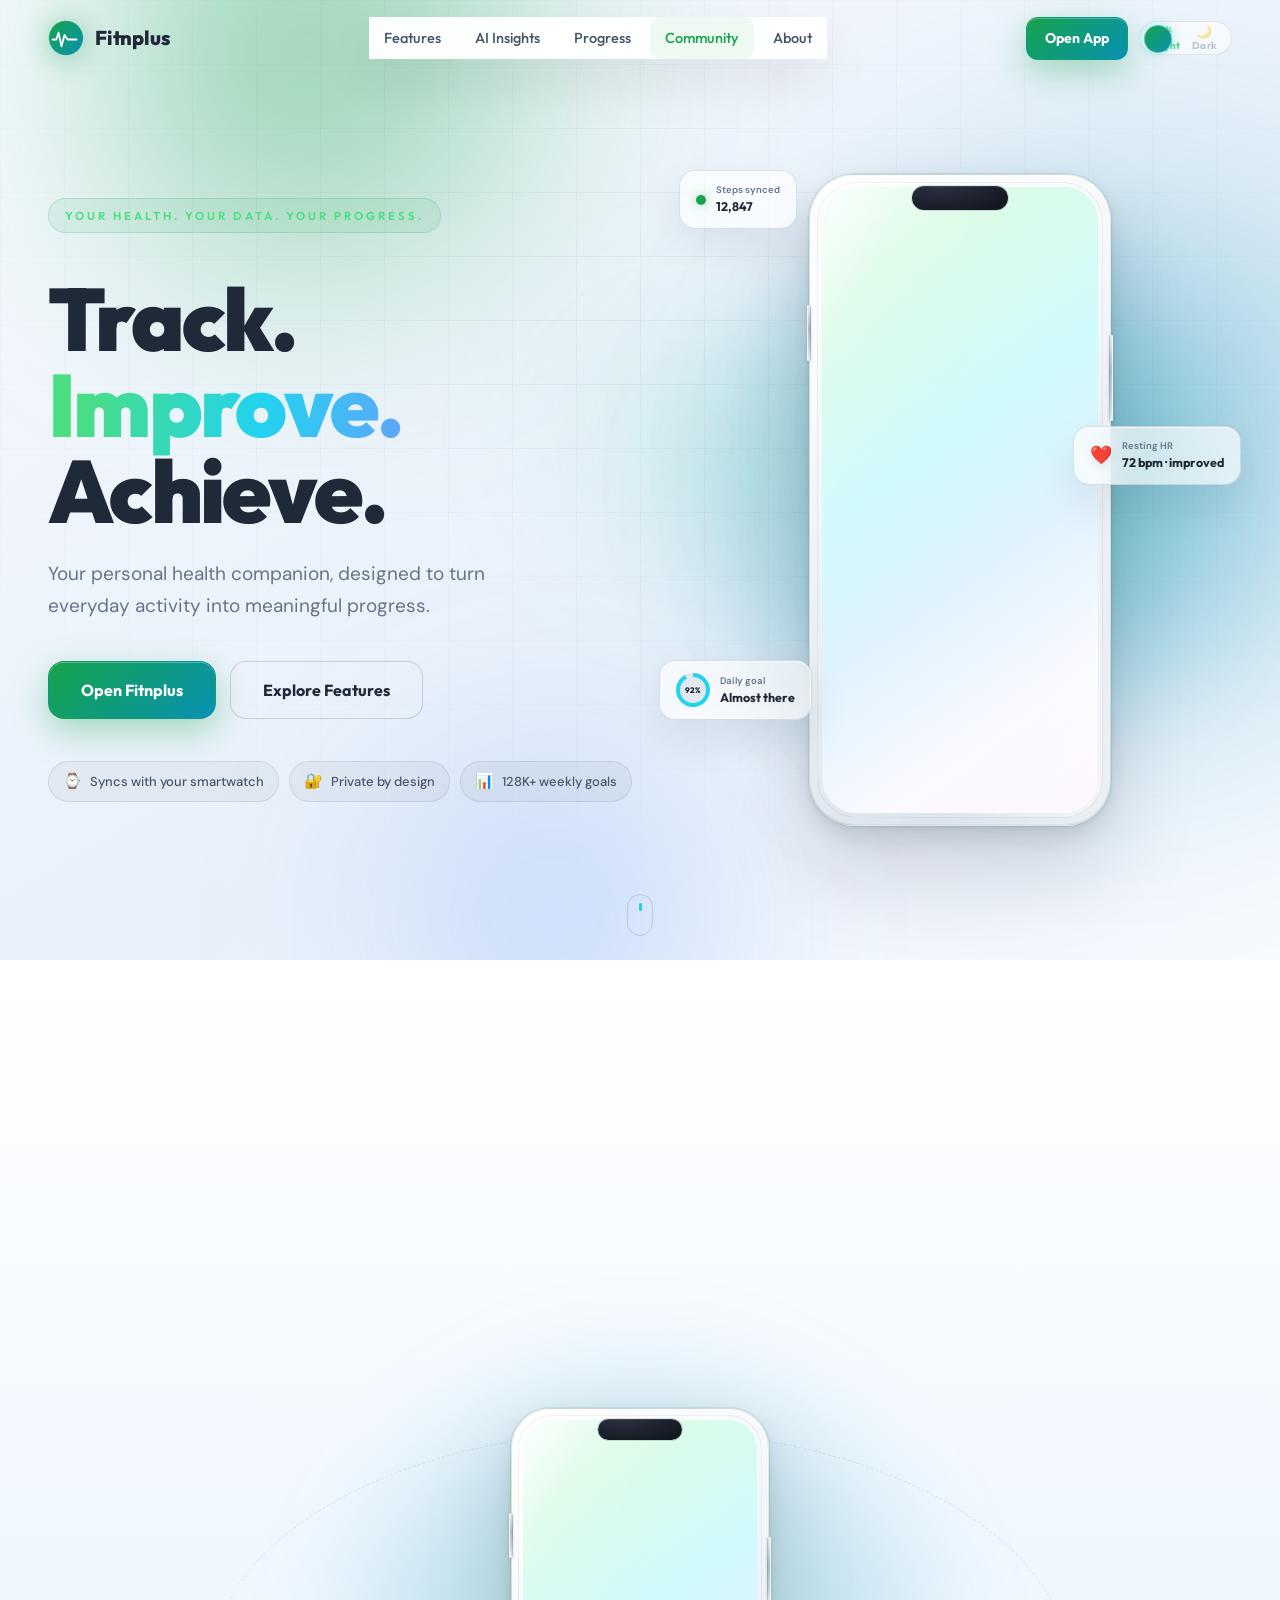
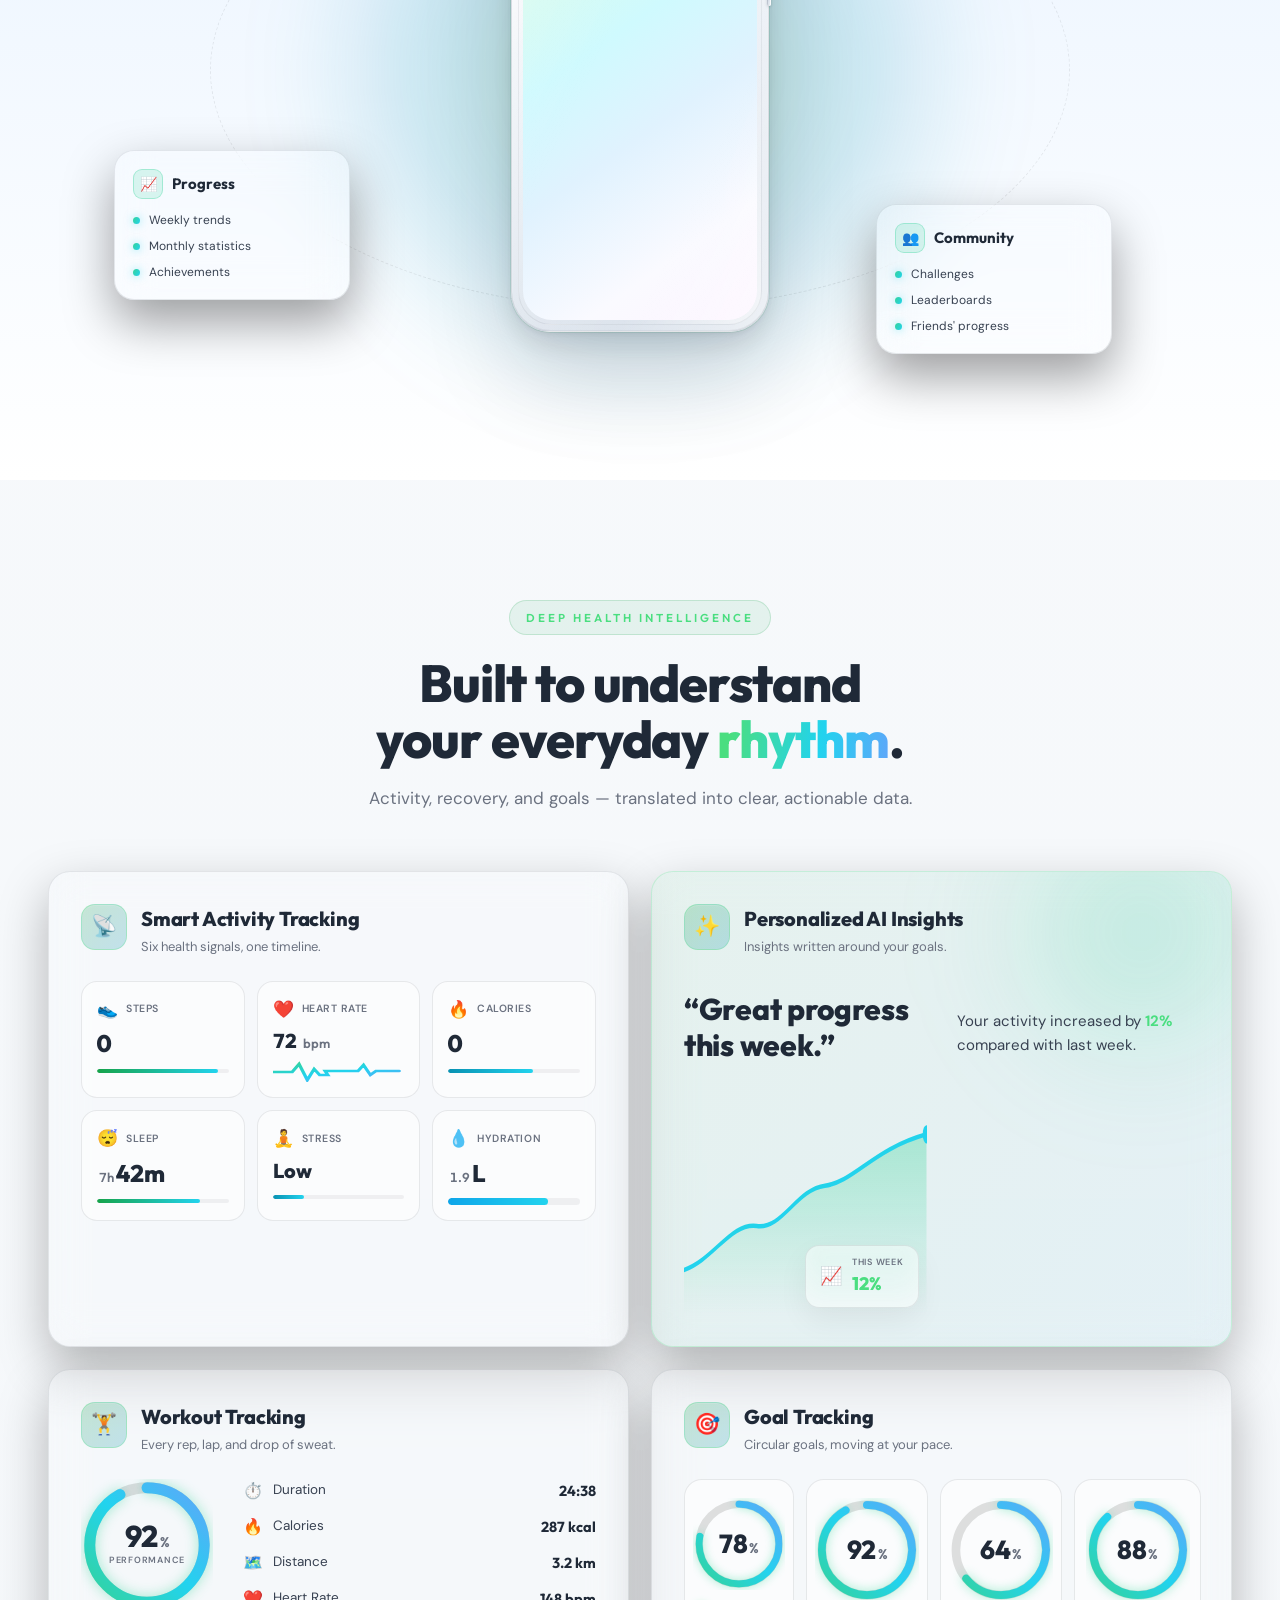
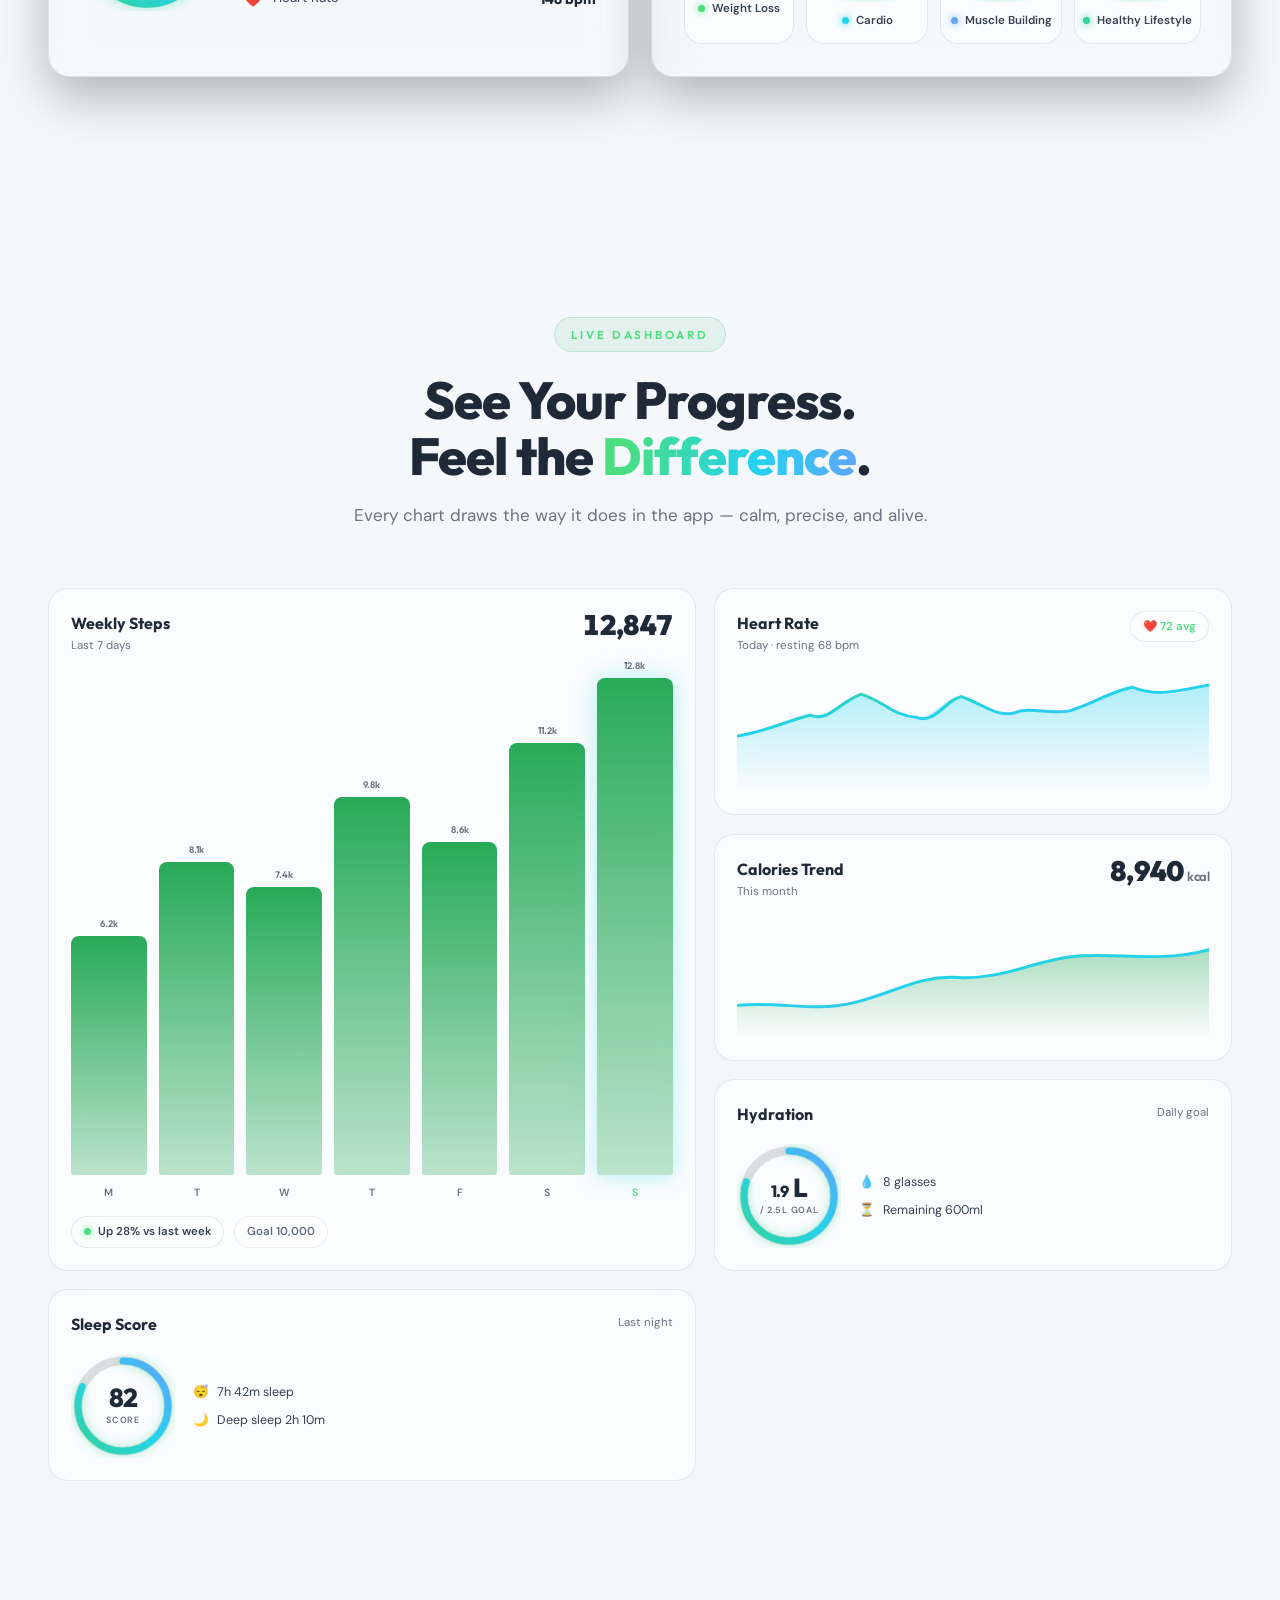
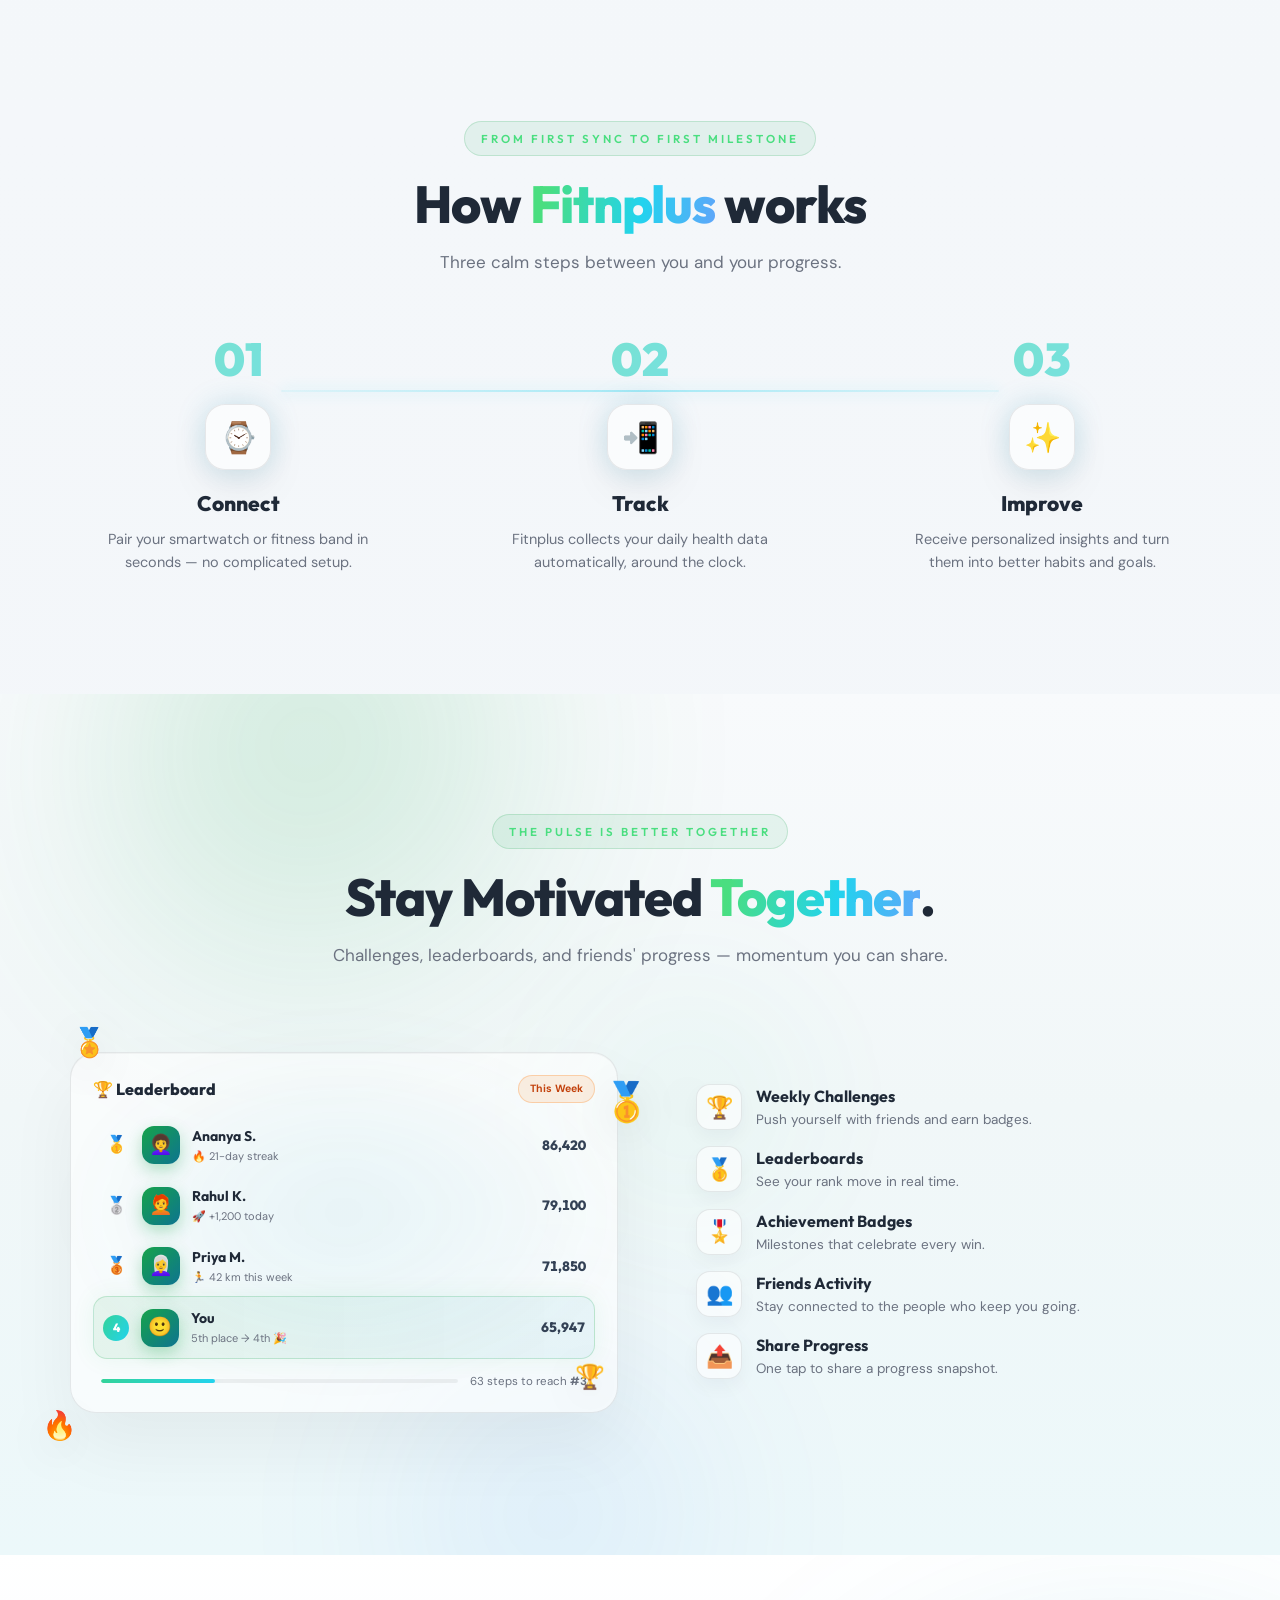
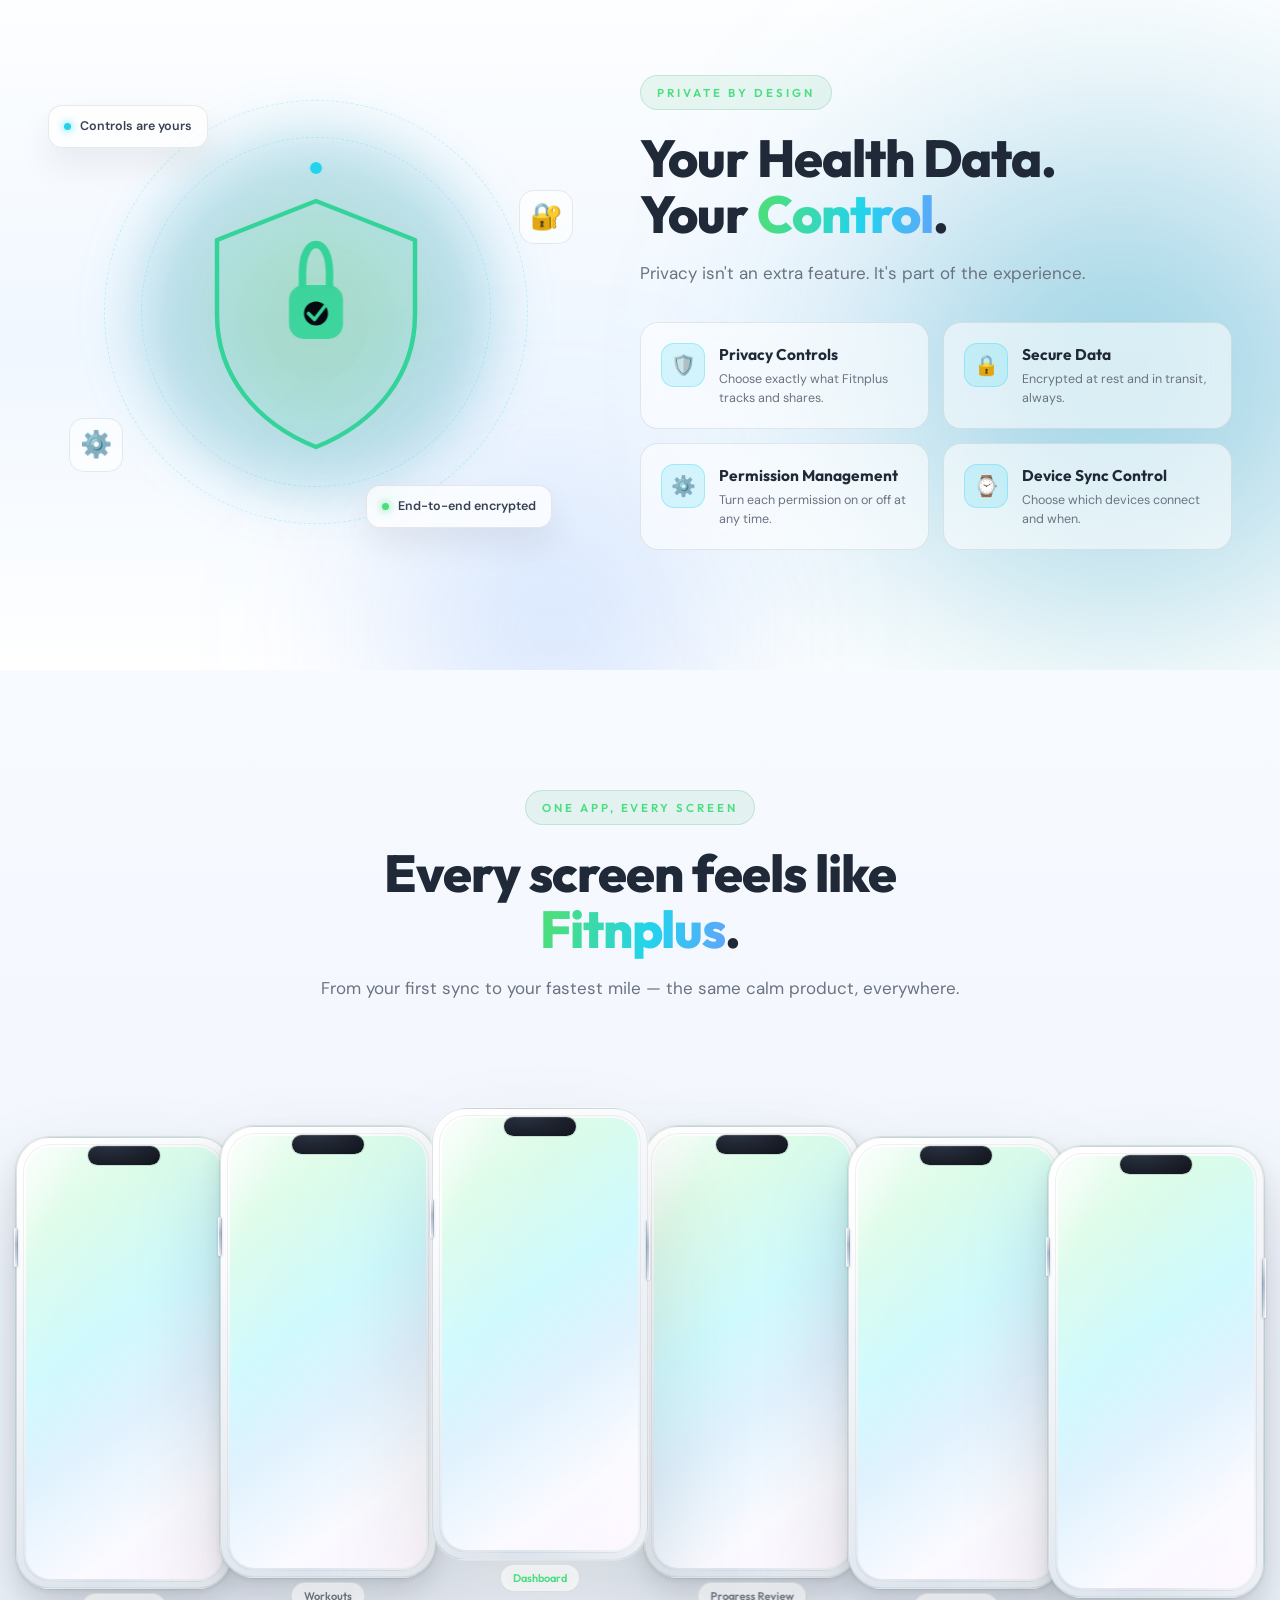
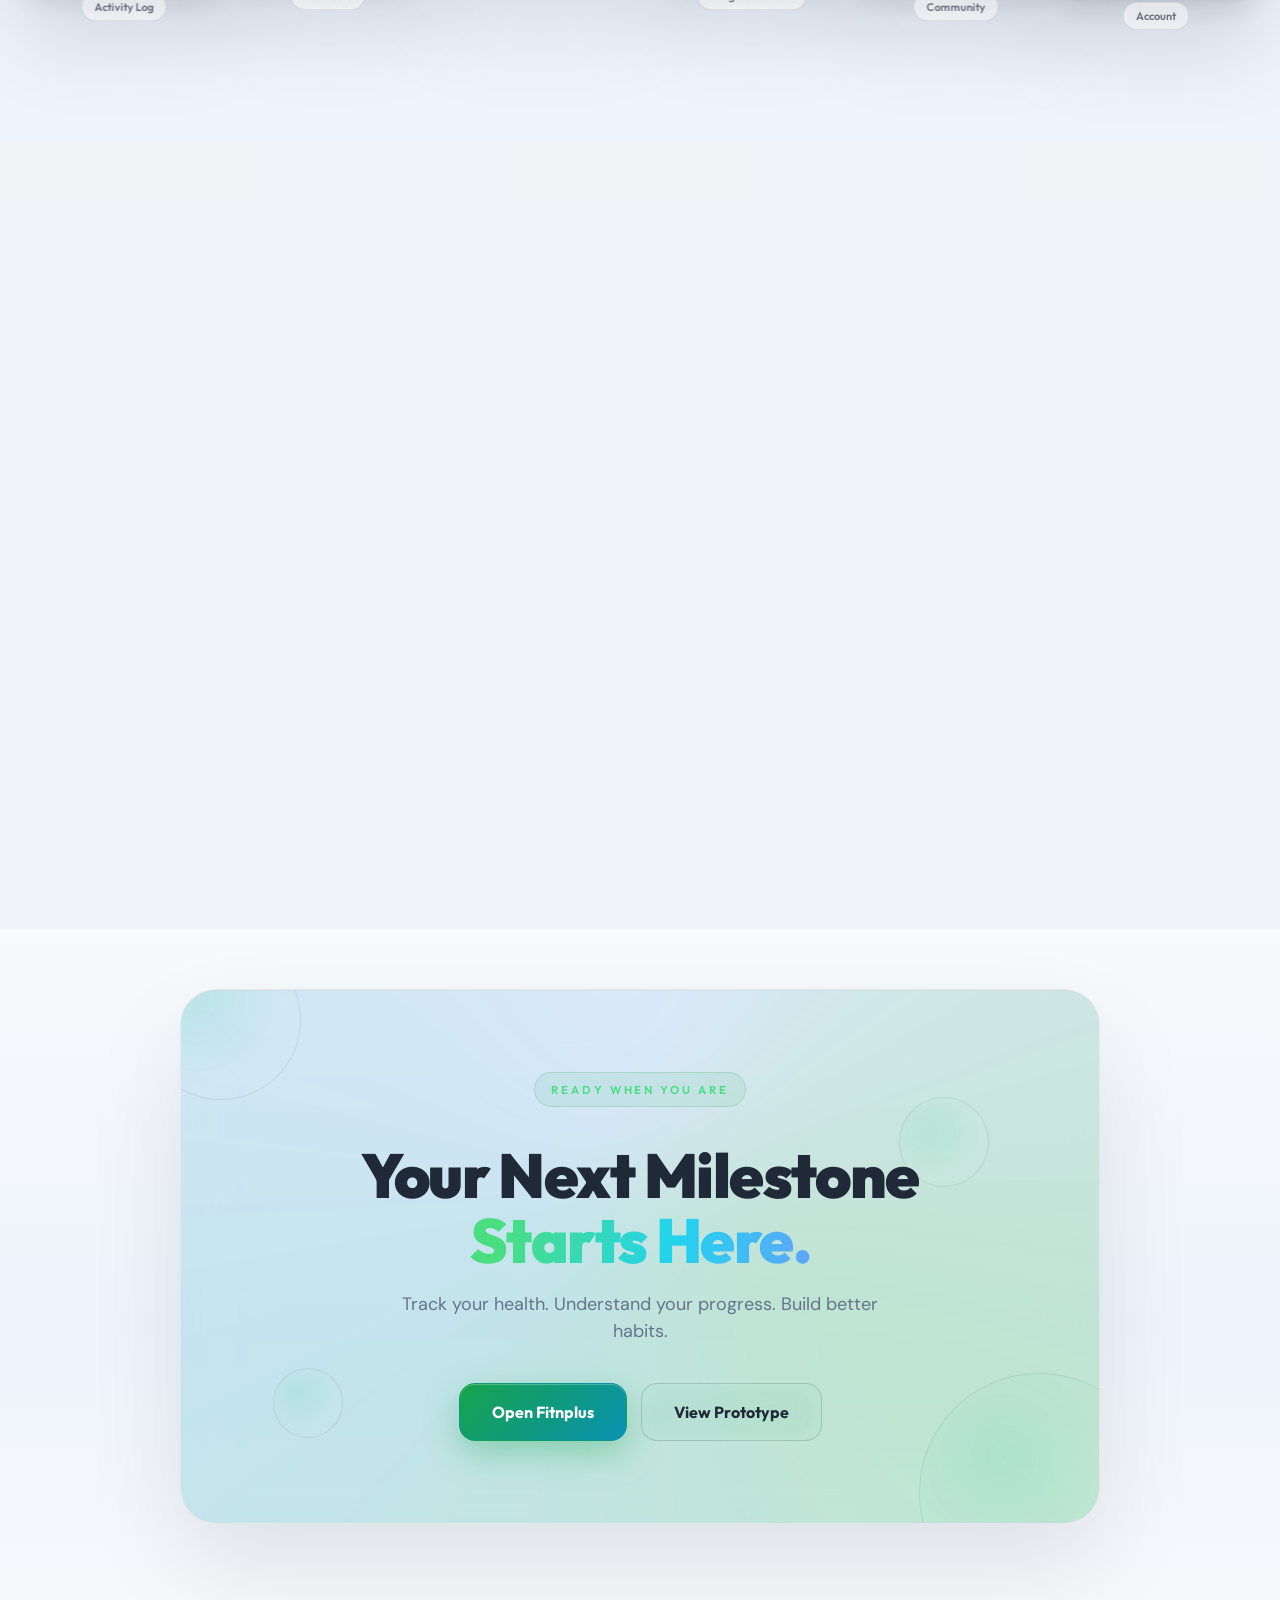
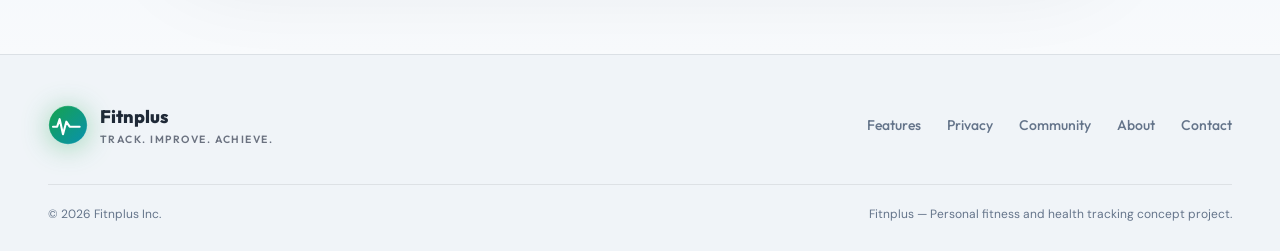
==== commit 902409e7: "Fix slide 4 Weekly Steps chart, slide 5 connector, and iframe sharpness Three rendering bugs, all CS" ====
--- a/index.html
+++ b/index.html
@@ -1,4 +1,4 @@
-﻿<!doctype html>
+<!doctype html>
 <html lang="en">
 <head>
   <meta charset="UTF-8" />
@@ -126,7 +126,7 @@
             <div class="phone" data-app="full">
               <i class="phone-rail" aria-hidden="true"></i>
               <div class="screen">
-                <iframe class="app-frame" src="https://rr188351.github.io/Fitnpulse-app/?embed=1&amp;screen=home" title="Fitnplus app — Home dashboard" loading="eager" referrerpolicy="no-referrer"></iframe>
+                <iframe class="app-frame" width="430" height="800" src="https://rr188351.github.io/Fitnpulse-app/?embed=1&amp;screen=home" title="Fitnplus app — Home dashboard" loading="eager" referrerpolicy="no-referrer"></iframe>
               </div>
             </div>
 
@@ -207,7 +207,7 @@
             <div class="phone phone-sm" data-app="sm">
               <i class="phone-rail" aria-hidden="true"></i>
               <div class="screen">
-                <iframe class="app-frame" src="https://rr188351.github.io/Fitnpulse-app/?embed=1&amp;screen=progress" title="Fitnplus app — Progress" loading="lazy" referrerpolicy="no-referrer"></iframe>
+                <iframe class="app-frame" width="430" height="800" src="https://rr188351.github.io/Fitnpulse-app/?embed=1&amp;screen=progress" title="Fitnplus app — Progress" loading="eager" referrerpolicy="no-referrer"></iframe>
               </div>
             </div>
           </div>
@@ -663,7 +663,7 @@
               <div class="phone phone-tiny" data-app="tiny">
                 <i class="phone-rail" aria-hidden="true"></i>
                 <div class="screen">
-                  <iframe class="app-frame" src="https://rr188351.github.io/Fitnpulse-app/?embed=1&amp;screen=home" title="Fitnplus app — Dashboard" loading="lazy" referrerpolicy="no-referrer"></iframe>
+                  <iframe class="app-frame" width="430" height="800" src="https://rr188351.github.io/Fitnpulse-app/?embed=1&amp;screen=home" title="Fitnplus app — Dashboard" loading="eager" referrerpolicy="no-referrer"></iframe>
                 </div>
               </div>
               <div class="dev-tag">Dashboard</div>
@@ -673,7 +673,7 @@
               <div class="phone phone-tiny" data-app="tiny">
                 <i class="phone-rail" aria-hidden="true"></i>
                 <div class="screen">
-                  <iframe class="app-frame" src="https://rr188351.github.io/Fitnpulse-app/?embed=1&amp;screen=workouts" title="Fitnplus app — Workouts" loading="lazy" referrerpolicy="no-referrer"></iframe>
+                  <iframe class="app-frame" width="430" height="800" src="https://rr188351.github.io/Fitnpulse-app/?embed=1&amp;screen=workouts" title="Fitnplus app — Workouts" loading="eager" referrerpolicy="no-referrer"></iframe>
                 </div>
               </div>
               <div class="dev-tag">Workouts</div>
@@ -684,7 +684,7 @@
               <div class="phone phone-tiny" data-app="tiny">
                 <i class="phone-rail" aria-hidden="true"></i>
                 <div class="screen">
-                  <iframe class="app-frame" src="https://rr188351.github.io/Fitnpulse-app/?embed=1&amp;screen=activity" title="Fitnplus app — Activity Log" loading="lazy" referrerpolicy="no-referrer"></iframe>
+                  <iframe class="app-frame" width="430" height="800" src="https://rr188351.github.io/Fitnpulse-app/?embed=1&amp;screen=activity" title="Fitnplus app — Activity Log" loading="eager" referrerpolicy="no-referrer"></iframe>
                 </div>
               </div>
               <div class="dev-tag">Activity Log</div>
@@ -694,7 +694,7 @@
               <div class="phone phone-tiny" data-app="tiny">
                 <i class="phone-rail" aria-hidden="true"></i>
                 <div class="screen">
-                  <iframe class="app-frame" src="https://rr188351.github.io/Fitnpulse-app/?embed=1&amp;screen=progress" title="Fitnplus app — Progress" loading="lazy" referrerpolicy="no-referrer"></iframe>
+                  <iframe class="app-frame" width="430" height="800" src="https://rr188351.github.io/Fitnpulse-app/?embed=1&amp;screen=progress" title="Fitnplus app — Progress" loading="eager" referrerpolicy="no-referrer"></iframe>
                 </div>
               </div>
               <div class="dev-tag">Progress Review</div>
@@ -705,7 +705,7 @@
               <div class="phone phone-tiny" data-app="tiny">
                 <i class="phone-rail" aria-hidden="true"></i>
                 <div class="screen">
-                  <iframe class="app-frame" src="https://rr188351.github.io/Fitnpulse-app/?embed=1&amp;screen=community" title="Fitnplus app — Community" loading="lazy" referrerpolicy="no-referrer"></iframe>
+                  <iframe class="app-frame" width="430" height="800" src="https://rr188351.github.io/Fitnpulse-app/?embed=1&amp;screen=community" title="Fitnplus app — Community" loading="eager" referrerpolicy="no-referrer"></iframe>
                 </div>
               </div>
               <div class="dev-tag">Community</div>
@@ -716,7 +716,7 @@
               <div class="phone phone-tiny" data-app="tiny">
                 <i class="phone-rail" aria-hidden="true"></i>
                 <div class="screen">
-                  <iframe class="app-frame" src="https://rr188351.github.io/Fitnpulse-app/?embed=1&amp;screen=account" title="Fitnplus app — Account" loading="lazy" referrerpolicy="no-referrer"></iframe>
+                  <iframe class="app-frame" width="430" height="800" src="https://rr188351.github.io/Fitnpulse-app/?embed=1&amp;screen=account" title="Fitnplus app — Account" loading="eager" referrerpolicy="no-referrer"></iframe>
                 </div>
               </div>
               <div class="dev-tag">Account</div>
@@ -809,4 +809,5 @@
 
   <script src="js/main.js" defer></script>
 </body>
-</html>+</html>
+
--- a/css/styles.css
+++ b/css/styles.css
@@ -342,25 +342,34 @@
    at a fixed 430px design width and magnifies by max(1, innerWidth/430)
    — it only ever scales UP. Our screens are all narrower than 430px, so
    the iframe is given a full 430px of LAYOUT width (the app applies no
-   zoom of its own) and the whole frame is scaled down to the screen with
-   a transform. Sizing the iframe itself would not work: the app reads
-   innerWidth to pick its layout, so a narrow iframe would drop it into
-   its <768px branch and clip the design.
+   zoom of its own) and the frame is fit to the screen with the CSS
+   `zoom` property — NOT `transform: scale()`. That distinction is the
+   sharpness fix: transform scales a rasterised bitmap (fractional ratios
+   like 276/430 = 0.642 blur text, and GPU-resampled SVG/canvas charts
+   shimmer or drop thin strokes), while zoom re-lays-out at the fitted
+   size so text, SVG rings and recharts paths rasterise crisply at the
+   device pixel grid with correct sub-pixel AA.
 
    --screen-w is the inner display width in px — phone width minus its
    border and its .screen inset — and is restated wherever a breakpoint
-   resizes the frame. The iframe height is divided by the same ratio so
-   the scaled result lands exactly on the screen: both axes use one
-   scale factor. An exact fit matters because the app pins its own
-   bottom nav to 100dvh, so any mismatch would clip that nav or leave a
-   gap under it. */
+   resizes the frame. Height stays 100%: zoom shrinks layout and paint
+   together, so the app's 100dvh bottom nav always lands exactly on the
+   screen bottom with no gap or clipping. The @supports fallback keeps
+   the old transform-scale fit for ancient browsers without zoom. */
 .app-frame {
   position: absolute; top: 0; left: 0;
   width: 430px;
-  height: calc(100% * 430 / var(--screen-w));
-  transform: scale(calc(var(--screen-w) / 430));
-  transform-origin: 0 0;
+  height: 100%;
+  zoom: calc(var(--screen-w) / 430);
   border: 0; display: block; background: transparent;
+}
+@supports not (zoom: 1) {
+  .app-frame {
+    zoom: normal;
+    height: calc(100% * 430 / var(--screen-w));
+    transform: scale(calc(var(--screen-w) / 430));
+    transform-origin: 0 0;
+  }
 }
 
 /* Floating chips */
@@ -623,14 +632,31 @@
 .dc-total { font-family: var(--font-head); font-weight: 900; font-size: 28px; color: #f2f7fb; letter-spacing: -0.02em; font-variant-numeric: tabular-nums; line-height: 1; }
 .dc-total small { font-size: 13px; color: var(--muted); font-weight: 600; }
 
-/* bars chart */
-.dc-bars-chart { flex: 1; display: flex; align-items: flex-end; gap: 12px; padding-top: 14px; }
+/* bars chart — .dc-bars spans 3 grid rows, so the card has a definite
+   height and the chart flexes to fill it; the bars then resolve their
+   --h percentages against that definite height. The min-height keeps the
+   chart from collapsing to nothing on short/1-column layouts. */
+.dc-bars-chart { flex: 1; min-height: 200px; display: flex; align-items: flex-end; gap: 12px; padding-top: 14px; }
 .dc-bar {
   flex: 1; height: 0; position: relative;
   background: linear-gradient(180deg, rgba(22, 163, 74, 0.85), rgba(22, 163, 74, 0.22));
   border-radius: 8px 8px 3px 3px;
   transition: height 1s var(--ease);
 }
+/* Grow each bar to its --h once the card enters view. This rule is the
+   whole chart: without it the bars stay at height 0 and the card renders
+   as an empty box with a "Weekly Steps" heading and nothing under it. */
+.in-view .dc-bar { height: var(--h); }
+/* staggered growth so the week reads left-to-right */
+.in-view .dc-bar:nth-child(1) { transition-delay: 0ms; }
+.in-view .dc-bar:nth-child(2) { transition-delay: 70ms; }
+.in-view .dc-bar:nth-child(3) { transition-delay: 140ms; }
+.in-view .dc-bar:nth-child(4) { transition-delay: 210ms; }
+.in-view .dc-bar:nth-child(5) { transition-delay: 280ms; }
+.in-view .dc-bar:nth-child(6) { transition-delay: 350ms; }
+.in-view .dc-bar:nth-child(7) { transition-delay: 420ms; }
+/* no-JS / pre-reveal: show the bars immediately rather than as stubs */
+html:not(.js) .dc-bar { height: var(--h); }
 .dc-bar.hot { background: linear-gradient(180deg, #34D399, #0891B2); box-shadow: 0 0 22px rgba(34, 211, 238, 0.35); }
 .dc-bar i { position: absolute; top: -20px; left: 50%; transform: translateX(-50%); font-style: normal; font-family: var(--font-head); font-size: 9.5px; color: var(--muted); font-weight: 600; opacity: 0; transition: opacity 0.4s ease 1.2s; white-space: nowrap; }
 .in-view .dc-bar i { opacity: 1; }
@@ -658,7 +684,14 @@
   height: 2px; border-radius: 2px;
   background: linear-gradient(90deg, rgba(34, 211, 238, 0.05), rgba(34, 211, 238, 0.6), rgba(34, 211, 238, 0.05));
   box-shadow: 0 0 14px rgba(34, 211, 238, 0.35);
-}
+  /* Draws itself left-to-right behind the three steps, matching the
+     .reveal timing of the cards. Without .in-view it just sits there
+     at full width while the steps fade in around it. */
+  transform: scaleX(0); transform-origin: 0 50%;
+  transition: transform 1.1s var(--ease) 0.15s;
+}
+.in-view .how-line { transform: scaleX(1); }
+html:not(.js) .how-line { transform: scaleX(1); }
 .how-step { position: relative; text-align: center; padding: 0 16px; }
 .how-num {
   font-family: var(--font-head); font-weight: 900; font-size: 46px; line-height: 1;
@@ -786,18 +819,29 @@
 .devices { display: flex; align-items: center; justify-content: center; gap: 14px; position: relative; z-index: 2; }
 
 /* Cover-flow resting state.
-   Every screen shares ONE blur value and ONE dim level. The previous
-   ladder (none / 1.2px / 1.8px over four opacity steps) made the outer
-   phones read as broken rather than recessive — at 216px wide the text
-   was already tight, and three different blur levels read as a mistake
-   rather than as depth. */
+
+   NO `filter: blur()` here — that was the actual "slightly blur" culprit.
+   A filter on an ancestor of an <iframe> forces the whole embedded
+   document to be rasterised into a texture and then run through a
+   Gaussian blur. The app inside is already scaled (see .app-frame: the
+   430px design is fitted into the 196px screen with `zoom`), so a blur
+   on top of that is the second raster pass over an already-resampled
+   image, and the casualties are exactly the small marks — 1px dividers,
+   9.5px chart labels, recharts stroke weights. Hence "low quality"
+   rather than "intentionally soft".
+
+   `transform: scale(0.9)` is kept, and it is NOT what blurs the content:
+   the 0.9 also shrinks the LAYOUT box, so the six phones fit the row
+   (removing it makes the first and last overflow the container). A
+   fractional transform does cost some crispness, so the focused state
+   below uses scale(1) — exactly 1:1, no resampling at all — and the
+   unfocused 0.9 is a mild downscale, which stays legible. */
 .device {
   position: relative; flex-shrink: 0;
   transform: scale(0.9) translateY(16px);
-  filter: blur(2.6px);
-  opacity: 0.42;
+  opacity: 0.55;
   z-index: 1;
-  transition: transform 0.8s var(--ease), filter 0.8s var(--ease), opacity 0.8s var(--ease);
+  transition: transform 0.8s var(--ease), opacity 0.8s var(--ease);
 }
 .device .phone { animation: float 7s ease-in-out infinite; }
 /* Visual order: Activity · Workouts · Dashboard · Progress · Community · Account */
@@ -810,8 +854,8 @@
 
 .dev-front {
   margin-top: -14px;
-  transform: scale(1.08) translateY(-12px);
-  filter: blur(0); opacity: 1; z-index: 6;
+  transform: scale(1) translateY(-12px);
+  opacity: 1; z-index: 6;
 }
 .dev-front .phone { box-shadow: 0 54px 110px rgba(0, 0, 0, 0.7), 0 0 0 1px rgba(255, 255, 255, 0.12), inset 0 1px 1px rgba(255, 255, 255, 0.16); }
 .dev-l1 { margin-right: -18px; margin-top: 22px; }
@@ -821,9 +865,13 @@
 .dev-r3 { margin-left: -30px; margin-top: 62px; }
 
 /* ── Spotlight carousel (desktop only) ────────────────────────
-   One screen at a time takes focus: it scales up, sharpens and
-   rides to the front while the other five drop back behind the
-   same shared blur. 24s lap over 6 screens = 4s dwell each.
+   One screen at a time takes focus: it comes forward at 1:1 and rides
+   to the front while the other five drop back to a shared dim level.
+   24s lap over 6 screens = 4s dwell each.
+
+   The focused key is scale(1) — a true 1:1 with no resampling — and no
+   key carries a blur. See the .device note above for why a filter on
+   an iframe ancestor is what actually cost the screens their quality.
 
    The stagger is a NEGATIVE delay, so lap 1 is already mid-cycle
    the moment the section scrolls into view — a visitor never lands
@@ -838,9 +886,9 @@
    would slide the focused phone through its neighbours instead of
    arriving in front of them. */
 @keyframes dev-spotlight {
-  0%, 13%   { transform: scale(1.09) translateY(-14px); filter: blur(0); opacity: 1; z-index: 6; }
-  20%, 93%  { transform: scale(0.9) translateY(16px); filter: blur(2.6px); opacity: 0.42; z-index: 1; }
-  100%      { transform: scale(1.09) translateY(-14px); filter: blur(0); opacity: 1; z-index: 6; }
+  0%, 13%   { transform: scale(1) translateY(-14px); opacity: 1; z-index: 6; }
+  20%, 93%  { transform: scale(0.9) translateY(16px); opacity: 0.55; z-index: 1; }
+  100%      { transform: scale(1) translateY(-14px); opacity: 1; z-index: 6; }
 }
 .devices > .device:nth-child(1) { --i: 2; } /* Dashboard    — DOM 1, centre of the row */
 .devices > .device:nth-child(2) { --i: 1; } /* Workouts     */
